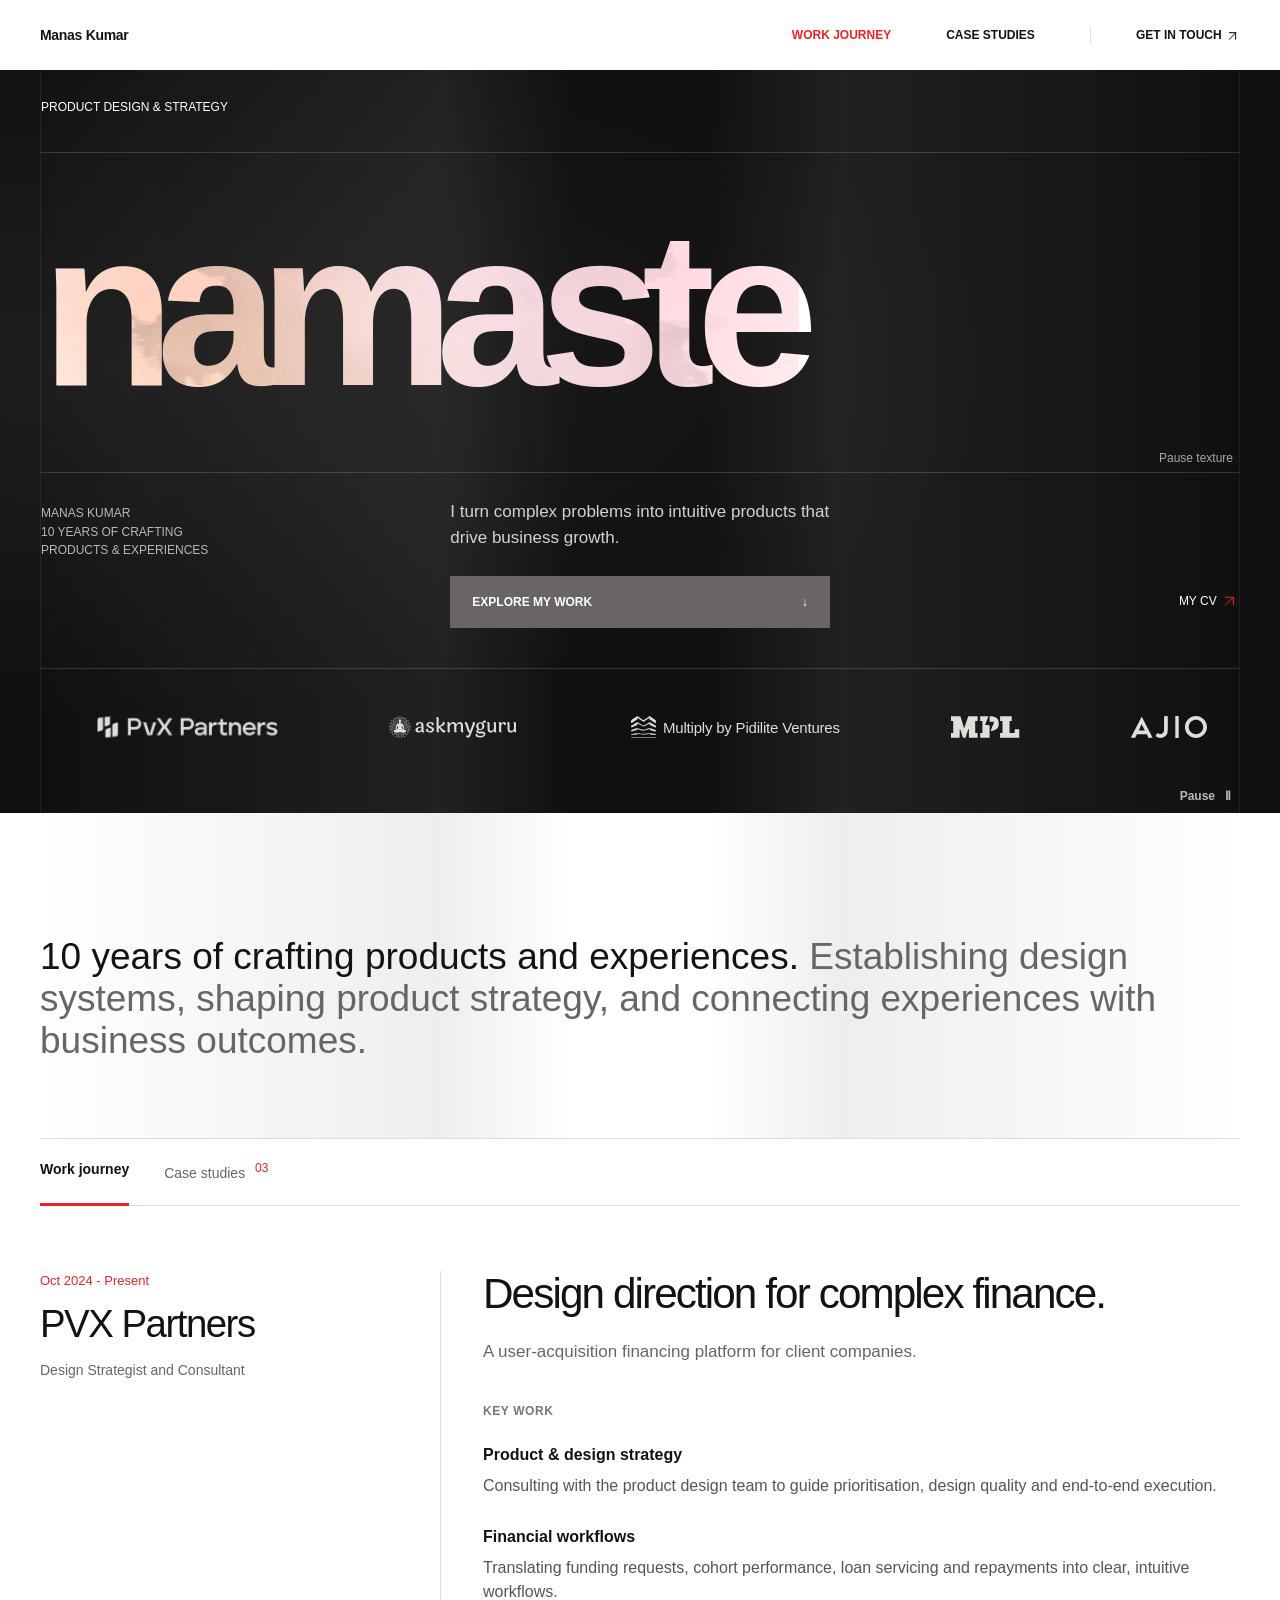
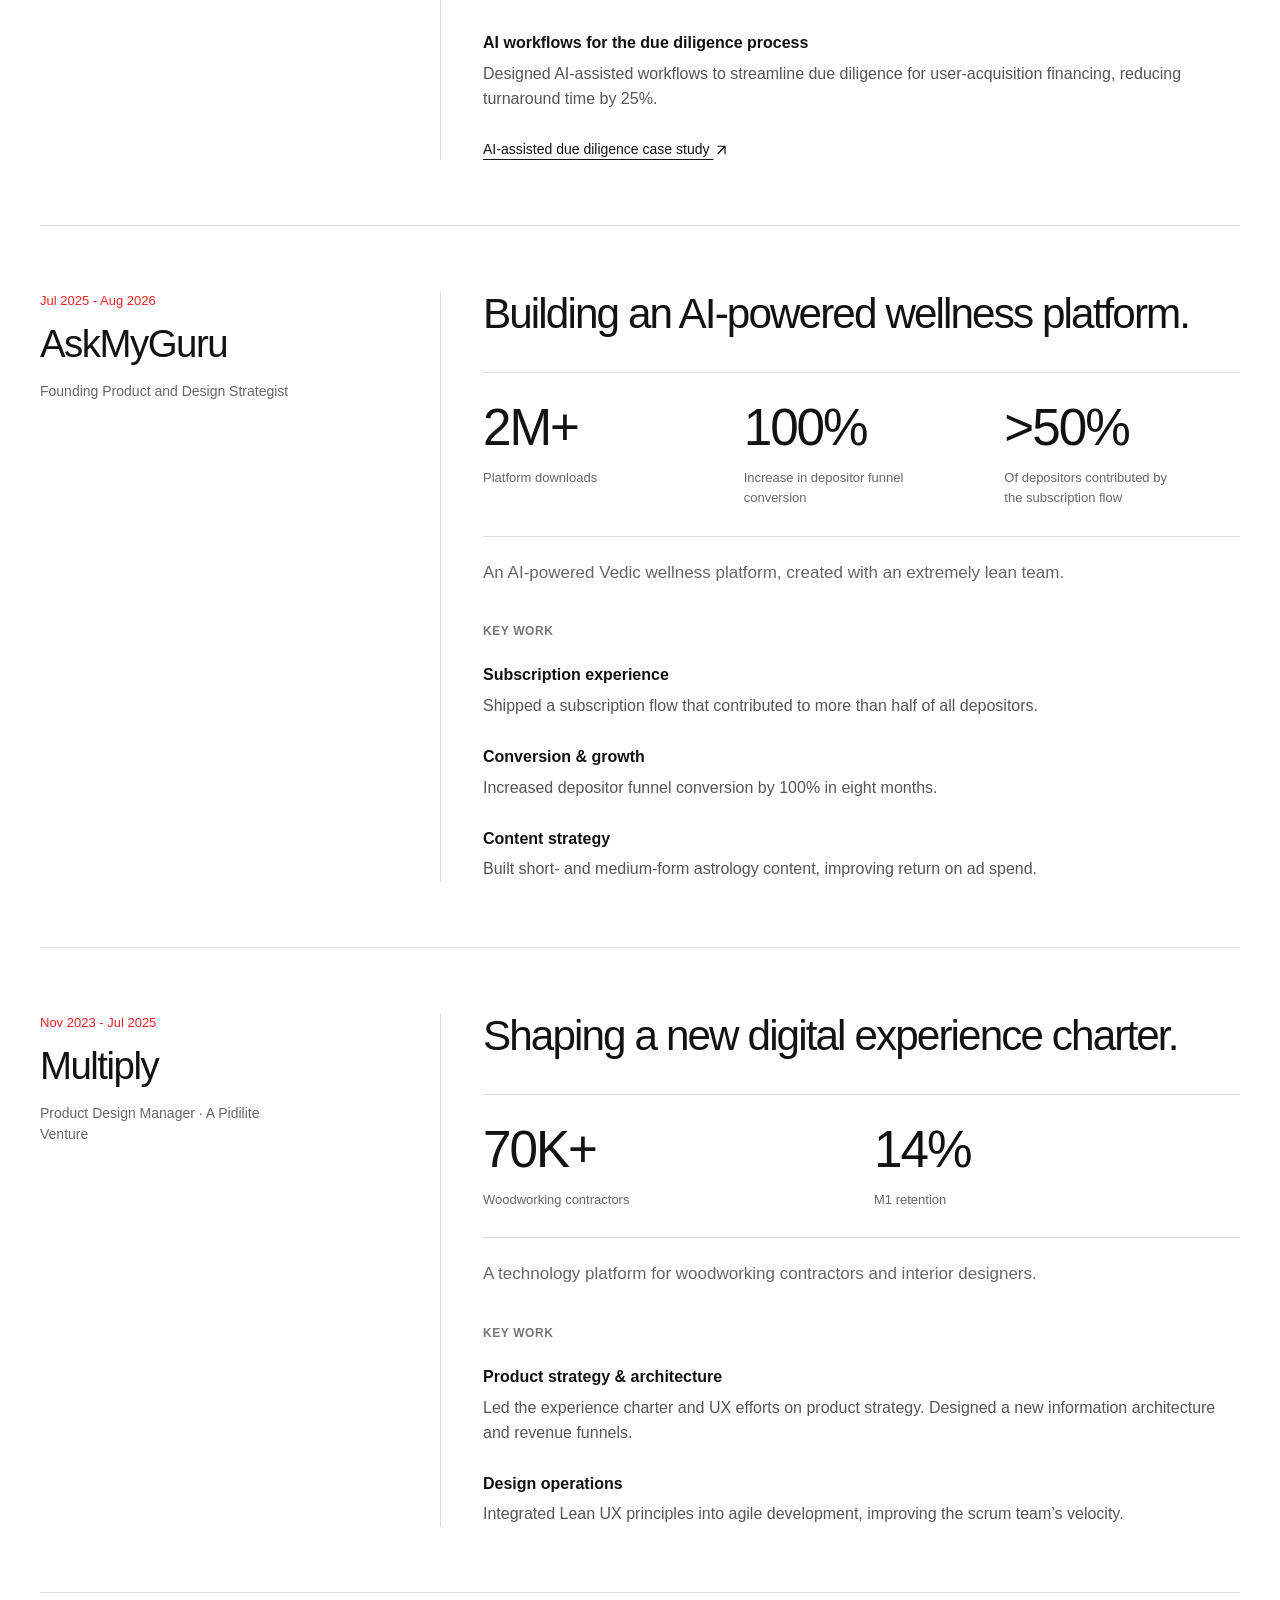
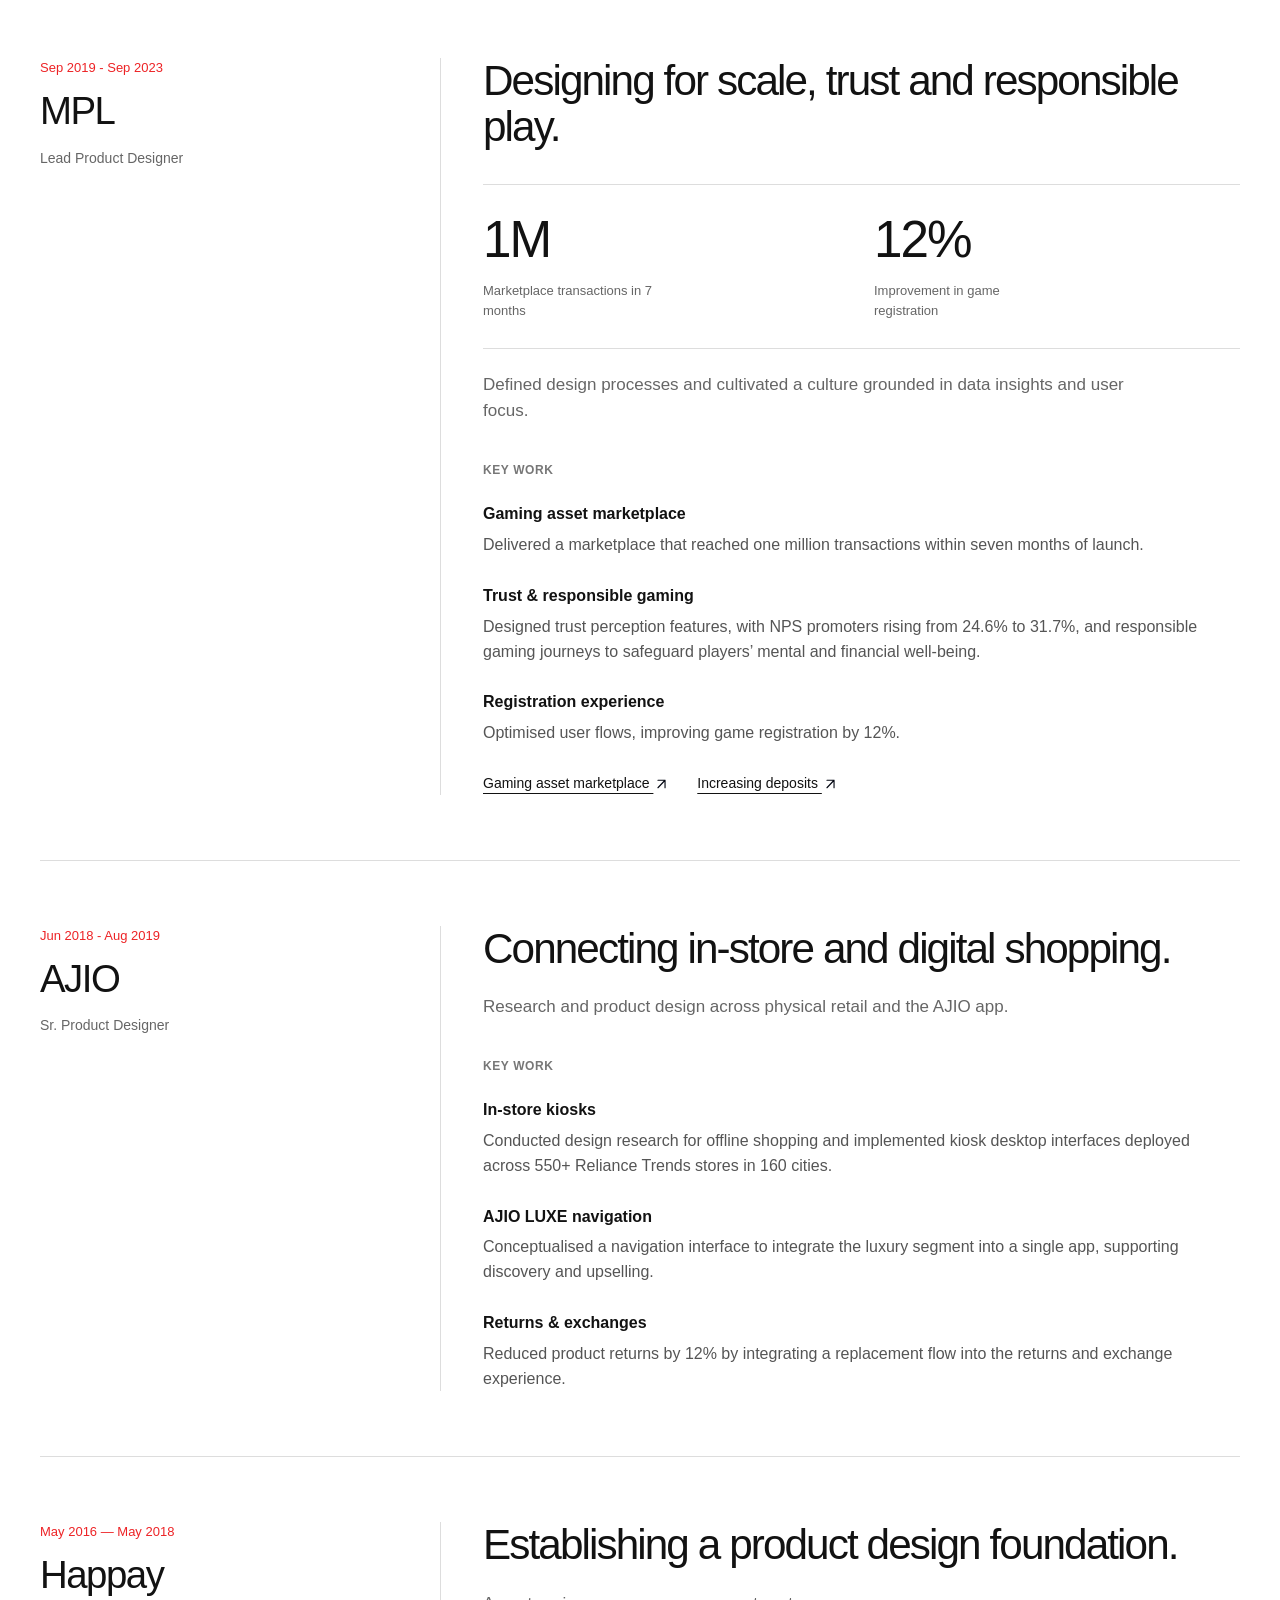
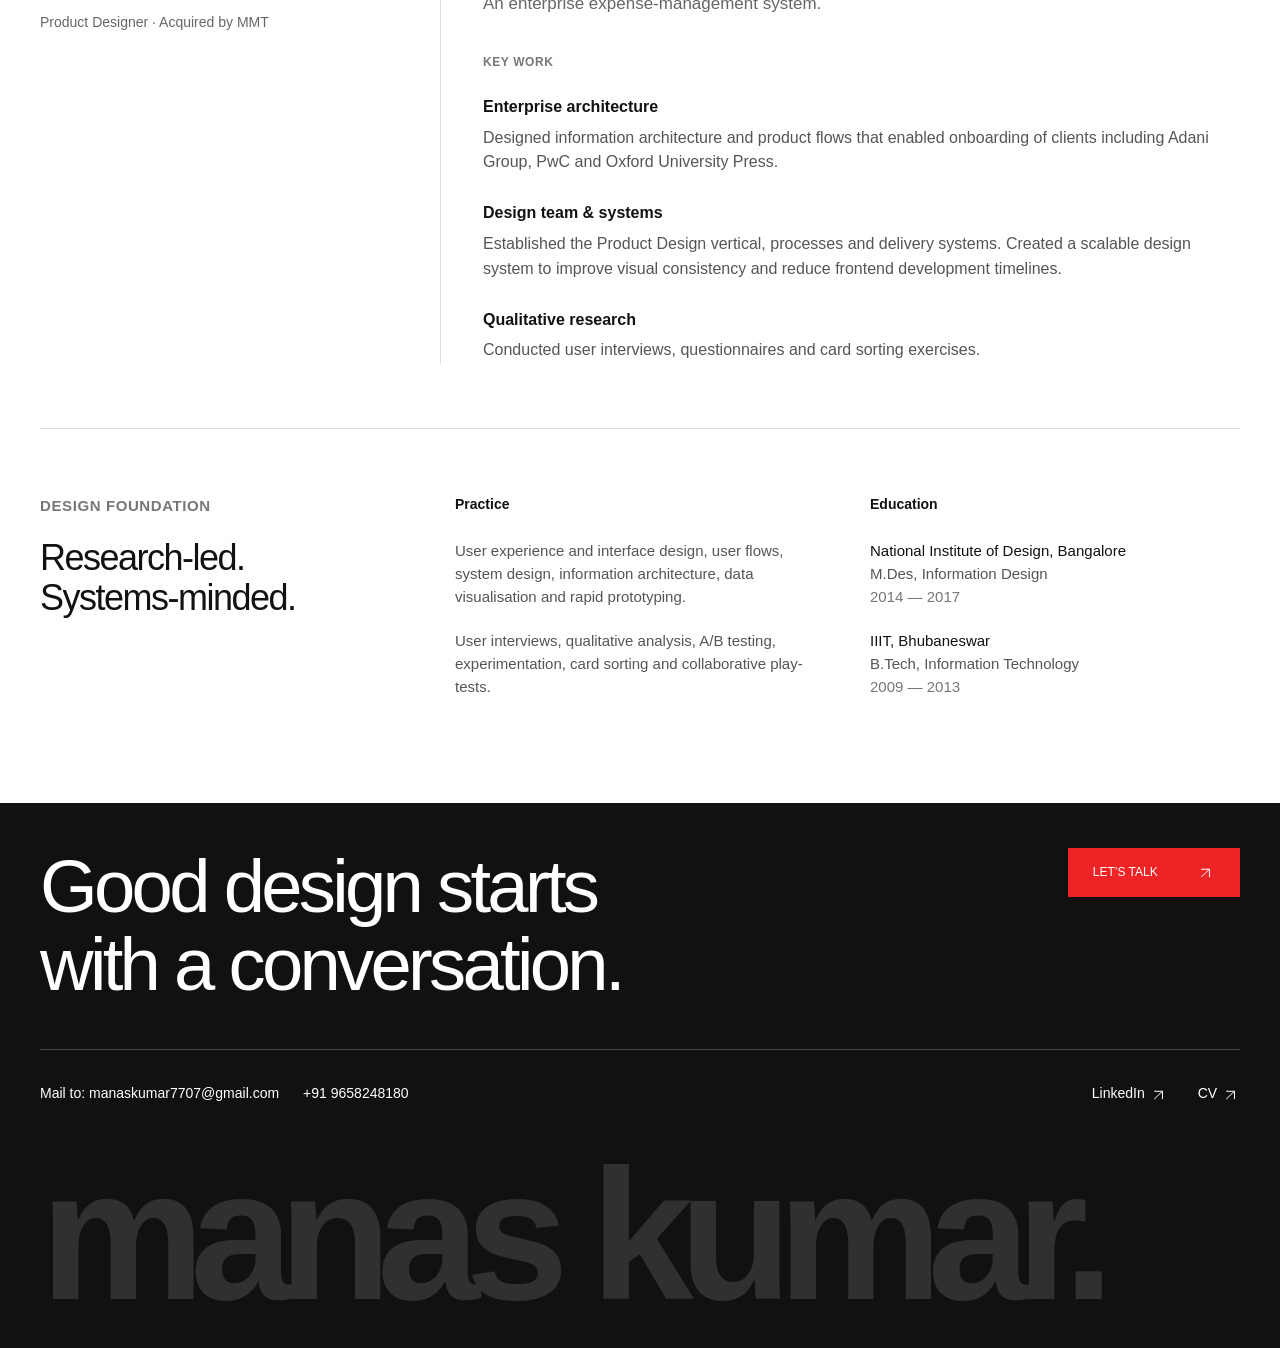
==== index.html @ f0a5d61c "Add approved rotating watercolor inside namaste" ====
<!DOCTYPE html>

<html lang="en"><head>
<meta charset="utf-8"/><meta content="width=device-width, initial-scale=1" name="viewport"/>
<title>Manas Kumar — Product &amp; Design</title>
<meta content="Manas Kumar. Ten years of crafting products and experiences. Selected work in design strategy, product design and leadership at PVX Partners, AskMyGuru, Pidilite and MPL." name="description"/>
<link href="data:image/svg+xml,%3Csvg xmlns='http://www.w3.org/2000/svg' viewBox='0 0 64 64'%3E%3Crect width='64' height='64' rx='12' fill='%23171918'/%3E%3Ctext x='32' y='43' text-anchor='middle' font-family='Arial' font-size='34' fill='%23ed2326'%3Em%3C/text%3E%3C/svg%3E" rel="icon" type="image/svg+xml"/>
<link href="style.css?v=20260928-mobile" rel="stylesheet"/>
<style>.footer-bottom .contact-details{display:flex;flex-wrap:wrap;gap:10px 24px;margin-top:0}.contact-details a{overflow-wrap:anywhere}@media(max-width:600px){.footer-bottom .contact-details{flex-direction:column;gap:10px}}</style><style>.name-stage h1{position:relative;display:inline-block;touch-action:pan-y}
.name-stage h1{--wash-size:clamp(1000px,175vw,1800px);--x:50%;--y:50%}
.wash{position:absolute;inset:0;pointer-events:none;user-select:none;color:transparent;-webkit-text-fill-color:transparent;background-image:url("./watercolor.png");background-repeat:no-repeat;background-clip:text;-webkit-background-clip:text}
.wash-idle{background-size:100% 160%;background-position:center;filter:grayscale(1);mix-blend-mode:multiply;opacity:.22}
.wash-color{background-size:var(--wash-size) auto;background-position:calc(var(--x) - var(--wash-size)/2) calc(var(--y) - var(--wash-size)*.4);opacity:0;mix-blend-mode:multiply;transition:opacity .55s ease;mask-image:radial-gradient(circle calc(var(--wash-size)*.5) at var(--x) var(--y),#000 35%,transparent 100%);-webkit-mask-image:radial-gradient(circle calc(var(--wash-size)*.5) at var(--x) var(--y),#000 35%,transparent 100%)}
.name-stage h1.hovering .wash-color{opacity:.95}
@media(prefers-reduced-motion:reduce){.wash-color{transition:none}}
@media(forced-colors:active){.wash{display:none}}
</style><style>.wash-rotating{background-image:url("./rotating-splash.svg");background-size:100% 160%;background-position:center;mix-blend-mode:multiply;opacity:.45}.rotation-paused .wash-rotating{background-image:url("./rotating-splash-still.svg")}@media(prefers-reduced-motion:reduce){.wash-rotating{background-image:url("./rotating-splash-still.svg")}}
.rotation-toggle{position:absolute;bottom:3px;right:0;border:0;background:transparent;color:#aaa;font:12px/1.5 Arial,sans-serif;padding:2px 6px;cursor:pointer}.rotation-toggle:hover{color:#fff}.rotation-toggle:focus-visible{outline:2px solid var(--accent);outline-offset:2px}@media(prefers-reduced-motion:reduce){.rotation-toggle{display:none}}
</style></head><body><a class="skip" href="#main">Skip to content</a><header class="wrap"><a class="wordmark" href="./index.html">Manas Kumar</a><nav aria-label="Main navigation"><a aria-current="page" href="./index.html#work">Work journey</a><a href="./case-studies.html">Case studies</a><a href="https://in.linkedin.com/in/manas-kumar-b710517a" rel="noopener" target="_blank">Get in touch <img alt="" aria-hidden="true" class="arrow-icon" src="./arrow-dark.svg"/></a></nav></header><main id="main"><section class="hero-stage"><div class="hero-grid wrap"><div class="hero-meta"><span>PRODUCT DESIGN &amp; STRATEGY</span></div><div class="name-stage"><h1>namaste<span aria-hidden="true" class="wash wash-rotating">namaste</span><span aria-hidden="true" class="wash wash-idle">namaste</span><span aria-hidden="true" class="wash wash-color">namaste</span></h1><button aria-label="Pause watercolor rotation" aria-pressed="false" class="rotation-toggle" type="button">Pause texture</button></div><div class="hero-bottom"><span class="hero-caption">MANAS KUMAR<br/>10 YEARS OF CRAFTING<br/>PRODUCTS &amp; EXPERIENCES</span><div class="hero-copy"><p>I turn complex problems into intuitive products that drive business growth.</p><a class="solid-link" href="#work">EXPLORE MY WORK <span aria-hidden="true">↓</span></a></div><a class="hero-cv" href="./Manas-Kumar-CV.pdf" rel="noopener" target="_blank">MY CV <img alt="" aria-hidden="true" class="arrow-icon" src="./arrow-red.svg?v=20260928-mobile"/></a></div><div aria-label="Companies I have worked with" class="company-strip logo-marquee"><div class="logo-window"><div class="logo-track"><div class="logo-group"><div class="brand-logo pvx"><div class="pvx-crop"><img alt="PVX Partners" src="./logo-pvx.svg"/></div></div><div class="brand-logo askmyguru"><img alt="AskMyGuru" src="./logo-askmyguru.svg"/></div><div class="brand-logo multiply"><img alt="Multiply" src="./logo-multiply.svg"/><span>Multiply by Pidilite Ventures</span></div><div class="brand-logo mpl"><img alt="MPL" src="./logo-mpl.svg"/></div><div class="brand-logo ajio"><img alt="AJIO" src="./logo-ajio.svg"/></div><div class="brand-logo happay"><img alt="Happay" src="./logo-happay.svg"/></div></div><div aria-hidden="true" class="logo-group"><div class="brand-logo pvx"><div class="pvx-crop"><img alt="" src="./logo-pvx.svg"/></div></div><div class="brand-logo askmyguru"><img alt="" src="./logo-askmyguru.svg"/></div><div class="brand-logo multiply"><img alt="" src="./logo-multiply.svg"/><span>Multiply by Pidilite Ventures</span></div><div class="brand-logo mpl"><img alt="" src="./logo-mpl.svg"/></div><div class="brand-logo ajio"><img alt="" src="./logo-ajio.svg"/></div><div class="brand-logo happay"><img alt="" src="./logo-happay.svg"/></div></div></div></div><button aria-label="Pause logo animation" aria-pressed="false" class="logo-pause" type="button">Pause <span aria-hidden="true">Ⅱ</span></button></div></div></section><section class="opening wrap"><h2 class="opening-copy"><span>10 years of crafting products and experiences.</span> Establishing design systems, shaping product strategy, and connecting experiences with business outcomes.</h2></section><nav aria-label="Portfolio sections" class="journey-nav wrap"><a aria-current="page" href="#work">Work journey</a><a href="./case-studies.html">Case studies <span>03</span></a></nav><section aria-label="Work journey" class="timeline wrap" id="work"><span id="experience"></span><article class="career-row" id="pvx"><aside class="career-meta"><p class="career-date">Oct 2024 - Present</p><h2>PVX Partners</h2><p class="career-role">Design Strategist and Consultant</p></aside><div class="career-content"><h3>Design direction for complex finance.</h3><p class="career-about">A user-acquisition financing platform for client companies.</p><p class="eyebrow work-label">KEY WORK</p><div class="work-items"><div><h4>Product &amp; design strategy</h4><p>Consulting with the product design team to guide prioritisation, design quality and end-to-end execution.</p></div><div><h4>Financial workflows</h4><p>Translating funding requests, cohort performance, loan servicing and repayments into clear, intuitive workflows.</p></div><div><h4>AI workflows for the due diligence process</h4><p>Designed AI-assisted workflows to streamline due diligence for user-acquisition financing, reducing turnaround time by 25%.</p></div></div><div class="career-links"><a href="https://www.figma.com/deck/tCbVBahCQZDaGWypi3lBlV" rel="noopener" target="_blank">AI-assisted due diligence case study <img alt="" aria-hidden="true" class="arrow-icon" src="./arrow-dark.svg"/></a></div></div></article><article class="career-row" id="askmyguru"><aside class="career-meta"><p class="career-date">Jul 2025 - Aug 2026</p><h2>AskMyGuru</h2><p class="career-role">Founding Product and Design Strategist</p></aside><div class="career-content"><h3>Building an AI-powered wellness platform.</h3><div class="career-metrics"><div><strong>2M+</strong><span>Platform downloads</span></div><div><strong>100%</strong><span>Increase in depositor funnel conversion</span></div><div><strong>&gt;50%</strong><span>Of depositors contributed by the subscription flow</span></div></div><p class="career-about">An AI-powered Vedic wellness platform, created with an extremely lean team.</p><p class="eyebrow work-label">KEY WORK</p><div class="work-items"><div><h4>Subscription experience</h4><p>Shipped a subscription flow that contributed to more than half of all depositors.</p></div><div><h4>Conversion &amp; growth</h4><p>Increased depositor funnel conversion by 100% in eight months.</p></div><div><h4>Content strategy</h4><p>Built short- and medium-form astrology content, improving return on ad spend.</p></div></div></div></article><article class="career-row" id="multiply"><aside class="career-meta"><p class="career-date">Nov 2023 - Jul 2025</p><h2>Multiply</h2><p class="career-role">Product Design Manager · A Pidilite Venture</p></aside><div class="career-content"><h3>Shaping a new digital experience charter.</h3><div class="career-metrics"><div><strong>70K+</strong><span>Woodworking contractors</span></div><div><strong>14%</strong><span>M1 retention</span></div></div><p class="career-about">A technology platform for woodworking contractors and interior designers.</p><p class="eyebrow work-label">KEY WORK</p><div class="work-items"><div><h4>Product strategy &amp; architecture</h4><p>Led the experience charter and UX efforts on product strategy. Designed a new information architecture and revenue funnels.</p></div><div><h4>Design operations</h4><p>Integrated Lean UX principles into agile development, improving the scrum team’s velocity.</p></div></div></div></article><article class="career-row" id="mpl"><aside class="career-meta"><p class="career-date">Sep 2019 - Sep 2023</p><h2>MPL</h2><p class="career-role">Lead Product Designer</p></aside><div class="career-content"><h3>Designing for scale, trust and responsible play.</h3><div class="career-metrics"><div><strong>1M</strong><span>Marketplace transactions in 7 months</span></div><div><strong>12%</strong><span>Improvement in game registration</span></div></div><p class="career-about">Defined design processes and cultivated a culture grounded in data insights and user focus.</p><p class="eyebrow work-label">KEY WORK</p><div class="work-items"><div><h4>Gaming asset marketplace</h4><p>Delivered a marketplace that reached one million transactions within seven months of launch.</p></div><div><h4>Trust &amp; responsible gaming</h4><p>Designed trust perception features, with NPS promoters rising from 24.6% to 31.7%, and responsible gaming journeys to safeguard players’ mental and financial well-being.</p></div><div><h4>Registration experience</h4><p>Optimised user flows, improving game registration by 12%.</p></div></div><div class="career-links"><a href="https://medium.com/@manaskumar/1b709e469501" rel="noopener" target="_blank">Gaming asset marketplace <img alt="" aria-hidden="true" class="arrow-icon" src="./arrow-dark.svg"/></a><a href="https://pitch.com/v/increasing-deposits-in-real-money-gaming-platform-4pfdnw" rel="noopener" target="_blank">Increasing deposits <img alt="" aria-hidden="true" class="arrow-icon" src="./arrow-dark.svg"/></a></div></div></article><article class="career-row" id="ajio"><aside class="career-meta"><p class="career-date">Jun 2018 - Aug 2019</p><h2>AJIO</h2><p class="career-role">Sr. Product Designer</p></aside><div class="career-content"><h3>Connecting in-store and digital shopping.</h3><p class="career-about">Research and product design across physical retail and the AJIO app.</p><p class="eyebrow work-label">KEY WORK</p><div class="work-items"><div><h4>In-store kiosks</h4><p>Conducted design research for offline shopping and implemented kiosk desktop interfaces deployed across 550+ Reliance Trends stores in 160 cities.</p></div><div><h4>AJIO LUXE navigation</h4><p>Conceptualised a navigation interface to integrate the luxury segment into a single app, supporting discovery and upselling.</p></div><div><h4>Returns &amp; exchanges</h4><p>Reduced product returns by 12% by integrating a replacement flow into the returns and exchange experience.</p></div></div></div></article><article class="career-row" id="happay"><aside class="career-meta"><p class="career-date">May 2016 — May 2018</p><h2>Happay</h2><p class="career-role">Product Designer · Acquired by MMT</p></aside><div class="career-content"><h3>Establishing a product design foundation.</h3><p class="career-about">An enterprise expense-management system.</p><p class="eyebrow work-label">KEY WORK</p><div class="work-items"><div><h4>Enterprise architecture</h4><p>Designed information architecture and product flows that enabled onboarding of clients including Adani Group, PwC and Oxford University Press.</p></div><div><h4>Design team &amp; systems</h4><p>Established the Product Design vertical, processes and delivery systems. Created a scalable design system to improve visual consistency and reduce frontend development timelines.</p></div><div><h4>Qualitative research</h4><p>Conducted user interviews, questionnaires and card sorting exercises.</p></div></div></div></article></section><section class="foundations wrap"><div><p class="eyebrow">DESIGN FOUNDATION</p><h2>Research-led.<br/>Systems-minded.</h2></div><div><h3>Practice</h3><p>User experience and interface design, user flows, system design, information architecture, data visualisation and rapid prototyping.</p><p>User interviews, qualitative analysis, A/B testing, experimentation, card sorting and collaborative play-tests.</p></div><div><h3>Education</h3><p><strong>National Institute of Design, Bangalore</strong><br/>M.Des, Information Design<br/><span class="muted">2014 — 2017</span></p><p><strong>IIIT, Bhubaneswar</strong><br/>B.Tech, Information Technology<br/><span class="muted">2009 — 2013</span></p></div></section></main><footer><div class="wrap"><div class="footer-heading"><a class="contact-title" href="https://in.linkedin.com/in/manas-kumar-b710517a" rel="noopener" target="_blank">Good design starts<br/>with a conversation.</a><a class="footer-cta" href="https://in.linkedin.com/in/manas-kumar-b710517a" rel="noopener" target="_blank">LET’S TALK <span aria-hidden="true"><img alt="" aria-hidden="true" class="arrow-icon" src="./arrow-white.svg"/></span></a></div><div class="footer-bottom"><div class="contact-details"><a href="mailto:manaskumar7707@gmail.com">Mail to: manaskumar7707@gmail.com</a><a href="tel:+919658248180">+91 9658248180</a></div><div><a href="https://in.linkedin.com/in/manas-kumar-b710517a" rel="noopener" target="_blank">LinkedIn <img alt="" aria-hidden="true" class="arrow-icon" src="./arrow-white.svg"/></a><a href="./Manas-Kumar-CV.pdf" rel="noopener" target="_blank">CV <img alt="" aria-hidden="true" class="arrow-icon" src="./arrow-white.svg"/></a></div></div><div aria-hidden="true" class="footer-wordmark">manas kumar.</div></div></footer><script defer="" src="./logos.js"></script><script defer="" src="./watercolor.js"></script><script>document.querySelector('.rotation-toggle').addEventListener('click',function(){const paused=document.body.classList.toggle('rotation-paused');this.setAttribute('aria-pressed',String(paused));this.setAttribute('aria-label',paused?'Resume watercolor rotation':'Pause watercolor rotation');this.textContent=paused?'Resume texture':'Pause texture';});</script></body></html>
---- style.css ----
:root{--ink:#121212;--muted:#666;--line:#ddd;--paper:#fff;--accent:#ed2326}*{box-sizing:border-box}html{scroll-behavior:smooth;scroll-padding-top:85px}body{margin:0;background:var(--paper);color:var(--ink);font-family:Arial,Helvetica,sans-serif;line-height:1.55;font-size:16px;-webkit-font-smoothing:antialiased}a{color:inherit;text-decoration:none}a:hover{text-decoration:underline;text-underline-offset:5px}a:focus-visible{outline:2px solid var(--accent);outline-offset:6px}.wrap{width:calc(100% - 80px);max-width:1600px;margin:auto}header{display:flex;align-items:center;justify-content:space-between;min-height:70px;gap:25px}.wordmark{font-size:36px;font-weight:800;letter-spacing:-3px;display:flex;align-items:center;line-height:1}.brand-dot{color:var(--accent)}.brand-name{font-size:14px;font-weight:600;letter-spacing:-.3px;margin-left:18px}header nav{display:flex;gap:55px;font-size:12px;font-weight:600;text-transform:uppercase}header nav a[aria-current]{color:var(--accent)}header nav a:last-child{border-left:1px solid var(--line);padding-left:45px}.hero-stage{background:#101010;color:#fff;position:relative;overflow:hidden}.hero-stage:before{content:'';position:absolute;inset:0;pointer-events:none;background:radial-gradient(ellipse at 7% 40%,#45454570,transparent 55%),repeating-radial-gradient(ellipse at -15% 45%,transparent 0 28px,#ffffff09 29px 30px,transparent 31px 53px);opacity:.6}.hero-grid{position:relative;background:linear-gradient(90deg,transparent calc(33.333% - 1px),#ffffff12 33.333%,transparent calc(33.333% + 1px),transparent calc(66.666% - 1px),#ffffff12 66.666%,transparent calc(66.666% + 1px));border-left:1px solid #ffffff12;border-right:1px solid #ffffff12}.hero-meta{display:flex;justify-content:space-between;font-size:12px;padding-top:28px}.disciplines{display:grid;grid-template-columns:repeat(3,1fr);padding-top:65px;padding-bottom:18px;font-size:12px;border-bottom:1px solid #ffffff25}.name-stage{position:relative;border-bottom:1px solid #ffffff25;padding:0 0 18px}.name-stage h1{font-size:clamp(100px,24.5vw,390px);letter-spacing:-.095em;font-weight:700;line-height:.96;margin:0 0 0 -.035em;white-space:nowrap}.name-dot{color:#fff}.signature{position:absolute;right:3%;bottom:3px;color:var(--accent);font-family:Georgia,'Times New Roman',serif;font-style:italic;font-size:clamp(24px,4.6vw,72px);letter-spacing:-.06em;margin:0;transform:rotate(-5deg);text-shadow:0 1px #101010}.hero-bottom{display:grid;grid-template-columns:1fr 1fr 1fr;gap:30px;padding:26px 0 40px}.hero-caption{font-size:12px;color:#b8b8b8;padding-top:5px}.hero-copy p{font-size:17px;color:#d2d2d2;margin:0 0 24px;max-width:430px}.solid-link{background:var(--accent);padding:17px 22px;display:flex;justify-content:space-between;font-size:12px;font-weight:700;color:#fff}.solid-link:hover{background:#c51d20;text-decoration:none}.hero-cv{align-self:end;justify-self:end;font-size:12px;padding-bottom:18px}.company-strip{display:flex;justify-content:space-between;gap:25px;flex-wrap:wrap;border-top:1px solid #ffffff25;padding:22px 0;color:#aaa;font-size:18px;font-weight:600;letter-spacing:-.6px}.opening{padding:83px 0 76px;background:linear-gradient(90deg,transparent calc(33.333% - 1px),#eee 33.333%,transparent calc(33.333% + 1px),transparent calc(66.666% - 1px),#eee 66.666%,transparent calc(66.666% + 1px))}.section-code,.eyebrow{font-size:12px;font-weight:600;letter-spacing:.6px}.opening .section-code{margin:0 0 40px 33.333%}.section-code:before{content:'▰';color:var(--accent);margin-right:12px}.opening h2{font-size:clamp(35px,5.2vw,77px);font-weight:500;line-height:1.08;letter-spacing:-.055em;margin:0 0 36px}.opening-copy{max-width:460px;margin:0 0 0 33.333%;font-size:17px;color:#555}.journey-nav{display:flex;gap:35px;border-top:1px solid var(--line);border-bottom:1px solid var(--line);position:sticky;top:0;z-index:4;background:#fff;font-size:14px}.journey-nav a{padding:20px 0;color:var(--muted);position:relative}.journey-nav a[aria-current]{color:var(--ink);font-weight:600}.journey-nav a[aria-current]:after{content:'';position:absolute;bottom:-1px;left:0;right:0;height:3px;background:var(--accent)}.journey-nav span{font-size:12px;color:var(--accent);vertical-align:super;margin-left:6px}.career-row{display:grid;grid-template-columns:1fr 2fr;gap:0;padding:65px 0;border-bottom:1px solid var(--line);scroll-margin-top:85px}.career-meta{position:sticky;top:95px;align-self:start;padding-right:38px}.career-number{display:block;font-size:13px;color:var(--accent);margin-bottom:30px}.career-date{font-size:13px;color:var(--muted);margin:0 0 12px}.career-meta h2{font-size:clamp(25px,3vw,45px);line-height:1.1;letter-spacing:-1.5px;font-weight:500;margin:0 0 15px}.career-role{font-size:14px;color:var(--muted);max-width:260px;margin:0}.career-content{border-left:1px solid var(--line);padding-left:42px}.career-content h3{font-size:clamp(28px,3.3vw,49px);line-height:1.08;letter-spacing:-.045em;font-weight:500;max-width:750px;margin:0 0 23px}.career-about{font-size:17px;max-width:650px;color:#666;margin:0 0 36px}.work-label{font-size:12px;color:#777;margin:0 0 23px}.work-items{display:grid;gap:26px;max-width:760px}.work-items h4{font-size:16px;margin:0 0 6px;font-weight:600}.work-items p{font-size:16px;color:#555;margin:0}.career-metrics{display:flex;gap:25px;border-top:1px solid var(--line);border-bottom:1px solid var(--line);padding:27px 0;margin-top:35px}.career-metrics>div{flex:1}.career-metrics strong{display:block;font-size:clamp(32px,4vw,58px);font-weight:500;line-height:1.1;letter-spacing:-2px;margin-bottom:12px}.career-metrics span{display:block;font-size:13px;color:#666;max-width:170px}.career-links{display:flex;flex-wrap:wrap;gap:16px 27px;margin-top:27px}.career-links a{font-size:14px;text-decoration:underline;text-underline-offset:5px}.career-links a:hover{color:var(--accent)}.foundations{display:grid;grid-template-columns:repeat(3,1fr);gap:45px;padding:65px 0 85px}.foundations .eyebrow{margin-top:0;color:#777}.foundations h2{font-size:36px;font-weight:500;line-height:1.12;letter-spacing:-1.5px;margin:20px 0}.foundations h3{font-size:14px;margin:0 0 23px}.foundations p{font-size:15px;color:#555;margin:0 0 20px}.foundations strong{font-weight:500;color:var(--ink)}.muted{color:#777}footer{background:#111;color:#fff;padding:45px 0 0;overflow:hidden}.footer-intro{display:flex;justify-content:space-between;align-items:center;margin-bottom:45px}.footer-intro a{font-size:12px;background:var(--accent);padding:15px 25px}.footer-intro a span{margin-left:35px}.footer-intro .section-code{margin:0}.contact-title{font-size:clamp(35px,5.8vw,85px);letter-spacing:-.05em;line-height:1.05;display:inline-block}.footer-bottom{display:flex;justify-content:space-between;gap:25px;padding:33px 0;margin-top:45px;border-top:1px solid #444;font-size:14px}.footer-bottom>div{display:flex;gap:30px}.footer-wordmark{font-size:clamp(50px,14.5vw,230px);letter-spacing:-.08em;line-height:1.05;white-space:nowrap;font-weight:700;color:#303030;padding-bottom:15px}.case-hero{padding:82px 0 55px}.case-hero .section-code{margin:0 0 40px}.case-hero h1{font-size:clamp(50px,10vw,150px);font-weight:500;letter-spacing:-.07em;line-height:1.03;margin:0 0 30px}.case-hero h1 span{color:var(--accent)}.case-hero>p:last-child{font-size:18px;max-width:500px;color:#666}.case-grid{display:grid;grid-template-columns:1fr 1fr;gap:25px;padding:40px 0 100px}.case-card{display:flex;flex-direction:column;background:#111;color:#fff;padding:35px;min-height:450px;border:1px solid #222;transition:background .2s}.case-card:nth-child(2){background:#ededed;color:#111;border-color:#ddd}.case-card:hover{background:#242424;text-decoration:none}.case-card:nth-child(2):hover{background:#e1e1e1}.case-top{display:flex;justify-content:space-between;gap:20px;font-size:12px}.case-top span:first-child{color:var(--accent)}.case-card h2{font-size:clamp(33px,4.3vw,65px);line-height:1.03;letter-spacing:-.05em;font-weight:500;margin:45px 0 25px}.case-card>p{font-size:16px;margin:0 0 25px}.case-outcome{display:flex;align-items:center;gap:25px;margin-bottom:30px}.case-outcome strong{font-size:45px;font-weight:500;letter-spacing:-2px}.case-outcome span{font-size:14px;max-width:190px}.case-action{display:flex;justify-content:space-between;margin-top:auto;border-top:1px solid #777;padding-top:18px;font-size:14px}.skip{position:absolute;top:-100px;left:20px;background:#fff;z-index:10;padding:12px}.skip:focus{top:10px}@media(max-width:900px){.wrap{width:calc(100% - 48px)}header nav{gap:25px}header nav a:last-child{padding-left:20px}.brand-name{display:none}.disciplines{padding-top:45px}.hero-bottom{grid-template-columns:1fr 2fr;gap:25px}.hero-cv{grid-column:2;justify-self:start;padding:0}.hero-copy p{font-size:16px}.career-content{padding-left:28px}.career-metrics{gap:15px}.career-meta{padding-right:25px}.foundations{gap:25px}.company-strip{font-size:15px}.case-card{padding:27px}}@media(max-width:600px){.wrap{width:calc(100% - 36px)}header{min-height:65px;gap:15px}.wordmark{font-size:30px}header nav{gap:17px;font-size:10px}header nav a:last-child{display:none}.hero-meta{font-size:10px;padding-top:22px;gap:30px}.hero-meta span:last-child{text-align:right}.disciplines{font-size:9px;padding-top:42px;gap:14px;padding-bottom:14px}.name-stage{padding:8px 0 26px}.name-stage h1{font-size:25vw;letter-spacing:-.085em;line-height:1.1}.signature{font-size:29px;bottom:2px;right:3%}.hero-bottom{display:block;padding:25px 0 30px}.hero-caption{display:block;font-size:10px;margin-bottom:22px}.hero-caption br{display:none}.hero-caption{max-width:220px}.hero-copy p{font-size:16px;max-width:350px}.solid-link{padding:16px 18px}.hero-cv{display:inline-block;margin-top:20px;font-size:12px}.company-strip{display:grid;grid-template-columns:repeat(3,1fr);font-size:13px;gap:18px;padding:20px 0}.opening{padding:48px 0 43px}.opening .section-code{margin:0 0 30px;font-size:11px}.opening h2{font-size:39px}.opening-copy{margin:0;font-size:16px;max-width:350px}.journey-nav{gap:30px}.journey-nav a{padding:17px 0}.career-row{display:block;padding:35px 0}.career-meta{position:static;padding:0;margin-bottom:29px}.career-number{margin-bottom:20px}.career-date{font-size:12px}.career-meta h2{font-size:34px}.career-role{max-width:320px;font-size:14px}.career-content{border:0;padding:0}.career-content h3{font-size:29px;max-width:340px}.career-about{font-size:16px;margin-bottom:25px}.career-metrics{flex-wrap:wrap;gap:25px}.career-metrics>div{min-width:100px}.career-metrics strong{font-size:38px}.career-metrics span{font-size:13px}.foundations{grid-template-columns:1fr;padding:40px 0;gap:25px}.foundations h2{font-size:33px}.footer-intro{gap:20px;margin-bottom:30px}.footer-intro .section-code{font-size:10px}.footer-intro a{font-size:10px;padding:12px}.footer-intro a span{margin-left:12px}.contact-title{font-size:39px}.footer-bottom{display:block;font-size:13px;margin-top:30px;padding:25px 0}.footer-bottom>div{margin-top:20px}.footer-wordmark{font-size:14vw;padding:10px 0 20px}.case-hero{padding:50px 0 35px}.case-hero .section-code{font-size:11px;margin-bottom:30px}.case-hero h1{font-size:17vw}.case-hero>p:last-child{font-size:16px}.case-grid{grid-template-columns:1fr;padding:28px 0 55px}.case-card{min-height:410px;padding:27px}.case-card h2{font-size:42px}.case-top{font-size:11px}}@media(prefers-reduced-motion:reduce){html{scroll-behavior:auto}.case-card{transition:none}}
/* Monochrome vector logo marquee */
.company-strip.logo-marquee{display:block;position:relative;padding:0 0 28px;overflow:hidden}.logo-window{overflow:hidden;mask-image:linear-gradient(90deg,transparent,#000 5%,#000 95%,transparent)}.logo-track{display:flex;width:max-content;animation:logo-scroll 32s linear infinite;will-change:transform}.logo-group{display:flex;align-items:center;justify-content:space-around;flex:0 0 auto;width:max(1200px,calc(100vw - 80px));height:116px;gap:30px;padding:0 30px}.logo-item{width:160px;flex:0 0 160px;display:flex;justify-content:center;align-items:center;height:70px}.logo-item img{display:block;object-fit:contain;width:100%;height:54px}.logo-item img[alt="Multiply"],.logo-item:nth-child(3) img{height:54px;width:62px}.logo-item img[alt="Happay"],.logo-item:nth-child(6) img{height:62px;width:100px}.logo-pause{position:absolute;right:0;bottom:5px;display:flex;gap:10px;align-items:center;background:transparent;color:#bbb;border:0;font:inherit;font-size:12px;cursor:pointer;padding:3px 8px;letter-spacing:0}.logo-pause:hover{color:#fff}.logo-pause:focus-visible{outline:2px solid var(--accent);outline-offset:1px}.logo-marquee.paused .logo-track,.logo-marquee:hover .logo-track{animation-play-state:paused}@keyframes logo-scroll{to{transform:translateX(-50%)}}@media(max-width:600px){.logo-group{width:1050px;height:105px;gap:25px;padding:0 25px}.logo-item{width:150px;flex-basis:150px}.logo-item img{height:44px}.logo-item:nth-child(6) img{height:55px}.logo-item:nth-child(3) img{height:48px}}@media(prefers-reduced-motion:reduce){.logo-track{animation:none;width:100%;transform:none;will-change:auto}.logo-group{width:100%;height:auto;min-width:0;padding:25px 0;display:flex;flex-wrap:wrap;gap:25px}.logo-group[aria-hidden="true"]{display:none}.logo-pause{display:none}.company-strip.logo-marquee{padding-bottom:0}.logo-window{mask-image:none}.logo-item{flex:0 1 140px}}
/* Size the artwork by height, preserving each mark's native proportions. */
.logo-group{width:max-content;min-width:calc(100vw - 80px);gap:76px;padding:0 38px;justify-content:space-around}.logo-item{width:auto;min-width:76px;flex:0 0 auto;height:76px}.logo-item img,.logo-item img[alt="Multiply"],.logo-item:nth-child(3) img,.logo-item img[alt="Happay"],.logo-item:nth-child(6) img{height:44px;width:auto;max-width:none;object-fit:contain}@media(max-width:600px){.logo-group{width:max-content;min-width:calc(100vw - 36px);gap:48px;padding:0 24px}.logo-item{width:auto;flex-basis:auto;min-width:60px}.logo-item img,.logo-item:nth-child(3) img,.logo-item:nth-child(6) img{height:36px;width:auto}}@media(prefers-reduced-motion:reduce){.logo-group{width:100%;min-width:0;gap:32px;padding:25px 0;justify-content:center}.logo-item{flex:0 0 auto;max-width:100%}.logo-item img{max-width:100%;object-fit:contain}}
.logo-marquee{--logo-height:44px}.logo-item img,.logo-item img[alt="Multiply"],.logo-item:nth-child(3) img,.logo-item img[alt="Happay"],.logo-item:nth-child(6) img{height:var(--logo-height)}@media(max-width:600px){.logo-marquee{--logo-height:36px}}

/* Simplified greeting and descriptive Multiply lockup. */
.hero-meta{padding-bottom:35px;border-bottom:1px solid #ffffff25}.name-stage{padding:18px 0 25px}.name-stage h1{font-size:clamp(76px,20vw,320px);letter-spacing:-.075em;line-height:1.08;margin:0;white-space:nowrap}.multiply-lockup{gap:14px}.multiply-lockup>span{font-size:18px;font-weight:500;letter-spacing:-.4px;white-space:nowrap;color:#dededb}.multiply-lockup img{flex-shrink:0}@media(max-width:600px){.hero-meta{padding-bottom:25px}.name-stage{padding:20px 0}.name-stage h1{font-size:19.6vw;letter-spacing:-.07em}.multiply-lockup>span{font-size:16px}.multiply-lockup{gap:12px}}

/* Figma home revision: Arial typography, impact-first career sections. */
.wordmark{font-weight:700;align-items:baseline}.brand-name,header nav,.work-items h4,.work-label{font-weight:700}
.hero-stage:before{background:radial-gradient(ellipse at 7% 40%,#45454570,transparent 55%)}
.hero-grid{background:linear-gradient(90deg,#ffffff00 0%,#ffffff12 33.333%,#ffffff00 44.444%,transparent 55.555%,#ffffff12 66.666%,#ffffff00 100%)}
.name-stage h1{font-size:clamp(76px,17.19vw,275px);line-height:1.25673;letter-spacing:-.087273em}
.hero-copy .solid-link{background:#696566}.hero-copy .solid-link:hover{background:#807b7d}
.opening{padding-top:123px;background:linear-gradient(90deg,#eee0 0%,#eee 33.333%,#eee0 44.444%,transparent 55.555%,#eee 66.666%,#eee0 100%)}
.opening .opening-copy{font-size:37px;line-height:normal;letter-spacing:normal;font-weight:400;max-width:1136px;color:#666;margin:0}.opening-copy span{color:#131313}
.career-date{color:var(--accent)}.career-meta h2,.career-content h3,.career-metrics strong,.foundations h2{font-weight:400}
.career-content h3:has(+.career-metrics){margin-bottom:0}.career-metrics{margin-bottom:23px}
.footer-heading{display:flex;justify-content:space-between;gap:40px;align-items:flex-start}.footer-cta{flex-shrink:0;font-size:12px;background:var(--accent);padding:15px 25px}.footer-cta span{margin-left:35px}
.logo-window{mask-image:none}.logo-group{width:1840px;min-width:1840px;gap:0;padding:0 55.8px;justify-content:space-between}.multiply-lockup>span{font-size:21px;line-height:29.9px;font-weight:400}
@media(max-width:900px){.opening{padding-top:75px}.opening .opening-copy{font-size:32px}.footer-heading{gap:25px}}
@media(max-width:600px){.name-stage h1{font-size:19.6vw}.opening{padding-top:48px}.opening .opening-copy{font-size:26px}.footer-heading{flex-direction:column;gap:25px}.footer-cta{font-size:12px}.logo-group{width:1450px;min-width:1450px;padding:0 24px}.multiply-lockup>span{font-size:17px;line-height:24px}.hero-caption br{display:inline}.hero-caption{max-width:none}.hero-meta span:last-child{text-align:left}}
@media(prefers-reduced-motion:reduce){.logo-group{width:100%;min-width:0;gap:32px;padding:25px 0;justify-content:center}}

/* Logos reduced by 60%, with native aspect ratios retained. */
.logo-marquee{--logo-height:17.6px}
@media(max-width:600px){.logo-marquee{--logo-height:14.4px}}

/* September Figma refinements: original logo artwork and explicit arrow assets. */
header .wordmark{font-size:14px;font-weight:700;letter-spacing:-.3px;white-space:nowrap}
.arrow-icon{display:inline-block;width:auto;height:18px;vertical-align:middle;flex-shrink:0}
header nav .arrow-icon{height:16px}
.case-action>.arrow-icon{margin-left:auto}.footer-cta .arrow-icon{margin-left:0}
.logo-group{width:1530px;min-width:1530px;height:116px;gap:111px;padding:20px 56px;justify-content:flex-start}
.brand-logo{display:flex;flex:0 0 auto;align-items:center;justify-content:center;min-width:38px;height:40px}
.brand-logo img{display:block;max-width:none;filter:none}
.pvx-crop{position:relative;width:181px;height:22px;overflow:hidden}
.pvx-crop img{display:block}
.brand-logo.multiply{gap:7px}.brand-logo.multiply span{font-size:15px;font-weight:500;letter-spacing:-.2px;line-height:1;white-space:nowrap;color:#dededb}
.case-hero{padding-top:122px}
@media(max-width:600px){.logo-group{width:1530px;min-width:1530px;padding:20px 56px}.case-hero{padding-top:70px}}
@media(prefers-reduced-motion:reduce){.logo-group{width:100%;min-width:0;height:auto;gap:32px;padding:25px 0;justify-content:center;flex-wrap:wrap}}

/* Mobile composition from Figma 15:1171. */
@media(max-width:600px){
 .hero-caption{display:none}
 .hero-copy{padding-top:22px}
 .hero-stage{padding-bottom:76px}
 .hero-cv{color:rgba(255,255,255,.6)}
 .name-stage h1{letter-spacing:-.087273em}
}
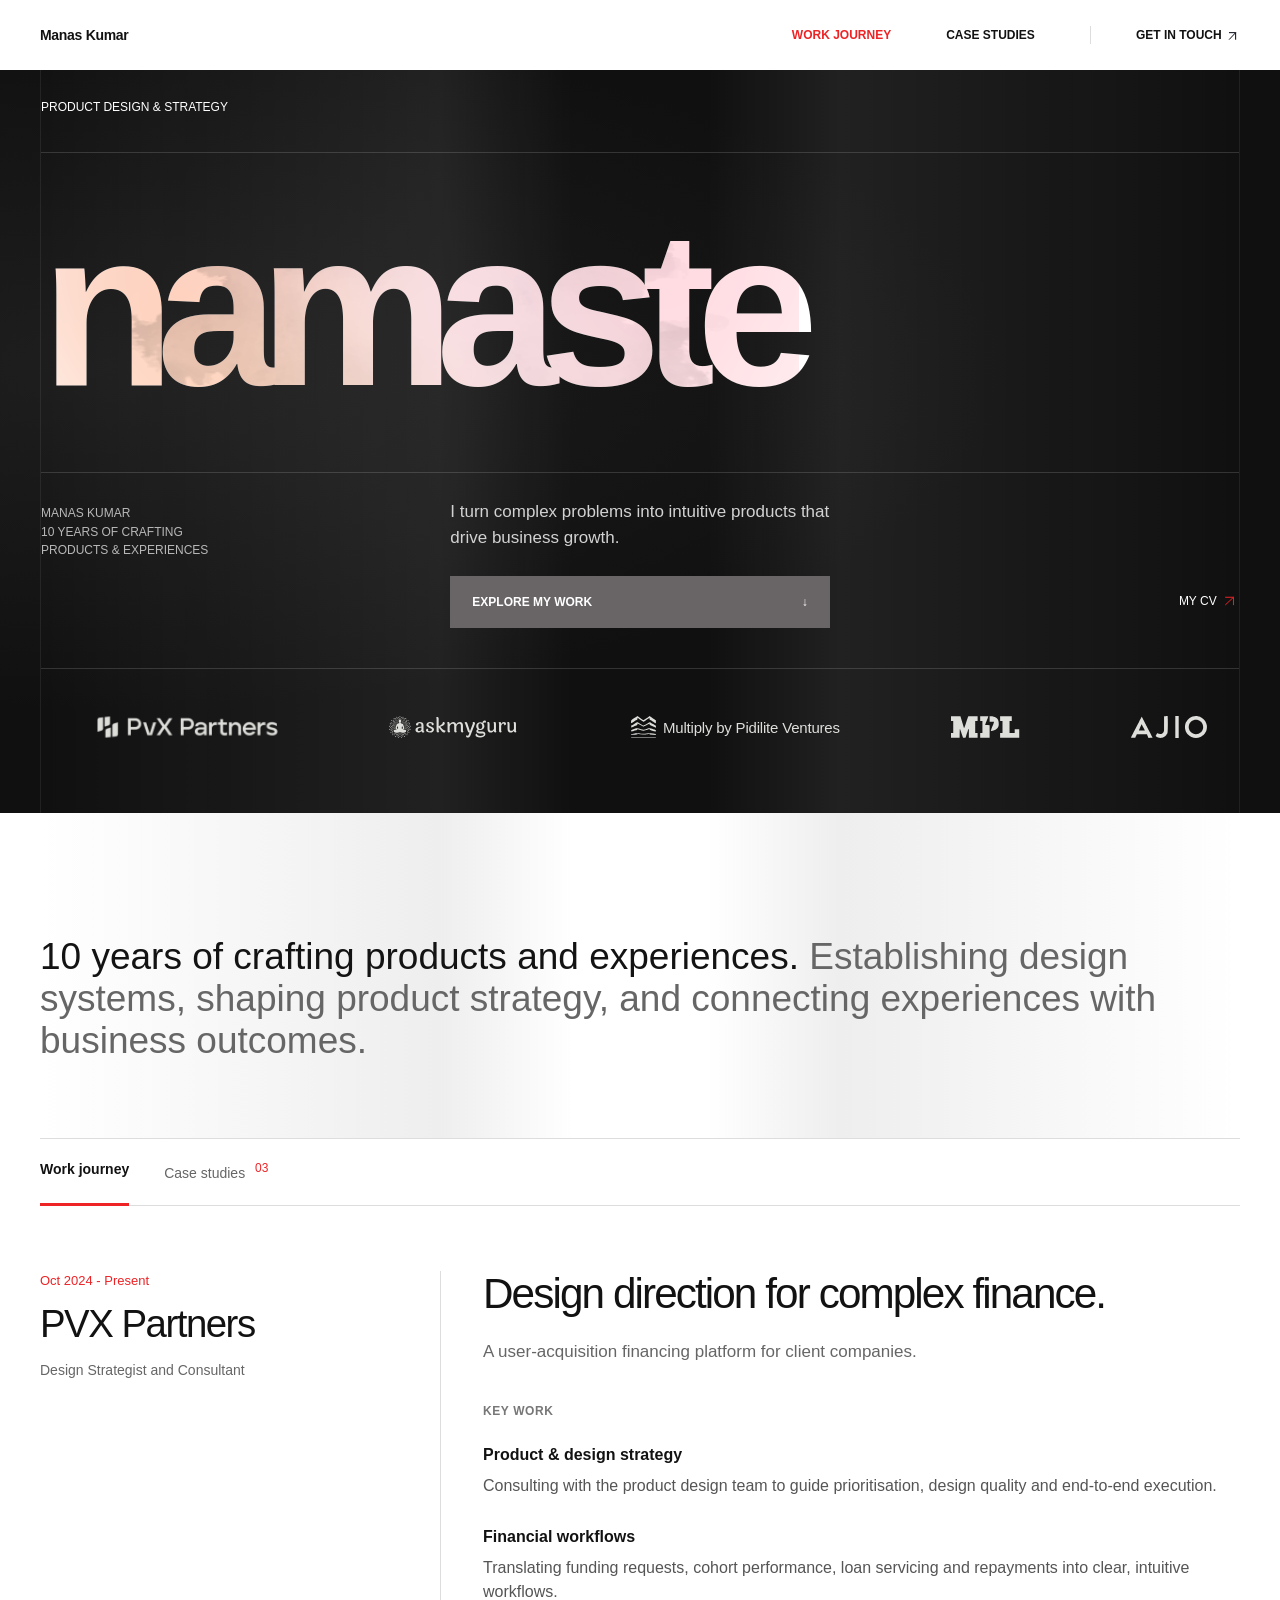
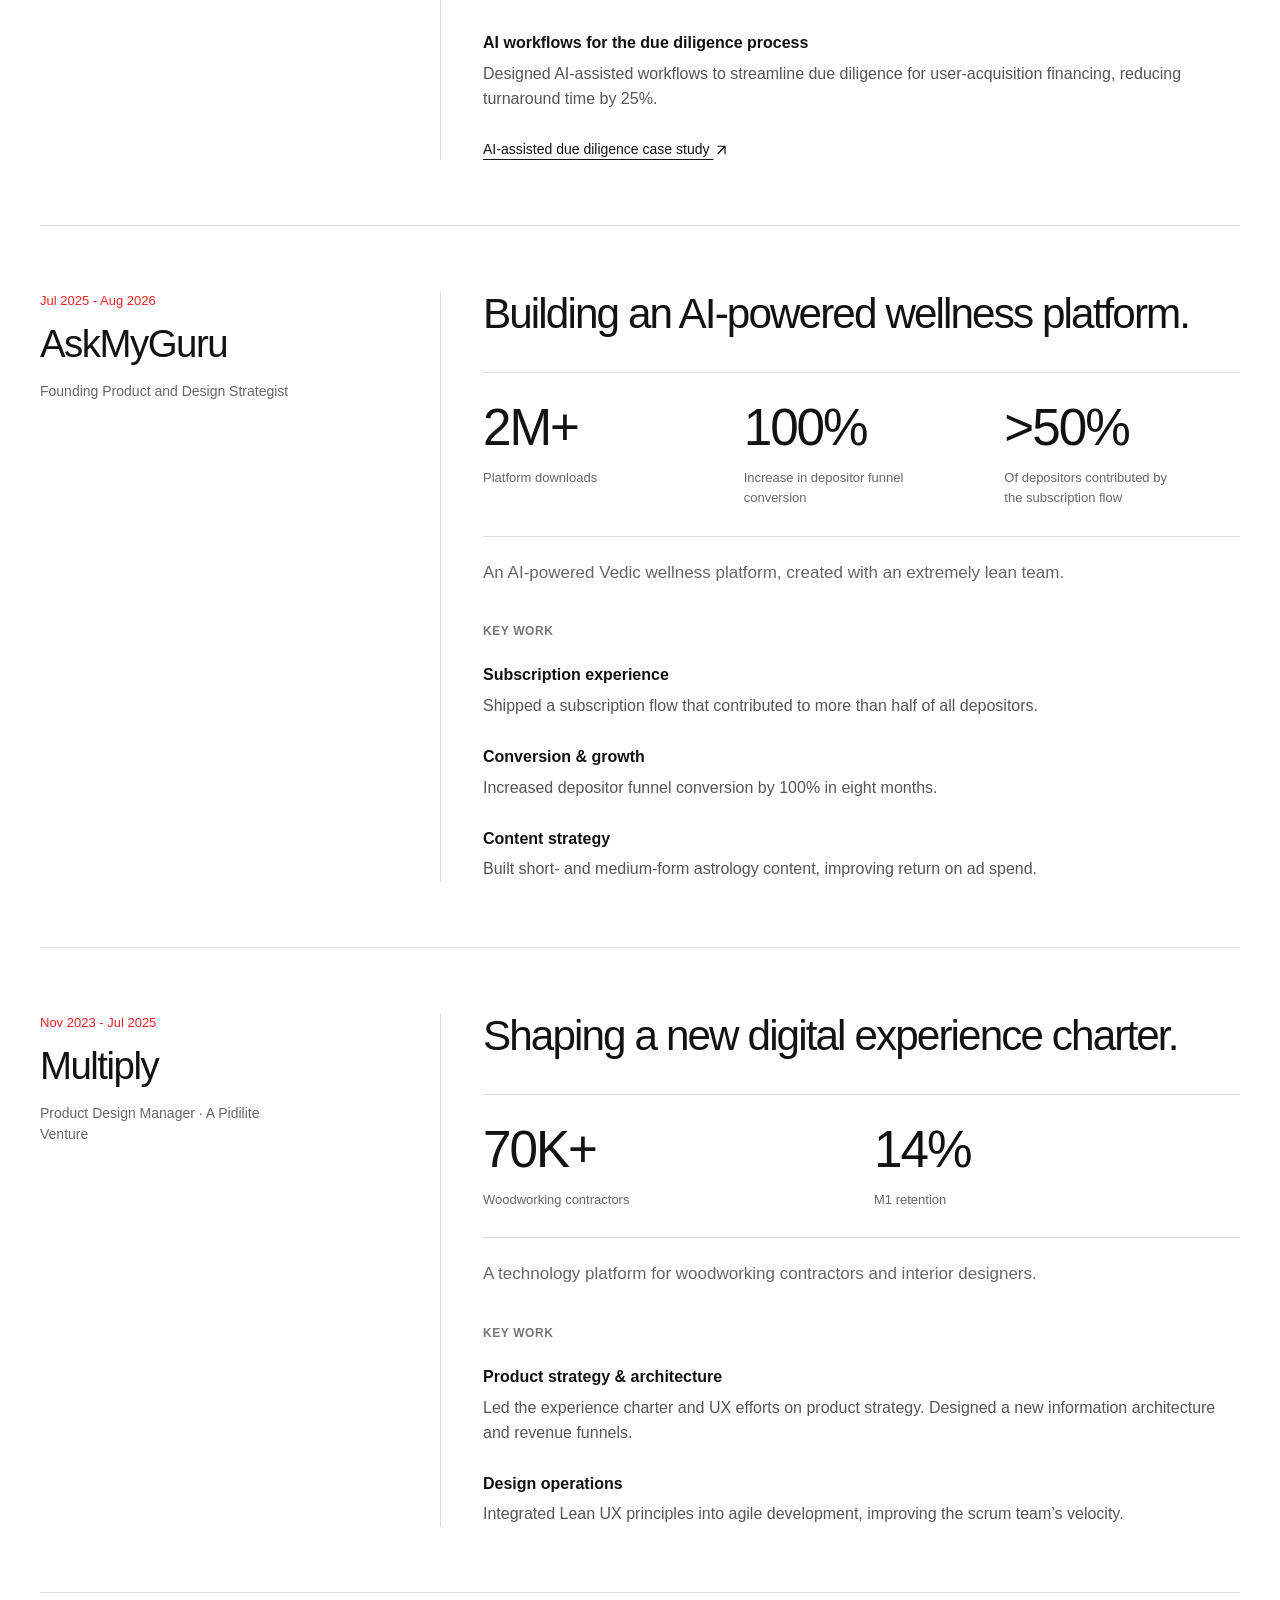
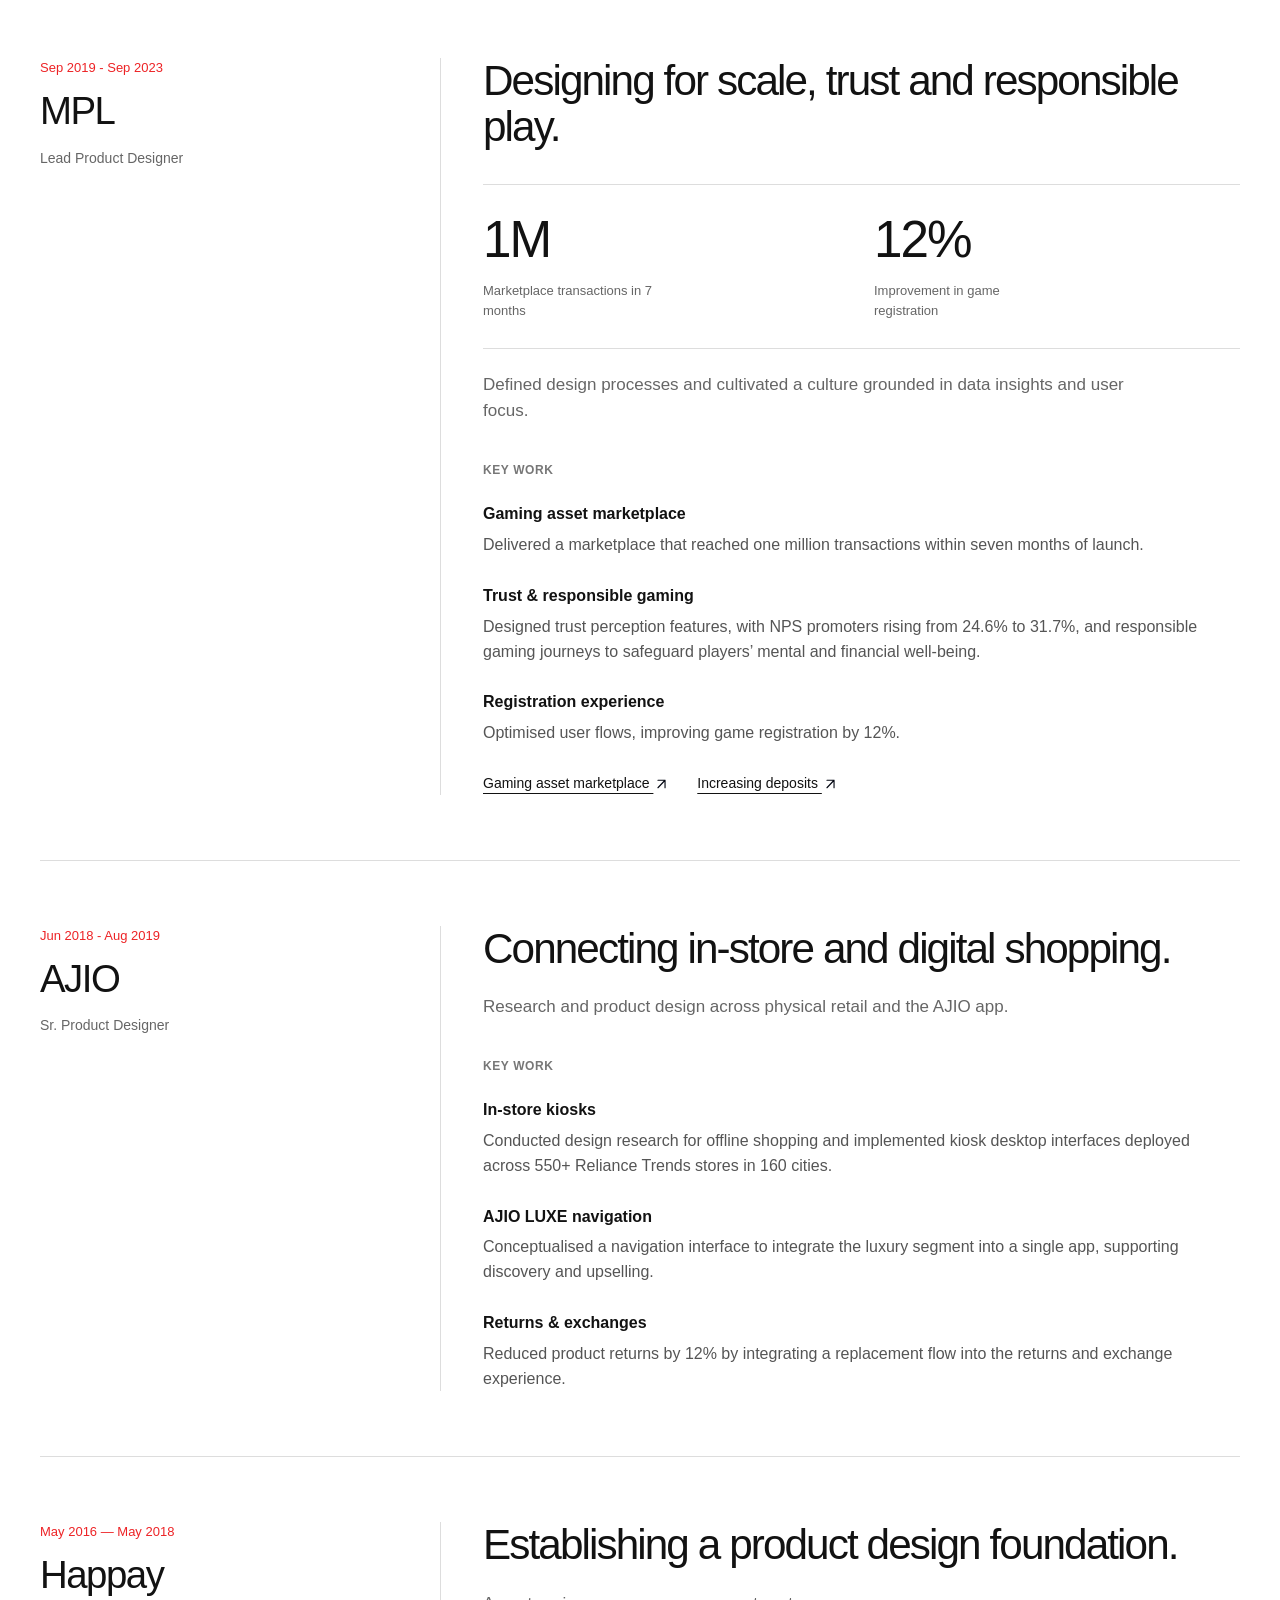
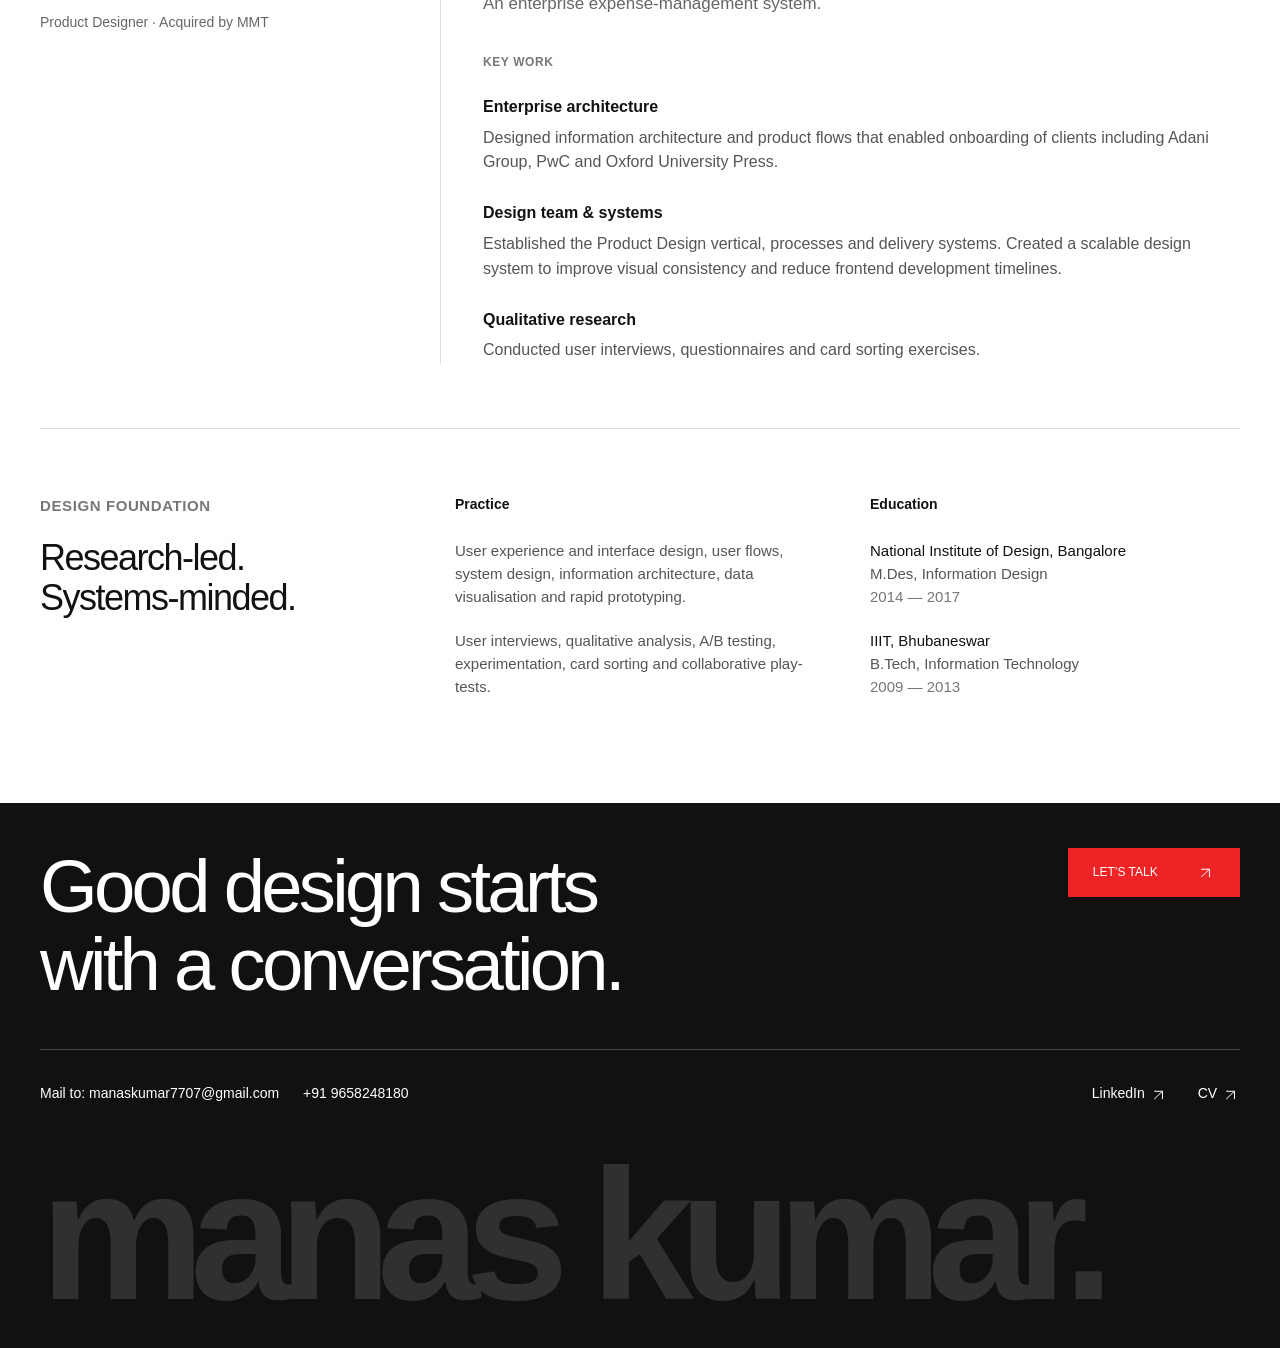
==== commit 07179c0c: "Remove texture and logo pause controls" ====
--- a/index.html
+++ b/index.html
@@ -16,4 +16,4 @@
 @media(forced-colors:active){.wash{display:none}}
 </style><style>.wash-rotating{background-image:url("./rotating-splash.svg");background-size:100% 160%;background-position:center;mix-blend-mode:multiply;opacity:.45}.rotation-paused .wash-rotating{background-image:url("./rotating-splash-still.svg")}@media(prefers-reduced-motion:reduce){.wash-rotating{background-image:url("./rotating-splash-still.svg")}}
 .rotation-toggle{position:absolute;bottom:3px;right:0;border:0;background:transparent;color:#aaa;font:12px/1.5 Arial,sans-serif;padding:2px 6px;cursor:pointer}.rotation-toggle:hover{color:#fff}.rotation-toggle:focus-visible{outline:2px solid var(--accent);outline-offset:2px}@media(prefers-reduced-motion:reduce){.rotation-toggle{display:none}}
-</style></head><body><a class="skip" href="#main">Skip to content</a><header class="wrap"><a class="wordmark" href="./index.html">Manas Kumar</a><nav aria-label="Main navigation"><a aria-current="page" href="./index.html#work">Work journey</a><a href="./case-studies.html">Case studies</a><a href="https://in.linkedin.com/in/manas-kumar-b710517a" rel="noopener" target="_blank">Get in touch <img alt="" aria-hidden="true" class="arrow-icon" src="./arrow-dark.svg"/></a></nav></header><main id="main"><section class="hero-stage"><div class="hero-grid wrap"><div class="hero-meta"><span>PRODUCT DESIGN &amp; STRATEGY</span></div><div class="name-stage"><h1>namaste<span aria-hidden="true" class="wash wash-rotating">namaste</span><span aria-hidden="true" class="wash wash-idle">namaste</span><span aria-hidden="true" class="wash wash-color">namaste</span></h1><button aria-label="Pause watercolor rotation" aria-pressed="false" class="rotation-toggle" type="button">Pause texture</button></div><div class="hero-bottom"><span class="hero-caption">MANAS KUMAR<br/>10 YEARS OF CRAFTING<br/>PRODUCTS &amp; EXPERIENCES</span><div class="hero-copy"><p>I turn complex problems into intuitive products that drive business growth.</p><a class="solid-link" href="#work">EXPLORE MY WORK <span aria-hidden="true">↓</span></a></div><a class="hero-cv" href="./Manas-Kumar-CV.pdf" rel="noopener" target="_blank">MY CV <img alt="" aria-hidden="true" class="arrow-icon" src="./arrow-red.svg?v=20260928-mobile"/></a></div><div aria-label="Companies I have worked with" class="company-strip logo-marquee"><div class="logo-window"><div class="logo-track"><div class="logo-group"><div class="brand-logo pvx"><div class="pvx-crop"><img alt="PVX Partners" src="./logo-pvx.svg"/></div></div><div class="brand-logo askmyguru"><img alt="AskMyGuru" src="./logo-askmyguru.svg"/></div><div class="brand-logo multiply"><img alt="Multiply" src="./logo-multiply.svg"/><span>Multiply by Pidilite Ventures</span></div><div class="brand-logo mpl"><img alt="MPL" src="./logo-mpl.svg"/></div><div class="brand-logo ajio"><img alt="AJIO" src="./logo-ajio.svg"/></div><div class="brand-logo happay"><img alt="Happay" src="./logo-happay.svg"/></div></div><div aria-hidden="true" class="logo-group"><div class="brand-logo pvx"><div class="pvx-crop"><img alt="" src="./logo-pvx.svg"/></div></div><div class="brand-logo askmyguru"><img alt="" src="./logo-askmyguru.svg"/></div><div class="brand-logo multiply"><img alt="" src="./logo-multiply.svg"/><span>Multiply by Pidilite Ventures</span></div><div class="brand-logo mpl"><img alt="" src="./logo-mpl.svg"/></div><div class="brand-logo ajio"><img alt="" src="./logo-ajio.svg"/></div><div class="brand-logo happay"><img alt="" src="./logo-happay.svg"/></div></div></div></div><button aria-label="Pause logo animation" aria-pressed="false" class="logo-pause" type="button">Pause <span aria-hidden="true">Ⅱ</span></button></div></div></section><section class="opening wrap"><h2 class="opening-copy"><span>10 years of crafting products and experiences.</span> Establishing design systems, shaping product strategy, and connecting experiences with business outcomes.</h2></section><nav aria-label="Portfolio sections" class="journey-nav wrap"><a aria-current="page" href="#work">Work journey</a><a href="./case-studies.html">Case studies <span>03</span></a></nav><section aria-label="Work journey" class="timeline wrap" id="work"><span id="experience"></span><article class="career-row" id="pvx"><aside class="career-meta"><p class="career-date">Oct 2024 - Present</p><h2>PVX Partners</h2><p class="career-role">Design Strategist and Consultant</p></aside><div class="career-content"><h3>Design direction for complex finance.</h3><p class="career-about">A user-acquisition financing platform for client companies.</p><p class="eyebrow work-label">KEY WORK</p><div class="work-items"><div><h4>Product &amp; design strategy</h4><p>Consulting with the product design team to guide prioritisation, design quality and end-to-end execution.</p></div><div><h4>Financial workflows</h4><p>Translating funding requests, cohort performance, loan servicing and repayments into clear, intuitive workflows.</p></div><div><h4>AI workflows for the due diligence process</h4><p>Designed AI-assisted workflows to streamline due diligence for user-acquisition financing, reducing turnaround time by 25%.</p></div></div><div class="career-links"><a href="https://www.figma.com/deck/tCbVBahCQZDaGWypi3lBlV" rel="noopener" target="_blank">AI-assisted due diligence case study <img alt="" aria-hidden="true" class="arrow-icon" src="./arrow-dark.svg"/></a></div></div></article><article class="career-row" id="askmyguru"><aside class="career-meta"><p class="career-date">Jul 2025 - Aug 2026</p><h2>AskMyGuru</h2><p class="career-role">Founding Product and Design Strategist</p></aside><div class="career-content"><h3>Building an AI-powered wellness platform.</h3><div class="career-metrics"><div><strong>2M+</strong><span>Platform downloads</span></div><div><strong>100%</strong><span>Increase in depositor funnel conversion</span></div><div><strong>&gt;50%</strong><span>Of depositors contributed by the subscription flow</span></div></div><p class="career-about">An AI-powered Vedic wellness platform, created with an extremely lean team.</p><p class="eyebrow work-label">KEY WORK</p><div class="work-items"><div><h4>Subscription experience</h4><p>Shipped a subscription flow that contributed to more than half of all depositors.</p></div><div><h4>Conversion &amp; growth</h4><p>Increased depositor funnel conversion by 100% in eight months.</p></div><div><h4>Content strategy</h4><p>Built short- and medium-form astrology content, improving return on ad spend.</p></div></div></div></article><article class="career-row" id="multiply"><aside class="career-meta"><p class="career-date">Nov 2023 - Jul 2025</p><h2>Multiply</h2><p class="career-role">Product Design Manager · A Pidilite Venture</p></aside><div class="career-content"><h3>Shaping a new digital experience charter.</h3><div class="career-metrics"><div><strong>70K+</strong><span>Woodworking contractors</span></div><div><strong>14%</strong><span>M1 retention</span></div></div><p class="career-about">A technology platform for woodworking contractors and interior designers.</p><p class="eyebrow work-label">KEY WORK</p><div class="work-items"><div><h4>Product strategy &amp; architecture</h4><p>Led the experience charter and UX efforts on product strategy. Designed a new information architecture and revenue funnels.</p></div><div><h4>Design operations</h4><p>Integrated Lean UX principles into agile development, improving the scrum team’s velocity.</p></div></div></div></article><article class="career-row" id="mpl"><aside class="career-meta"><p class="career-date">Sep 2019 - Sep 2023</p><h2>MPL</h2><p class="career-role">Lead Product Designer</p></aside><div class="career-content"><h3>Designing for scale, trust and responsible play.</h3><div class="career-metrics"><div><strong>1M</strong><span>Marketplace transactions in 7 months</span></div><div><strong>12%</strong><span>Improvement in game registration</span></div></div><p class="career-about">Defined design processes and cultivated a culture grounded in data insights and user focus.</p><p class="eyebrow work-label">KEY WORK</p><div class="work-items"><div><h4>Gaming asset marketplace</h4><p>Delivered a marketplace that reached one million transactions within seven months of launch.</p></div><div><h4>Trust &amp; responsible gaming</h4><p>Designed trust perception features, with NPS promoters rising from 24.6% to 31.7%, and responsible gaming journeys to safeguard players’ mental and financial well-being.</p></div><div><h4>Registration experience</h4><p>Optimised user flows, improving game registration by 12%.</p></div></div><div class="career-links"><a href="https://medium.com/@manaskumar/1b709e469501" rel="noopener" target="_blank">Gaming asset marketplace <img alt="" aria-hidden="true" class="arrow-icon" src="./arrow-dark.svg"/></a><a href="https://pitch.com/v/increasing-deposits-in-real-money-gaming-platform-4pfdnw" rel="noopener" target="_blank">Increasing deposits <img alt="" aria-hidden="true" class="arrow-icon" src="./arrow-dark.svg"/></a></div></div></article><article class="career-row" id="ajio"><aside class="career-meta"><p class="career-date">Jun 2018 - Aug 2019</p><h2>AJIO</h2><p class="career-role">Sr. Product Designer</p></aside><div class="career-content"><h3>Connecting in-store and digital shopping.</h3><p class="career-about">Research and product design across physical retail and the AJIO app.</p><p class="eyebrow work-label">KEY WORK</p><div class="work-items"><div><h4>In-store kiosks</h4><p>Conducted design research for offline shopping and implemented kiosk desktop interfaces deployed across 550+ Reliance Trends stores in 160 cities.</p></div><div><h4>AJIO LUXE navigation</h4><p>Conceptualised a navigation interface to integrate the luxury segment into a single app, supporting discovery and upselling.</p></div><div><h4>Returns &amp; exchanges</h4><p>Reduced product returns by 12% by integrating a replacement flow into the returns and exchange experience.</p></div></div></div></article><article class="career-row" id="happay"><aside class="career-meta"><p class="career-date">May 2016 — May 2018</p><h2>Happay</h2><p class="career-role">Product Designer · Acquired by MMT</p></aside><div class="career-content"><h3>Establishing a product design foundation.</h3><p class="career-about">An enterprise expense-management system.</p><p class="eyebrow work-label">KEY WORK</p><div class="work-items"><div><h4>Enterprise architecture</h4><p>Designed information architecture and product flows that enabled onboarding of clients including Adani Group, PwC and Oxford University Press.</p></div><div><h4>Design team &amp; systems</h4><p>Established the Product Design vertical, processes and delivery systems. Created a scalable design system to improve visual consistency and reduce frontend development timelines.</p></div><div><h4>Qualitative research</h4><p>Conducted user interviews, questionnaires and card sorting exercises.</p></div></div></div></article></section><section class="foundations wrap"><div><p class="eyebrow">DESIGN FOUNDATION</p><h2>Research-led.<br/>Systems-minded.</h2></div><div><h3>Practice</h3><p>User experience and interface design, user flows, system design, information architecture, data visualisation and rapid prototyping.</p><p>User interviews, qualitative analysis, A/B testing, experimentation, card sorting and collaborative play-tests.</p></div><div><h3>Education</h3><p><strong>National Institute of Design, Bangalore</strong><br/>M.Des, Information Design<br/><span class="muted">2014 — 2017</span></p><p><strong>IIIT, Bhubaneswar</strong><br/>B.Tech, Information Technology<br/><span class="muted">2009 — 2013</span></p></div></section></main><footer><div class="wrap"><div class="footer-heading"><a class="contact-title" href="https://in.linkedin.com/in/manas-kumar-b710517a" rel="noopener" target="_blank">Good design starts<br/>with a conversation.</a><a class="footer-cta" href="https://in.linkedin.com/in/manas-kumar-b710517a" rel="noopener" target="_blank">LET’S TALK <span aria-hidden="true"><img alt="" aria-hidden="true" class="arrow-icon" src="./arrow-white.svg"/></span></a></div><div class="footer-bottom"><div class="contact-details"><a href="mailto:manaskumar7707@gmail.com">Mail to: manaskumar7707@gmail.com</a><a href="tel:+919658248180">+91 9658248180</a></div><div><a href="https://in.linkedin.com/in/manas-kumar-b710517a" rel="noopener" target="_blank">LinkedIn <img alt="" aria-hidden="true" class="arrow-icon" src="./arrow-white.svg"/></a><a href="./Manas-Kumar-CV.pdf" rel="noopener" target="_blank">CV <img alt="" aria-hidden="true" class="arrow-icon" src="./arrow-white.svg"/></a></div></div><div aria-hidden="true" class="footer-wordmark">manas kumar.</div></div></footer><script defer="" src="./logos.js"></script><script defer="" src="./watercolor.js"></script><script>document.querySelector('.rotation-toggle').addEventListener('click',function(){const paused=document.body.classList.toggle('rotation-paused');this.setAttribute('aria-pressed',String(paused));this.setAttribute('aria-label',paused?'Resume watercolor rotation':'Pause watercolor rotation');this.textContent=paused?'Resume texture':'Pause texture';});</script></body></html>
+</style></head><body><a class="skip" href="#main">Skip to content</a><header class="wrap"><a class="wordmark" href="./index.html">Manas Kumar</a><nav aria-label="Main navigation"><a aria-current="page" href="./index.html#work">Work journey</a><a href="./case-studies.html">Case studies</a><a href="https://in.linkedin.com/in/manas-kumar-b710517a" rel="noopener" target="_blank">Get in touch <img alt="" aria-hidden="true" class="arrow-icon" src="./arrow-dark.svg"/></a></nav></header><main id="main"><section class="hero-stage"><div class="hero-grid wrap"><div class="hero-meta"><span>PRODUCT DESIGN &amp; STRATEGY</span></div><div class="name-stage"><h1>namaste<span aria-hidden="true" class="wash wash-rotating">namaste</span><span aria-hidden="true" class="wash wash-idle">namaste</span><span aria-hidden="true" class="wash wash-color">namaste</span></h1></div><div class="hero-bottom"><span class="hero-caption">MANAS KUMAR<br/>10 YEARS OF CRAFTING<br/>PRODUCTS &amp; EXPERIENCES</span><div class="hero-copy"><p>I turn complex problems into intuitive products that drive business growth.</p><a class="solid-link" href="#work">EXPLORE MY WORK <span aria-hidden="true">↓</span></a></div><a class="hero-cv" href="./Manas-Kumar-CV.pdf" rel="noopener" target="_blank">MY CV <img alt="" aria-hidden="true" class="arrow-icon" src="./arrow-red.svg?v=20260928-mobile"/></a></div><div aria-label="Companies I have worked with" class="company-strip logo-marquee"><div class="logo-window"><div class="logo-track"><div class="logo-group"><div class="brand-logo pvx"><div class="pvx-crop"><img alt="PVX Partners" src="./logo-pvx.svg"/></div></div><div class="brand-logo askmyguru"><img alt="AskMyGuru" src="./logo-askmyguru.svg"/></div><div class="brand-logo multiply"><img alt="Multiply" src="./logo-multiply.svg"/><span>Multiply by Pidilite Ventures</span></div><div class="brand-logo mpl"><img alt="MPL" src="./logo-mpl.svg"/></div><div class="brand-logo ajio"><img alt="AJIO" src="./logo-ajio.svg"/></div><div class="brand-logo happay"><img alt="Happay" src="./logo-happay.svg"/></div></div><div aria-hidden="true" class="logo-group"><div class="brand-logo pvx"><div class="pvx-crop"><img alt="" src="./logo-pvx.svg"/></div></div><div class="brand-logo askmyguru"><img alt="" src="./logo-askmyguru.svg"/></div><div class="brand-logo multiply"><img alt="" src="./logo-multiply.svg"/><span>Multiply by Pidilite Ventures</span></div><div class="brand-logo mpl"><img alt="" src="./logo-mpl.svg"/></div><div class="brand-logo ajio"><img alt="" src="./logo-ajio.svg"/></div><div class="brand-logo happay"><img alt="" src="./logo-happay.svg"/></div></div></div></div></div></div></section><section class="opening wrap"><h2 class="opening-copy"><span>10 years of crafting products and experiences.</span> Establishing design systems, shaping product strategy, and connecting experiences with business outcomes.</h2></section><nav aria-label="Portfolio sections" class="journey-nav wrap"><a aria-current="page" href="#work">Work journey</a><a href="./case-studies.html">Case studies <span>03</span></a></nav><section aria-label="Work journey" class="timeline wrap" id="work"><span id="experience"></span><article class="career-row" id="pvx"><aside class="career-meta"><p class="career-date">Oct 2024 - Present</p><h2>PVX Partners</h2><p class="career-role">Design Strategist and Consultant</p></aside><div class="career-content"><h3>Design direction for complex finance.</h3><p class="career-about">A user-acquisition financing platform for client companies.</p><p class="eyebrow work-label">KEY WORK</p><div class="work-items"><div><h4>Product &amp; design strategy</h4><p>Consulting with the product design team to guide prioritisation, design quality and end-to-end execution.</p></div><div><h4>Financial workflows</h4><p>Translating funding requests, cohort performance, loan servicing and repayments into clear, intuitive workflows.</p></div><div><h4>AI workflows for the due diligence process</h4><p>Designed AI-assisted workflows to streamline due diligence for user-acquisition financing, reducing turnaround time by 25%.</p></div></div><div class="career-links"><a href="https://www.figma.com/deck/tCbVBahCQZDaGWypi3lBlV" rel="noopener" target="_blank">AI-assisted due diligence case study <img alt="" aria-hidden="true" class="arrow-icon" src="./arrow-dark.svg"/></a></div></div></article><article class="career-row" id="askmyguru"><aside class="career-meta"><p class="career-date">Jul 2025 - Aug 2026</p><h2>AskMyGuru</h2><p class="career-role">Founding Product and Design Strategist</p></aside><div class="career-content"><h3>Building an AI-powered wellness platform.</h3><div class="career-metrics"><div><strong>2M+</strong><span>Platform downloads</span></div><div><strong>100%</strong><span>Increase in depositor funnel conversion</span></div><div><strong>&gt;50%</strong><span>Of depositors contributed by the subscription flow</span></div></div><p class="career-about">An AI-powered Vedic wellness platform, created with an extremely lean team.</p><p class="eyebrow work-label">KEY WORK</p><div class="work-items"><div><h4>Subscription experience</h4><p>Shipped a subscription flow that contributed to more than half of all depositors.</p></div><div><h4>Conversion &amp; growth</h4><p>Increased depositor funnel conversion by 100% in eight months.</p></div><div><h4>Content strategy</h4><p>Built short- and medium-form astrology content, improving return on ad spend.</p></div></div></div></article><article class="career-row" id="multiply"><aside class="career-meta"><p class="career-date">Nov 2023 - Jul 2025</p><h2>Multiply</h2><p class="career-role">Product Design Manager · A Pidilite Venture</p></aside><div class="career-content"><h3>Shaping a new digital experience charter.</h3><div class="career-metrics"><div><strong>70K+</strong><span>Woodworking contractors</span></div><div><strong>14%</strong><span>M1 retention</span></div></div><p class="career-about">A technology platform for woodworking contractors and interior designers.</p><p class="eyebrow work-label">KEY WORK</p><div class="work-items"><div><h4>Product strategy &amp; architecture</h4><p>Led the experience charter and UX efforts on product strategy. Designed a new information architecture and revenue funnels.</p></div><div><h4>Design operations</h4><p>Integrated Lean UX principles into agile development, improving the scrum team’s velocity.</p></div></div></div></article><article class="career-row" id="mpl"><aside class="career-meta"><p class="career-date">Sep 2019 - Sep 2023</p><h2>MPL</h2><p class="career-role">Lead Product Designer</p></aside><div class="career-content"><h3>Designing for scale, trust and responsible play.</h3><div class="career-metrics"><div><strong>1M</strong><span>Marketplace transactions in 7 months</span></div><div><strong>12%</strong><span>Improvement in game registration</span></div></div><p class="career-about">Defined design processes and cultivated a culture grounded in data insights and user focus.</p><p class="eyebrow work-label">KEY WORK</p><div class="work-items"><div><h4>Gaming asset marketplace</h4><p>Delivered a marketplace that reached one million transactions within seven months of launch.</p></div><div><h4>Trust &amp; responsible gaming</h4><p>Designed trust perception features, with NPS promoters rising from 24.6% to 31.7%, and responsible gaming journeys to safeguard players’ mental and financial well-being.</p></div><div><h4>Registration experience</h4><p>Optimised user flows, improving game registration by 12%.</p></div></div><div class="career-links"><a href="https://medium.com/@manaskumar/1b709e469501" rel="noopener" target="_blank">Gaming asset marketplace <img alt="" aria-hidden="true" class="arrow-icon" src="./arrow-dark.svg"/></a><a href="https://pitch.com/v/increasing-deposits-in-real-money-gaming-platform-4pfdnw" rel="noopener" target="_blank">Increasing deposits <img alt="" aria-hidden="true" class="arrow-icon" src="./arrow-dark.svg"/></a></div></div></article><article class="career-row" id="ajio"><aside class="career-meta"><p class="career-date">Jun 2018 - Aug 2019</p><h2>AJIO</h2><p class="career-role">Sr. Product Designer</p></aside><div class="career-content"><h3>Connecting in-store and digital shopping.</h3><p class="career-about">Research and product design across physical retail and the AJIO app.</p><p class="eyebrow work-label">KEY WORK</p><div class="work-items"><div><h4>In-store kiosks</h4><p>Conducted design research for offline shopping and implemented kiosk desktop interfaces deployed across 550+ Reliance Trends stores in 160 cities.</p></div><div><h4>AJIO LUXE navigation</h4><p>Conceptualised a navigation interface to integrate the luxury segment into a single app, supporting discovery and upselling.</p></div><div><h4>Returns &amp; exchanges</h4><p>Reduced product returns by 12% by integrating a replacement flow into the returns and exchange experience.</p></div></div></div></article><article class="career-row" id="happay"><aside class="career-meta"><p class="career-date">May 2016 — May 2018</p><h2>Happay</h2><p class="career-role">Product Designer · Acquired by MMT</p></aside><div class="career-content"><h3>Establishing a product design foundation.</h3><p class="career-about">An enterprise expense-management system.</p><p class="eyebrow work-label">KEY WORK</p><div class="work-items"><div><h4>Enterprise architecture</h4><p>Designed information architecture and product flows that enabled onboarding of clients including Adani Group, PwC and Oxford University Press.</p></div><div><h4>Design team &amp; systems</h4><p>Established the Product Design vertical, processes and delivery systems. Created a scalable design system to improve visual consistency and reduce frontend development timelines.</p></div><div><h4>Qualitative research</h4><p>Conducted user interviews, questionnaires and card sorting exercises.</p></div></div></div></article></section><section class="foundations wrap"><div><p class="eyebrow">DESIGN FOUNDATION</p><h2>Research-led.<br/>Systems-minded.</h2></div><div><h3>Practice</h3><p>User experience and interface design, user flows, system design, information architecture, data visualisation and rapid prototyping.</p><p>User interviews, qualitative analysis, A/B testing, experimentation, card sorting and collaborative play-tests.</p></div><div><h3>Education</h3><p><strong>National Institute of Design, Bangalore</strong><br/>M.Des, Information Design<br/><span class="muted">2014 — 2017</span></p><p><strong>IIIT, Bhubaneswar</strong><br/>B.Tech, Information Technology<br/><span class="muted">2009 — 2013</span></p></div></section></main><footer><div class="wrap"><div class="footer-heading"><a class="contact-title" href="https://in.linkedin.com/in/manas-kumar-b710517a" rel="noopener" target="_blank">Good design starts<br/>with a conversation.</a><a class="footer-cta" href="https://in.linkedin.com/in/manas-kumar-b710517a" rel="noopener" target="_blank">LET’S TALK <span aria-hidden="true"><img alt="" aria-hidden="true" class="arrow-icon" src="./arrow-white.svg"/></span></a></div><div class="footer-bottom"><div class="contact-details"><a href="mailto:manaskumar7707@gmail.com">Mail to: manaskumar7707@gmail.com</a><a href="tel:+919658248180">+91 9658248180</a></div><div><a href="https://in.linkedin.com/in/manas-kumar-b710517a" rel="noopener" target="_blank">LinkedIn <img alt="" aria-hidden="true" class="arrow-icon" src="./arrow-white.svg"/></a><a href="./Manas-Kumar-CV.pdf" rel="noopener" target="_blank">CV <img alt="" aria-hidden="true" class="arrow-icon" src="./arrow-white.svg"/></a></div></div><div aria-hidden="true" class="footer-wordmark">manas kumar.</div></div></footer><script defer="" src="./watercolor.js"></script></body></html>
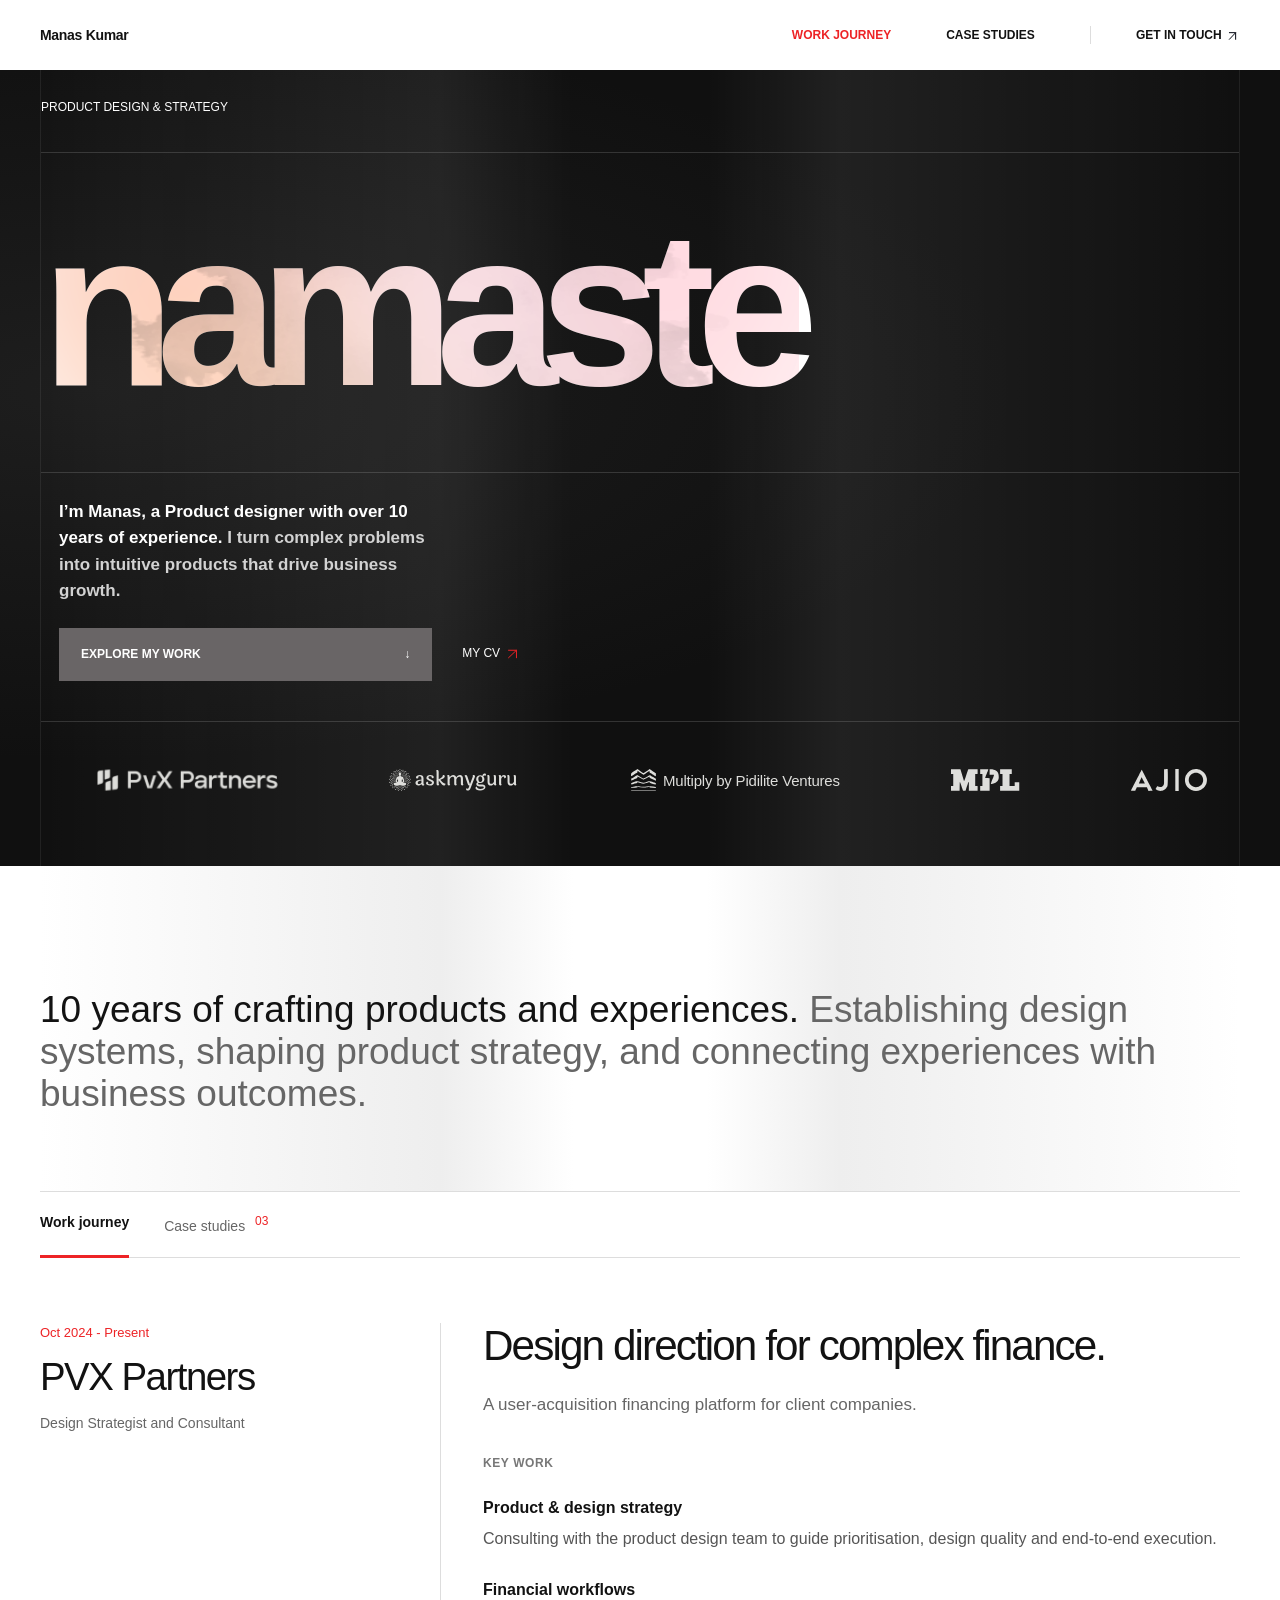
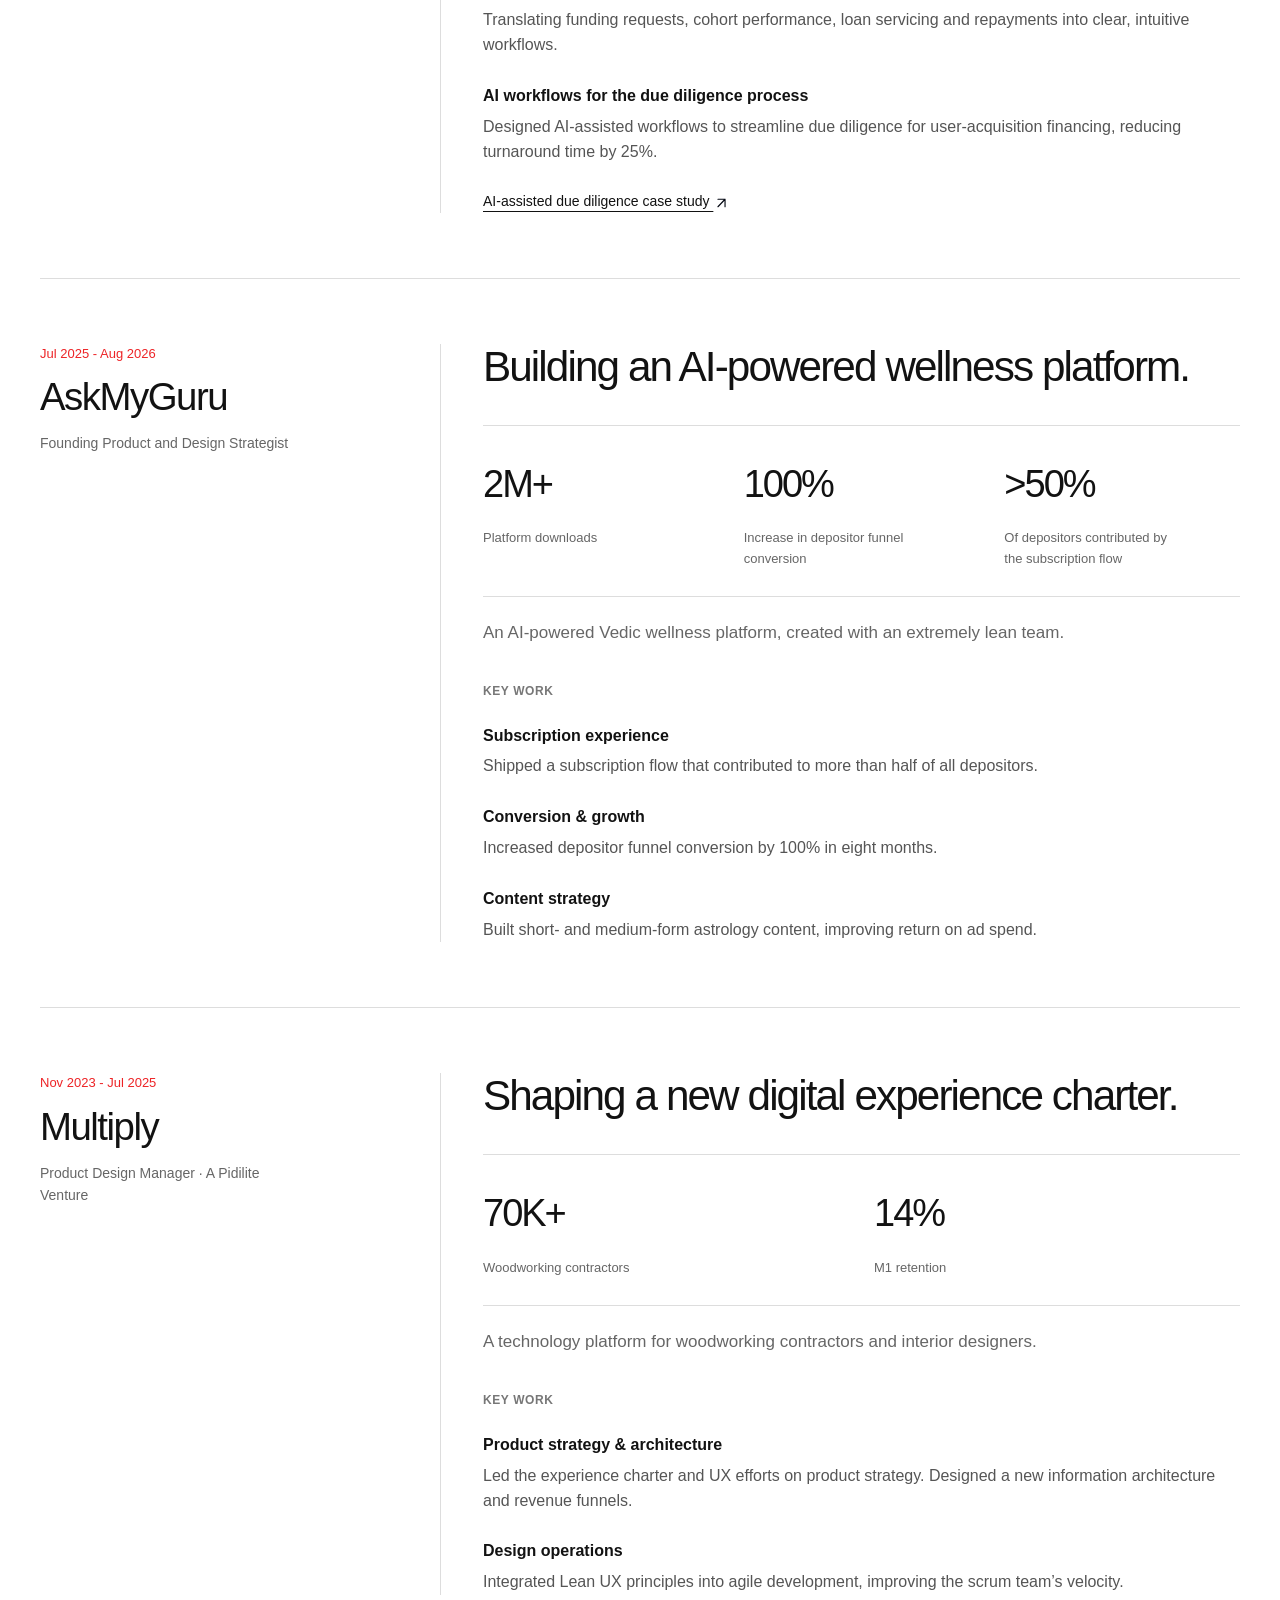
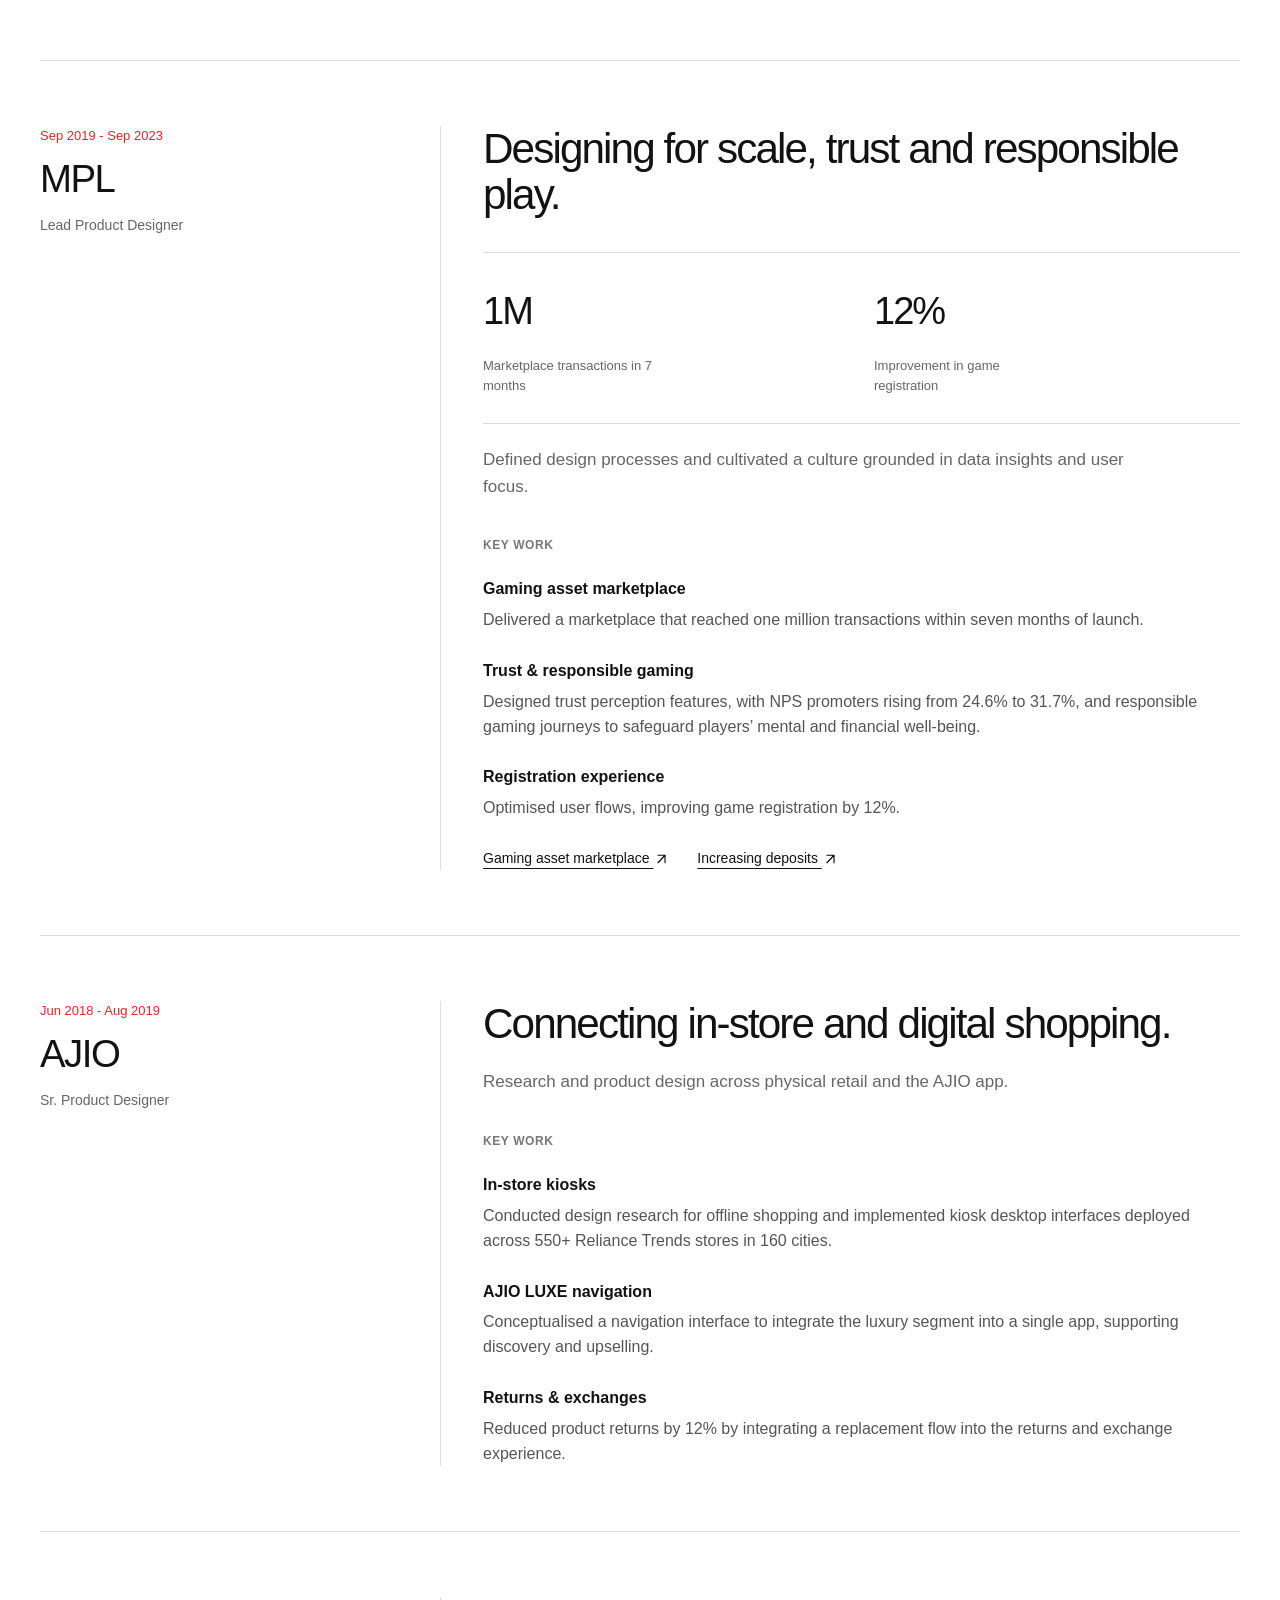
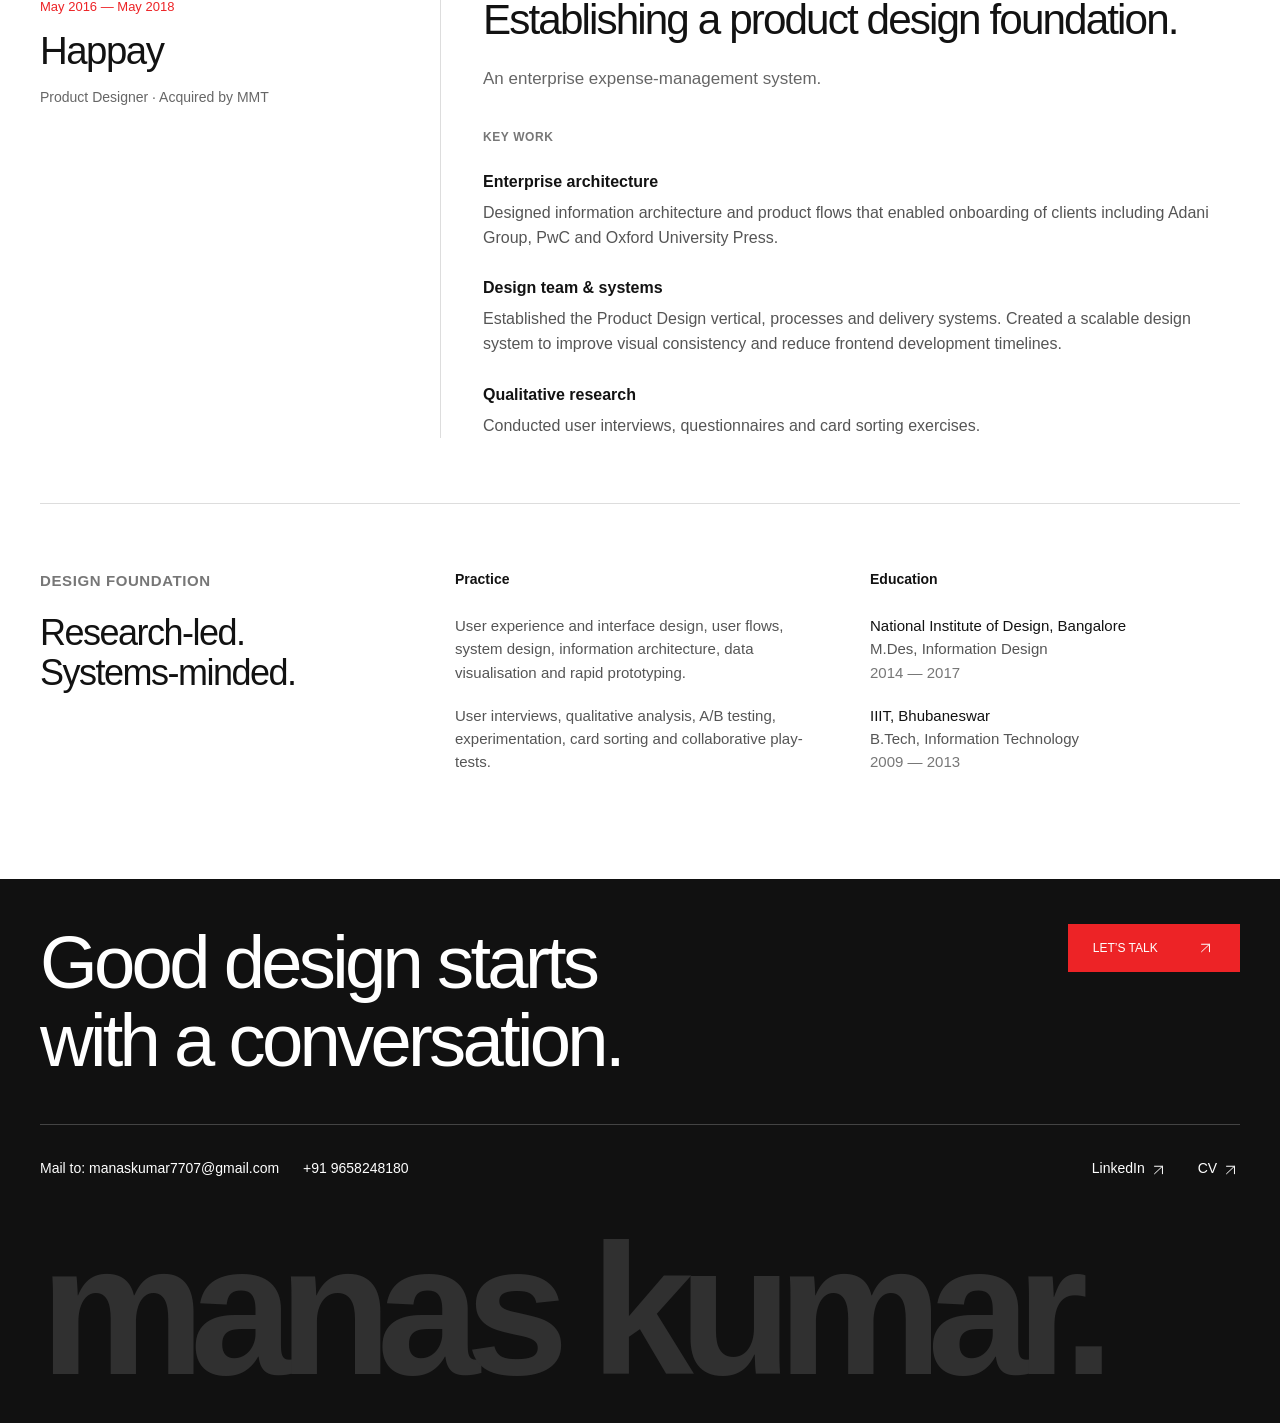
==== commit 0d607aba: "Match revised hero, metrics and case-study design" ====
--- a/index.html
+++ b/index.html
@@ -5,7 +5,7 @@
 <title>Manas Kumar — Product &amp; Design</title>
 <meta content="Manas Kumar. Ten years of crafting products and experiences. Selected work in design strategy, product design and leadership at PVX Partners, AskMyGuru, Pidilite and MPL." name="description"/>
 <link href="data:image/svg+xml,%3Csvg xmlns='http://www.w3.org/2000/svg' viewBox='0 0 64 64'%3E%3Crect width='64' height='64' rx='12' fill='%23171918'/%3E%3Ctext x='32' y='43' text-anchor='middle' font-family='Arial' font-size='34' fill='%23ed2326'%3Em%3C/text%3E%3C/svg%3E" rel="icon" type="image/svg+xml"/>
-<link href="style.css?v=20260928-mobile" rel="stylesheet"/>
+<link href="style.css?v=20260928-layout19" rel="stylesheet"/>
 <style>.footer-bottom .contact-details{display:flex;flex-wrap:wrap;gap:10px 24px;margin-top:0}.contact-details a{overflow-wrap:anywhere}@media(max-width:600px){.footer-bottom .contact-details{flex-direction:column;gap:10px}}</style><style>.name-stage h1{position:relative;display:inline-block;touch-action:pan-y}
 .name-stage h1{--wash-size:clamp(1000px,175vw,1800px);--x:50%;--y:50%}
 .wash{position:absolute;inset:0;pointer-events:none;user-select:none;color:transparent;-webkit-text-fill-color:transparent;background-image:url("./watercolor.png");background-repeat:no-repeat;background-clip:text;-webkit-background-clip:text}
@@ -16,4 +16,4 @@
 @media(forced-colors:active){.wash{display:none}}
 </style><style>.wash-rotating{background-image:url("./rotating-splash.svg");background-size:100% 160%;background-position:center;mix-blend-mode:multiply;opacity:.45}.rotation-paused .wash-rotating{background-image:url("./rotating-splash-still.svg")}@media(prefers-reduced-motion:reduce){.wash-rotating{background-image:url("./rotating-splash-still.svg")}}
 .rotation-toggle{position:absolute;bottom:3px;right:0;border:0;background:transparent;color:#aaa;font:12px/1.5 Arial,sans-serif;padding:2px 6px;cursor:pointer}.rotation-toggle:hover{color:#fff}.rotation-toggle:focus-visible{outline:2px solid var(--accent);outline-offset:2px}@media(prefers-reduced-motion:reduce){.rotation-toggle{display:none}}
-</style></head><body><a class="skip" href="#main">Skip to content</a><header class="wrap"><a class="wordmark" href="./index.html">Manas Kumar</a><nav aria-label="Main navigation"><a aria-current="page" href="./index.html#work">Work journey</a><a href="./case-studies.html">Case studies</a><a href="https://in.linkedin.com/in/manas-kumar-b710517a" rel="noopener" target="_blank">Get in touch <img alt="" aria-hidden="true" class="arrow-icon" src="./arrow-dark.svg"/></a></nav></header><main id="main"><section class="hero-stage"><div class="hero-grid wrap"><div class="hero-meta"><span>PRODUCT DESIGN &amp; STRATEGY</span></div><div class="name-stage"><h1>namaste<span aria-hidden="true" class="wash wash-rotating">namaste</span><span aria-hidden="true" class="wash wash-idle">namaste</span><span aria-hidden="true" class="wash wash-color">namaste</span></h1></div><div class="hero-bottom"><span class="hero-caption">MANAS KUMAR<br/>10 YEARS OF CRAFTING<br/>PRODUCTS &amp; EXPERIENCES</span><div class="hero-copy"><p>I turn complex problems into intuitive products that drive business growth.</p><a class="solid-link" href="#work">EXPLORE MY WORK <span aria-hidden="true">↓</span></a></div><a class="hero-cv" href="./Manas-Kumar-CV.pdf" rel="noopener" target="_blank">MY CV <img alt="" aria-hidden="true" class="arrow-icon" src="./arrow-red.svg?v=20260928-mobile"/></a></div><div aria-label="Companies I have worked with" class="company-strip logo-marquee"><div class="logo-window"><div class="logo-track"><div class="logo-group"><div class="brand-logo pvx"><div class="pvx-crop"><img alt="PVX Partners" src="./logo-pvx.svg"/></div></div><div class="brand-logo askmyguru"><img alt="AskMyGuru" src="./logo-askmyguru.svg"/></div><div class="brand-logo multiply"><img alt="Multiply" src="./logo-multiply.svg"/><span>Multiply by Pidilite Ventures</span></div><div class="brand-logo mpl"><img alt="MPL" src="./logo-mpl.svg"/></div><div class="brand-logo ajio"><img alt="AJIO" src="./logo-ajio.svg"/></div><div class="brand-logo happay"><img alt="Happay" src="./logo-happay.svg"/></div></div><div aria-hidden="true" class="logo-group"><div class="brand-logo pvx"><div class="pvx-crop"><img alt="" src="./logo-pvx.svg"/></div></div><div class="brand-logo askmyguru"><img alt="" src="./logo-askmyguru.svg"/></div><div class="brand-logo multiply"><img alt="" src="./logo-multiply.svg"/><span>Multiply by Pidilite Ventures</span></div><div class="brand-logo mpl"><img alt="" src="./logo-mpl.svg"/></div><div class="brand-logo ajio"><img alt="" src="./logo-ajio.svg"/></div><div class="brand-logo happay"><img alt="" src="./logo-happay.svg"/></div></div></div></div></div></div></section><section class="opening wrap"><h2 class="opening-copy"><span>10 years of crafting products and experiences.</span> Establishing design systems, shaping product strategy, and connecting experiences with business outcomes.</h2></section><nav aria-label="Portfolio sections" class="journey-nav wrap"><a aria-current="page" href="#work">Work journey</a><a href="./case-studies.html">Case studies <span>03</span></a></nav><section aria-label="Work journey" class="timeline wrap" id="work"><span id="experience"></span><article class="career-row" id="pvx"><aside class="career-meta"><p class="career-date">Oct 2024 - Present</p><h2>PVX Partners</h2><p class="career-role">Design Strategist and Consultant</p></aside><div class="career-content"><h3>Design direction for complex finance.</h3><p class="career-about">A user-acquisition financing platform for client companies.</p><p class="eyebrow work-label">KEY WORK</p><div class="work-items"><div><h4>Product &amp; design strategy</h4><p>Consulting with the product design team to guide prioritisation, design quality and end-to-end execution.</p></div><div><h4>Financial workflows</h4><p>Translating funding requests, cohort performance, loan servicing and repayments into clear, intuitive workflows.</p></div><div><h4>AI workflows for the due diligence process</h4><p>Designed AI-assisted workflows to streamline due diligence for user-acquisition financing, reducing turnaround time by 25%.</p></div></div><div class="career-links"><a href="https://www.figma.com/deck/tCbVBahCQZDaGWypi3lBlV" rel="noopener" target="_blank">AI-assisted due diligence case study <img alt="" aria-hidden="true" class="arrow-icon" src="./arrow-dark.svg"/></a></div></div></article><article class="career-row" id="askmyguru"><aside class="career-meta"><p class="career-date">Jul 2025 - Aug 2026</p><h2>AskMyGuru</h2><p class="career-role">Founding Product and Design Strategist</p></aside><div class="career-content"><h3>Building an AI-powered wellness platform.</h3><div class="career-metrics"><div><strong>2M+</strong><span>Platform downloads</span></div><div><strong>100%</strong><span>Increase in depositor funnel conversion</span></div><div><strong>&gt;50%</strong><span>Of depositors contributed by the subscription flow</span></div></div><p class="career-about">An AI-powered Vedic wellness platform, created with an extremely lean team.</p><p class="eyebrow work-label">KEY WORK</p><div class="work-items"><div><h4>Subscription experience</h4><p>Shipped a subscription flow that contributed to more than half of all depositors.</p></div><div><h4>Conversion &amp; growth</h4><p>Increased depositor funnel conversion by 100% in eight months.</p></div><div><h4>Content strategy</h4><p>Built short- and medium-form astrology content, improving return on ad spend.</p></div></div></div></article><article class="career-row" id="multiply"><aside class="career-meta"><p class="career-date">Nov 2023 - Jul 2025</p><h2>Multiply</h2><p class="career-role">Product Design Manager · A Pidilite Venture</p></aside><div class="career-content"><h3>Shaping a new digital experience charter.</h3><div class="career-metrics"><div><strong>70K+</strong><span>Woodworking contractors</span></div><div><strong>14%</strong><span>M1 retention</span></div></div><p class="career-about">A technology platform for woodworking contractors and interior designers.</p><p class="eyebrow work-label">KEY WORK</p><div class="work-items"><div><h4>Product strategy &amp; architecture</h4><p>Led the experience charter and UX efforts on product strategy. Designed a new information architecture and revenue funnels.</p></div><div><h4>Design operations</h4><p>Integrated Lean UX principles into agile development, improving the scrum team’s velocity.</p></div></div></div></article><article class="career-row" id="mpl"><aside class="career-meta"><p class="career-date">Sep 2019 - Sep 2023</p><h2>MPL</h2><p class="career-role">Lead Product Designer</p></aside><div class="career-content"><h3>Designing for scale, trust and responsible play.</h3><div class="career-metrics"><div><strong>1M</strong><span>Marketplace transactions in 7 months</span></div><div><strong>12%</strong><span>Improvement in game registration</span></div></div><p class="career-about">Defined design processes and cultivated a culture grounded in data insights and user focus.</p><p class="eyebrow work-label">KEY WORK</p><div class="work-items"><div><h4>Gaming asset marketplace</h4><p>Delivered a marketplace that reached one million transactions within seven months of launch.</p></div><div><h4>Trust &amp; responsible gaming</h4><p>Designed trust perception features, with NPS promoters rising from 24.6% to 31.7%, and responsible gaming journeys to safeguard players’ mental and financial well-being.</p></div><div><h4>Registration experience</h4><p>Optimised user flows, improving game registration by 12%.</p></div></div><div class="career-links"><a href="https://medium.com/@manaskumar/1b709e469501" rel="noopener" target="_blank">Gaming asset marketplace <img alt="" aria-hidden="true" class="arrow-icon" src="./arrow-dark.svg"/></a><a href="https://pitch.com/v/increasing-deposits-in-real-money-gaming-platform-4pfdnw" rel="noopener" target="_blank">Increasing deposits <img alt="" aria-hidden="true" class="arrow-icon" src="./arrow-dark.svg"/></a></div></div></article><article class="career-row" id="ajio"><aside class="career-meta"><p class="career-date">Jun 2018 - Aug 2019</p><h2>AJIO</h2><p class="career-role">Sr. Product Designer</p></aside><div class="career-content"><h3>Connecting in-store and digital shopping.</h3><p class="career-about">Research and product design across physical retail and the AJIO app.</p><p class="eyebrow work-label">KEY WORK</p><div class="work-items"><div><h4>In-store kiosks</h4><p>Conducted design research for offline shopping and implemented kiosk desktop interfaces deployed across 550+ Reliance Trends stores in 160 cities.</p></div><div><h4>AJIO LUXE navigation</h4><p>Conceptualised a navigation interface to integrate the luxury segment into a single app, supporting discovery and upselling.</p></div><div><h4>Returns &amp; exchanges</h4><p>Reduced product returns by 12% by integrating a replacement flow into the returns and exchange experience.</p></div></div></div></article><article class="career-row" id="happay"><aside class="career-meta"><p class="career-date">May 2016 — May 2018</p><h2>Happay</h2><p class="career-role">Product Designer · Acquired by MMT</p></aside><div class="career-content"><h3>Establishing a product design foundation.</h3><p class="career-about">An enterprise expense-management system.</p><p class="eyebrow work-label">KEY WORK</p><div class="work-items"><div><h4>Enterprise architecture</h4><p>Designed information architecture and product flows that enabled onboarding of clients including Adani Group, PwC and Oxford University Press.</p></div><div><h4>Design team &amp; systems</h4><p>Established the Product Design vertical, processes and delivery systems. Created a scalable design system to improve visual consistency and reduce frontend development timelines.</p></div><div><h4>Qualitative research</h4><p>Conducted user interviews, questionnaires and card sorting exercises.</p></div></div></div></article></section><section class="foundations wrap"><div><p class="eyebrow">DESIGN FOUNDATION</p><h2>Research-led.<br/>Systems-minded.</h2></div><div><h3>Practice</h3><p>User experience and interface design, user flows, system design, information architecture, data visualisation and rapid prototyping.</p><p>User interviews, qualitative analysis, A/B testing, experimentation, card sorting and collaborative play-tests.</p></div><div><h3>Education</h3><p><strong>National Institute of Design, Bangalore</strong><br/>M.Des, Information Design<br/><span class="muted">2014 — 2017</span></p><p><strong>IIIT, Bhubaneswar</strong><br/>B.Tech, Information Technology<br/><span class="muted">2009 — 2013</span></p></div></section></main><footer><div class="wrap"><div class="footer-heading"><a class="contact-title" href="https://in.linkedin.com/in/manas-kumar-b710517a" rel="noopener" target="_blank">Good design starts<br/>with a conversation.</a><a class="footer-cta" href="https://in.linkedin.com/in/manas-kumar-b710517a" rel="noopener" target="_blank">LET’S TALK <span aria-hidden="true"><img alt="" aria-hidden="true" class="arrow-icon" src="./arrow-white.svg"/></span></a></div><div class="footer-bottom"><div class="contact-details"><a href="mailto:manaskumar7707@gmail.com">Mail to: manaskumar7707@gmail.com</a><a href="tel:+919658248180">+91 9658248180</a></div><div><a href="https://in.linkedin.com/in/manas-kumar-b710517a" rel="noopener" target="_blank">LinkedIn <img alt="" aria-hidden="true" class="arrow-icon" src="./arrow-white.svg"/></a><a href="./Manas-Kumar-CV.pdf" rel="noopener" target="_blank">CV <img alt="" aria-hidden="true" class="arrow-icon" src="./arrow-white.svg"/></a></div></div><div aria-hidden="true" class="footer-wordmark">manas kumar.</div></div></footer><script defer="" src="./watercolor.js"></script></body></html>
+</style></head><body><a class="skip" href="#main">Skip to content</a><header class="wrap"><a class="wordmark" href="./index.html">Manas Kumar</a><nav aria-label="Main navigation"><a aria-current="page" href="./index.html#work">Work journey</a><a href="./case-studies.html">Case studies</a><a href="https://in.linkedin.com/in/manas-kumar-b710517a" rel="noopener" target="_blank">Get in touch <img alt="" aria-hidden="true" class="arrow-icon" src="./arrow-dark.svg"/></a></nav></header><main id="main"><section class="hero-stage"><div class="hero-grid wrap"><div class="hero-meta"><span>PRODUCT DESIGN &amp; STRATEGY</span></div><div class="name-stage"><h1>namaste<span aria-hidden="true" class="wash wash-rotating">namaste</span><span aria-hidden="true" class="wash wash-idle">namaste</span><span aria-hidden="true" class="wash wash-color">namaste</span></h1></div><div class="hero-bottom"><div class="hero-copy"><p><span class="hero-introduction">I’m Manas, a Product designer with over 10 years of experience.</span> I turn complex problems into intuitive products that drive business growth.</p><a class="solid-link" href="#work">EXPLORE MY WORK <span aria-hidden="true">↓</span></a></div><a class="hero-cv" href="./Manas-Kumar-CV.pdf" rel="noopener" target="_blank">MY CV <img alt="" aria-hidden="true" class="arrow-icon" src="./arrow-red.svg?v=20260928-mobile"/></a></div><div aria-label="Companies I have worked with" class="company-strip logo-marquee"><div class="logo-window"><div class="logo-track"><div class="logo-group"><div class="brand-logo pvx"><div class="pvx-crop"><img alt="PVX Partners" src="./logo-pvx.svg"/></div></div><div class="brand-logo askmyguru"><img alt="AskMyGuru" src="./logo-askmyguru.svg"/></div><div class="brand-logo multiply"><img alt="Multiply" src="./logo-multiply.svg"/><span>Multiply by Pidilite Ventures</span></div><div class="brand-logo mpl"><img alt="MPL" src="./logo-mpl.svg"/></div><div class="brand-logo ajio"><img alt="AJIO" src="./logo-ajio.svg"/></div><div class="brand-logo happay"><img alt="Happay" src="./logo-happay.svg"/></div></div><div aria-hidden="true" class="logo-group"><div class="brand-logo pvx"><div class="pvx-crop"><img alt="" src="./logo-pvx.svg"/></div></div><div class="brand-logo askmyguru"><img alt="" src="./logo-askmyguru.svg"/></div><div class="brand-logo multiply"><img alt="" src="./logo-multiply.svg"/><span>Multiply by Pidilite Ventures</span></div><div class="brand-logo mpl"><img alt="" src="./logo-mpl.svg"/></div><div class="brand-logo ajio"><img alt="" src="./logo-ajio.svg"/></div><div class="brand-logo happay"><img alt="" src="./logo-happay.svg"/></div></div></div></div></div></div></section><section class="opening wrap"><h2 class="opening-copy"><span>10 years of crafting products and experiences.</span> Establishing design systems, shaping product strategy, and connecting experiences with business outcomes.</h2></section><nav aria-label="Portfolio sections" class="journey-nav wrap"><a aria-current="page" href="#work">Work journey</a><a href="./case-studies.html">Case studies <span>03</span></a></nav><section aria-label="Work journey" class="timeline wrap" id="work"><span id="experience"></span><article class="career-row" id="pvx"><aside class="career-meta"><p class="career-date">Oct 2024 - Present</p><h2>PVX Partners</h2><p class="career-role">Design Strategist and Consultant</p></aside><div class="career-content"><h3>Design direction for complex finance.</h3><p class="career-about">A user-acquisition financing platform for client companies.</p><p class="eyebrow work-label">KEY WORK</p><div class="work-items"><div><h4>Product &amp; design strategy</h4><p>Consulting with the product design team to guide prioritisation, design quality and end-to-end execution.</p></div><div><h4>Financial workflows</h4><p>Translating funding requests, cohort performance, loan servicing and repayments into clear, intuitive workflows.</p></div><div><h4>AI workflows for the due diligence process</h4><p>Designed AI-assisted workflows to streamline due diligence for user-acquisition financing, reducing turnaround time by 25%.</p></div></div><div class="career-links"><a href="https://www.figma.com/deck/tCbVBahCQZDaGWypi3lBlV" rel="noopener" target="_blank">AI-assisted due diligence case study <img alt="" aria-hidden="true" class="arrow-icon" src="./arrow-dark.svg"/></a></div></div></article><article class="career-row" id="askmyguru"><aside class="career-meta"><p class="career-date">Jul 2025 - Aug 2026</p><h2>AskMyGuru</h2><p class="career-role">Founding Product and Design Strategist</p></aside><div class="career-content"><h3>Building an AI-powered wellness platform.</h3><div class="career-metrics"><div><strong>2M+</strong><span>Platform downloads</span></div><div><strong>100%</strong><span>Increase in depositor funnel conversion</span></div><div><strong>&gt;50%</strong><span>Of depositors contributed by the subscription flow</span></div></div><p class="career-about">An AI-powered Vedic wellness platform, created with an extremely lean team.</p><p class="eyebrow work-label">KEY WORK</p><div class="work-items"><div><h4>Subscription experience</h4><p>Shipped a subscription flow that contributed to more than half of all depositors.</p></div><div><h4>Conversion &amp; growth</h4><p>Increased depositor funnel conversion by 100% in eight months.</p></div><div><h4>Content strategy</h4><p>Built short- and medium-form astrology content, improving return on ad spend.</p></div></div></div></article><article class="career-row" id="multiply"><aside class="career-meta"><p class="career-date">Nov 2023 - Jul 2025</p><h2>Multiply</h2><p class="career-role">Product Design Manager · A Pidilite Venture</p></aside><div class="career-content"><h3>Shaping a new digital experience charter.</h3><div class="career-metrics"><div><strong>70K+</strong><span>Woodworking contractors</span></div><div><strong>14%</strong><span>M1 retention</span></div></div><p class="career-about">A technology platform for woodworking contractors and interior designers.</p><p class="eyebrow work-label">KEY WORK</p><div class="work-items"><div><h4>Product strategy &amp; architecture</h4><p>Led the experience charter and UX efforts on product strategy. Designed a new information architecture and revenue funnels.</p></div><div><h4>Design operations</h4><p>Integrated Lean UX principles into agile development, improving the scrum team’s velocity.</p></div></div></div></article><article class="career-row" id="mpl"><aside class="career-meta"><p class="career-date">Sep 2019 - Sep 2023</p><h2>MPL</h2><p class="career-role">Lead Product Designer</p></aside><div class="career-content"><h3>Designing for scale, trust and responsible play.</h3><div class="career-metrics"><div><strong>1M</strong><span>Marketplace transactions in 7 months</span></div><div><strong>12%</strong><span>Improvement in game registration</span></div></div><p class="career-about">Defined design processes and cultivated a culture grounded in data insights and user focus.</p><p class="eyebrow work-label">KEY WORK</p><div class="work-items"><div><h4>Gaming asset marketplace</h4><p>Delivered a marketplace that reached one million transactions within seven months of launch.</p></div><div><h4>Trust &amp; responsible gaming</h4><p>Designed trust perception features, with NPS promoters rising from 24.6% to 31.7%, and responsible gaming journeys to safeguard players’ mental and financial well-being.</p></div><div><h4>Registration experience</h4><p>Optimised user flows, improving game registration by 12%.</p></div></div><div class="career-links"><a href="https://medium.com/@manaskumar/1b709e469501" rel="noopener" target="_blank">Gaming asset marketplace <img alt="" aria-hidden="true" class="arrow-icon" src="./arrow-dark.svg"/></a><a href="https://pitch.com/v/increasing-deposits-in-real-money-gaming-platform-4pfdnw" rel="noopener" target="_blank">Increasing deposits <img alt="" aria-hidden="true" class="arrow-icon" src="./arrow-dark.svg"/></a></div></div></article><article class="career-row" id="ajio"><aside class="career-meta"><p class="career-date">Jun 2018 - Aug 2019</p><h2>AJIO</h2><p class="career-role">Sr. Product Designer</p></aside><div class="career-content"><h3>Connecting in-store and digital shopping.</h3><p class="career-about">Research and product design across physical retail and the AJIO app.</p><p class="eyebrow work-label">KEY WORK</p><div class="work-items"><div><h4>In-store kiosks</h4><p>Conducted design research for offline shopping and implemented kiosk desktop interfaces deployed across 550+ Reliance Trends stores in 160 cities.</p></div><div><h4>AJIO LUXE navigation</h4><p>Conceptualised a navigation interface to integrate the luxury segment into a single app, supporting discovery and upselling.</p></div><div><h4>Returns &amp; exchanges</h4><p>Reduced product returns by 12% by integrating a replacement flow into the returns and exchange experience.</p></div></div></div></article><article class="career-row" id="happay"><aside class="career-meta"><p class="career-date">May 2016 — May 2018</p><h2>Happay</h2><p class="career-role">Product Designer · Acquired by MMT</p></aside><div class="career-content"><h3>Establishing a product design foundation.</h3><p class="career-about">An enterprise expense-management system.</p><p class="eyebrow work-label">KEY WORK</p><div class="work-items"><div><h4>Enterprise architecture</h4><p>Designed information architecture and product flows that enabled onboarding of clients including Adani Group, PwC and Oxford University Press.</p></div><div><h4>Design team &amp; systems</h4><p>Established the Product Design vertical, processes and delivery systems. Created a scalable design system to improve visual consistency and reduce frontend development timelines.</p></div><div><h4>Qualitative research</h4><p>Conducted user interviews, questionnaires and card sorting exercises.</p></div></div></div></article></section><section class="foundations wrap"><div><p class="eyebrow">DESIGN FOUNDATION</p><h2>Research-led.<br/>Systems-minded.</h2></div><div><h3>Practice</h3><p>User experience and interface design, user flows, system design, information architecture, data visualisation and rapid prototyping.</p><p>User interviews, qualitative analysis, A/B testing, experimentation, card sorting and collaborative play-tests.</p></div><div><h3>Education</h3><p><strong>National Institute of Design, Bangalore</strong><br/>M.Des, Information Design<br/><span class="muted">2014 — 2017</span></p><p><strong>IIIT, Bhubaneswar</strong><br/>B.Tech, Information Technology<br/><span class="muted">2009 — 2013</span></p></div></section></main><footer><div class="wrap"><div class="footer-heading"><a class="contact-title" href="https://in.linkedin.com/in/manas-kumar-b710517a" rel="noopener" target="_blank">Good design starts<br/>with a conversation.</a><a class="footer-cta" href="https://in.linkedin.com/in/manas-kumar-b710517a" rel="noopener" target="_blank">LET’S TALK <span aria-hidden="true"><img alt="" aria-hidden="true" class="arrow-icon" src="./arrow-white.svg"/></span></a></div><div class="footer-bottom"><div class="contact-details"><a href="mailto:manaskumar7707@gmail.com">Mail to: manaskumar7707@gmail.com</a><a href="tel:+919658248180">+91 9658248180</a></div><div><a href="https://in.linkedin.com/in/manas-kumar-b710517a" rel="noopener" target="_blank">LinkedIn <img alt="" aria-hidden="true" class="arrow-icon" src="./arrow-white.svg"/></a><a href="./Manas-Kumar-CV.pdf" rel="noopener" target="_blank">CV <img alt="" aria-hidden="true" class="arrow-icon" src="./arrow-white.svg"/></a></div></div><div aria-hidden="true" class="footer-wordmark">manas kumar.</div></div></footer><script defer="" src="./watercolor.js"></script></body></html>
--- a/style.css
+++ b/style.css
@@ -51,3 +51,15 @@
  .hero-cv{color:rgba(255,255,255,.6)}
  .name-stage h1{letter-spacing:-.087273em}
 }
+
+
+/* Figma revision 19: intro layout, metric scale, case-card labels. */
+.hero-bottom{grid-template-columns:minmax(0,calc((100% - 60px)/3)) 1fr;padding-left:18px}
+.hero-copy p{font-weight:700}.hero-introduction{color:#fff}
+.hero-cv{justify-self:start;grid-column:2}
+.career-metrics strong{font-size:38px;line-height:63.8px}
+.case-top span:first-child{color:inherit}
+.case-hero h1{margin-bottom:0}
+@media(max-width:900px) and (min-width:601px){.hero-bottom{grid-template-columns:minmax(0,2fr) 1fr}.hero-cv{grid-column:2}}
+@media(max-width:600px){.hero-bottom{display:block;padding:25px 6px 30px}.hero-copy p{font-weight:400}.hero-cv{padding-bottom:0}.career-metrics strong{line-height:41.8px}}
+@media(max-width:600px){.company-strip.logo-marquee{padding-bottom:0}.hero-stage{padding-bottom:79px}}
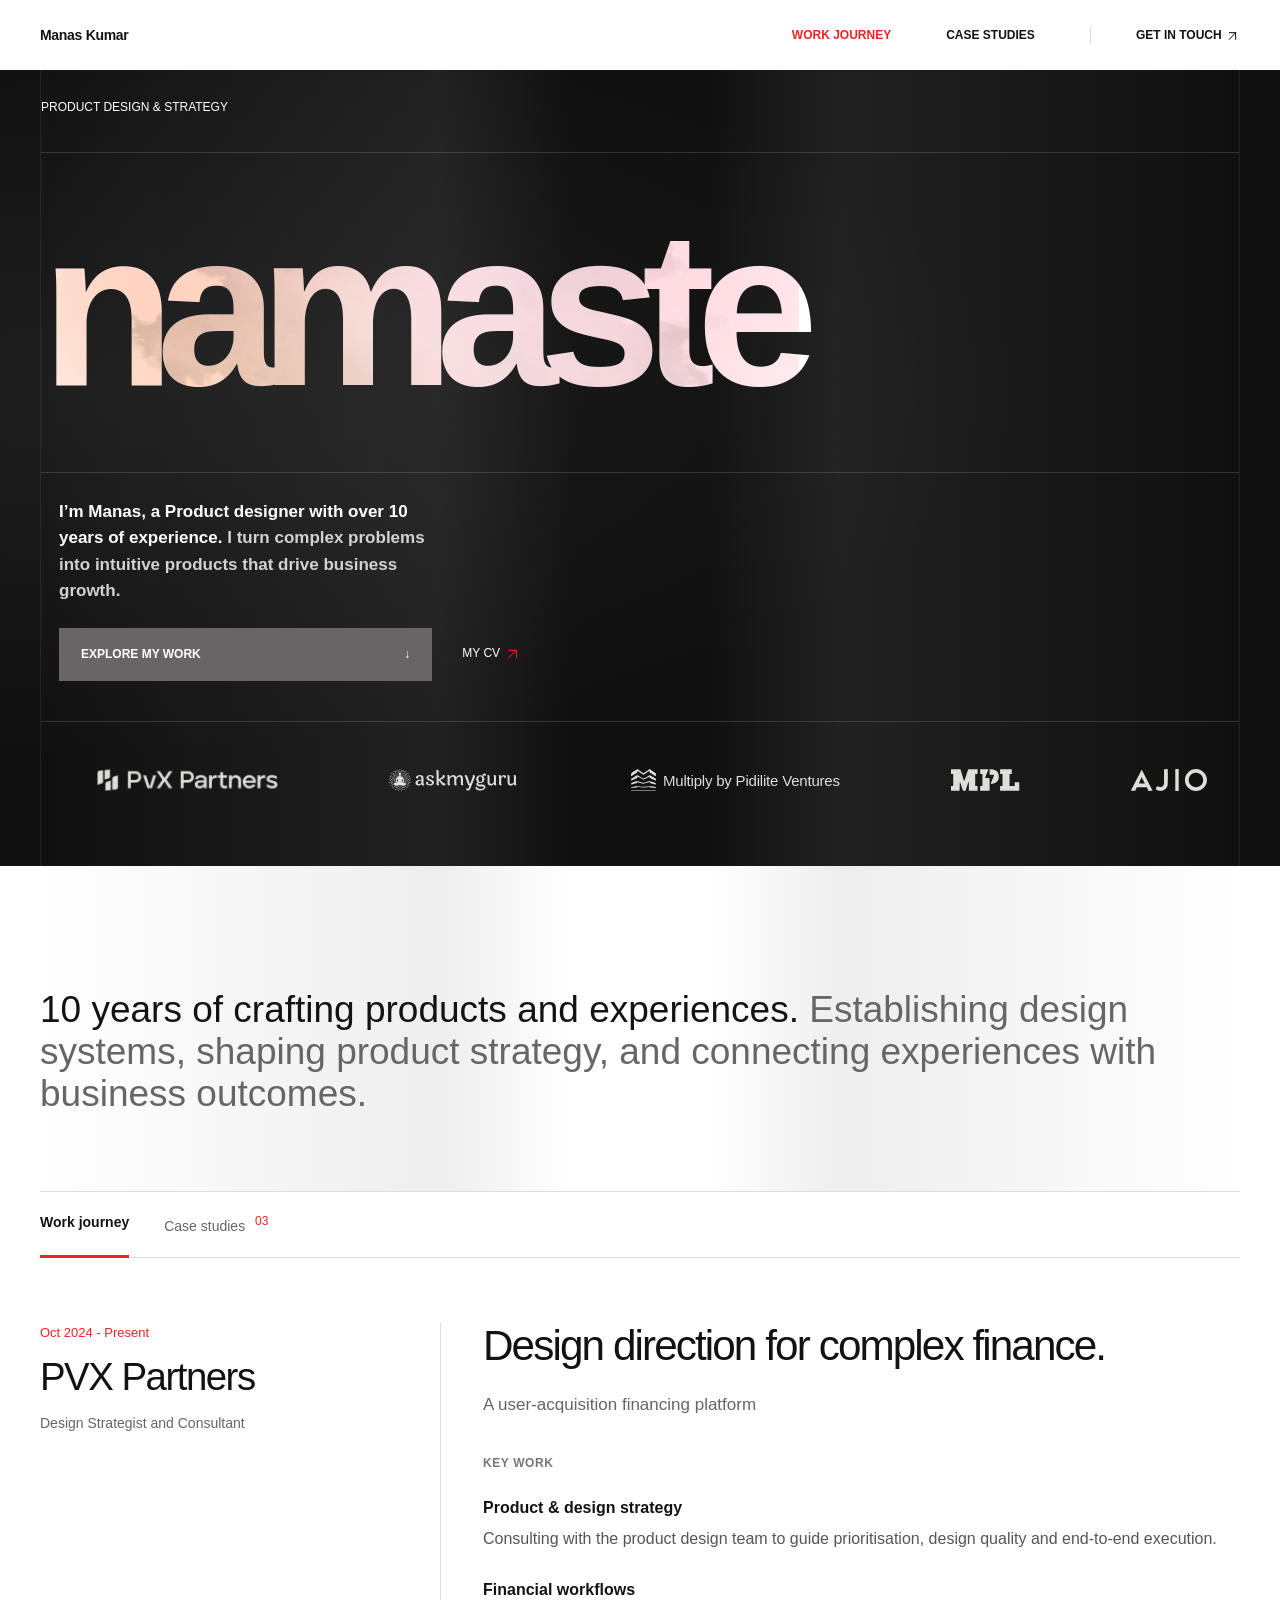
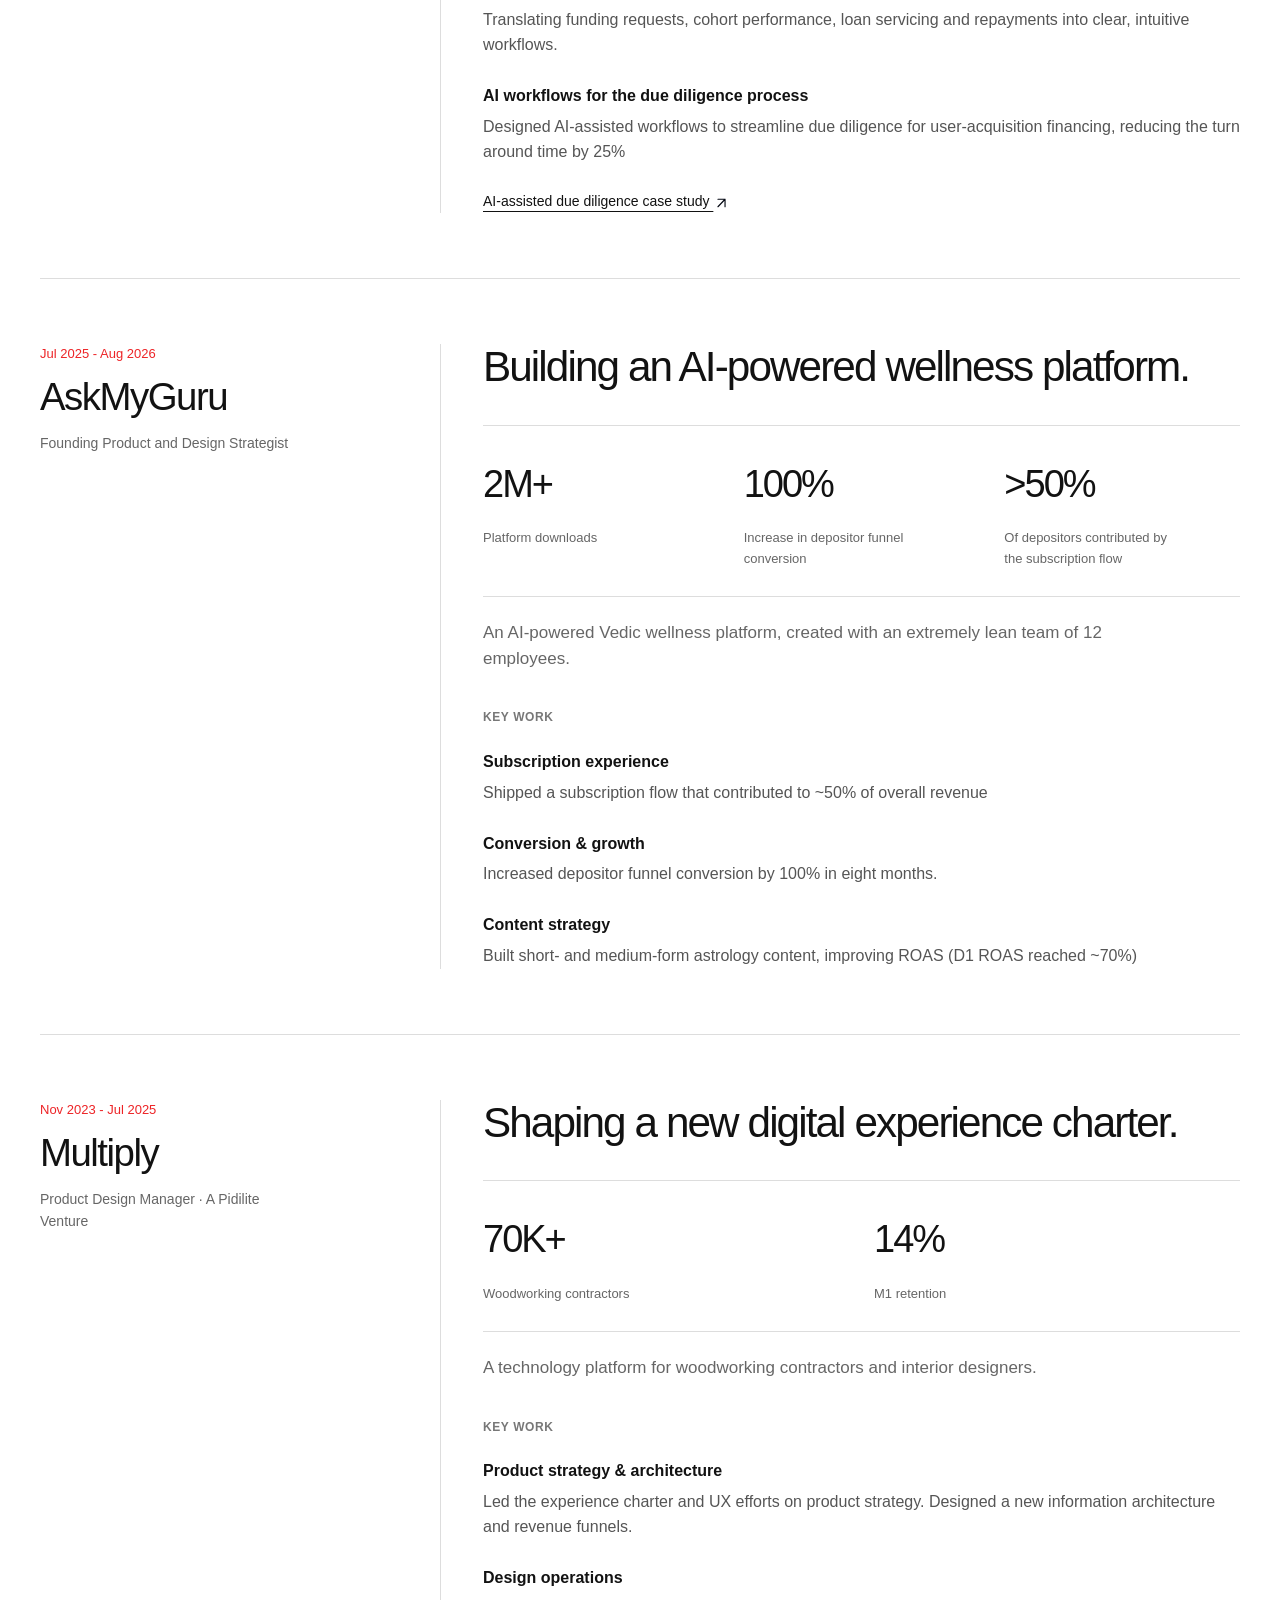
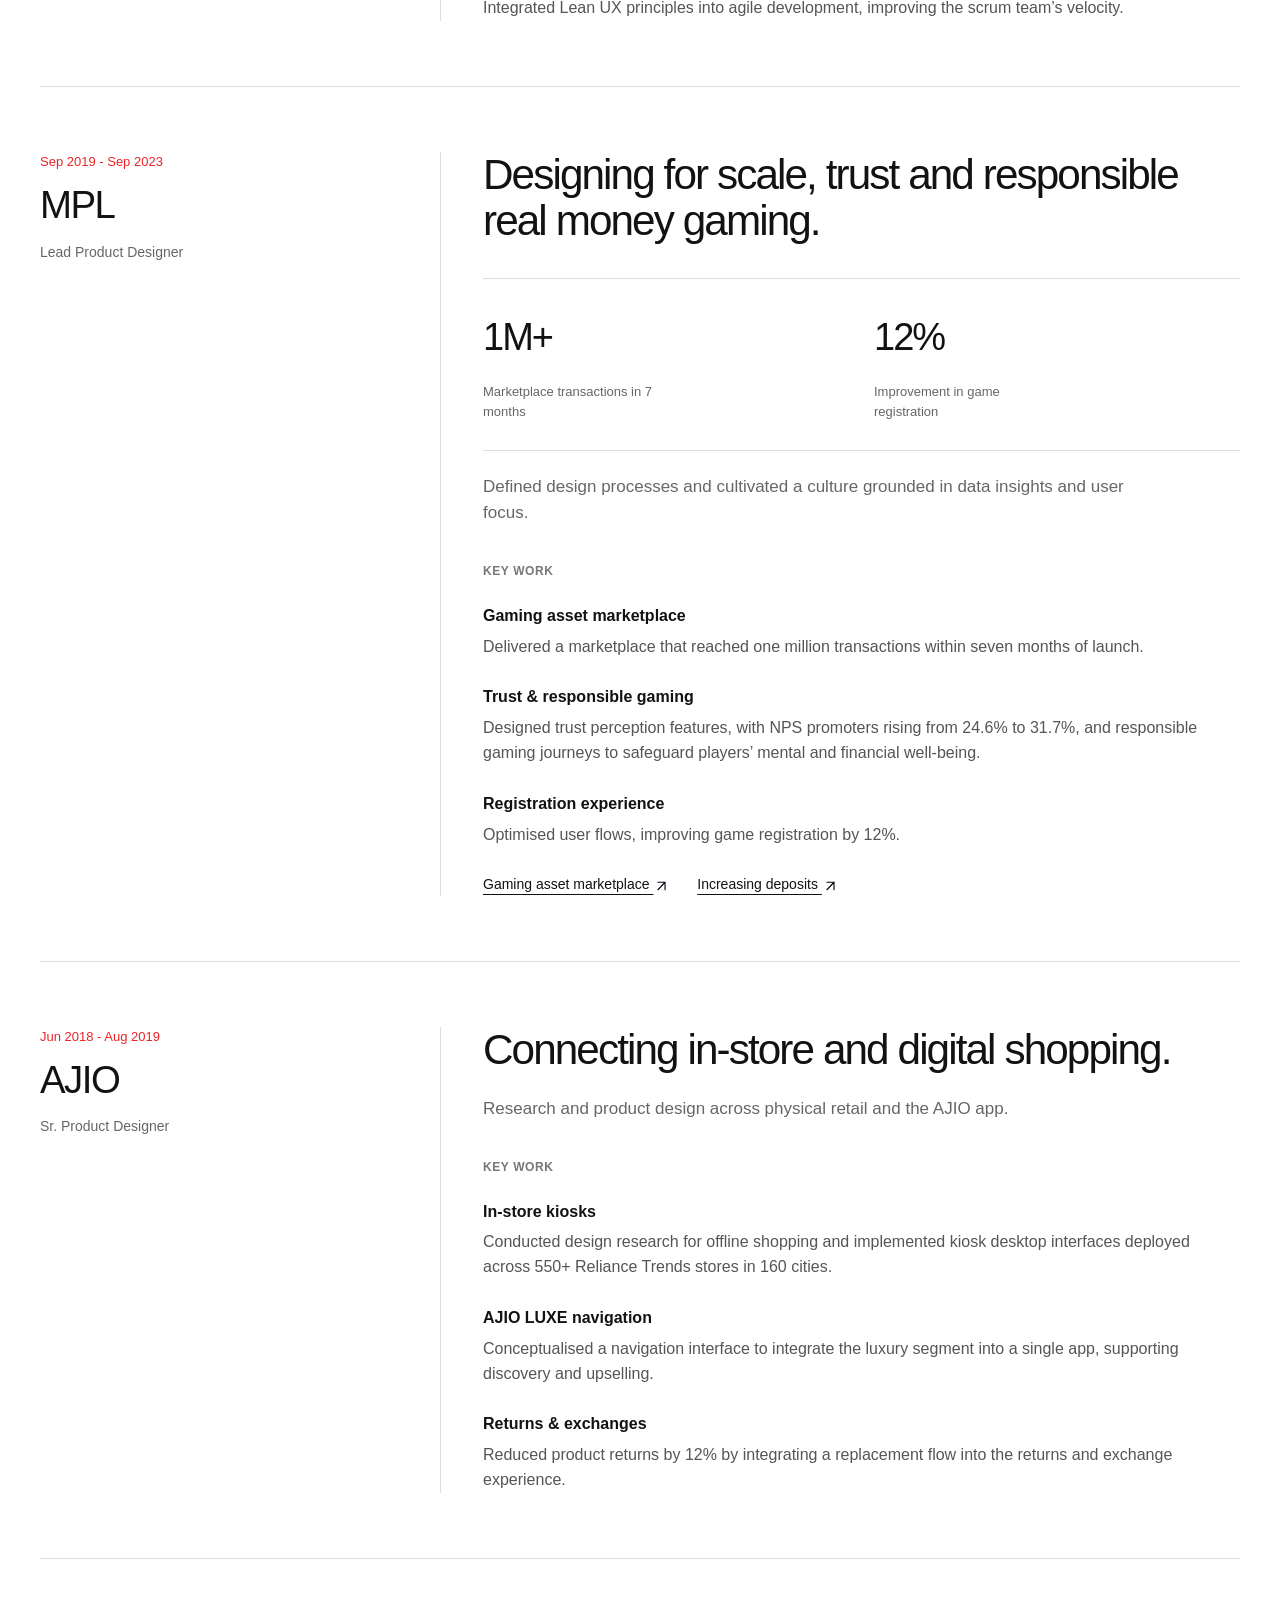
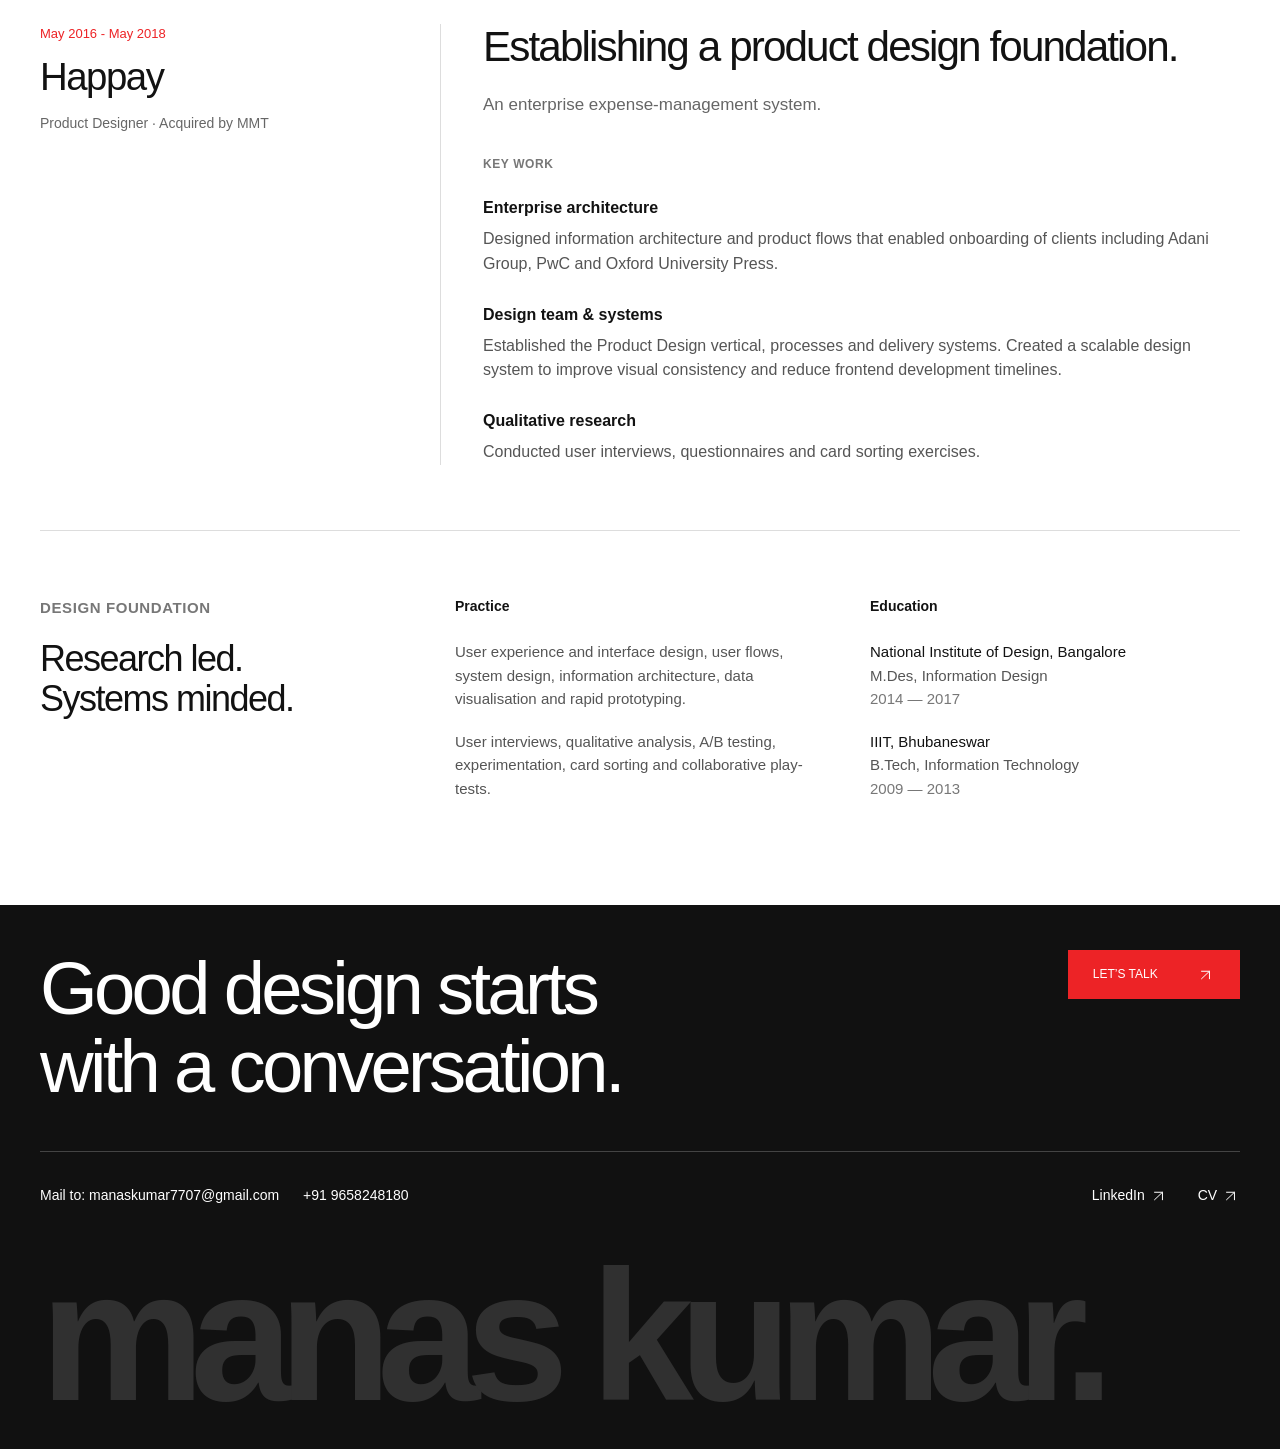
==== commit f3011310: "Update landing-page copy from Figma" ====
--- a/index.html
+++ b/index.html
@@ -16,4 +16,4 @@
 @media(forced-colors:active){.wash{display:none}}
 </style><style>.wash-rotating{background-image:url("./rotating-splash.svg");background-size:100% 160%;background-position:center;mix-blend-mode:multiply;opacity:.45}.rotation-paused .wash-rotating{background-image:url("./rotating-splash-still.svg")}@media(prefers-reduced-motion:reduce){.wash-rotating{background-image:url("./rotating-splash-still.svg")}}
 .rotation-toggle{position:absolute;bottom:3px;right:0;border:0;background:transparent;color:#aaa;font:12px/1.5 Arial,sans-serif;padding:2px 6px;cursor:pointer}.rotation-toggle:hover{color:#fff}.rotation-toggle:focus-visible{outline:2px solid var(--accent);outline-offset:2px}@media(prefers-reduced-motion:reduce){.rotation-toggle{display:none}}
-</style></head><body><a class="skip" href="#main">Skip to content</a><header class="wrap"><a class="wordmark" href="./index.html">Manas Kumar</a><nav aria-label="Main navigation"><a aria-current="page" href="./index.html#work">Work journey</a><a href="./case-studies.html">Case studies</a><a href="https://in.linkedin.com/in/manas-kumar-b710517a" rel="noopener" target="_blank">Get in touch <img alt="" aria-hidden="true" class="arrow-icon" src="./arrow-dark.svg"/></a></nav></header><main id="main"><section class="hero-stage"><div class="hero-grid wrap"><div class="hero-meta"><span>PRODUCT DESIGN &amp; STRATEGY</span></div><div class="name-stage"><h1>namaste<span aria-hidden="true" class="wash wash-rotating">namaste</span><span aria-hidden="true" class="wash wash-idle">namaste</span><span aria-hidden="true" class="wash wash-color">namaste</span></h1></div><div class="hero-bottom"><div class="hero-copy"><p><span class="hero-introduction">I’m Manas, a Product designer with over 10 years of experience.</span> I turn complex problems into intuitive products that drive business growth.</p><a class="solid-link" href="#work">EXPLORE MY WORK <span aria-hidden="true">↓</span></a></div><a class="hero-cv" href="./Manas-Kumar-CV.pdf" rel="noopener" target="_blank">MY CV <img alt="" aria-hidden="true" class="arrow-icon" src="./arrow-red.svg?v=20260928-mobile"/></a></div><div aria-label="Companies I have worked with" class="company-strip logo-marquee"><div class="logo-window"><div class="logo-track"><div class="logo-group"><div class="brand-logo pvx"><div class="pvx-crop"><img alt="PVX Partners" src="./logo-pvx.svg"/></div></div><div class="brand-logo askmyguru"><img alt="AskMyGuru" src="./logo-askmyguru.svg"/></div><div class="brand-logo multiply"><img alt="Multiply" src="./logo-multiply.svg"/><span>Multiply by Pidilite Ventures</span></div><div class="brand-logo mpl"><img alt="MPL" src="./logo-mpl.svg"/></div><div class="brand-logo ajio"><img alt="AJIO" src="./logo-ajio.svg"/></div><div class="brand-logo happay"><img alt="Happay" src="./logo-happay.svg"/></div></div><div aria-hidden="true" class="logo-group"><div class="brand-logo pvx"><div class="pvx-crop"><img alt="" src="./logo-pvx.svg"/></div></div><div class="brand-logo askmyguru"><img alt="" src="./logo-askmyguru.svg"/></div><div class="brand-logo multiply"><img alt="" src="./logo-multiply.svg"/><span>Multiply by Pidilite Ventures</span></div><div class="brand-logo mpl"><img alt="" src="./logo-mpl.svg"/></div><div class="brand-logo ajio"><img alt="" src="./logo-ajio.svg"/></div><div class="brand-logo happay"><img alt="" src="./logo-happay.svg"/></div></div></div></div></div></div></section><section class="opening wrap"><h2 class="opening-copy"><span>10 years of crafting products and experiences.</span> Establishing design systems, shaping product strategy, and connecting experiences with business outcomes.</h2></section><nav aria-label="Portfolio sections" class="journey-nav wrap"><a aria-current="page" href="#work">Work journey</a><a href="./case-studies.html">Case studies <span>03</span></a></nav><section aria-label="Work journey" class="timeline wrap" id="work"><span id="experience"></span><article class="career-row" id="pvx"><aside class="career-meta"><p class="career-date">Oct 2024 - Present</p><h2>PVX Partners</h2><p class="career-role">Design Strategist and Consultant</p></aside><div class="career-content"><h3>Design direction for complex finance.</h3><p class="career-about">A user-acquisition financing platform for client companies.</p><p class="eyebrow work-label">KEY WORK</p><div class="work-items"><div><h4>Product &amp; design strategy</h4><p>Consulting with the product design team to guide prioritisation, design quality and end-to-end execution.</p></div><div><h4>Financial workflows</h4><p>Translating funding requests, cohort performance, loan servicing and repayments into clear, intuitive workflows.</p></div><div><h4>AI workflows for the due diligence process</h4><p>Designed AI-assisted workflows to streamline due diligence for user-acquisition financing, reducing turnaround time by 25%.</p></div></div><div class="career-links"><a href="https://www.figma.com/deck/tCbVBahCQZDaGWypi3lBlV" rel="noopener" target="_blank">AI-assisted due diligence case study <img alt="" aria-hidden="true" class="arrow-icon" src="./arrow-dark.svg"/></a></div></div></article><article class="career-row" id="askmyguru"><aside class="career-meta"><p class="career-date">Jul 2025 - Aug 2026</p><h2>AskMyGuru</h2><p class="career-role">Founding Product and Design Strategist</p></aside><div class="career-content"><h3>Building an AI-powered wellness platform.</h3><div class="career-metrics"><div><strong>2M+</strong><span>Platform downloads</span></div><div><strong>100%</strong><span>Increase in depositor funnel conversion</span></div><div><strong>&gt;50%</strong><span>Of depositors contributed by the subscription flow</span></div></div><p class="career-about">An AI-powered Vedic wellness platform, created with an extremely lean team.</p><p class="eyebrow work-label">KEY WORK</p><div class="work-items"><div><h4>Subscription experience</h4><p>Shipped a subscription flow that contributed to more than half of all depositors.</p></div><div><h4>Conversion &amp; growth</h4><p>Increased depositor funnel conversion by 100% in eight months.</p></div><div><h4>Content strategy</h4><p>Built short- and medium-form astrology content, improving return on ad spend.</p></div></div></div></article><article class="career-row" id="multiply"><aside class="career-meta"><p class="career-date">Nov 2023 - Jul 2025</p><h2>Multiply</h2><p class="career-role">Product Design Manager · A Pidilite Venture</p></aside><div class="career-content"><h3>Shaping a new digital experience charter.</h3><div class="career-metrics"><div><strong>70K+</strong><span>Woodworking contractors</span></div><div><strong>14%</strong><span>M1 retention</span></div></div><p class="career-about">A technology platform for woodworking contractors and interior designers.</p><p class="eyebrow work-label">KEY WORK</p><div class="work-items"><div><h4>Product strategy &amp; architecture</h4><p>Led the experience charter and UX efforts on product strategy. Designed a new information architecture and revenue funnels.</p></div><div><h4>Design operations</h4><p>Integrated Lean UX principles into agile development, improving the scrum team’s velocity.</p></div></div></div></article><article class="career-row" id="mpl"><aside class="career-meta"><p class="career-date">Sep 2019 - Sep 2023</p><h2>MPL</h2><p class="career-role">Lead Product Designer</p></aside><div class="career-content"><h3>Designing for scale, trust and responsible play.</h3><div class="career-metrics"><div><strong>1M</strong><span>Marketplace transactions in 7 months</span></div><div><strong>12%</strong><span>Improvement in game registration</span></div></div><p class="career-about">Defined design processes and cultivated a culture grounded in data insights and user focus.</p><p class="eyebrow work-label">KEY WORK</p><div class="work-items"><div><h4>Gaming asset marketplace</h4><p>Delivered a marketplace that reached one million transactions within seven months of launch.</p></div><div><h4>Trust &amp; responsible gaming</h4><p>Designed trust perception features, with NPS promoters rising from 24.6% to 31.7%, and responsible gaming journeys to safeguard players’ mental and financial well-being.</p></div><div><h4>Registration experience</h4><p>Optimised user flows, improving game registration by 12%.</p></div></div><div class="career-links"><a href="https://medium.com/@manaskumar/1b709e469501" rel="noopener" target="_blank">Gaming asset marketplace <img alt="" aria-hidden="true" class="arrow-icon" src="./arrow-dark.svg"/></a><a href="https://pitch.com/v/increasing-deposits-in-real-money-gaming-platform-4pfdnw" rel="noopener" target="_blank">Increasing deposits <img alt="" aria-hidden="true" class="arrow-icon" src="./arrow-dark.svg"/></a></div></div></article><article class="career-row" id="ajio"><aside class="career-meta"><p class="career-date">Jun 2018 - Aug 2019</p><h2>AJIO</h2><p class="career-role">Sr. Product Designer</p></aside><div class="career-content"><h3>Connecting in-store and digital shopping.</h3><p class="career-about">Research and product design across physical retail and the AJIO app.</p><p class="eyebrow work-label">KEY WORK</p><div class="work-items"><div><h4>In-store kiosks</h4><p>Conducted design research for offline shopping and implemented kiosk desktop interfaces deployed across 550+ Reliance Trends stores in 160 cities.</p></div><div><h4>AJIO LUXE navigation</h4><p>Conceptualised a navigation interface to integrate the luxury segment into a single app, supporting discovery and upselling.</p></div><div><h4>Returns &amp; exchanges</h4><p>Reduced product returns by 12% by integrating a replacement flow into the returns and exchange experience.</p></div></div></div></article><article class="career-row" id="happay"><aside class="career-meta"><p class="career-date">May 2016 — May 2018</p><h2>Happay</h2><p class="career-role">Product Designer · Acquired by MMT</p></aside><div class="career-content"><h3>Establishing a product design foundation.</h3><p class="career-about">An enterprise expense-management system.</p><p class="eyebrow work-label">KEY WORK</p><div class="work-items"><div><h4>Enterprise architecture</h4><p>Designed information architecture and product flows that enabled onboarding of clients including Adani Group, PwC and Oxford University Press.</p></div><div><h4>Design team &amp; systems</h4><p>Established the Product Design vertical, processes and delivery systems. Created a scalable design system to improve visual consistency and reduce frontend development timelines.</p></div><div><h4>Qualitative research</h4><p>Conducted user interviews, questionnaires and card sorting exercises.</p></div></div></div></article></section><section class="foundations wrap"><div><p class="eyebrow">DESIGN FOUNDATION</p><h2>Research-led.<br/>Systems-minded.</h2></div><div><h3>Practice</h3><p>User experience and interface design, user flows, system design, information architecture, data visualisation and rapid prototyping.</p><p>User interviews, qualitative analysis, A/B testing, experimentation, card sorting and collaborative play-tests.</p></div><div><h3>Education</h3><p><strong>National Institute of Design, Bangalore</strong><br/>M.Des, Information Design<br/><span class="muted">2014 — 2017</span></p><p><strong>IIIT, Bhubaneswar</strong><br/>B.Tech, Information Technology<br/><span class="muted">2009 — 2013</span></p></div></section></main><footer><div class="wrap"><div class="footer-heading"><a class="contact-title" href="https://in.linkedin.com/in/manas-kumar-b710517a" rel="noopener" target="_blank">Good design starts<br/>with a conversation.</a><a class="footer-cta" href="https://in.linkedin.com/in/manas-kumar-b710517a" rel="noopener" target="_blank">LET’S TALK <span aria-hidden="true"><img alt="" aria-hidden="true" class="arrow-icon" src="./arrow-white.svg"/></span></a></div><div class="footer-bottom"><div class="contact-details"><a href="mailto:manaskumar7707@gmail.com">Mail to: manaskumar7707@gmail.com</a><a href="tel:+919658248180">+91 9658248180</a></div><div><a href="https://in.linkedin.com/in/manas-kumar-b710517a" rel="noopener" target="_blank">LinkedIn <img alt="" aria-hidden="true" class="arrow-icon" src="./arrow-white.svg"/></a><a href="./Manas-Kumar-CV.pdf" rel="noopener" target="_blank">CV <img alt="" aria-hidden="true" class="arrow-icon" src="./arrow-white.svg"/></a></div></div><div aria-hidden="true" class="footer-wordmark">manas kumar.</div></div></footer><script defer="" src="./watercolor.js"></script></body></html>
+</style></head><body><a class="skip" href="#main">Skip to content</a><header class="wrap"><a class="wordmark" href="./index.html">Manas Kumar</a><nav aria-label="Main navigation"><a aria-current="page" href="./index.html#work">Work journey</a><a href="./case-studies.html">Case studies</a><a href="https://in.linkedin.com/in/manas-kumar-b710517a" rel="noopener" target="_blank">Get in touch <img alt="" aria-hidden="true" class="arrow-icon" src="./arrow-dark.svg"/></a></nav></header><main id="main"><section class="hero-stage"><div class="hero-grid wrap"><div class="hero-meta"><span>PRODUCT DESIGN &amp; STRATEGY</span></div><div class="name-stage"><h1>namaste<span aria-hidden="true" class="wash wash-rotating">namaste</span><span aria-hidden="true" class="wash wash-idle">namaste</span><span aria-hidden="true" class="wash wash-color">namaste</span></h1></div><div class="hero-bottom"><div class="hero-copy"><p><span class="hero-introduction">I’m Manas, a Product designer with over 10 years of experience.</span> I turn complex problems into intuitive products that drive business growth.</p><a class="solid-link" href="#work">EXPLORE MY WORK <span aria-hidden="true">↓</span></a></div><a class="hero-cv" href="./Manas-Kumar-CV.pdf" rel="noopener" target="_blank">MY CV <img alt="" aria-hidden="true" class="arrow-icon" src="./arrow-red.svg?v=20260928-mobile"/></a></div><div aria-label="Companies I have worked with" class="company-strip logo-marquee"><div class="logo-window"><div class="logo-track"><div class="logo-group"><div class="brand-logo pvx"><div class="pvx-crop"><img alt="PVX Partners" src="./logo-pvx.svg"/></div></div><div class="brand-logo askmyguru"><img alt="AskMyGuru" src="./logo-askmyguru.svg"/></div><div class="brand-logo multiply"><img alt="Multiply" src="./logo-multiply.svg"/><span>Multiply by Pidilite Ventures</span></div><div class="brand-logo mpl"><img alt="MPL" src="./logo-mpl.svg"/></div><div class="brand-logo ajio"><img alt="AJIO" src="./logo-ajio.svg"/></div><div class="brand-logo happay"><img alt="Happay" src="./logo-happay.svg"/></div></div><div aria-hidden="true" class="logo-group"><div class="brand-logo pvx"><div class="pvx-crop"><img alt="" src="./logo-pvx.svg"/></div></div><div class="brand-logo askmyguru"><img alt="" src="./logo-askmyguru.svg"/></div><div class="brand-logo multiply"><img alt="" src="./logo-multiply.svg"/><span>Multiply by Pidilite Ventures</span></div><div class="brand-logo mpl"><img alt="" src="./logo-mpl.svg"/></div><div class="brand-logo ajio"><img alt="" src="./logo-ajio.svg"/></div><div class="brand-logo happay"><img alt="" src="./logo-happay.svg"/></div></div></div></div></div></div></section><section class="opening wrap"><h2 class="opening-copy"><span>10 years of crafting products and experiences.</span> Establishing design systems, shaping product strategy, and connecting experiences with business outcomes.</h2></section><nav aria-label="Portfolio sections" class="journey-nav wrap"><a aria-current="page" href="#work">Work journey</a><a href="./case-studies.html">Case studies <span>03</span></a></nav><section aria-label="Work journey" class="timeline wrap" id="work"><span id="experience"></span><article class="career-row" id="pvx"><aside class="career-meta"><p class="career-date">Oct 2024 - Present</p><h2>PVX Partners</h2><p class="career-role">Design Strategist and Consultant</p></aside><div class="career-content"><h3>Design direction for complex finance.</h3><p class="career-about">A user-acquisition financing platform</p><p class="eyebrow work-label">KEY WORK</p><div class="work-items"><div><h4>Product &amp; design strategy</h4><p>Consulting with the product design team to guide prioritisation, design quality and end-to-end execution.</p></div><div><h4>Financial workflows</h4><p>Translating funding requests, cohort performance, loan servicing and repayments into clear, intuitive workflows.</p></div><div><h4>AI workflows for the due diligence process</h4><p>Designed AI-assisted workflows to streamline due diligence for user-acquisition financing, reducing the turn around time by 25%</p></div></div><div class="career-links"><a href="https://www.figma.com/deck/tCbVBahCQZDaGWypi3lBlV" rel="noopener" target="_blank">AI-assisted due diligence case study <img alt="" aria-hidden="true" class="arrow-icon" src="./arrow-dark.svg"/></a></div></div></article><article class="career-row" id="askmyguru"><aside class="career-meta"><p class="career-date">Jul 2025 - Aug 2026</p><h2>AskMyGuru</h2><p class="career-role">Founding Product and Design Strategist</p></aside><div class="career-content"><h3>Building an AI-powered wellness platform.</h3><div class="career-metrics"><div><strong>2M+</strong><span>Platform downloads</span></div><div><strong>100%</strong><span>Increase in depositor funnel conversion</span></div><div><strong>&gt;50%</strong><span>Of depositors contributed by the subscription flow</span></div></div><p class="career-about">An AI-powered Vedic wellness platform, created with an extremely lean team of 12 employees.</p><p class="eyebrow work-label">KEY WORK</p><div class="work-items"><div><h4>Subscription experience</h4><p>Shipped a subscription flow that contributed to ~50% of overall revenue</p></div><div><h4>Conversion &amp; growth</h4><p>Increased depositor funnel conversion by 100% in eight months.</p></div><div><h4>Content strategy</h4><p>Built short- and medium-form astrology content, improving ROAS (D1 ROAS reached ~70%)</p></div></div></div></article><article class="career-row" id="multiply"><aside class="career-meta"><p class="career-date">Nov 2023 - Jul 2025</p><h2>Multiply</h2><p class="career-role">Product Design Manager · A Pidilite Venture</p></aside><div class="career-content"><h3>Shaping a new digital experience charter.</h3><div class="career-metrics"><div><strong>70K+</strong><span>Woodworking contractors</span></div><div><strong>14%</strong><span>M1 retention</span></div></div><p class="career-about">A technology platform for woodworking contractors and interior designers.</p><p class="eyebrow work-label">KEY WORK</p><div class="work-items"><div><h4>Product strategy &amp; architecture</h4><p>Led the experience charter and UX efforts on product strategy. Designed a new information architecture and revenue funnels.</p></div><div><h4>Design operations</h4><p>Integrated Lean UX principles into agile development, improving the scrum team’s velocity.</p></div></div></div></article><article class="career-row" id="mpl"><aside class="career-meta"><p class="career-date">Sep 2019 - Sep 2023</p><h2>MPL</h2><p class="career-role">Lead Product Designer</p></aside><div class="career-content"><h3>Designing for scale, trust and responsible real money gaming.</h3><div class="career-metrics"><div><strong>1M+</strong><span>Marketplace transactions in 7 months</span></div><div><strong>12%</strong><span>Improvement in game registration</span></div></div><p class="career-about">Defined design processes and cultivated a culture grounded in data insights and user focus.</p><p class="eyebrow work-label">KEY WORK</p><div class="work-items"><div><h4>Gaming asset marketplace</h4><p>Delivered a marketplace that reached one million transactions within seven months of launch.</p></div><div><h4>Trust &amp; responsible gaming</h4><p>Designed trust perception features, with NPS promoters rising from 24.6% to 31.7%, and responsible gaming journeys to safeguard players’ mental and financial well-being.</p></div><div><h4>Registration experience</h4><p>Optimised user flows, improving game registration by 12%.</p></div></div><div class="career-links"><a href="https://medium.com/@manaskumar/1b709e469501" rel="noopener" target="_blank">Gaming asset marketplace <img alt="" aria-hidden="true" class="arrow-icon" src="./arrow-dark.svg"/></a><a href="https://pitch.com/v/increasing-deposits-in-real-money-gaming-platform-4pfdnw" rel="noopener" target="_blank">Increasing deposits <img alt="" aria-hidden="true" class="arrow-icon" src="./arrow-dark.svg"/></a></div></div></article><article class="career-row" id="ajio"><aside class="career-meta"><p class="career-date">Jun 2018 - Aug 2019</p><h2>AJIO</h2><p class="career-role">Sr. Product Designer</p></aside><div class="career-content"><h3>Connecting in-store and digital shopping.</h3><p class="career-about">Research and product design across physical retail and the AJIO app.</p><p class="eyebrow work-label">KEY WORK</p><div class="work-items"><div><h4>In-store kiosks</h4><p>Conducted design research for offline shopping and implemented kiosk desktop interfaces deployed across 550+ Reliance Trends stores in 160 cities.</p></div><div><h4>AJIO LUXE navigation</h4><p>Conceptualised a navigation interface to integrate the luxury segment into a single app, supporting discovery and upselling.</p></div><div><h4>Returns &amp; exchanges</h4><p>Reduced product returns by 12% by integrating a replacement flow into the returns and exchange experience.</p></div></div></div></article><article class="career-row" id="happay"><aside class="career-meta"><p class="career-date">May 2016 - May 2018</p><h2>Happay</h2><p class="career-role">Product Designer · Acquired by MMT</p></aside><div class="career-content"><h3>Establishing a product design foundation.</h3><p class="career-about">An enterprise expense-management system.</p><p class="eyebrow work-label">KEY WORK</p><div class="work-items"><div><h4>Enterprise architecture</h4><p>Designed information architecture and product flows that enabled onboarding of clients including Adani Group, PwC and Oxford University Press.</p></div><div><h4>Design team &amp; systems</h4><p>Established the Product Design vertical, processes and delivery systems. Created a scalable design system to improve visual consistency and reduce frontend development timelines.</p></div><div><h4>Qualitative research</h4><p>Conducted user interviews, questionnaires and card sorting exercises.</p></div></div></div></article></section><section class="foundations wrap"><div><p class="eyebrow">DESIGN FOUNDATION</p><h2>Research led.<br/>Systems minded.</h2></div><div><h3>Practice</h3><p>User experience and interface design, user flows, system design, information architecture, data visualisation and rapid prototyping.</p><p>User interviews, qualitative analysis, A/B testing, experimentation, card sorting and collaborative play-tests.</p></div><div><h3>Education</h3><p><strong>National Institute of Design, Bangalore</strong><br/>M.Des, Information Design<br/><span class="muted">2014 — 2017</span></p><p><strong>IIIT, Bhubaneswar</strong><br/>B.Tech, Information Technology<br/><span class="muted">2009 — 2013</span></p></div></section></main><footer><div class="wrap"><div class="footer-heading"><a class="contact-title" href="https://in.linkedin.com/in/manas-kumar-b710517a" rel="noopener" target="_blank">Good design starts<br/>with a conversation.</a><a class="footer-cta" href="https://in.linkedin.com/in/manas-kumar-b710517a" rel="noopener" target="_blank">LET’S TALK <span aria-hidden="true"><img alt="" aria-hidden="true" class="arrow-icon" src="./arrow-white.svg"/></span></a></div><div class="footer-bottom"><div class="contact-details"><a href="mailto:manaskumar7707@gmail.com">Mail to: manaskumar7707@gmail.com</a><a href="tel:+919658248180">+91 9658248180</a></div><div><a href="https://in.linkedin.com/in/manas-kumar-b710517a" rel="noopener" target="_blank">LinkedIn <img alt="" aria-hidden="true" class="arrow-icon" src="./arrow-white.svg"/></a><a href="./Manas-Kumar-CV.pdf" rel="noopener" target="_blank">CV <img alt="" aria-hidden="true" class="arrow-icon" src="./arrow-white.svg"/></a></div></div><div aria-hidden="true" class="footer-wordmark">manas kumar.</div></div></footer><script defer="" src="./watercolor.js"></script></body></html>
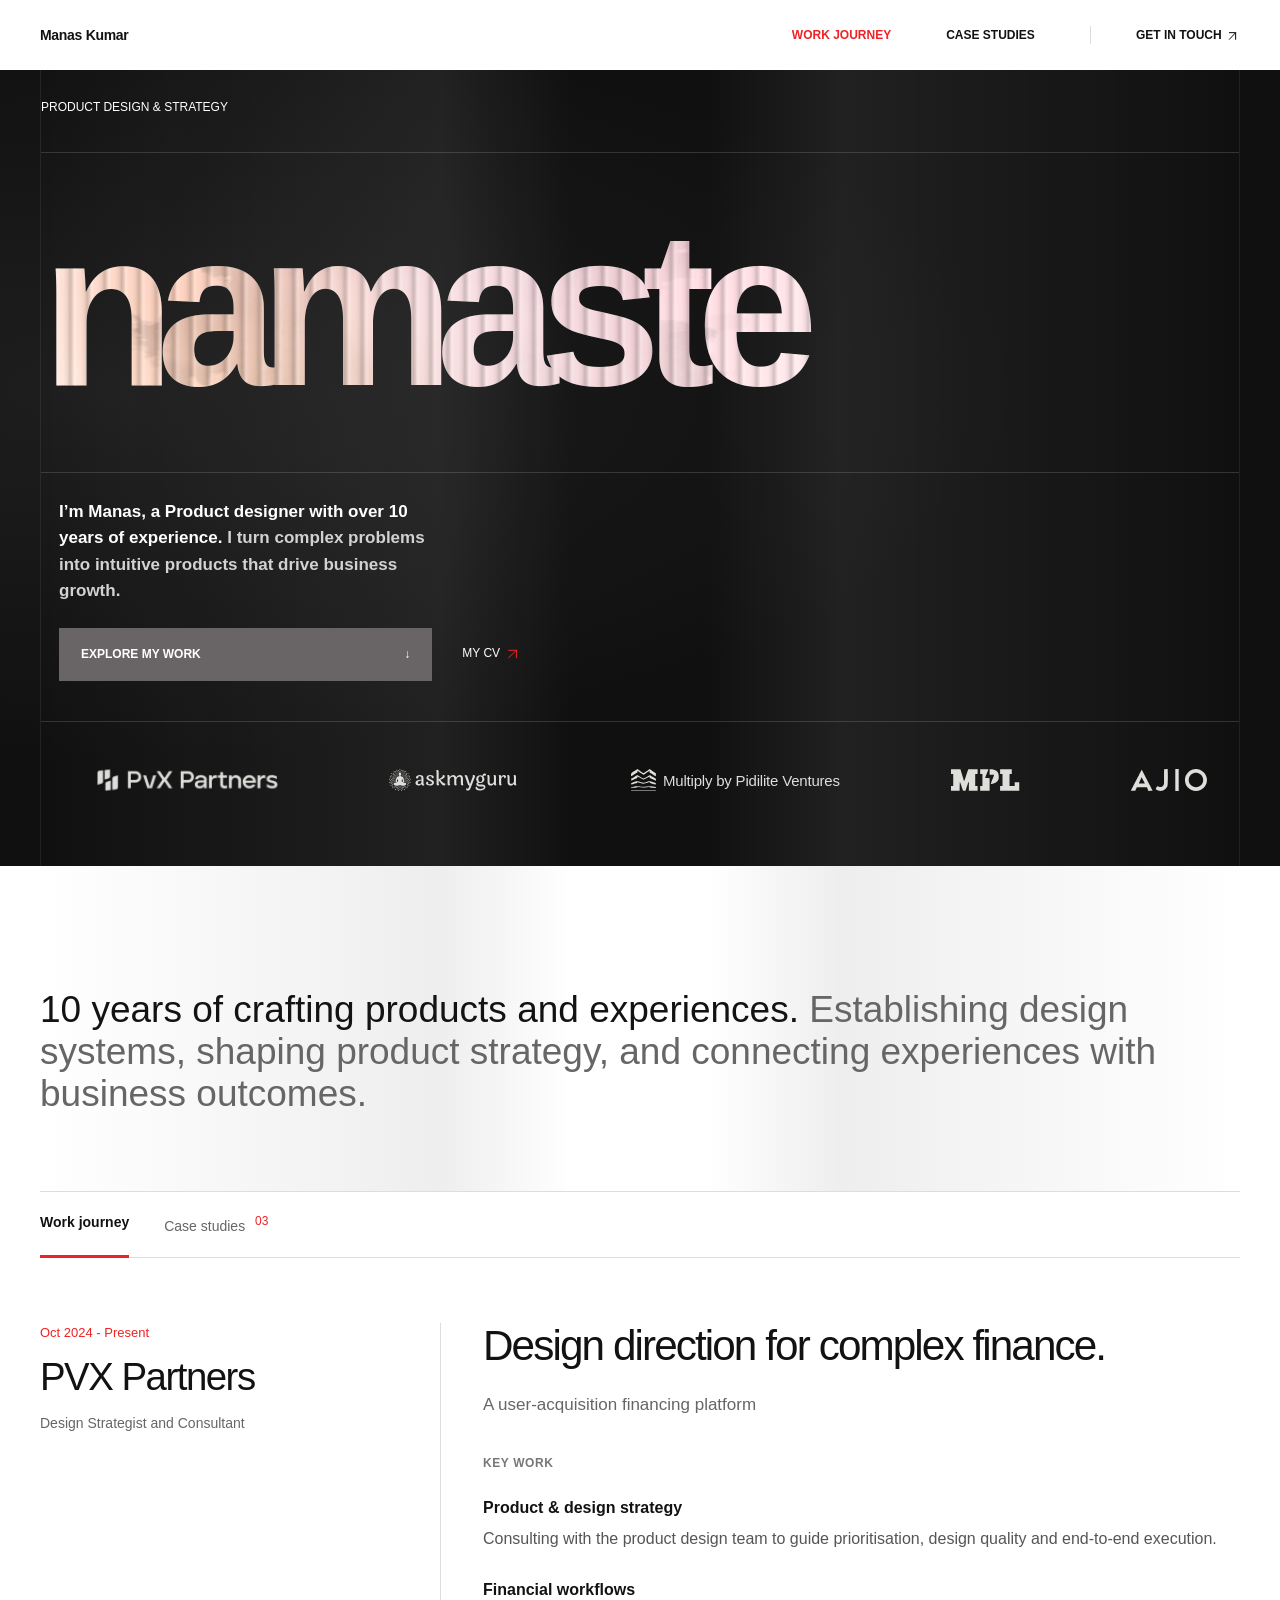
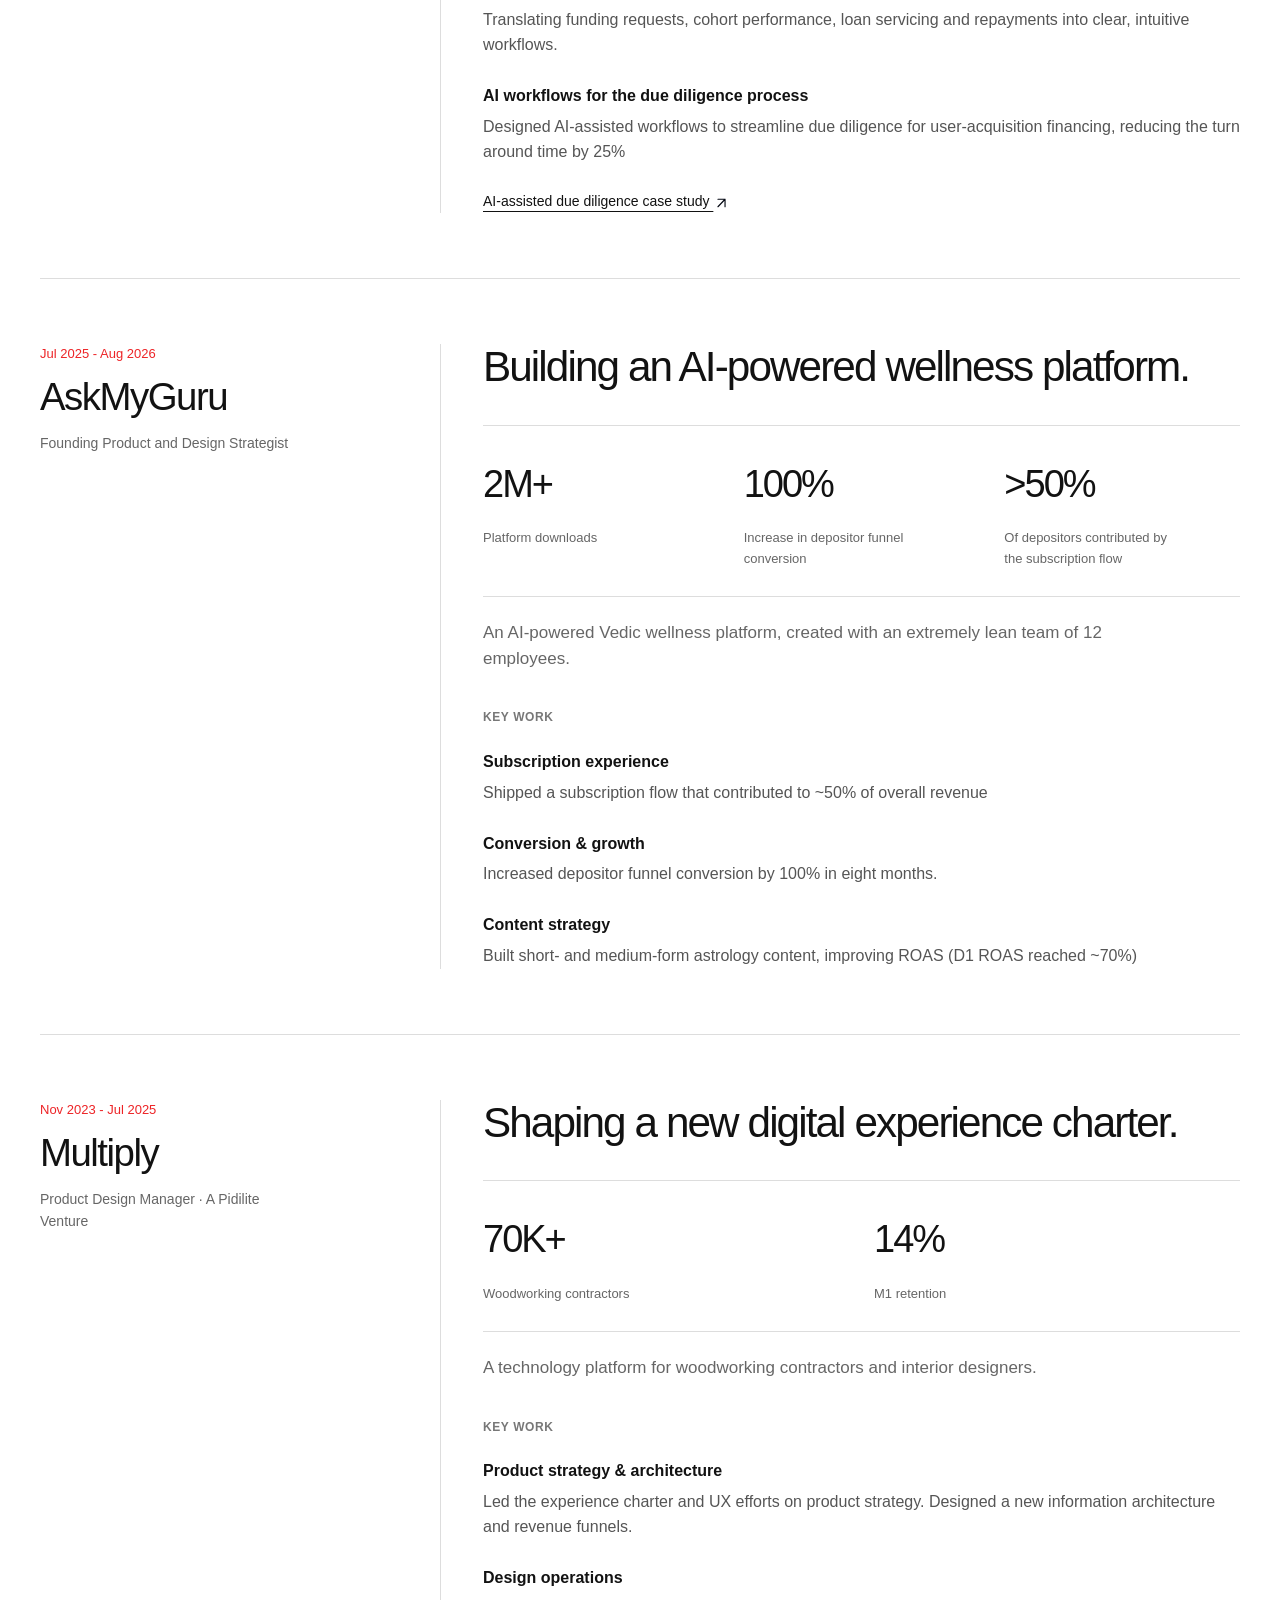
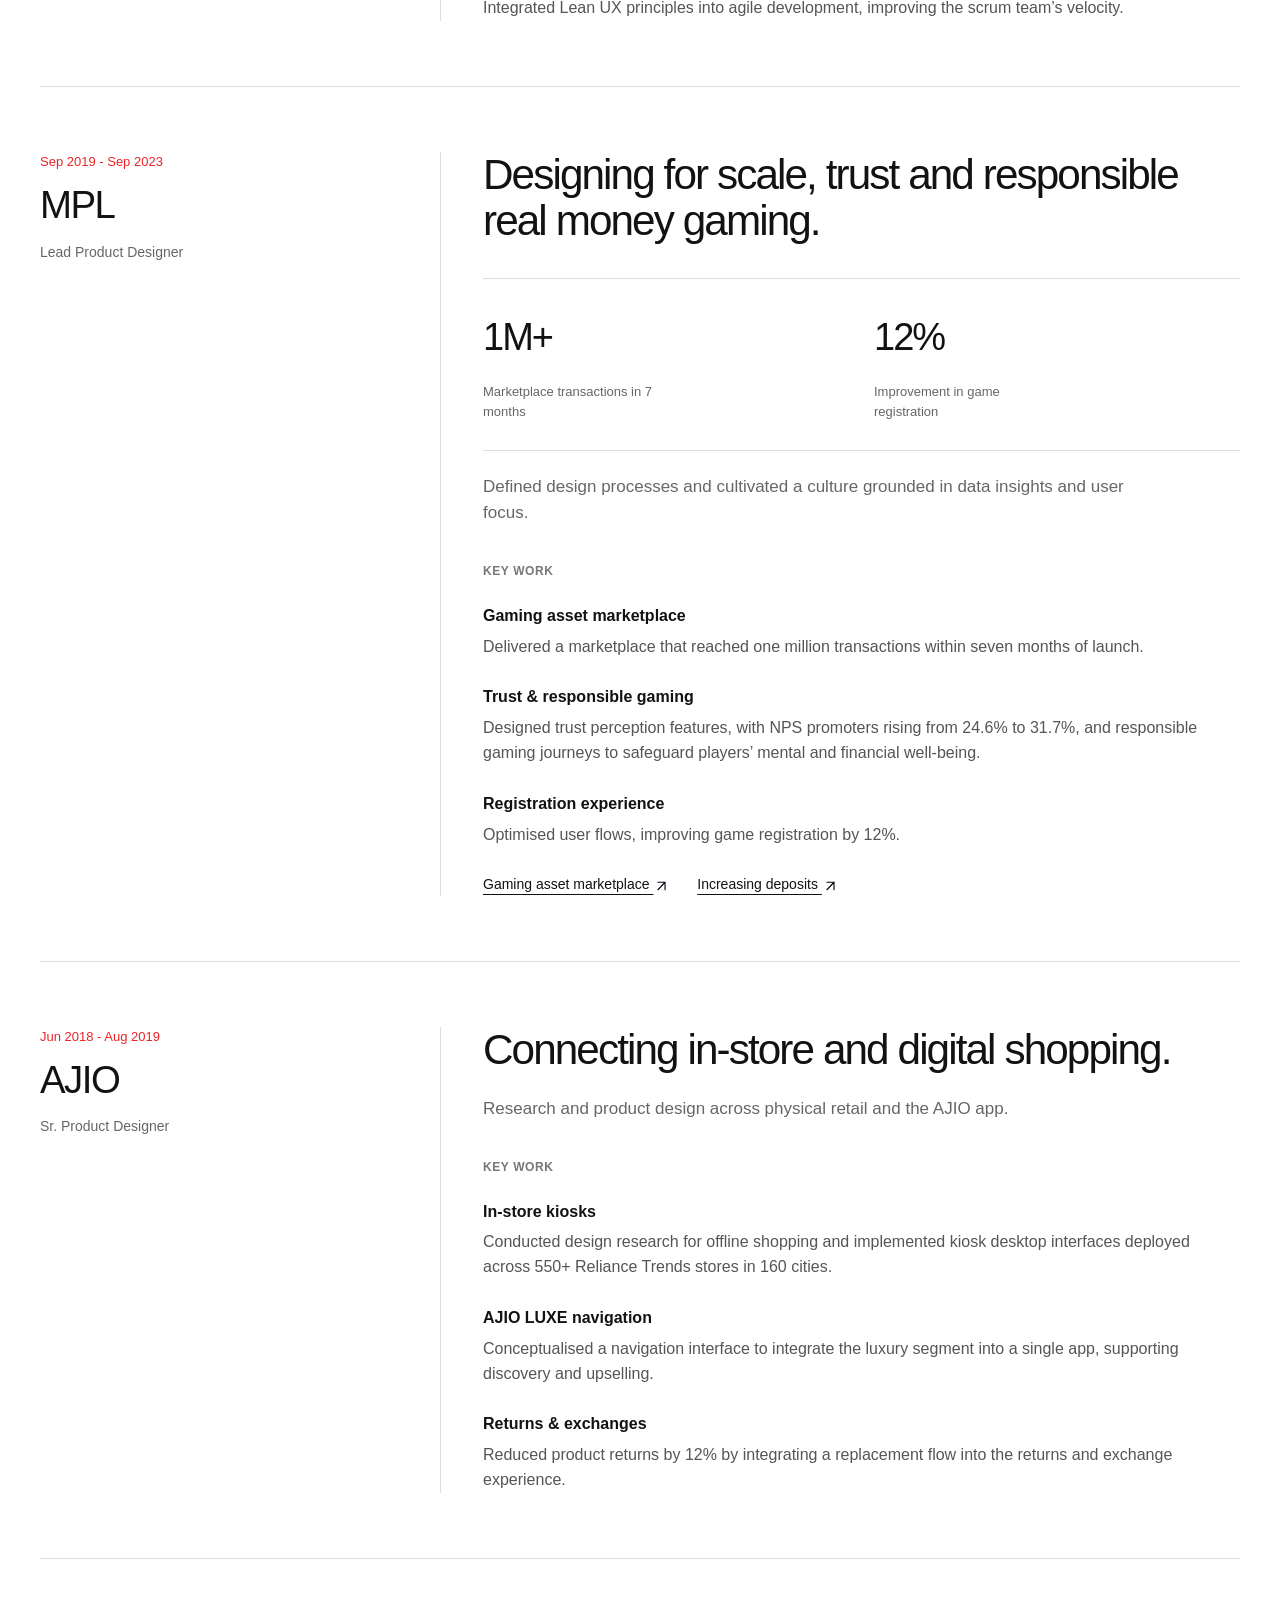
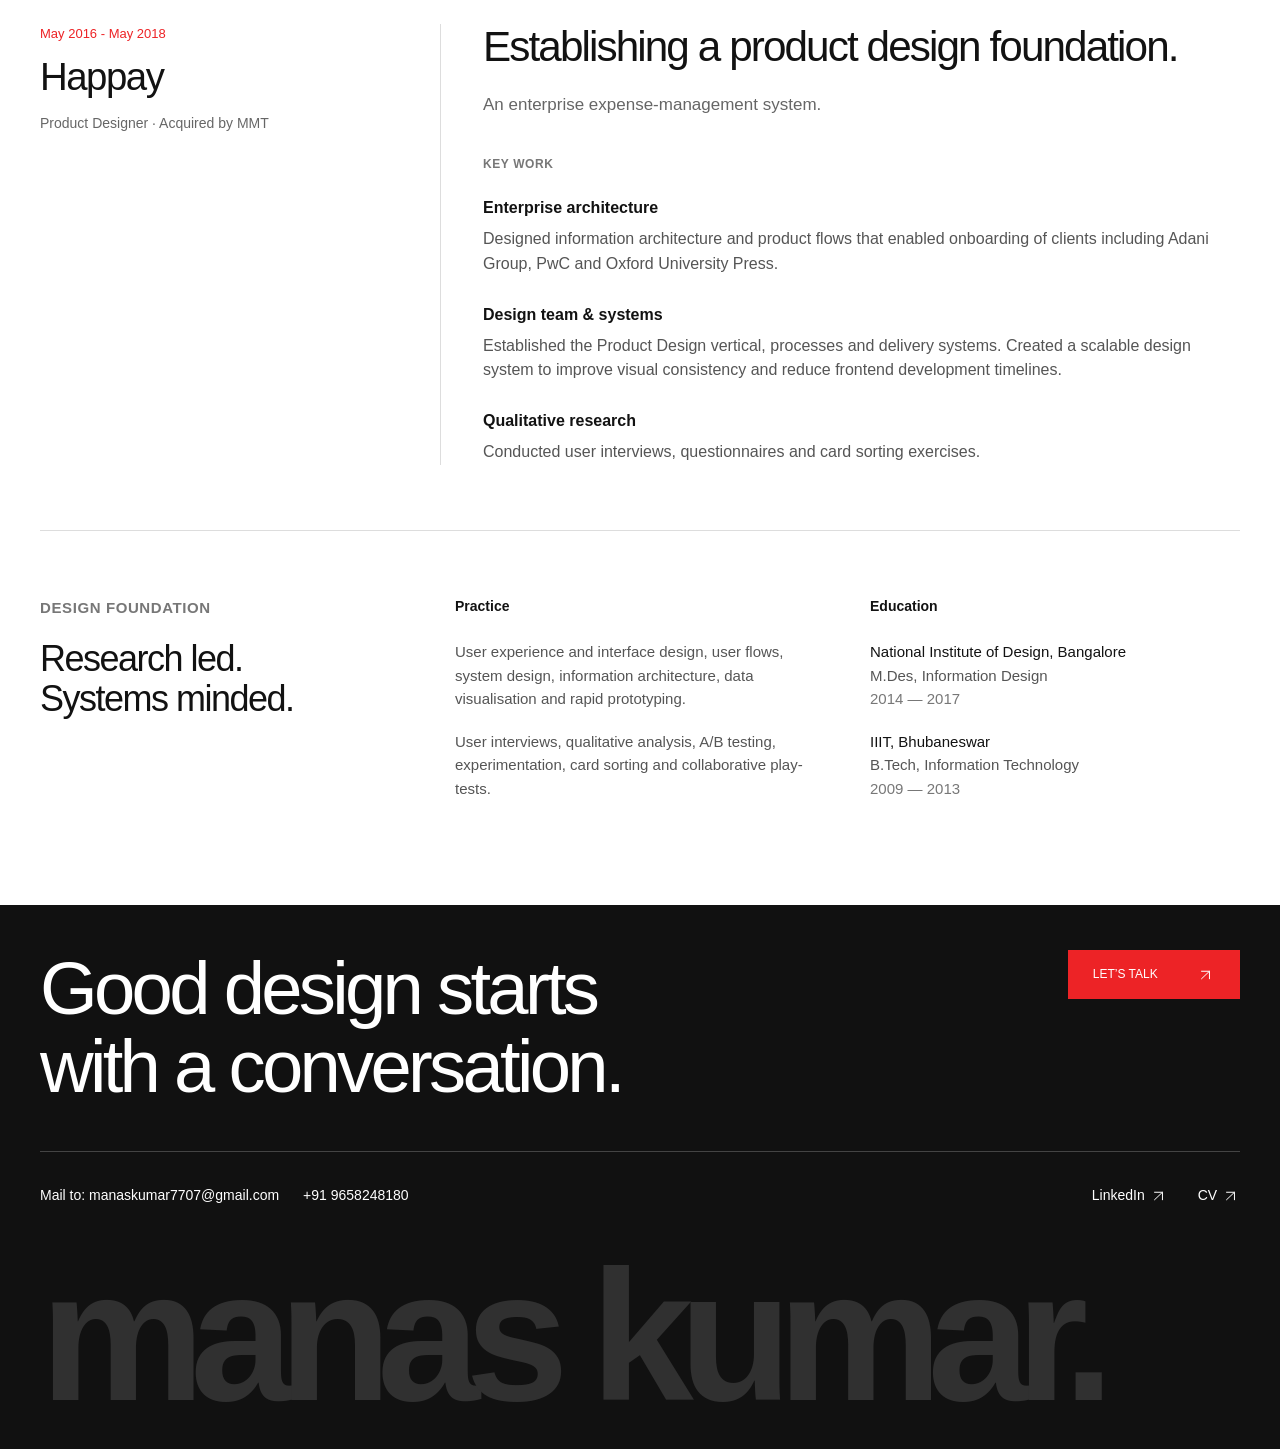
==== commit 192090d4: "Fix namaste splash clipping and add fluted glass texture" ====
--- a/index.html
+++ b/index.html
@@ -16,4 +16,10 @@
 @media(forced-colors:active){.wash{display:none}}
 </style><style>.wash-rotating{background-image:url("./rotating-splash.svg");background-size:100% 160%;background-position:center;mix-blend-mode:multiply;opacity:.45}.rotation-paused .wash-rotating{background-image:url("./rotating-splash-still.svg")}@media(prefers-reduced-motion:reduce){.wash-rotating{background-image:url("./rotating-splash-still.svg")}}
 .rotation-toggle{position:absolute;bottom:3px;right:0;border:0;background:transparent;color:#aaa;font:12px/1.5 Arial,sans-serif;padding:2px 6px;cursor:pointer}.rotation-toggle:hover{color:#fff}.rotation-toggle:focus-visible{outline:2px solid var(--accent);outline-offset:2px}@media(prefers-reduced-motion:reduce){.rotation-toggle{display:none}}
-</style></head><body><a class="skip" href="#main">Skip to content</a><header class="wrap"><a class="wordmark" href="./index.html">Manas Kumar</a><nav aria-label="Main navigation"><a aria-current="page" href="./index.html#work">Work journey</a><a href="./case-studies.html">Case studies</a><a href="https://in.linkedin.com/in/manas-kumar-b710517a" rel="noopener" target="_blank">Get in touch <img alt="" aria-hidden="true" class="arrow-icon" src="./arrow-dark.svg"/></a></nav></header><main id="main"><section class="hero-stage"><div class="hero-grid wrap"><div class="hero-meta"><span>PRODUCT DESIGN &amp; STRATEGY</span></div><div class="name-stage"><h1>namaste<span aria-hidden="true" class="wash wash-rotating">namaste</span><span aria-hidden="true" class="wash wash-idle">namaste</span><span aria-hidden="true" class="wash wash-color">namaste</span></h1></div><div class="hero-bottom"><div class="hero-copy"><p><span class="hero-introduction">I’m Manas, a Product designer with over 10 years of experience.</span> I turn complex problems into intuitive products that drive business growth.</p><a class="solid-link" href="#work">EXPLORE MY WORK <span aria-hidden="true">↓</span></a></div><a class="hero-cv" href="./Manas-Kumar-CV.pdf" rel="noopener" target="_blank">MY CV <img alt="" aria-hidden="true" class="arrow-icon" src="./arrow-red.svg?v=20260928-mobile"/></a></div><div aria-label="Companies I have worked with" class="company-strip logo-marquee"><div class="logo-window"><div class="logo-track"><div class="logo-group"><div class="brand-logo pvx"><div class="pvx-crop"><img alt="PVX Partners" src="./logo-pvx.svg"/></div></div><div class="brand-logo askmyguru"><img alt="AskMyGuru" src="./logo-askmyguru.svg"/></div><div class="brand-logo multiply"><img alt="Multiply" src="./logo-multiply.svg"/><span>Multiply by Pidilite Ventures</span></div><div class="brand-logo mpl"><img alt="MPL" src="./logo-mpl.svg"/></div><div class="brand-logo ajio"><img alt="AJIO" src="./logo-ajio.svg"/></div><div class="brand-logo happay"><img alt="Happay" src="./logo-happay.svg"/></div></div><div aria-hidden="true" class="logo-group"><div class="brand-logo pvx"><div class="pvx-crop"><img alt="" src="./logo-pvx.svg"/></div></div><div class="brand-logo askmyguru"><img alt="" src="./logo-askmyguru.svg"/></div><div class="brand-logo multiply"><img alt="" src="./logo-multiply.svg"/><span>Multiply by Pidilite Ventures</span></div><div class="brand-logo mpl"><img alt="" src="./logo-mpl.svg"/></div><div class="brand-logo ajio"><img alt="" src="./logo-ajio.svg"/></div><div class="brand-logo happay"><img alt="" src="./logo-happay.svg"/></div></div></div></div></div></div></section><section class="opening wrap"><h2 class="opening-copy"><span>10 years of crafting products and experiences.</span> Establishing design systems, shaping product strategy, and connecting experiences with business outcomes.</h2></section><nav aria-label="Portfolio sections" class="journey-nav wrap"><a aria-current="page" href="#work">Work journey</a><a href="./case-studies.html">Case studies <span>03</span></a></nav><section aria-label="Work journey" class="timeline wrap" id="work"><span id="experience"></span><article class="career-row" id="pvx"><aside class="career-meta"><p class="career-date">Oct 2024 - Present</p><h2>PVX Partners</h2><p class="career-role">Design Strategist and Consultant</p></aside><div class="career-content"><h3>Design direction for complex finance.</h3><p class="career-about">A user-acquisition financing platform</p><p class="eyebrow work-label">KEY WORK</p><div class="work-items"><div><h4>Product &amp; design strategy</h4><p>Consulting with the product design team to guide prioritisation, design quality and end-to-end execution.</p></div><div><h4>Financial workflows</h4><p>Translating funding requests, cohort performance, loan servicing and repayments into clear, intuitive workflows.</p></div><div><h4>AI workflows for the due diligence process</h4><p>Designed AI-assisted workflows to streamline due diligence for user-acquisition financing, reducing the turn around time by 25%</p></div></div><div class="career-links"><a href="https://www.figma.com/deck/tCbVBahCQZDaGWypi3lBlV" rel="noopener" target="_blank">AI-assisted due diligence case study <img alt="" aria-hidden="true" class="arrow-icon" src="./arrow-dark.svg"/></a></div></div></article><article class="career-row" id="askmyguru"><aside class="career-meta"><p class="career-date">Jul 2025 - Aug 2026</p><h2>AskMyGuru</h2><p class="career-role">Founding Product and Design Strategist</p></aside><div class="career-content"><h3>Building an AI-powered wellness platform.</h3><div class="career-metrics"><div><strong>2M+</strong><span>Platform downloads</span></div><div><strong>100%</strong><span>Increase in depositor funnel conversion</span></div><div><strong>&gt;50%</strong><span>Of depositors contributed by the subscription flow</span></div></div><p class="career-about">An AI-powered Vedic wellness platform, created with an extremely lean team of 12 employees.</p><p class="eyebrow work-label">KEY WORK</p><div class="work-items"><div><h4>Subscription experience</h4><p>Shipped a subscription flow that contributed to ~50% of overall revenue</p></div><div><h4>Conversion &amp; growth</h4><p>Increased depositor funnel conversion by 100% in eight months.</p></div><div><h4>Content strategy</h4><p>Built short- and medium-form astrology content, improving ROAS (D1 ROAS reached ~70%)</p></div></div></div></article><article class="career-row" id="multiply"><aside class="career-meta"><p class="career-date">Nov 2023 - Jul 2025</p><h2>Multiply</h2><p class="career-role">Product Design Manager · A Pidilite Venture</p></aside><div class="career-content"><h3>Shaping a new digital experience charter.</h3><div class="career-metrics"><div><strong>70K+</strong><span>Woodworking contractors</span></div><div><strong>14%</strong><span>M1 retention</span></div></div><p class="career-about">A technology platform for woodworking contractors and interior designers.</p><p class="eyebrow work-label">KEY WORK</p><div class="work-items"><div><h4>Product strategy &amp; architecture</h4><p>Led the experience charter and UX efforts on product strategy. Designed a new information architecture and revenue funnels.</p></div><div><h4>Design operations</h4><p>Integrated Lean UX principles into agile development, improving the scrum team’s velocity.</p></div></div></div></article><article class="career-row" id="mpl"><aside class="career-meta"><p class="career-date">Sep 2019 - Sep 2023</p><h2>MPL</h2><p class="career-role">Lead Product Designer</p></aside><div class="career-content"><h3>Designing for scale, trust and responsible real money gaming.</h3><div class="career-metrics"><div><strong>1M+</strong><span>Marketplace transactions in 7 months</span></div><div><strong>12%</strong><span>Improvement in game registration</span></div></div><p class="career-about">Defined design processes and cultivated a culture grounded in data insights and user focus.</p><p class="eyebrow work-label">KEY WORK</p><div class="work-items"><div><h4>Gaming asset marketplace</h4><p>Delivered a marketplace that reached one million transactions within seven months of launch.</p></div><div><h4>Trust &amp; responsible gaming</h4><p>Designed trust perception features, with NPS promoters rising from 24.6% to 31.7%, and responsible gaming journeys to safeguard players’ mental and financial well-being.</p></div><div><h4>Registration experience</h4><p>Optimised user flows, improving game registration by 12%.</p></div></div><div class="career-links"><a href="https://medium.com/@manaskumar/1b709e469501" rel="noopener" target="_blank">Gaming asset marketplace <img alt="" aria-hidden="true" class="arrow-icon" src="./arrow-dark.svg"/></a><a href="https://pitch.com/v/increasing-deposits-in-real-money-gaming-platform-4pfdnw" rel="noopener" target="_blank">Increasing deposits <img alt="" aria-hidden="true" class="arrow-icon" src="./arrow-dark.svg"/></a></div></div></article><article class="career-row" id="ajio"><aside class="career-meta"><p class="career-date">Jun 2018 - Aug 2019</p><h2>AJIO</h2><p class="career-role">Sr. Product Designer</p></aside><div class="career-content"><h3>Connecting in-store and digital shopping.</h3><p class="career-about">Research and product design across physical retail and the AJIO app.</p><p class="eyebrow work-label">KEY WORK</p><div class="work-items"><div><h4>In-store kiosks</h4><p>Conducted design research for offline shopping and implemented kiosk desktop interfaces deployed across 550+ Reliance Trends stores in 160 cities.</p></div><div><h4>AJIO LUXE navigation</h4><p>Conceptualised a navigation interface to integrate the luxury segment into a single app, supporting discovery and upselling.</p></div><div><h4>Returns &amp; exchanges</h4><p>Reduced product returns by 12% by integrating a replacement flow into the returns and exchange experience.</p></div></div></div></article><article class="career-row" id="happay"><aside class="career-meta"><p class="career-date">May 2016 - May 2018</p><h2>Happay</h2><p class="career-role">Product Designer · Acquired by MMT</p></aside><div class="career-content"><h3>Establishing a product design foundation.</h3><p class="career-about">An enterprise expense-management system.</p><p class="eyebrow work-label">KEY WORK</p><div class="work-items"><div><h4>Enterprise architecture</h4><p>Designed information architecture and product flows that enabled onboarding of clients including Adani Group, PwC and Oxford University Press.</p></div><div><h4>Design team &amp; systems</h4><p>Established the Product Design vertical, processes and delivery systems. Created a scalable design system to improve visual consistency and reduce frontend development timelines.</p></div><div><h4>Qualitative research</h4><p>Conducted user interviews, questionnaires and card sorting exercises.</p></div></div></div></article></section><section class="foundations wrap"><div><p class="eyebrow">DESIGN FOUNDATION</p><h2>Research led.<br/>Systems minded.</h2></div><div><h3>Practice</h3><p>User experience and interface design, user flows, system design, information architecture, data visualisation and rapid prototyping.</p><p>User interviews, qualitative analysis, A/B testing, experimentation, card sorting and collaborative play-tests.</p></div><div><h3>Education</h3><p><strong>National Institute of Design, Bangalore</strong><br/>M.Des, Information Design<br/><span class="muted">2014 — 2017</span></p><p><strong>IIIT, Bhubaneswar</strong><br/>B.Tech, Information Technology<br/><span class="muted">2009 — 2013</span></p></div></section></main><footer><div class="wrap"><div class="footer-heading"><a class="contact-title" href="https://in.linkedin.com/in/manas-kumar-b710517a" rel="noopener" target="_blank">Good design starts<br/>with a conversation.</a><a class="footer-cta" href="https://in.linkedin.com/in/manas-kumar-b710517a" rel="noopener" target="_blank">LET’S TALK <span aria-hidden="true"><img alt="" aria-hidden="true" class="arrow-icon" src="./arrow-white.svg"/></span></a></div><div class="footer-bottom"><div class="contact-details"><a href="mailto:manaskumar7707@gmail.com">Mail to: manaskumar7707@gmail.com</a><a href="tel:+919658248180">+91 9658248180</a></div><div><a href="https://in.linkedin.com/in/manas-kumar-b710517a" rel="noopener" target="_blank">LinkedIn <img alt="" aria-hidden="true" class="arrow-icon" src="./arrow-white.svg"/></a><a href="./Manas-Kumar-CV.pdf" rel="noopener" target="_blank">CV <img alt="" aria-hidden="true" class="arrow-icon" src="./arrow-white.svg"/></a></div></div><div aria-hidden="true" class="footer-wordmark">manas kumar.</div></div></footer><script defer="" src="./watercolor.js"></script></body></html>
+</style><style>
+/* Negative tracking leaves the final glyph outside the advance width.
+   Restore that space so every text-clipped layer covers the complete e. */
+.name-stage h1{padding-right:.1em}
+/* Vertical highlights and soft troughs give the splash a fluted glass finish. */
+.wash-glass{background-image:repeating-linear-gradient(90deg,rgba(255,255,255,.32) 0,rgba(255,255,255,.12) .008em,rgba(255,255,255,0) .024em,rgba(20,20,20,.06) .039em,rgba(20,20,20,.23) .055em,rgba(20,20,20,.10) .065em,rgba(255,255,255,.26) .072em,rgba(255,255,255,.32) .078em);background-size:auto;background-position:left top;opacity:.8;mix-blend-mode:normal}
+</style></head><body><a class="skip" href="#main">Skip to content</a><header class="wrap"><a class="wordmark" href="./index.html">Manas Kumar</a><nav aria-label="Main navigation"><a aria-current="page" href="./index.html#work">Work journey</a><a href="./case-studies.html">Case studies</a><a href="https://in.linkedin.com/in/manas-kumar-b710517a" rel="noopener" target="_blank">Get in touch <img alt="" aria-hidden="true" class="arrow-icon" src="./arrow-dark.svg"/></a></nav></header><main id="main"><section class="hero-stage"><div class="hero-grid wrap"><div class="hero-meta"><span>PRODUCT DESIGN &amp; STRATEGY</span></div><div class="name-stage"><h1>namaste<span aria-hidden="true" class="wash wash-rotating">namaste</span><span aria-hidden="true" class="wash wash-idle">namaste</span><span aria-hidden="true" class="wash wash-color">namaste</span><span aria-hidden="true" class="wash wash-glass">namaste</span></h1></div><div class="hero-bottom"><div class="hero-copy"><p><span class="hero-introduction">I’m Manas, a Product designer with over 10 years of experience.</span> I turn complex problems into intuitive products that drive business growth.</p><a class="solid-link" href="#work">EXPLORE MY WORK <span aria-hidden="true">↓</span></a></div><a class="hero-cv" href="./Manas-Kumar-CV.pdf" rel="noopener" target="_blank">MY CV <img alt="" aria-hidden="true" class="arrow-icon" src="./arrow-red.svg?v=20260928-mobile"/></a></div><div aria-label="Companies I have worked with" class="company-strip logo-marquee"><div class="logo-window"><div class="logo-track"><div class="logo-group"><div class="brand-logo pvx"><div class="pvx-crop"><img alt="PVX Partners" src="./logo-pvx.svg"/></div></div><div class="brand-logo askmyguru"><img alt="AskMyGuru" src="./logo-askmyguru.svg"/></div><div class="brand-logo multiply"><img alt="Multiply" src="./logo-multiply.svg"/><span>Multiply by Pidilite Ventures</span></div><div class="brand-logo mpl"><img alt="MPL" src="./logo-mpl.svg"/></div><div class="brand-logo ajio"><img alt="AJIO" src="./logo-ajio.svg"/></div><div class="brand-logo happay"><img alt="Happay" src="./logo-happay.svg"/></div></div><div aria-hidden="true" class="logo-group"><div class="brand-logo pvx"><div class="pvx-crop"><img alt="" src="./logo-pvx.svg"/></div></div><div class="brand-logo askmyguru"><img alt="" src="./logo-askmyguru.svg"/></div><div class="brand-logo multiply"><img alt="" src="./logo-multiply.svg"/><span>Multiply by Pidilite Ventures</span></div><div class="brand-logo mpl"><img alt="" src="./logo-mpl.svg"/></div><div class="brand-logo ajio"><img alt="" src="./logo-ajio.svg"/></div><div class="brand-logo happay"><img alt="" src="./logo-happay.svg"/></div></div></div></div></div></div></section><section class="opening wrap"><h2 class="opening-copy"><span>10 years of crafting products and experiences.</span> Establishing design systems, shaping product strategy, and connecting experiences with business outcomes.</h2></section><nav aria-label="Portfolio sections" class="journey-nav wrap"><a aria-current="page" href="#work">Work journey</a><a href="./case-studies.html">Case studies <span>03</span></a></nav><section aria-label="Work journey" class="timeline wrap" id="work"><span id="experience"></span><article class="career-row" id="pvx"><aside class="career-meta"><p class="career-date">Oct 2024 - Present</p><h2>PVX Partners</h2><p class="career-role">Design Strategist and Consultant</p></aside><div class="career-content"><h3>Design direction for complex finance.</h3><p class="career-about">A user-acquisition financing platform</p><p class="eyebrow work-label">KEY WORK</p><div class="work-items"><div><h4>Product &amp; design strategy</h4><p>Consulting with the product design team to guide prioritisation, design quality and end-to-end execution.</p></div><div><h4>Financial workflows</h4><p>Translating funding requests, cohort performance, loan servicing and repayments into clear, intuitive workflows.</p></div><div><h4>AI workflows for the due diligence process</h4><p>Designed AI-assisted workflows to streamline due diligence for user-acquisition financing, reducing the turn around time by 25%</p></div></div><div class="career-links"><a href="https://www.figma.com/deck/tCbVBahCQZDaGWypi3lBlV" rel="noopener" target="_blank">AI-assisted due diligence case study <img alt="" aria-hidden="true" class="arrow-icon" src="./arrow-dark.svg"/></a></div></div></article><article class="career-row" id="askmyguru"><aside class="career-meta"><p class="career-date">Jul 2025 - Aug 2026</p><h2>AskMyGuru</h2><p class="career-role">Founding Product and Design Strategist</p></aside><div class="career-content"><h3>Building an AI-powered wellness platform.</h3><div class="career-metrics"><div><strong>2M+</strong><span>Platform downloads</span></div><div><strong>100%</strong><span>Increase in depositor funnel conversion</span></div><div><strong>&gt;50%</strong><span>Of depositors contributed by the subscription flow</span></div></div><p class="career-about">An AI-powered Vedic wellness platform, created with an extremely lean team of 12 employees.</p><p class="eyebrow work-label">KEY WORK</p><div class="work-items"><div><h4>Subscription experience</h4><p>Shipped a subscription flow that contributed to ~50% of overall revenue</p></div><div><h4>Conversion &amp; growth</h4><p>Increased depositor funnel conversion by 100% in eight months.</p></div><div><h4>Content strategy</h4><p>Built short- and medium-form astrology content, improving ROAS (D1 ROAS reached ~70%)</p></div></div></div></article><article class="career-row" id="multiply"><aside class="career-meta"><p class="career-date">Nov 2023 - Jul 2025</p><h2>Multiply</h2><p class="career-role">Product Design Manager · A Pidilite Venture</p></aside><div class="career-content"><h3>Shaping a new digital experience charter.</h3><div class="career-metrics"><div><strong>70K+</strong><span>Woodworking contractors</span></div><div><strong>14%</strong><span>M1 retention</span></div></div><p class="career-about">A technology platform for woodworking contractors and interior designers.</p><p class="eyebrow work-label">KEY WORK</p><div class="work-items"><div><h4>Product strategy &amp; architecture</h4><p>Led the experience charter and UX efforts on product strategy. Designed a new information architecture and revenue funnels.</p></div><div><h4>Design operations</h4><p>Integrated Lean UX principles into agile development, improving the scrum team’s velocity.</p></div></div></div></article><article class="career-row" id="mpl"><aside class="career-meta"><p class="career-date">Sep 2019 - Sep 2023</p><h2>MPL</h2><p class="career-role">Lead Product Designer</p></aside><div class="career-content"><h3>Designing for scale, trust and responsible real money gaming.</h3><div class="career-metrics"><div><strong>1M+</strong><span>Marketplace transactions in 7 months</span></div><div><strong>12%</strong><span>Improvement in game registration</span></div></div><p class="career-about">Defined design processes and cultivated a culture grounded in data insights and user focus.</p><p class="eyebrow work-label">KEY WORK</p><div class="work-items"><div><h4>Gaming asset marketplace</h4><p>Delivered a marketplace that reached one million transactions within seven months of launch.</p></div><div><h4>Trust &amp; responsible gaming</h4><p>Designed trust perception features, with NPS promoters rising from 24.6% to 31.7%, and responsible gaming journeys to safeguard players’ mental and financial well-being.</p></div><div><h4>Registration experience</h4><p>Optimised user flows, improving game registration by 12%.</p></div></div><div class="career-links"><a href="https://medium.com/@manaskumar/1b709e469501" rel="noopener" target="_blank">Gaming asset marketplace <img alt="" aria-hidden="true" class="arrow-icon" src="./arrow-dark.svg"/></a><a href="https://pitch.com/v/increasing-deposits-in-real-money-gaming-platform-4pfdnw" rel="noopener" target="_blank">Increasing deposits <img alt="" aria-hidden="true" class="arrow-icon" src="./arrow-dark.svg"/></a></div></div></article><article class="career-row" id="ajio"><aside class="career-meta"><p class="career-date">Jun 2018 - Aug 2019</p><h2>AJIO</h2><p class="career-role">Sr. Product Designer</p></aside><div class="career-content"><h3>Connecting in-store and digital shopping.</h3><p class="career-about">Research and product design across physical retail and the AJIO app.</p><p class="eyebrow work-label">KEY WORK</p><div class="work-items"><div><h4>In-store kiosks</h4><p>Conducted design research for offline shopping and implemented kiosk desktop interfaces deployed across 550+ Reliance Trends stores in 160 cities.</p></div><div><h4>AJIO LUXE navigation</h4><p>Conceptualised a navigation interface to integrate the luxury segment into a single app, supporting discovery and upselling.</p></div><div><h4>Returns &amp; exchanges</h4><p>Reduced product returns by 12% by integrating a replacement flow into the returns and exchange experience.</p></div></div></div></article><article class="career-row" id="happay"><aside class="career-meta"><p class="career-date">May 2016 - May 2018</p><h2>Happay</h2><p class="career-role">Product Designer · Acquired by MMT</p></aside><div class="career-content"><h3>Establishing a product design foundation.</h3><p class="career-about">An enterprise expense-management system.</p><p class="eyebrow work-label">KEY WORK</p><div class="work-items"><div><h4>Enterprise architecture</h4><p>Designed information architecture and product flows that enabled onboarding of clients including Adani Group, PwC and Oxford University Press.</p></div><div><h4>Design team &amp; systems</h4><p>Established the Product Design vertical, processes and delivery systems. Created a scalable design system to improve visual consistency and reduce frontend development timelines.</p></div><div><h4>Qualitative research</h4><p>Conducted user interviews, questionnaires and card sorting exercises.</p></div></div></div></article></section><section class="foundations wrap"><div><p class="eyebrow">DESIGN FOUNDATION</p><h2>Research led.<br/>Systems minded.</h2></div><div><h3>Practice</h3><p>User experience and interface design, user flows, system design, information architecture, data visualisation and rapid prototyping.</p><p>User interviews, qualitative analysis, A/B testing, experimentation, card sorting and collaborative play-tests.</p></div><div><h3>Education</h3><p><strong>National Institute of Design, Bangalore</strong><br/>M.Des, Information Design<br/><span class="muted">2014 — 2017</span></p><p><strong>IIIT, Bhubaneswar</strong><br/>B.Tech, Information Technology<br/><span class="muted">2009 — 2013</span></p></div></section></main><footer><div class="wrap"><div class="footer-heading"><a class="contact-title" href="https://in.linkedin.com/in/manas-kumar-b710517a" rel="noopener" target="_blank">Good design starts<br/>with a conversation.</a><a class="footer-cta" href="https://in.linkedin.com/in/manas-kumar-b710517a" rel="noopener" target="_blank">LET’S TALK <span aria-hidden="true"><img alt="" aria-hidden="true" class="arrow-icon" src="./arrow-white.svg"/></span></a></div><div class="footer-bottom"><div class="contact-details"><a href="mailto:manaskumar7707@gmail.com">Mail to: manaskumar7707@gmail.com</a><a href="tel:+919658248180">+91 9658248180</a></div><div><a href="https://in.linkedin.com/in/manas-kumar-b710517a" rel="noopener" target="_blank">LinkedIn <img alt="" aria-hidden="true" class="arrow-icon" src="./arrow-white.svg"/></a><a href="./Manas-Kumar-CV.pdf" rel="noopener" target="_blank">CV <img alt="" aria-hidden="true" class="arrow-icon" src="./arrow-white.svg"/></a></div></div><div aria-hidden="true" class="footer-wordmark">manas kumar.</div></div></footer><script defer="" src="./watercolor.js"></script></body></html>
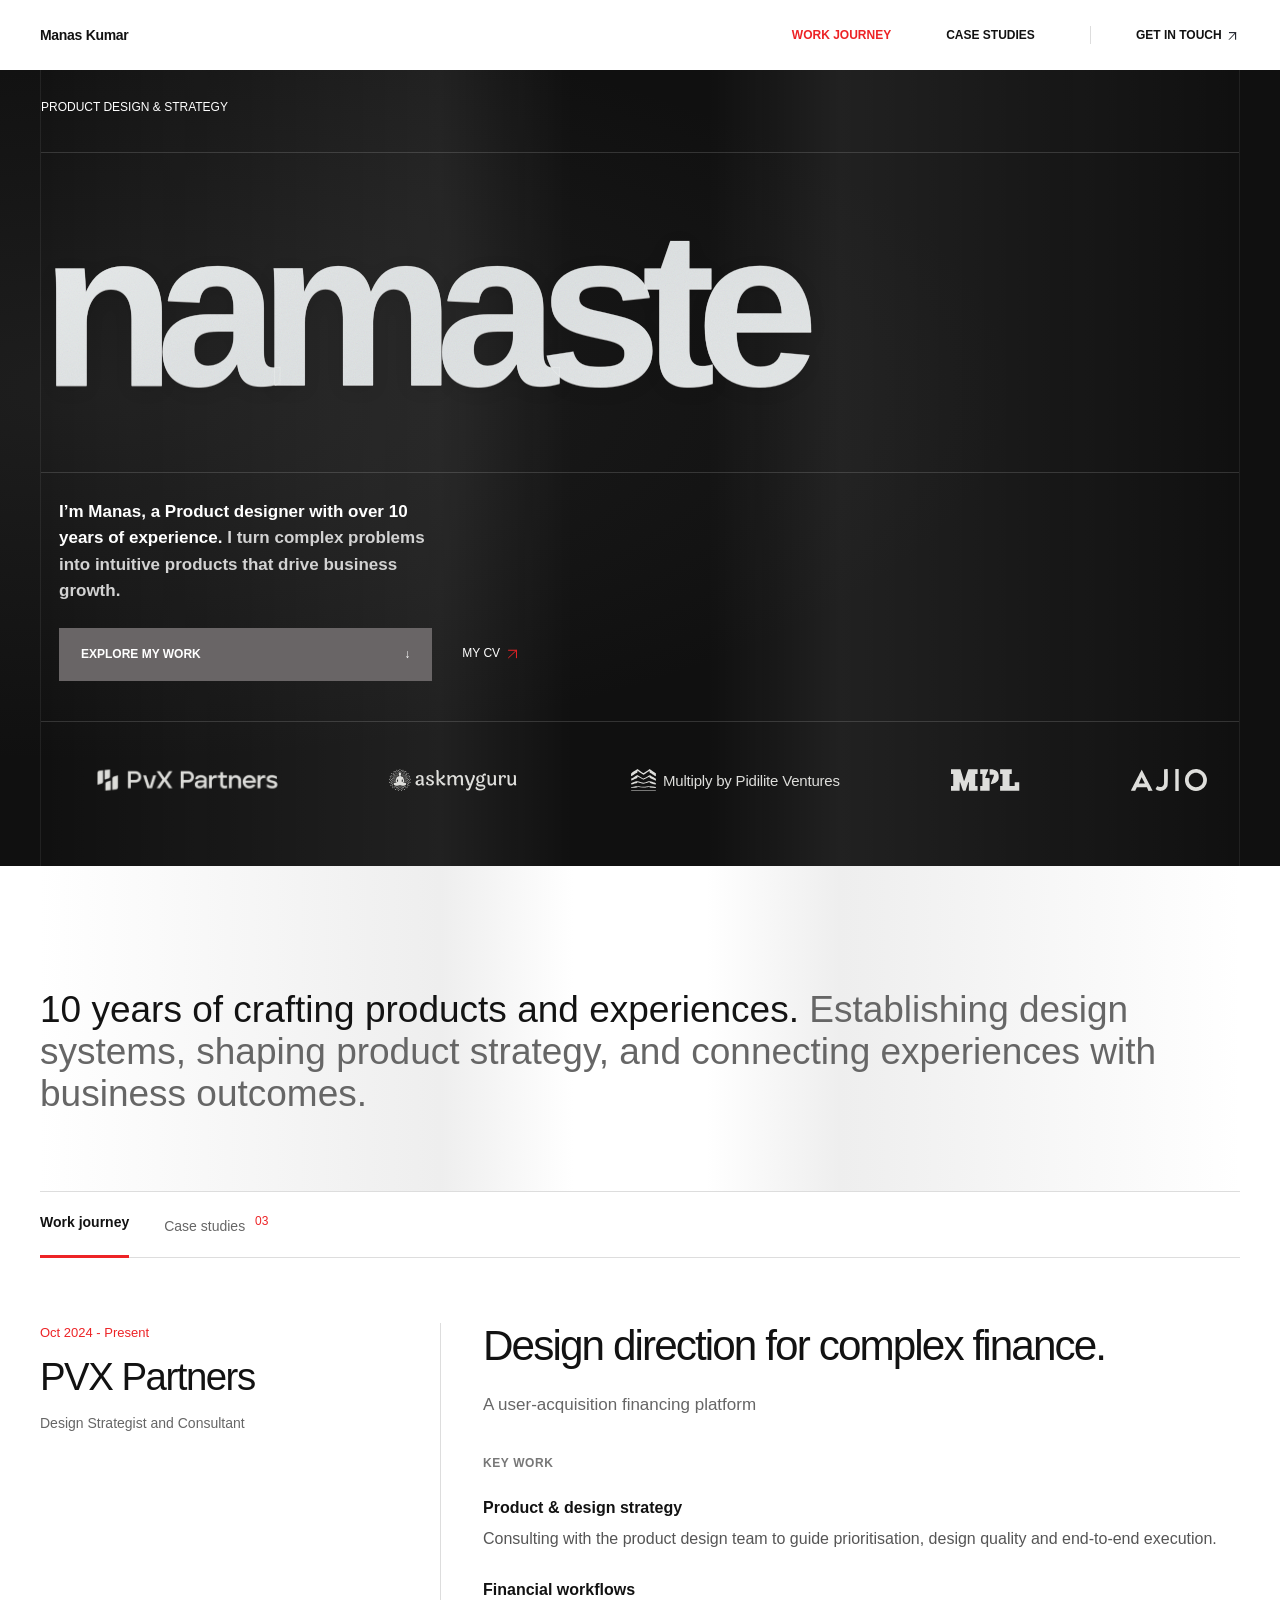
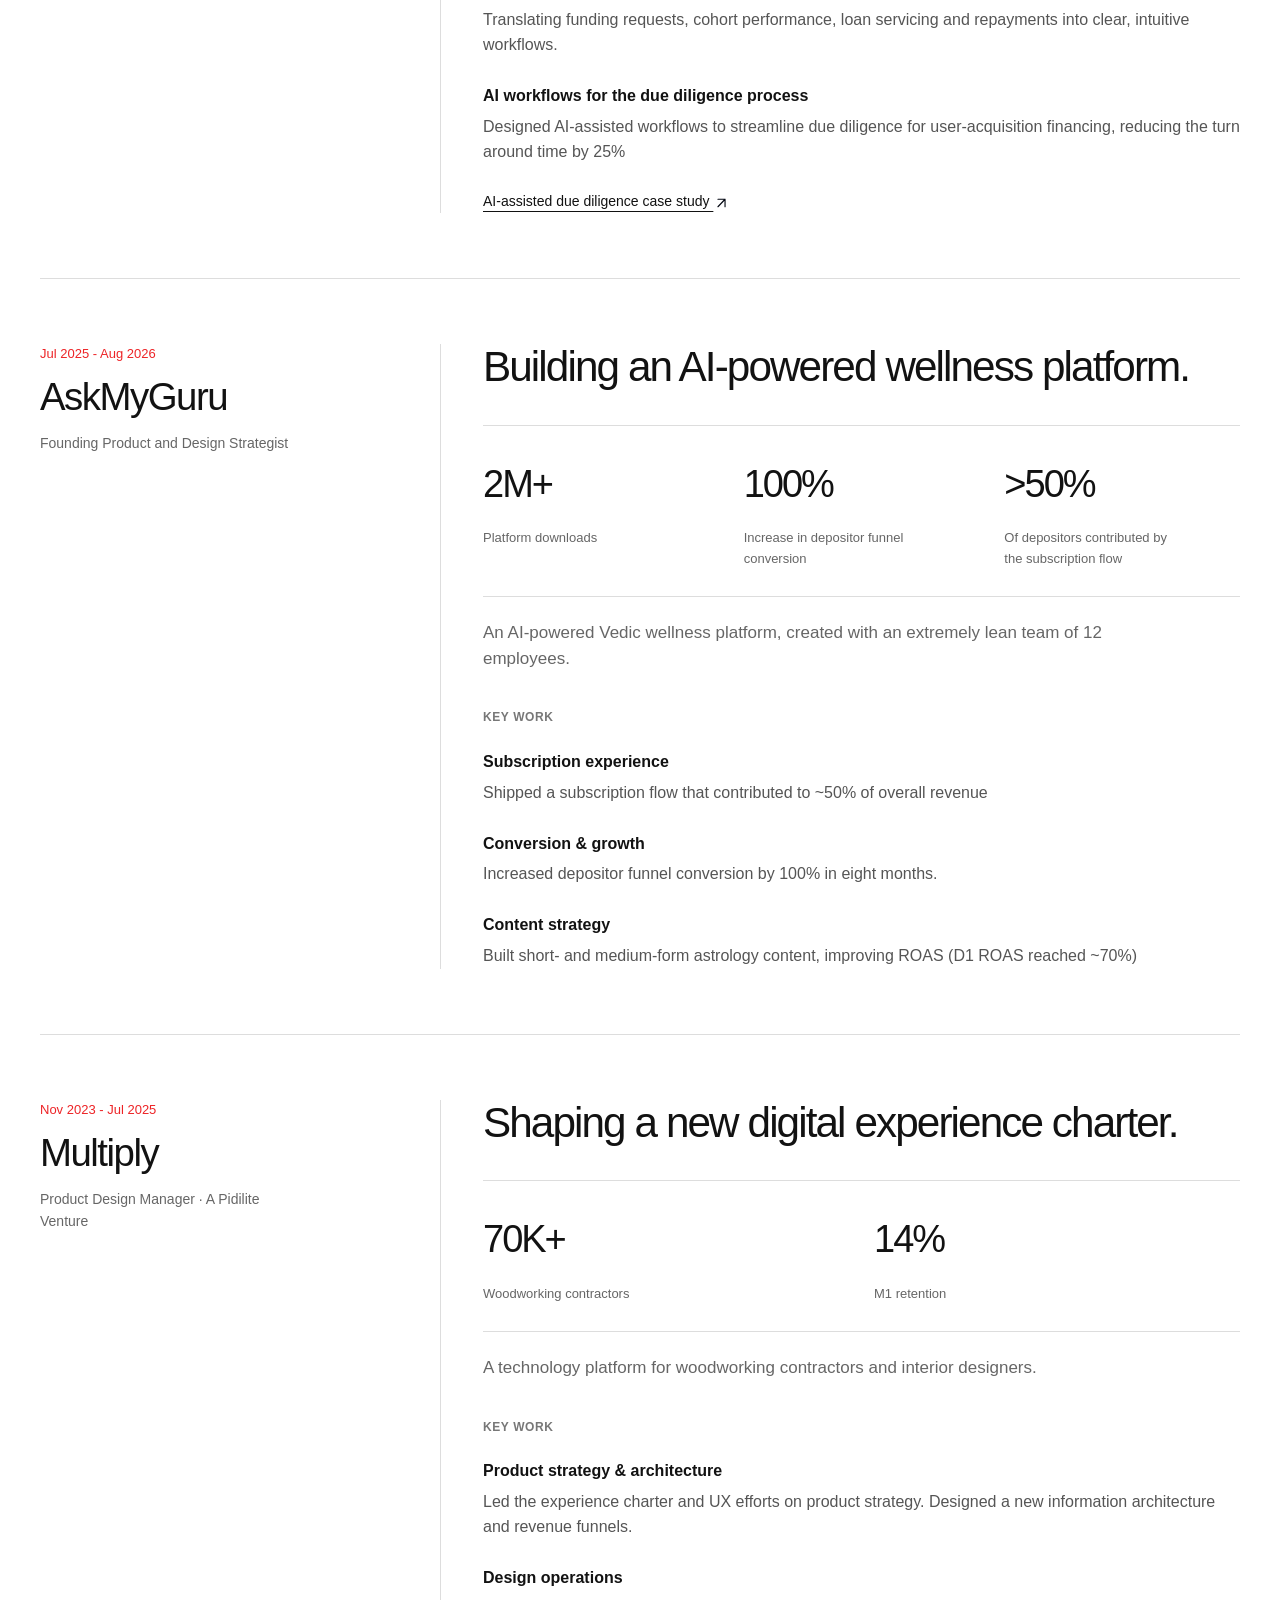
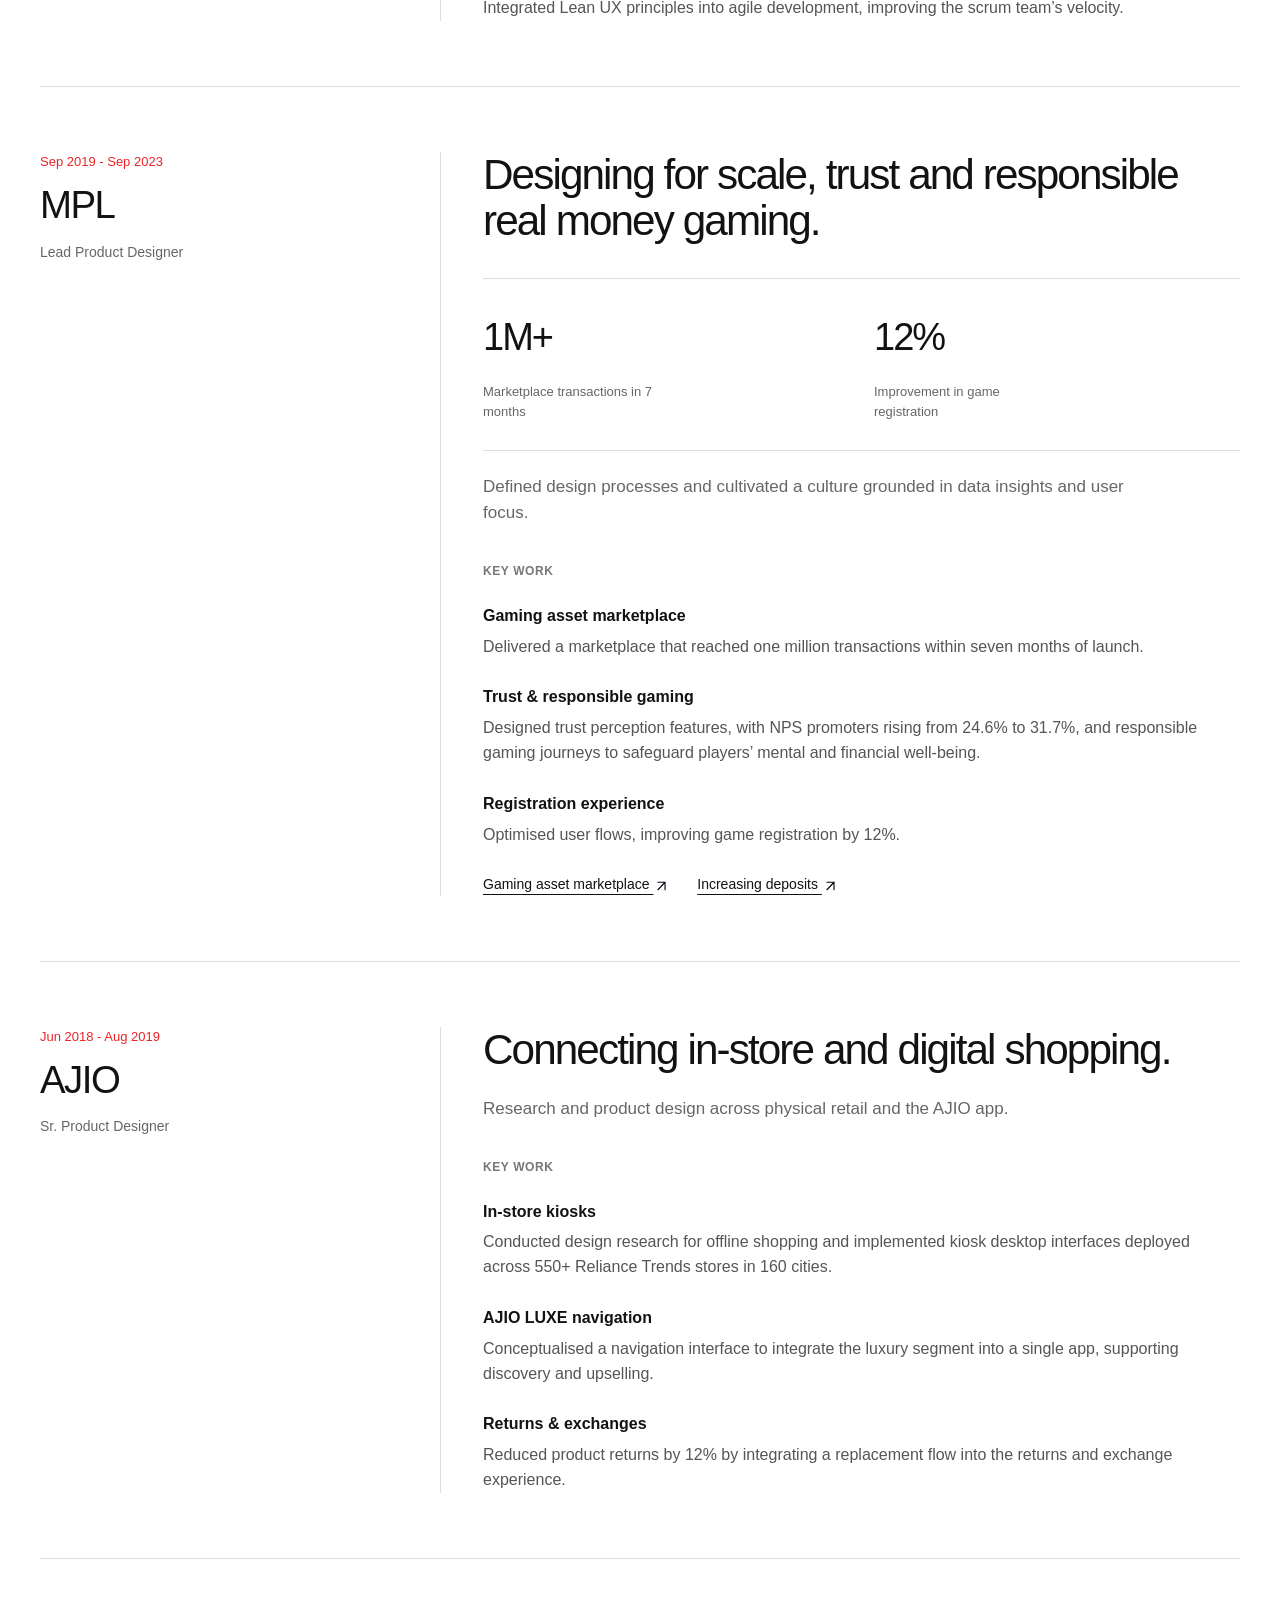
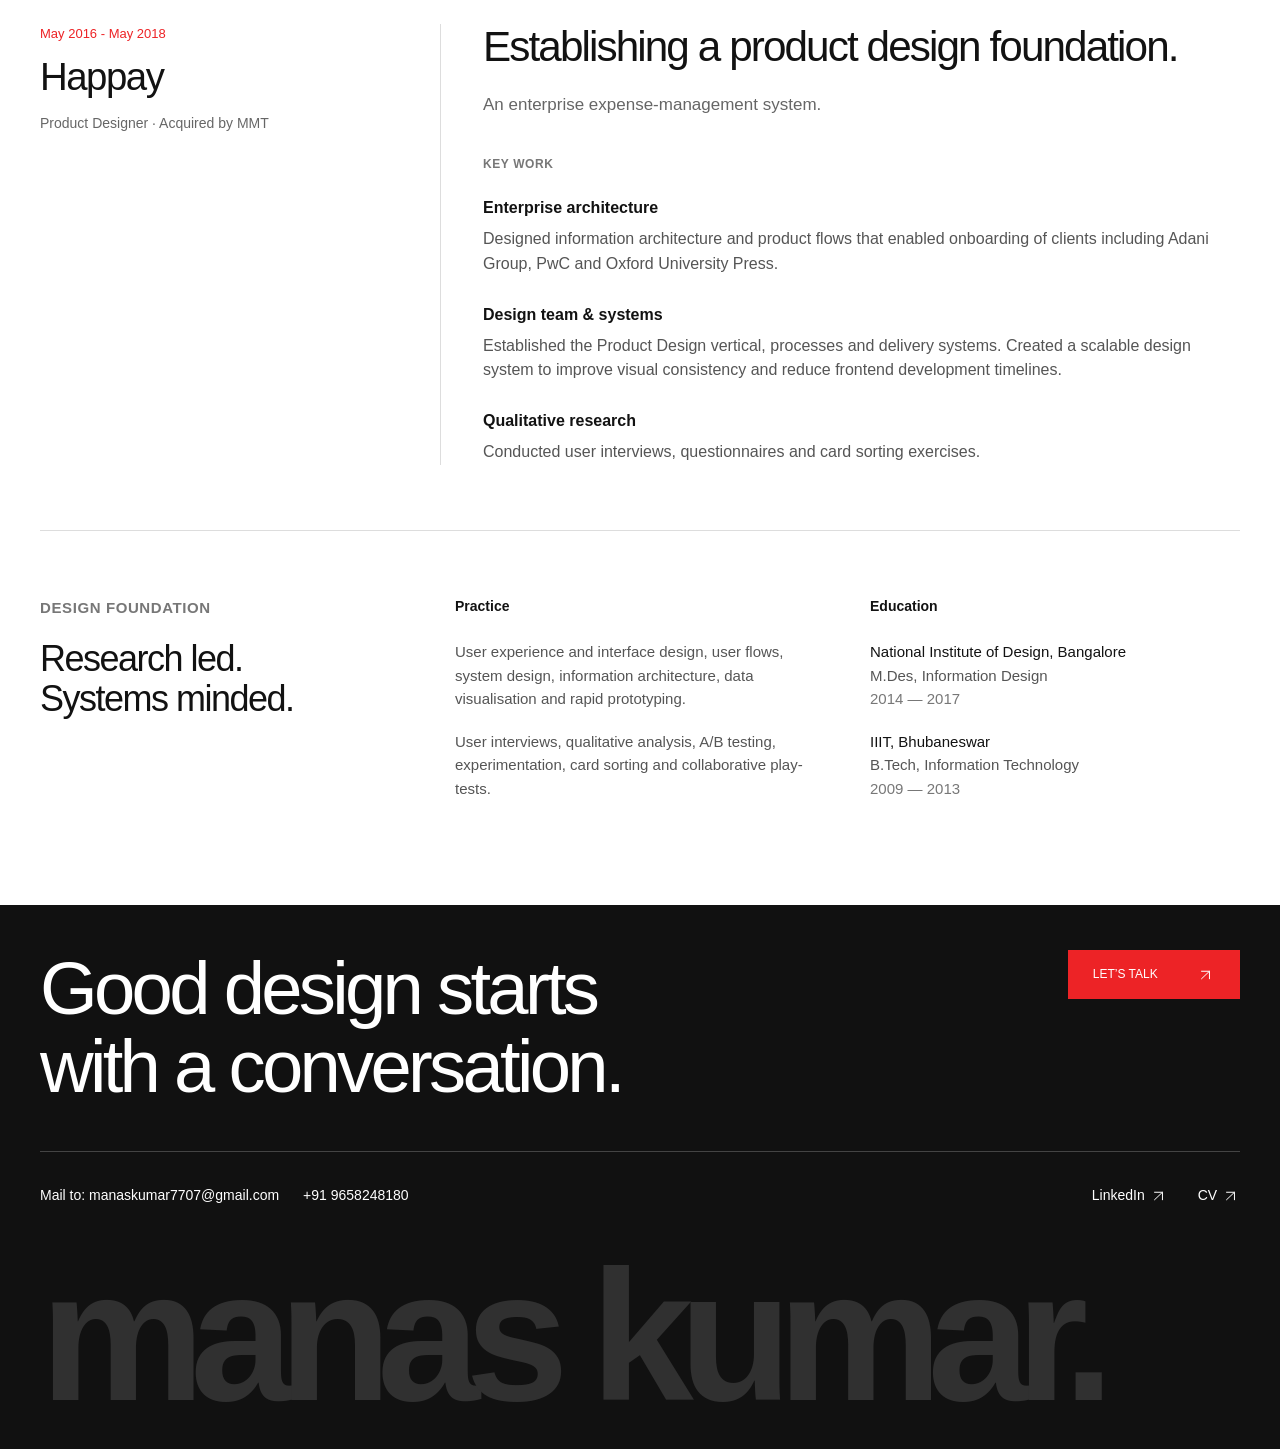
==== commit 4ea3bc21: "Publish approved frosted-glass namaste motion" ====
--- a/index.html
+++ b/index.html
@@ -22,4 +22,12 @@
 .name-stage h1{padding-right:.1em}
 /* Vertical highlights and soft troughs give the splash a fluted glass finish. */
 .wash-glass{background-image:repeating-linear-gradient(90deg,rgba(255,255,255,.32) 0,rgba(255,255,255,.12) .008em,rgba(255,255,255,0) .024em,rgba(20,20,20,.06) .039em,rgba(20,20,20,.23) .055em,rgba(20,20,20,.10) .065em,rgba(255,255,255,.26) .072em,rgba(255,255,255,.32) .078em);background-size:auto;background-position:left top;opacity:.8;mix-blend-mode:normal}
-</style></head><body><a class="skip" href="#main">Skip to content</a><header class="wrap"><a class="wordmark" href="./index.html">Manas Kumar</a><nav aria-label="Main navigation"><a aria-current="page" href="./index.html#work">Work journey</a><a href="./case-studies.html">Case studies</a><a href="https://in.linkedin.com/in/manas-kumar-b710517a" rel="noopener" target="_blank">Get in touch <img alt="" aria-hidden="true" class="arrow-icon" src="./arrow-dark.svg"/></a></nav></header><main id="main"><section class="hero-stage"><div class="hero-grid wrap"><div class="hero-meta"><span>PRODUCT DESIGN &amp; STRATEGY</span></div><div class="name-stage"><h1>namaste<span aria-hidden="true" class="wash wash-rotating">namaste</span><span aria-hidden="true" class="wash wash-idle">namaste</span><span aria-hidden="true" class="wash wash-color">namaste</span><span aria-hidden="true" class="wash wash-glass">namaste</span></h1></div><div class="hero-bottom"><div class="hero-copy"><p><span class="hero-introduction">I’m Manas, a Product designer with over 10 years of experience.</span> I turn complex problems into intuitive products that drive business growth.</p><a class="solid-link" href="#work">EXPLORE MY WORK <span aria-hidden="true">↓</span></a></div><a class="hero-cv" href="./Manas-Kumar-CV.pdf" rel="noopener" target="_blank">MY CV <img alt="" aria-hidden="true" class="arrow-icon" src="./arrow-red.svg?v=20260928-mobile"/></a></div><div aria-label="Companies I have worked with" class="company-strip logo-marquee"><div class="logo-window"><div class="logo-track"><div class="logo-group"><div class="brand-logo pvx"><div class="pvx-crop"><img alt="PVX Partners" src="./logo-pvx.svg"/></div></div><div class="brand-logo askmyguru"><img alt="AskMyGuru" src="./logo-askmyguru.svg"/></div><div class="brand-logo multiply"><img alt="Multiply" src="./logo-multiply.svg"/><span>Multiply by Pidilite Ventures</span></div><div class="brand-logo mpl"><img alt="MPL" src="./logo-mpl.svg"/></div><div class="brand-logo ajio"><img alt="AJIO" src="./logo-ajio.svg"/></div><div class="brand-logo happay"><img alt="Happay" src="./logo-happay.svg"/></div></div><div aria-hidden="true" class="logo-group"><div class="brand-logo pvx"><div class="pvx-crop"><img alt="" src="./logo-pvx.svg"/></div></div><div class="brand-logo askmyguru"><img alt="" src="./logo-askmyguru.svg"/></div><div class="brand-logo multiply"><img alt="" src="./logo-multiply.svg"/><span>Multiply by Pidilite Ventures</span></div><div class="brand-logo mpl"><img alt="" src="./logo-mpl.svg"/></div><div class="brand-logo ajio"><img alt="" src="./logo-ajio.svg"/></div><div class="brand-logo happay"><img alt="" src="./logo-happay.svg"/></div></div></div></div></div></div></section><section class="opening wrap"><h2 class="opening-copy"><span>10 years of crafting products and experiences.</span> Establishing design systems, shaping product strategy, and connecting experiences with business outcomes.</h2></section><nav aria-label="Portfolio sections" class="journey-nav wrap"><a aria-current="page" href="#work">Work journey</a><a href="./case-studies.html">Case studies <span>03</span></a></nav><section aria-label="Work journey" class="timeline wrap" id="work"><span id="experience"></span><article class="career-row" id="pvx"><aside class="career-meta"><p class="career-date">Oct 2024 - Present</p><h2>PVX Partners</h2><p class="career-role">Design Strategist and Consultant</p></aside><div class="career-content"><h3>Design direction for complex finance.</h3><p class="career-about">A user-acquisition financing platform</p><p class="eyebrow work-label">KEY WORK</p><div class="work-items"><div><h4>Product &amp; design strategy</h4><p>Consulting with the product design team to guide prioritisation, design quality and end-to-end execution.</p></div><div><h4>Financial workflows</h4><p>Translating funding requests, cohort performance, loan servicing and repayments into clear, intuitive workflows.</p></div><div><h4>AI workflows for the due diligence process</h4><p>Designed AI-assisted workflows to streamline due diligence for user-acquisition financing, reducing the turn around time by 25%</p></div></div><div class="career-links"><a href="https://www.figma.com/deck/tCbVBahCQZDaGWypi3lBlV" rel="noopener" target="_blank">AI-assisted due diligence case study <img alt="" aria-hidden="true" class="arrow-icon" src="./arrow-dark.svg"/></a></div></div></article><article class="career-row" id="askmyguru"><aside class="career-meta"><p class="career-date">Jul 2025 - Aug 2026</p><h2>AskMyGuru</h2><p class="career-role">Founding Product and Design Strategist</p></aside><div class="career-content"><h3>Building an AI-powered wellness platform.</h3><div class="career-metrics"><div><strong>2M+</strong><span>Platform downloads</span></div><div><strong>100%</strong><span>Increase in depositor funnel conversion</span></div><div><strong>&gt;50%</strong><span>Of depositors contributed by the subscription flow</span></div></div><p class="career-about">An AI-powered Vedic wellness platform, created with an extremely lean team of 12 employees.</p><p class="eyebrow work-label">KEY WORK</p><div class="work-items"><div><h4>Subscription experience</h4><p>Shipped a subscription flow that contributed to ~50% of overall revenue</p></div><div><h4>Conversion &amp; growth</h4><p>Increased depositor funnel conversion by 100% in eight months.</p></div><div><h4>Content strategy</h4><p>Built short- and medium-form astrology content, improving ROAS (D1 ROAS reached ~70%)</p></div></div></div></article><article class="career-row" id="multiply"><aside class="career-meta"><p class="career-date">Nov 2023 - Jul 2025</p><h2>Multiply</h2><p class="career-role">Product Design Manager · A Pidilite Venture</p></aside><div class="career-content"><h3>Shaping a new digital experience charter.</h3><div class="career-metrics"><div><strong>70K+</strong><span>Woodworking contractors</span></div><div><strong>14%</strong><span>M1 retention</span></div></div><p class="career-about">A technology platform for woodworking contractors and interior designers.</p><p class="eyebrow work-label">KEY WORK</p><div class="work-items"><div><h4>Product strategy &amp; architecture</h4><p>Led the experience charter and UX efforts on product strategy. Designed a new information architecture and revenue funnels.</p></div><div><h4>Design operations</h4><p>Integrated Lean UX principles into agile development, improving the scrum team’s velocity.</p></div></div></div></article><article class="career-row" id="mpl"><aside class="career-meta"><p class="career-date">Sep 2019 - Sep 2023</p><h2>MPL</h2><p class="career-role">Lead Product Designer</p></aside><div class="career-content"><h3>Designing for scale, trust and responsible real money gaming.</h3><div class="career-metrics"><div><strong>1M+</strong><span>Marketplace transactions in 7 months</span></div><div><strong>12%</strong><span>Improvement in game registration</span></div></div><p class="career-about">Defined design processes and cultivated a culture grounded in data insights and user focus.</p><p class="eyebrow work-label">KEY WORK</p><div class="work-items"><div><h4>Gaming asset marketplace</h4><p>Delivered a marketplace that reached one million transactions within seven months of launch.</p></div><div><h4>Trust &amp; responsible gaming</h4><p>Designed trust perception features, with NPS promoters rising from 24.6% to 31.7%, and responsible gaming journeys to safeguard players’ mental and financial well-being.</p></div><div><h4>Registration experience</h4><p>Optimised user flows, improving game registration by 12%.</p></div></div><div class="career-links"><a href="https://medium.com/@manaskumar/1b709e469501" rel="noopener" target="_blank">Gaming asset marketplace <img alt="" aria-hidden="true" class="arrow-icon" src="./arrow-dark.svg"/></a><a href="https://pitch.com/v/increasing-deposits-in-real-money-gaming-platform-4pfdnw" rel="noopener" target="_blank">Increasing deposits <img alt="" aria-hidden="true" class="arrow-icon" src="./arrow-dark.svg"/></a></div></div></article><article class="career-row" id="ajio"><aside class="career-meta"><p class="career-date">Jun 2018 - Aug 2019</p><h2>AJIO</h2><p class="career-role">Sr. Product Designer</p></aside><div class="career-content"><h3>Connecting in-store and digital shopping.</h3><p class="career-about">Research and product design across physical retail and the AJIO app.</p><p class="eyebrow work-label">KEY WORK</p><div class="work-items"><div><h4>In-store kiosks</h4><p>Conducted design research for offline shopping and implemented kiosk desktop interfaces deployed across 550+ Reliance Trends stores in 160 cities.</p></div><div><h4>AJIO LUXE navigation</h4><p>Conceptualised a navigation interface to integrate the luxury segment into a single app, supporting discovery and upselling.</p></div><div><h4>Returns &amp; exchanges</h4><p>Reduced product returns by 12% by integrating a replacement flow into the returns and exchange experience.</p></div></div></div></article><article class="career-row" id="happay"><aside class="career-meta"><p class="career-date">May 2016 - May 2018</p><h2>Happay</h2><p class="career-role">Product Designer · Acquired by MMT</p></aside><div class="career-content"><h3>Establishing a product design foundation.</h3><p class="career-about">An enterprise expense-management system.</p><p class="eyebrow work-label">KEY WORK</p><div class="work-items"><div><h4>Enterprise architecture</h4><p>Designed information architecture and product flows that enabled onboarding of clients including Adani Group, PwC and Oxford University Press.</p></div><div><h4>Design team &amp; systems</h4><p>Established the Product Design vertical, processes and delivery systems. Created a scalable design system to improve visual consistency and reduce frontend development timelines.</p></div><div><h4>Qualitative research</h4><p>Conducted user interviews, questionnaires and card sorting exercises.</p></div></div></div></article></section><section class="foundations wrap"><div><p class="eyebrow">DESIGN FOUNDATION</p><h2>Research led.<br/>Systems minded.</h2></div><div><h3>Practice</h3><p>User experience and interface design, user flows, system design, information architecture, data visualisation and rapid prototyping.</p><p>User interviews, qualitative analysis, A/B testing, experimentation, card sorting and collaborative play-tests.</p></div><div><h3>Education</h3><p><strong>National Institute of Design, Bangalore</strong><br/>M.Des, Information Design<br/><span class="muted">2014 — 2017</span></p><p><strong>IIIT, Bhubaneswar</strong><br/>B.Tech, Information Technology<br/><span class="muted">2009 — 2013</span></p></div></section></main><footer><div class="wrap"><div class="footer-heading"><a class="contact-title" href="https://in.linkedin.com/in/manas-kumar-b710517a" rel="noopener" target="_blank">Good design starts<br/>with a conversation.</a><a class="footer-cta" href="https://in.linkedin.com/in/manas-kumar-b710517a" rel="noopener" target="_blank">LET’S TALK <span aria-hidden="true"><img alt="" aria-hidden="true" class="arrow-icon" src="./arrow-white.svg"/></span></a></div><div class="footer-bottom"><div class="contact-details"><a href="mailto:manaskumar7707@gmail.com">Mail to: manaskumar7707@gmail.com</a><a href="tel:+919658248180">+91 9658248180</a></div><div><a href="https://in.linkedin.com/in/manas-kumar-b710517a" rel="noopener" target="_blank">LinkedIn <img alt="" aria-hidden="true" class="arrow-icon" src="./arrow-white.svg"/></a><a href="./Manas-Kumar-CV.pdf" rel="noopener" target="_blank">CV <img alt="" aria-hidden="true" class="arrow-icon" src="./arrow-white.svg"/></a></div></div><div aria-hidden="true" class="footer-wordmark">manas kumar.</div></div></footer><script defer="" src="./watercolor.js"></script></body></html>
+</style><style>#namaste-frosted-preview canvas{position:absolute;inset:0;width:100%;height:100%;pointer-events:none;mix-blend-mode:multiply}
+#namaste-frosted-preview .nf-cursor,#namaste-frosted-preview .nf-frost{position:absolute;inset:0;pointer-events:none;user-select:none;color:transparent;-webkit-text-fill-color:transparent;background-clip:text;-webkit-background-clip:text;text-shadow:none}
+#namaste-frosted-preview .nf-cursor{background-image:url('./watercolor.png');background-repeat:no-repeat;background-size:var(--wash-size) auto;background-position:calc(var(--x) - var(--wash-size)/2) calc(var(--y) - var(--wash-size)*.4);opacity:0;mix-blend-mode:multiply;transition:opacity .55s ease;mask-image:radial-gradient(circle calc(var(--wash-size)*.5) at var(--x) var(--y),#000 35%,transparent 100%);-webkit-mask-image:radial-gradient(circle calc(var(--wash-size)*.5) at var(--x) var(--y),#000 35%,transparent 100%)}
+#namaste-frosted-preview h1.hovering .nf-cursor{opacity:.95}
+#namaste-frosted-preview .nf-frost{background-image:linear-gradient(155deg,#ffffff66 0%,#ffffff12 38%,#ffffff04 56%,#ffffff38 100%),url("[data-uri]");-webkit-text-stroke:.6px #ffffff60;opacity:.9}
+@media(prefers-reduced-motion:reduce){#namaste-frosted-preview .nf-cursor{transition:none}}
+@media(forced-colors:active){#namaste-frosted-preview canvas,#namaste-frosted-preview .nf-cursor,#namaste-frosted-preview .nf-frost{display:none}#namaste-frosted-preview h1{color:CanvasText}}
+#namaste-frosted-preview h1{padding-right:.11em;color:#dce0e1;text-shadow:0 1px 0 #ffffff88,0 4px 18px #00000016}
+</style></head><body><a class="skip" href="#main">Skip to content</a><header class="wrap"><a class="wordmark" href="./index.html">Manas Kumar</a><nav aria-label="Main navigation"><a aria-current="page" href="./index.html#work">Work journey</a><a href="./case-studies.html">Case studies</a><a href="https://in.linkedin.com/in/manas-kumar-b710517a" rel="noopener" target="_blank">Get in touch <img alt="" aria-hidden="true" class="arrow-icon" src="./arrow-dark.svg"/></a></nav></header><main id="main"><section class="hero-stage" id="namaste-frosted-preview"><div class="hero-grid wrap"><div class="hero-meta"><span>PRODUCT DESIGN &amp; STRATEGY</span></div><div class="name-stage"><h1 aria-label="namaste">namaste<canvas aria-hidden="true"></canvas><span class="nf-cursor" aria-hidden="true">namaste</span><span class="nf-frost" aria-hidden="true">namaste</span></h1></div><div class="hero-bottom"><div class="hero-copy"><p><span class="hero-introduction">I’m Manas, a Product designer with over 10 years of experience.</span> I turn complex problems into intuitive products that drive business growth.</p><a class="solid-link" href="#work">EXPLORE MY WORK <span aria-hidden="true">↓</span></a></div><a class="hero-cv" href="./Manas-Kumar-CV.pdf" rel="noopener" target="_blank">MY CV <img alt="" aria-hidden="true" class="arrow-icon" src="./arrow-red.svg?v=20260928-mobile"/></a></div><div aria-label="Companies I have worked with" class="company-strip logo-marquee"><div class="logo-window"><div class="logo-track"><div class="logo-group"><div class="brand-logo pvx"><div class="pvx-crop"><img alt="PVX Partners" src="./logo-pvx.svg"/></div></div><div class="brand-logo askmyguru"><img alt="AskMyGuru" src="./logo-askmyguru.svg"/></div><div class="brand-logo multiply"><img alt="Multiply" src="./logo-multiply.svg"/><span>Multiply by Pidilite Ventures</span></div><div class="brand-logo mpl"><img alt="MPL" src="./logo-mpl.svg"/></div><div class="brand-logo ajio"><img alt="AJIO" src="./logo-ajio.svg"/></div><div class="brand-logo happay"><img alt="Happay" src="./logo-happay.svg"/></div></div><div aria-hidden="true" class="logo-group"><div class="brand-logo pvx"><div class="pvx-crop"><img alt="" src="./logo-pvx.svg"/></div></div><div class="brand-logo askmyguru"><img alt="" src="./logo-askmyguru.svg"/></div><div class="brand-logo multiply"><img alt="" src="./logo-multiply.svg"/><span>Multiply by Pidilite Ventures</span></div><div class="brand-logo mpl"><img alt="" src="./logo-mpl.svg"/></div><div class="brand-logo ajio"><img alt="" src="./logo-ajio.svg"/></div><div class="brand-logo happay"><img alt="" src="./logo-happay.svg"/></div></div></div></div></div></div></section><section class="opening wrap"><h2 class="opening-copy"><span>10 years of crafting products and experiences.</span> Establishing design systems, shaping product strategy, and connecting experiences with business outcomes.</h2></section><nav aria-label="Portfolio sections" class="journey-nav wrap"><a aria-current="page" href="#work">Work journey</a><a href="./case-studies.html">Case studies <span>03</span></a></nav><section aria-label="Work journey" class="timeline wrap" id="work"><span id="experience"></span><article class="career-row" id="pvx"><aside class="career-meta"><p class="career-date">Oct 2024 - Present</p><h2>PVX Partners</h2><p class="career-role">Design Strategist and Consultant</p></aside><div class="career-content"><h3>Design direction for complex finance.</h3><p class="career-about">A user-acquisition financing platform</p><p class="eyebrow work-label">KEY WORK</p><div class="work-items"><div><h4>Product &amp; design strategy</h4><p>Consulting with the product design team to guide prioritisation, design quality and end-to-end execution.</p></div><div><h4>Financial workflows</h4><p>Translating funding requests, cohort performance, loan servicing and repayments into clear, intuitive workflows.</p></div><div><h4>AI workflows for the due diligence process</h4><p>Designed AI-assisted workflows to streamline due diligence for user-acquisition financing, reducing the turn around time by 25%</p></div></div><div class="career-links"><a href="https://www.figma.com/deck/tCbVBahCQZDaGWypi3lBlV" rel="noopener" target="_blank">AI-assisted due diligence case study <img alt="" aria-hidden="true" class="arrow-icon" src="./arrow-dark.svg"/></a></div></div></article><article class="career-row" id="askmyguru"><aside class="career-meta"><p class="career-date">Jul 2025 - Aug 2026</p><h2>AskMyGuru</h2><p class="career-role">Founding Product and Design Strategist</p></aside><div class="career-content"><h3>Building an AI-powered wellness platform.</h3><div class="career-metrics"><div><strong>2M+</strong><span>Platform downloads</span></div><div><strong>100%</strong><span>Increase in depositor funnel conversion</span></div><div><strong>&gt;50%</strong><span>Of depositors contributed by the subscription flow</span></div></div><p class="career-about">An AI-powered Vedic wellness platform, created with an extremely lean team of 12 employees.</p><p class="eyebrow work-label">KEY WORK</p><div class="work-items"><div><h4>Subscription experience</h4><p>Shipped a subscription flow that contributed to ~50% of overall revenue</p></div><div><h4>Conversion &amp; growth</h4><p>Increased depositor funnel conversion by 100% in eight months.</p></div><div><h4>Content strategy</h4><p>Built short- and medium-form astrology content, improving ROAS (D1 ROAS reached ~70%)</p></div></div></div></article><article class="career-row" id="multiply"><aside class="career-meta"><p class="career-date">Nov 2023 - Jul 2025</p><h2>Multiply</h2><p class="career-role">Product Design Manager · A Pidilite Venture</p></aside><div class="career-content"><h3>Shaping a new digital experience charter.</h3><div class="career-metrics"><div><strong>70K+</strong><span>Woodworking contractors</span></div><div><strong>14%</strong><span>M1 retention</span></div></div><p class="career-about">A technology platform for woodworking contractors and interior designers.</p><p class="eyebrow work-label">KEY WORK</p><div class="work-items"><div><h4>Product strategy &amp; architecture</h4><p>Led the experience charter and UX efforts on product strategy. Designed a new information architecture and revenue funnels.</p></div><div><h4>Design operations</h4><p>Integrated Lean UX principles into agile development, improving the scrum team’s velocity.</p></div></div></div></article><article class="career-row" id="mpl"><aside class="career-meta"><p class="career-date">Sep 2019 - Sep 2023</p><h2>MPL</h2><p class="career-role">Lead Product Designer</p></aside><div class="career-content"><h3>Designing for scale, trust and responsible real money gaming.</h3><div class="career-metrics"><div><strong>1M+</strong><span>Marketplace transactions in 7 months</span></div><div><strong>12%</strong><span>Improvement in game registration</span></div></div><p class="career-about">Defined design processes and cultivated a culture grounded in data insights and user focus.</p><p class="eyebrow work-label">KEY WORK</p><div class="work-items"><div><h4>Gaming asset marketplace</h4><p>Delivered a marketplace that reached one million transactions within seven months of launch.</p></div><div><h4>Trust &amp; responsible gaming</h4><p>Designed trust perception features, with NPS promoters rising from 24.6% to 31.7%, and responsible gaming journeys to safeguard players’ mental and financial well-being.</p></div><div><h4>Registration experience</h4><p>Optimised user flows, improving game registration by 12%.</p></div></div><div class="career-links"><a href="https://medium.com/@manaskumar/1b709e469501" rel="noopener" target="_blank">Gaming asset marketplace <img alt="" aria-hidden="true" class="arrow-icon" src="./arrow-dark.svg"/></a><a href="https://pitch.com/v/increasing-deposits-in-real-money-gaming-platform-4pfdnw" rel="noopener" target="_blank">Increasing deposits <img alt="" aria-hidden="true" class="arrow-icon" src="./arrow-dark.svg"/></a></div></div></article><article class="career-row" id="ajio"><aside class="career-meta"><p class="career-date">Jun 2018 - Aug 2019</p><h2>AJIO</h2><p class="career-role">Sr. Product Designer</p></aside><div class="career-content"><h3>Connecting in-store and digital shopping.</h3><p class="career-about">Research and product design across physical retail and the AJIO app.</p><p class="eyebrow work-label">KEY WORK</p><div class="work-items"><div><h4>In-store kiosks</h4><p>Conducted design research for offline shopping and implemented kiosk desktop interfaces deployed across 550+ Reliance Trends stores in 160 cities.</p></div><div><h4>AJIO LUXE navigation</h4><p>Conceptualised a navigation interface to integrate the luxury segment into a single app, supporting discovery and upselling.</p></div><div><h4>Returns &amp; exchanges</h4><p>Reduced product returns by 12% by integrating a replacement flow into the returns and exchange experience.</p></div></div></div></article><article class="career-row" id="happay"><aside class="career-meta"><p class="career-date">May 2016 - May 2018</p><h2>Happay</h2><p class="career-role">Product Designer · Acquired by MMT</p></aside><div class="career-content"><h3>Establishing a product design foundation.</h3><p class="career-about">An enterprise expense-management system.</p><p class="eyebrow work-label">KEY WORK</p><div class="work-items"><div><h4>Enterprise architecture</h4><p>Designed information architecture and product flows that enabled onboarding of clients including Adani Group, PwC and Oxford University Press.</p></div><div><h4>Design team &amp; systems</h4><p>Established the Product Design vertical, processes and delivery systems. Created a scalable design system to improve visual consistency and reduce frontend development timelines.</p></div><div><h4>Qualitative research</h4><p>Conducted user interviews, questionnaires and card sorting exercises.</p></div></div></div></article></section><section class="foundations wrap"><div><p class="eyebrow">DESIGN FOUNDATION</p><h2>Research led.<br/>Systems minded.</h2></div><div><h3>Practice</h3><p>User experience and interface design, user flows, system design, information architecture, data visualisation and rapid prototyping.</p><p>User interviews, qualitative analysis, A/B testing, experimentation, card sorting and collaborative play-tests.</p></div><div><h3>Education</h3><p><strong>National Institute of Design, Bangalore</strong><br/>M.Des, Information Design<br/><span class="muted">2014 — 2017</span></p><p><strong>IIIT, Bhubaneswar</strong><br/>B.Tech, Information Technology<br/><span class="muted">2009 — 2013</span></p></div></section></main><footer><div class="wrap"><div class="footer-heading"><a class="contact-title" href="https://in.linkedin.com/in/manas-kumar-b710517a" rel="noopener" target="_blank">Good design starts<br/>with a conversation.</a><a class="footer-cta" href="https://in.linkedin.com/in/manas-kumar-b710517a" rel="noopener" target="_blank">LET’S TALK <span aria-hidden="true"><img alt="" aria-hidden="true" class="arrow-icon" src="./arrow-white.svg"/></span></a></div><div class="footer-bottom"><div class="contact-details"><a href="mailto:manaskumar7707@gmail.com">Mail to: manaskumar7707@gmail.com</a><a href="tel:+919658248180">+91 9658248180</a></div><div><a href="https://in.linkedin.com/in/manas-kumar-b710517a" rel="noopener" target="_blank">LinkedIn <img alt="" aria-hidden="true" class="arrow-icon" src="./arrow-white.svg"/></a><a href="./Manas-Kumar-CV.pdf" rel="noopener" target="_blank">CV <img alt="" aria-hidden="true" class="arrow-icon" src="./arrow-white.svg"/></a></div></div><div aria-hidden="true" class="footer-wordmark">manas kumar.</div></div></footer><script defer="" src="./namaste-frosted.js?v=20260930"></script></body></html>
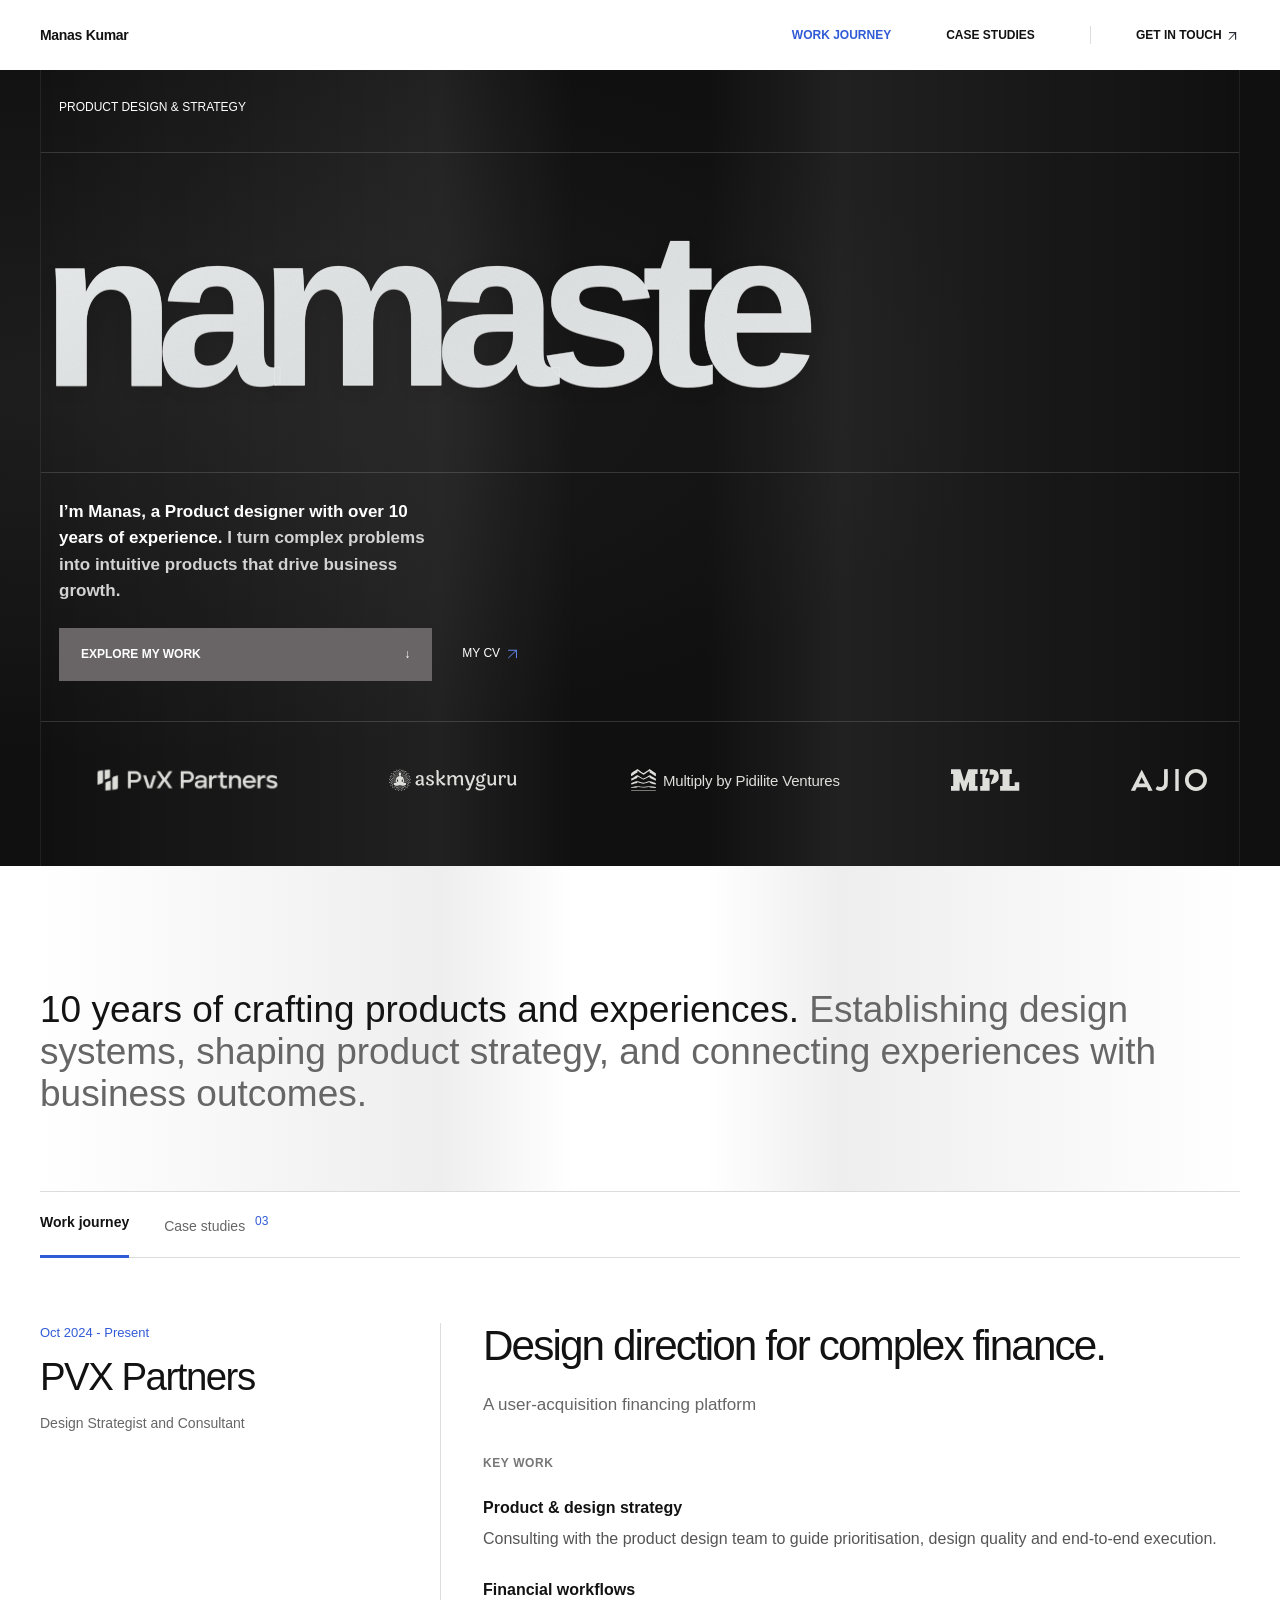
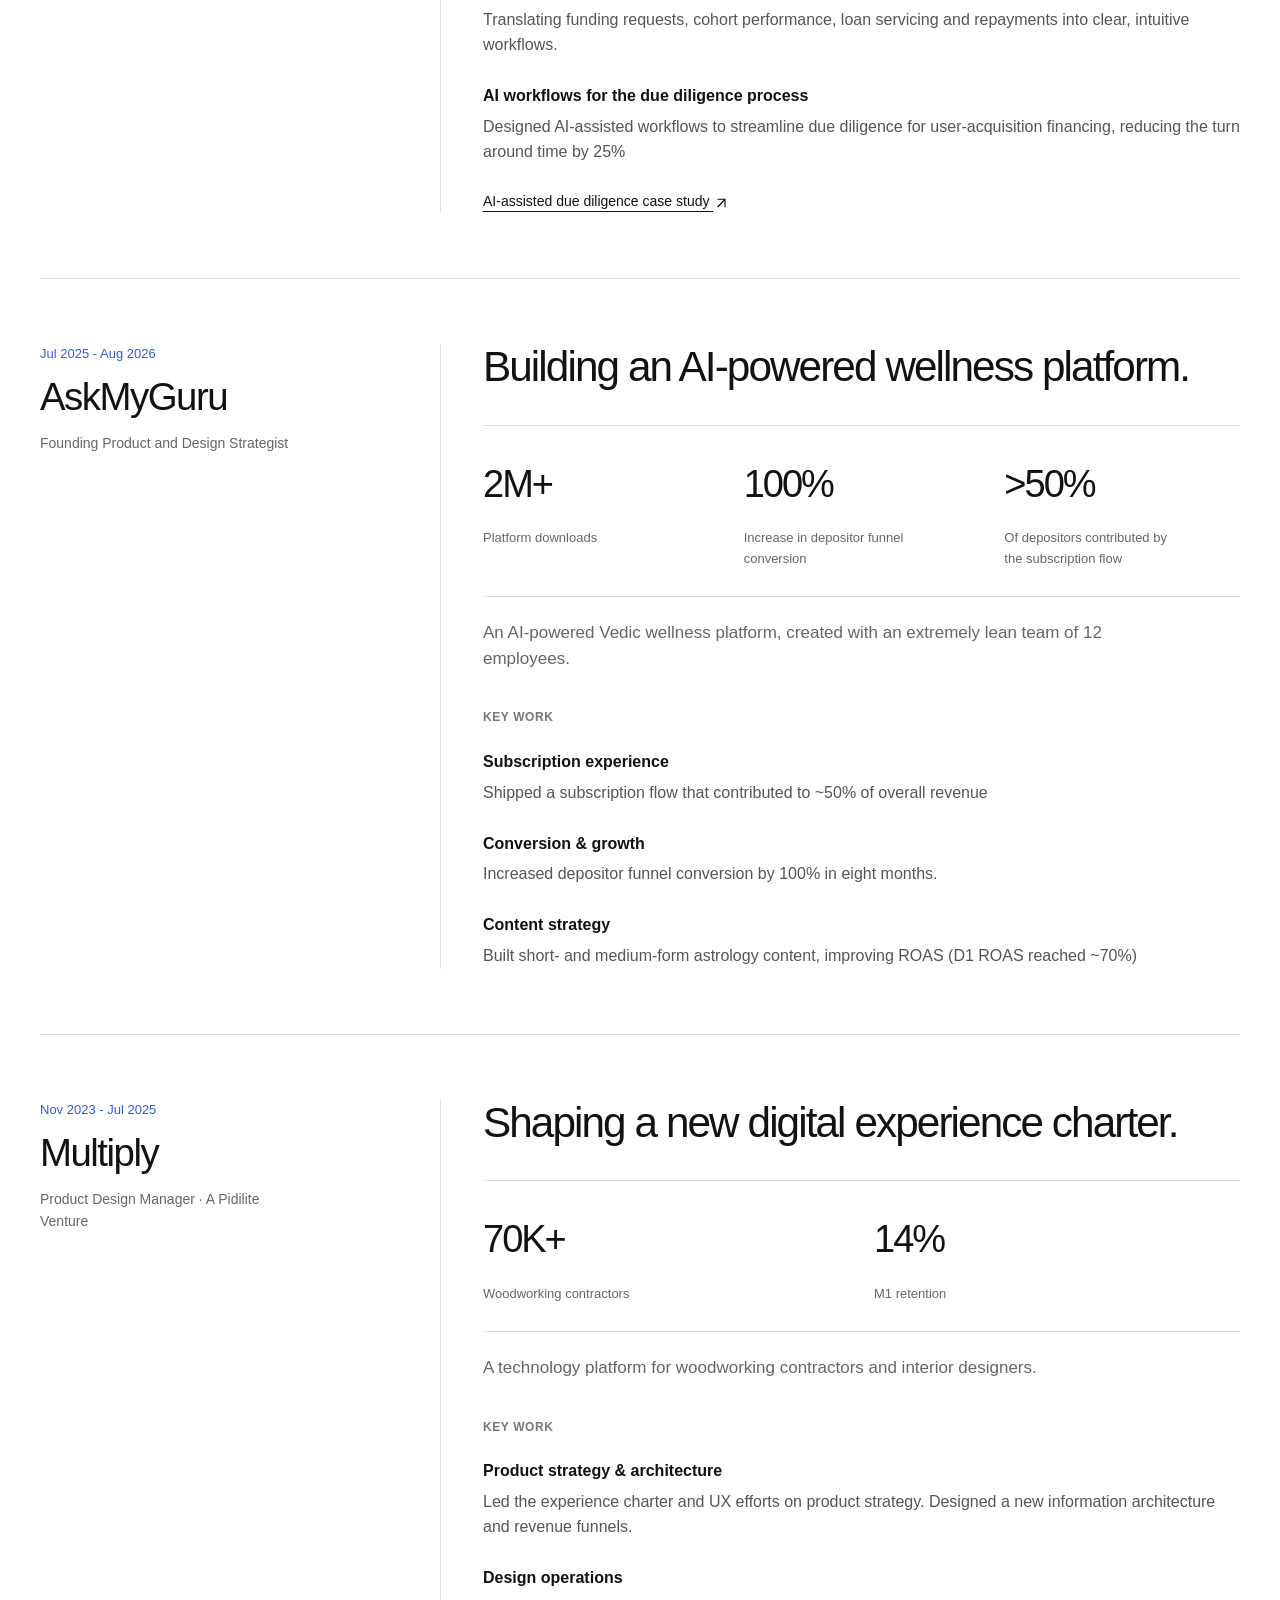
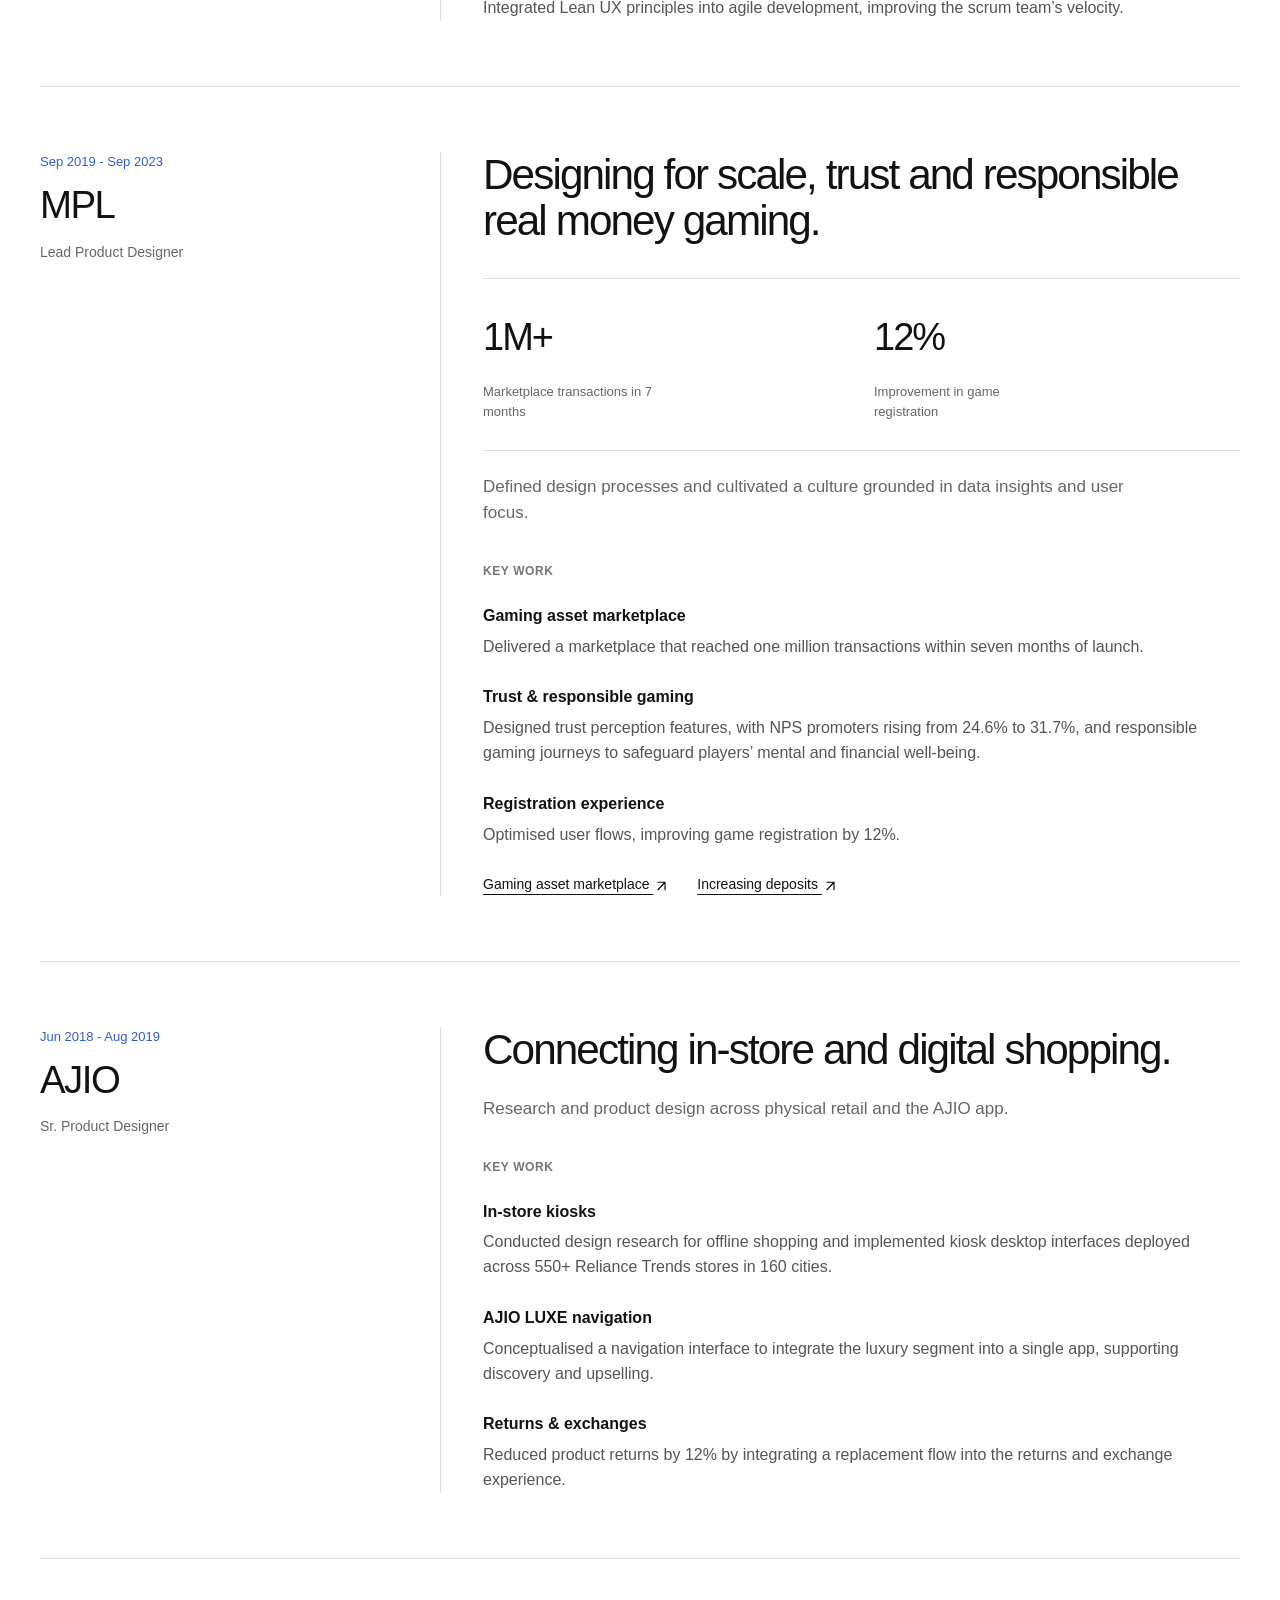
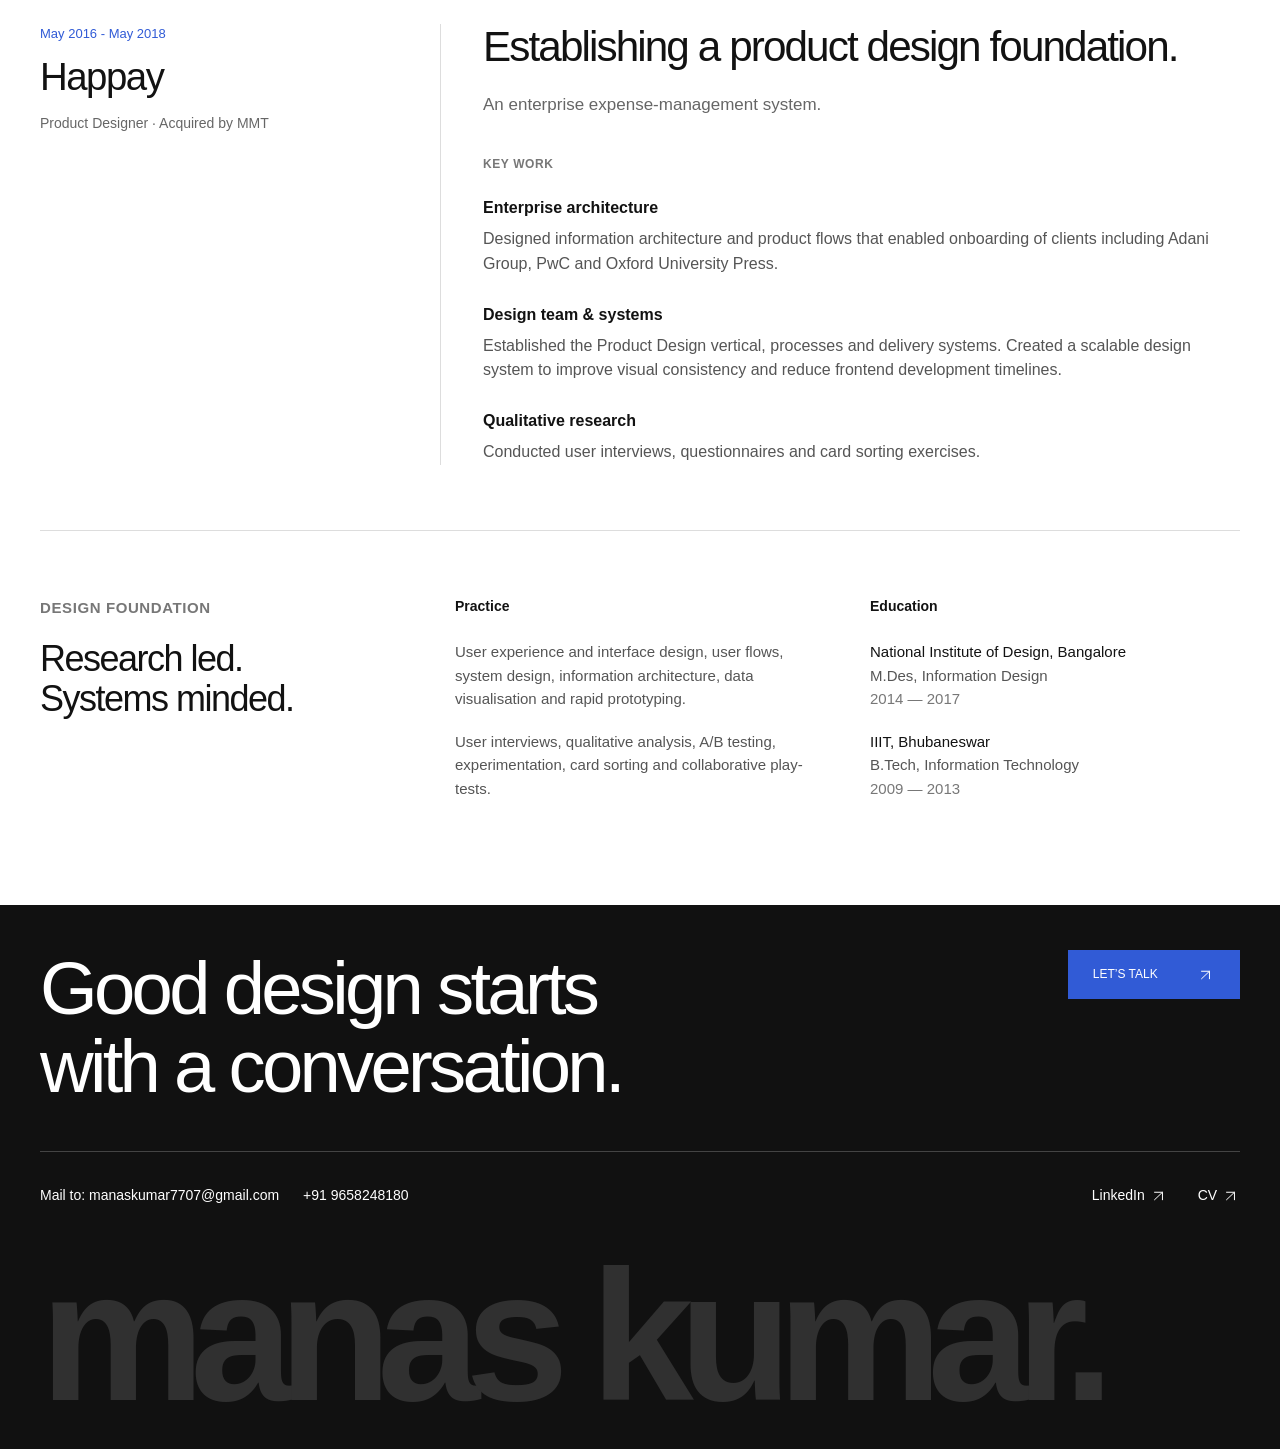
==== commit c3b971b7: "Add mk favicon and cobalt palette; align hero label" ====
--- a/index.html
+++ b/index.html
@@ -4,8 +4,8 @@
 <meta charset="utf-8"/><meta content="width=device-width, initial-scale=1" name="viewport"/>
 <title>Manas Kumar — Product &amp; Design</title>
 <meta content="Manas Kumar. Ten years of crafting products and experiences. Selected work in design strategy, product design and leadership at PVX Partners, AskMyGuru, Pidilite and MPL." name="description"/>
-<link href="data:image/svg+xml,%3Csvg xmlns='http://www.w3.org/2000/svg' viewBox='0 0 64 64'%3E%3Crect width='64' height='64' rx='12' fill='%23171918'/%3E%3Ctext x='32' y='43' text-anchor='middle' font-family='Arial' font-size='34' fill='%23ed2326'%3Em%3C/text%3E%3C/svg%3E" rel="icon" type="image/svg+xml"/>
-<link href="style.css?v=20260928-layout19" rel="stylesheet"/>
+<link href="./favicon.svg?v=20260930-mk" rel="icon" type="image/svg+xml"/>
+<link href="style.css?v=20260930-cobalt" rel="stylesheet"/>
 <style>.footer-bottom .contact-details{display:flex;flex-wrap:wrap;gap:10px 24px;margin-top:0}.contact-details a{overflow-wrap:anywhere}@media(max-width:600px){.footer-bottom .contact-details{flex-direction:column;gap:10px}}</style><style>.name-stage h1{position:relative;display:inline-block;touch-action:pan-y}
 .name-stage h1{--wash-size:clamp(1000px,175vw,1800px);--x:50%;--y:50%}
 .wash{position:absolute;inset:0;pointer-events:none;user-select:none;color:transparent;-webkit-text-fill-color:transparent;background-image:url("./watercolor.png");background-repeat:no-repeat;background-clip:text;-webkit-background-clip:text}
@@ -30,4 +30,4 @@
 @media(prefers-reduced-motion:reduce){#namaste-frosted-preview .nf-cursor{transition:none}}
 @media(forced-colors:active){#namaste-frosted-preview canvas,#namaste-frosted-preview .nf-cursor,#namaste-frosted-preview .nf-frost{display:none}#namaste-frosted-preview h1{color:CanvasText}}
 #namaste-frosted-preview h1{padding-right:.11em;color:#dce0e1;text-shadow:0 1px 0 #ffffff88,0 4px 18px #00000016}
-</style></head><body><a class="skip" href="#main">Skip to content</a><header class="wrap"><a class="wordmark" href="./index.html">Manas Kumar</a><nav aria-label="Main navigation"><a aria-current="page" href="./index.html#work">Work journey</a><a href="./case-studies.html">Case studies</a><a href="https://in.linkedin.com/in/manas-kumar-b710517a" rel="noopener" target="_blank">Get in touch <img alt="" aria-hidden="true" class="arrow-icon" src="./arrow-dark.svg"/></a></nav></header><main id="main"><section class="hero-stage" id="namaste-frosted-preview"><div class="hero-grid wrap"><div class="hero-meta"><span>PRODUCT DESIGN &amp; STRATEGY</span></div><div class="name-stage"><h1 aria-label="namaste">namaste<canvas aria-hidden="true"></canvas><span class="nf-cursor" aria-hidden="true">namaste</span><span class="nf-frost" aria-hidden="true">namaste</span></h1></div><div class="hero-bottom"><div class="hero-copy"><p><span class="hero-introduction">I’m Manas, a Product designer with over 10 years of experience.</span> I turn complex problems into intuitive products that drive business growth.</p><a class="solid-link" href="#work">EXPLORE MY WORK <span aria-hidden="true">↓</span></a></div><a class="hero-cv" href="./Manas-Kumar-CV.pdf" rel="noopener" target="_blank">MY CV <img alt="" aria-hidden="true" class="arrow-icon" src="./arrow-red.svg?v=20260928-mobile"/></a></div><div aria-label="Companies I have worked with" class="company-strip logo-marquee"><div class="logo-window"><div class="logo-track"><div class="logo-group"><div class="brand-logo pvx"><div class="pvx-crop"><img alt="PVX Partners" src="./logo-pvx.svg"/></div></div><div class="brand-logo askmyguru"><img alt="AskMyGuru" src="./logo-askmyguru.svg"/></div><div class="brand-logo multiply"><img alt="Multiply" src="./logo-multiply.svg"/><span>Multiply by Pidilite Ventures</span></div><div class="brand-logo mpl"><img alt="MPL" src="./logo-mpl.svg"/></div><div class="brand-logo ajio"><img alt="AJIO" src="./logo-ajio.svg"/></div><div class="brand-logo happay"><img alt="Happay" src="./logo-happay.svg"/></div></div><div aria-hidden="true" class="logo-group"><div class="brand-logo pvx"><div class="pvx-crop"><img alt="" src="./logo-pvx.svg"/></div></div><div class="brand-logo askmyguru"><img alt="" src="./logo-askmyguru.svg"/></div><div class="brand-logo multiply"><img alt="" src="./logo-multiply.svg"/><span>Multiply by Pidilite Ventures</span></div><div class="brand-logo mpl"><img alt="" src="./logo-mpl.svg"/></div><div class="brand-logo ajio"><img alt="" src="./logo-ajio.svg"/></div><div class="brand-logo happay"><img alt="" src="./logo-happay.svg"/></div></div></div></div></div></div></section><section class="opening wrap"><h2 class="opening-copy"><span>10 years of crafting products and experiences.</span> Establishing design systems, shaping product strategy, and connecting experiences with business outcomes.</h2></section><nav aria-label="Portfolio sections" class="journey-nav wrap"><a aria-current="page" href="#work">Work journey</a><a href="./case-studies.html">Case studies <span>03</span></a></nav><section aria-label="Work journey" class="timeline wrap" id="work"><span id="experience"></span><article class="career-row" id="pvx"><aside class="career-meta"><p class="career-date">Oct 2024 - Present</p><h2>PVX Partners</h2><p class="career-role">Design Strategist and Consultant</p></aside><div class="career-content"><h3>Design direction for complex finance.</h3><p class="career-about">A user-acquisition financing platform</p><p class="eyebrow work-label">KEY WORK</p><div class="work-items"><div><h4>Product &amp; design strategy</h4><p>Consulting with the product design team to guide prioritisation, design quality and end-to-end execution.</p></div><div><h4>Financial workflows</h4><p>Translating funding requests, cohort performance, loan servicing and repayments into clear, intuitive workflows.</p></div><div><h4>AI workflows for the due diligence process</h4><p>Designed AI-assisted workflows to streamline due diligence for user-acquisition financing, reducing the turn around time by 25%</p></div></div><div class="career-links"><a href="https://www.figma.com/deck/tCbVBahCQZDaGWypi3lBlV" rel="noopener" target="_blank">AI-assisted due diligence case study <img alt="" aria-hidden="true" class="arrow-icon" src="./arrow-dark.svg"/></a></div></div></article><article class="career-row" id="askmyguru"><aside class="career-meta"><p class="career-date">Jul 2025 - Aug 2026</p><h2>AskMyGuru</h2><p class="career-role">Founding Product and Design Strategist</p></aside><div class="career-content"><h3>Building an AI-powered wellness platform.</h3><div class="career-metrics"><div><strong>2M+</strong><span>Platform downloads</span></div><div><strong>100%</strong><span>Increase in depositor funnel conversion</span></div><div><strong>&gt;50%</strong><span>Of depositors contributed by the subscription flow</span></div></div><p class="career-about">An AI-powered Vedic wellness platform, created with an extremely lean team of 12 employees.</p><p class="eyebrow work-label">KEY WORK</p><div class="work-items"><div><h4>Subscription experience</h4><p>Shipped a subscription flow that contributed to ~50% of overall revenue</p></div><div><h4>Conversion &amp; growth</h4><p>Increased depositor funnel conversion by 100% in eight months.</p></div><div><h4>Content strategy</h4><p>Built short- and medium-form astrology content, improving ROAS (D1 ROAS reached ~70%)</p></div></div></div></article><article class="career-row" id="multiply"><aside class="career-meta"><p class="career-date">Nov 2023 - Jul 2025</p><h2>Multiply</h2><p class="career-role">Product Design Manager · A Pidilite Venture</p></aside><div class="career-content"><h3>Shaping a new digital experience charter.</h3><div class="career-metrics"><div><strong>70K+</strong><span>Woodworking contractors</span></div><div><strong>14%</strong><span>M1 retention</span></div></div><p class="career-about">A technology platform for woodworking contractors and interior designers.</p><p class="eyebrow work-label">KEY WORK</p><div class="work-items"><div><h4>Product strategy &amp; architecture</h4><p>Led the experience charter and UX efforts on product strategy. Designed a new information architecture and revenue funnels.</p></div><div><h4>Design operations</h4><p>Integrated Lean UX principles into agile development, improving the scrum team’s velocity.</p></div></div></div></article><article class="career-row" id="mpl"><aside class="career-meta"><p class="career-date">Sep 2019 - Sep 2023</p><h2>MPL</h2><p class="career-role">Lead Product Designer</p></aside><div class="career-content"><h3>Designing for scale, trust and responsible real money gaming.</h3><div class="career-metrics"><div><strong>1M+</strong><span>Marketplace transactions in 7 months</span></div><div><strong>12%</strong><span>Improvement in game registration</span></div></div><p class="career-about">Defined design processes and cultivated a culture grounded in data insights and user focus.</p><p class="eyebrow work-label">KEY WORK</p><div class="work-items"><div><h4>Gaming asset marketplace</h4><p>Delivered a marketplace that reached one million transactions within seven months of launch.</p></div><div><h4>Trust &amp; responsible gaming</h4><p>Designed trust perception features, with NPS promoters rising from 24.6% to 31.7%, and responsible gaming journeys to safeguard players’ mental and financial well-being.</p></div><div><h4>Registration experience</h4><p>Optimised user flows, improving game registration by 12%.</p></div></div><div class="career-links"><a href="https://medium.com/@manaskumar/1b709e469501" rel="noopener" target="_blank">Gaming asset marketplace <img alt="" aria-hidden="true" class="arrow-icon" src="./arrow-dark.svg"/></a><a href="https://pitch.com/v/increasing-deposits-in-real-money-gaming-platform-4pfdnw" rel="noopener" target="_blank">Increasing deposits <img alt="" aria-hidden="true" class="arrow-icon" src="./arrow-dark.svg"/></a></div></div></article><article class="career-row" id="ajio"><aside class="career-meta"><p class="career-date">Jun 2018 - Aug 2019</p><h2>AJIO</h2><p class="career-role">Sr. Product Designer</p></aside><div class="career-content"><h3>Connecting in-store and digital shopping.</h3><p class="career-about">Research and product design across physical retail and the AJIO app.</p><p class="eyebrow work-label">KEY WORK</p><div class="work-items"><div><h4>In-store kiosks</h4><p>Conducted design research for offline shopping and implemented kiosk desktop interfaces deployed across 550+ Reliance Trends stores in 160 cities.</p></div><div><h4>AJIO LUXE navigation</h4><p>Conceptualised a navigation interface to integrate the luxury segment into a single app, supporting discovery and upselling.</p></div><div><h4>Returns &amp; exchanges</h4><p>Reduced product returns by 12% by integrating a replacement flow into the returns and exchange experience.</p></div></div></div></article><article class="career-row" id="happay"><aside class="career-meta"><p class="career-date">May 2016 - May 2018</p><h2>Happay</h2><p class="career-role">Product Designer · Acquired by MMT</p></aside><div class="career-content"><h3>Establishing a product design foundation.</h3><p class="career-about">An enterprise expense-management system.</p><p class="eyebrow work-label">KEY WORK</p><div class="work-items"><div><h4>Enterprise architecture</h4><p>Designed information architecture and product flows that enabled onboarding of clients including Adani Group, PwC and Oxford University Press.</p></div><div><h4>Design team &amp; systems</h4><p>Established the Product Design vertical, processes and delivery systems. Created a scalable design system to improve visual consistency and reduce frontend development timelines.</p></div><div><h4>Qualitative research</h4><p>Conducted user interviews, questionnaires and card sorting exercises.</p></div></div></div></article></section><section class="foundations wrap"><div><p class="eyebrow">DESIGN FOUNDATION</p><h2>Research led.<br/>Systems minded.</h2></div><div><h3>Practice</h3><p>User experience and interface design, user flows, system design, information architecture, data visualisation and rapid prototyping.</p><p>User interviews, qualitative analysis, A/B testing, experimentation, card sorting and collaborative play-tests.</p></div><div><h3>Education</h3><p><strong>National Institute of Design, Bangalore</strong><br/>M.Des, Information Design<br/><span class="muted">2014 — 2017</span></p><p><strong>IIIT, Bhubaneswar</strong><br/>B.Tech, Information Technology<br/><span class="muted">2009 — 2013</span></p></div></section></main><footer><div class="wrap"><div class="footer-heading"><a class="contact-title" href="https://in.linkedin.com/in/manas-kumar-b710517a" rel="noopener" target="_blank">Good design starts<br/>with a conversation.</a><a class="footer-cta" href="https://in.linkedin.com/in/manas-kumar-b710517a" rel="noopener" target="_blank">LET’S TALK <span aria-hidden="true"><img alt="" aria-hidden="true" class="arrow-icon" src="./arrow-white.svg"/></span></a></div><div class="footer-bottom"><div class="contact-details"><a href="mailto:manaskumar7707@gmail.com">Mail to: manaskumar7707@gmail.com</a><a href="tel:+919658248180">+91 9658248180</a></div><div><a href="https://in.linkedin.com/in/manas-kumar-b710517a" rel="noopener" target="_blank">LinkedIn <img alt="" aria-hidden="true" class="arrow-icon" src="./arrow-white.svg"/></a><a href="./Manas-Kumar-CV.pdf" rel="noopener" target="_blank">CV <img alt="" aria-hidden="true" class="arrow-icon" src="./arrow-white.svg"/></a></div></div><div aria-hidden="true" class="footer-wordmark">manas kumar.</div></div></footer><script defer="" src="./namaste-frosted.js?v=20260930"></script></body></html>
+</style></head><body><a class="skip" href="#main">Skip to content</a><header class="wrap"><a class="wordmark" href="./index.html">Manas Kumar</a><nav aria-label="Main navigation"><a aria-current="page" href="./index.html#work">Work journey</a><a href="./case-studies.html">Case studies</a><a href="https://in.linkedin.com/in/manas-kumar-b710517a" rel="noopener" target="_blank">Get in touch <img alt="" aria-hidden="true" class="arrow-icon" src="./arrow-dark.svg"/></a></nav></header><main id="main"><section class="hero-stage" id="namaste-frosted-preview"><div class="hero-grid wrap"><div class="hero-meta"><span>PRODUCT DESIGN &amp; STRATEGY</span></div><div class="name-stage"><h1 aria-label="namaste">namaste<canvas aria-hidden="true"></canvas><span class="nf-cursor" aria-hidden="true">namaste</span><span class="nf-frost" aria-hidden="true">namaste</span></h1></div><div class="hero-bottom"><div class="hero-copy"><p><span class="hero-introduction">I’m Manas, a Product designer with over 10 years of experience.</span> I turn complex problems into intuitive products that drive business growth.</p><a class="solid-link" href="#work">EXPLORE MY WORK <span aria-hidden="true">↓</span></a></div><a class="hero-cv" href="./Manas-Kumar-CV.pdf" rel="noopener" target="_blank">MY CV <img alt="" aria-hidden="true" class="arrow-icon" src="./arrow-blue.svg?v=20260930"/></a></div><div aria-label="Companies I have worked with" class="company-strip logo-marquee"><div class="logo-window"><div class="logo-track"><div class="logo-group"><div class="brand-logo pvx"><div class="pvx-crop"><img alt="PVX Partners" src="./logo-pvx.svg"/></div></div><div class="brand-logo askmyguru"><img alt="AskMyGuru" src="./logo-askmyguru.svg"/></div><div class="brand-logo multiply"><img alt="Multiply" src="./logo-multiply.svg"/><span>Multiply by Pidilite Ventures</span></div><div class="brand-logo mpl"><img alt="MPL" src="./logo-mpl.svg"/></div><div class="brand-logo ajio"><img alt="AJIO" src="./logo-ajio.svg"/></div><div class="brand-logo happay"><img alt="Happay" src="./logo-happay.svg"/></div></div><div aria-hidden="true" class="logo-group"><div class="brand-logo pvx"><div class="pvx-crop"><img alt="" src="./logo-pvx.svg"/></div></div><div class="brand-logo askmyguru"><img alt="" src="./logo-askmyguru.svg"/></div><div class="brand-logo multiply"><img alt="" src="./logo-multiply.svg"/><span>Multiply by Pidilite Ventures</span></div><div class="brand-logo mpl"><img alt="" src="./logo-mpl.svg"/></div><div class="brand-logo ajio"><img alt="" src="./logo-ajio.svg"/></div><div class="brand-logo happay"><img alt="" src="./logo-happay.svg"/></div></div></div></div></div></div></section><section class="opening wrap"><h2 class="opening-copy"><span>10 years of crafting products and experiences.</span> Establishing design systems, shaping product strategy, and connecting experiences with business outcomes.</h2></section><nav aria-label="Portfolio sections" class="journey-nav wrap"><a aria-current="page" href="#work">Work journey</a><a href="./case-studies.html">Case studies <span>03</span></a></nav><section aria-label="Work journey" class="timeline wrap" id="work"><span id="experience"></span><article class="career-row" id="pvx"><aside class="career-meta"><p class="career-date">Oct 2024 - Present</p><h2>PVX Partners</h2><p class="career-role">Design Strategist and Consultant</p></aside><div class="career-content"><h3>Design direction for complex finance.</h3><p class="career-about">A user-acquisition financing platform</p><p class="eyebrow work-label">KEY WORK</p><div class="work-items"><div><h4>Product &amp; design strategy</h4><p>Consulting with the product design team to guide prioritisation, design quality and end-to-end execution.</p></div><div><h4>Financial workflows</h4><p>Translating funding requests, cohort performance, loan servicing and repayments into clear, intuitive workflows.</p></div><div><h4>AI workflows for the due diligence process</h4><p>Designed AI-assisted workflows to streamline due diligence for user-acquisition financing, reducing the turn around time by 25%</p></div></div><div class="career-links"><a href="https://www.figma.com/deck/tCbVBahCQZDaGWypi3lBlV" rel="noopener" target="_blank">AI-assisted due diligence case study <img alt="" aria-hidden="true" class="arrow-icon" src="./arrow-dark.svg"/></a></div></div></article><article class="career-row" id="askmyguru"><aside class="career-meta"><p class="career-date">Jul 2025 - Aug 2026</p><h2>AskMyGuru</h2><p class="career-role">Founding Product and Design Strategist</p></aside><div class="career-content"><h3>Building an AI-powered wellness platform.</h3><div class="career-metrics"><div><strong>2M+</strong><span>Platform downloads</span></div><div><strong>100%</strong><span>Increase in depositor funnel conversion</span></div><div><strong>&gt;50%</strong><span>Of depositors contributed by the subscription flow</span></div></div><p class="career-about">An AI-powered Vedic wellness platform, created with an extremely lean team of 12 employees.</p><p class="eyebrow work-label">KEY WORK</p><div class="work-items"><div><h4>Subscription experience</h4><p>Shipped a subscription flow that contributed to ~50% of overall revenue</p></div><div><h4>Conversion &amp; growth</h4><p>Increased depositor funnel conversion by 100% in eight months.</p></div><div><h4>Content strategy</h4><p>Built short- and medium-form astrology content, improving ROAS (D1 ROAS reached ~70%)</p></div></div></div></article><article class="career-row" id="multiply"><aside class="career-meta"><p class="career-date">Nov 2023 - Jul 2025</p><h2>Multiply</h2><p class="career-role">Product Design Manager · A Pidilite Venture</p></aside><div class="career-content"><h3>Shaping a new digital experience charter.</h3><div class="career-metrics"><div><strong>70K+</strong><span>Woodworking contractors</span></div><div><strong>14%</strong><span>M1 retention</span></div></div><p class="career-about">A technology platform for woodworking contractors and interior designers.</p><p class="eyebrow work-label">KEY WORK</p><div class="work-items"><div><h4>Product strategy &amp; architecture</h4><p>Led the experience charter and UX efforts on product strategy. Designed a new information architecture and revenue funnels.</p></div><div><h4>Design operations</h4><p>Integrated Lean UX principles into agile development, improving the scrum team’s velocity.</p></div></div></div></article><article class="career-row" id="mpl"><aside class="career-meta"><p class="career-date">Sep 2019 - Sep 2023</p><h2>MPL</h2><p class="career-role">Lead Product Designer</p></aside><div class="career-content"><h3>Designing for scale, trust and responsible real money gaming.</h3><div class="career-metrics"><div><strong>1M+</strong><span>Marketplace transactions in 7 months</span></div><div><strong>12%</strong><span>Improvement in game registration</span></div></div><p class="career-about">Defined design processes and cultivated a culture grounded in data insights and user focus.</p><p class="eyebrow work-label">KEY WORK</p><div class="work-items"><div><h4>Gaming asset marketplace</h4><p>Delivered a marketplace that reached one million transactions within seven months of launch.</p></div><div><h4>Trust &amp; responsible gaming</h4><p>Designed trust perception features, with NPS promoters rising from 24.6% to 31.7%, and responsible gaming journeys to safeguard players’ mental and financial well-being.</p></div><div><h4>Registration experience</h4><p>Optimised user flows, improving game registration by 12%.</p></div></div><div class="career-links"><a href="https://medium.com/@manaskumar/1b709e469501" rel="noopener" target="_blank">Gaming asset marketplace <img alt="" aria-hidden="true" class="arrow-icon" src="./arrow-dark.svg"/></a><a href="https://pitch.com/v/increasing-deposits-in-real-money-gaming-platform-4pfdnw" rel="noopener" target="_blank">Increasing deposits <img alt="" aria-hidden="true" class="arrow-icon" src="./arrow-dark.svg"/></a></div></div></article><article class="career-row" id="ajio"><aside class="career-meta"><p class="career-date">Jun 2018 - Aug 2019</p><h2>AJIO</h2><p class="career-role">Sr. Product Designer</p></aside><div class="career-content"><h3>Connecting in-store and digital shopping.</h3><p class="career-about">Research and product design across physical retail and the AJIO app.</p><p class="eyebrow work-label">KEY WORK</p><div class="work-items"><div><h4>In-store kiosks</h4><p>Conducted design research for offline shopping and implemented kiosk desktop interfaces deployed across 550+ Reliance Trends stores in 160 cities.</p></div><div><h4>AJIO LUXE navigation</h4><p>Conceptualised a navigation interface to integrate the luxury segment into a single app, supporting discovery and upselling.</p></div><div><h4>Returns &amp; exchanges</h4><p>Reduced product returns by 12% by integrating a replacement flow into the returns and exchange experience.</p></div></div></div></article><article class="career-row" id="happay"><aside class="career-meta"><p class="career-date">May 2016 - May 2018</p><h2>Happay</h2><p class="career-role">Product Designer · Acquired by MMT</p></aside><div class="career-content"><h3>Establishing a product design foundation.</h3><p class="career-about">An enterprise expense-management system.</p><p class="eyebrow work-label">KEY WORK</p><div class="work-items"><div><h4>Enterprise architecture</h4><p>Designed information architecture and product flows that enabled onboarding of clients including Adani Group, PwC and Oxford University Press.</p></div><div><h4>Design team &amp; systems</h4><p>Established the Product Design vertical, processes and delivery systems. Created a scalable design system to improve visual consistency and reduce frontend development timelines.</p></div><div><h4>Qualitative research</h4><p>Conducted user interviews, questionnaires and card sorting exercises.</p></div></div></div></article></section><section class="foundations wrap"><div><p class="eyebrow">DESIGN FOUNDATION</p><h2>Research led.<br/>Systems minded.</h2></div><div><h3>Practice</h3><p>User experience and interface design, user flows, system design, information architecture, data visualisation and rapid prototyping.</p><p>User interviews, qualitative analysis, A/B testing, experimentation, card sorting and collaborative play-tests.</p></div><div><h3>Education</h3><p><strong>National Institute of Design, Bangalore</strong><br/>M.Des, Information Design<br/><span class="muted">2014 — 2017</span></p><p><strong>IIIT, Bhubaneswar</strong><br/>B.Tech, Information Technology<br/><span class="muted">2009 — 2013</span></p></div></section></main><footer><div class="wrap"><div class="footer-heading"><a class="contact-title" href="https://in.linkedin.com/in/manas-kumar-b710517a" rel="noopener" target="_blank">Good design starts<br/>with a conversation.</a><a class="footer-cta" href="https://in.linkedin.com/in/manas-kumar-b710517a" rel="noopener" target="_blank">LET’S TALK <span aria-hidden="true"><img alt="" aria-hidden="true" class="arrow-icon" src="./arrow-white.svg"/></span></a></div><div class="footer-bottom"><div class="contact-details"><a href="mailto:manaskumar7707@gmail.com">Mail to: manaskumar7707@gmail.com</a><a href="tel:+919658248180">+91 9658248180</a></div><div><a href="https://in.linkedin.com/in/manas-kumar-b710517a" rel="noopener" target="_blank">LinkedIn <img alt="" aria-hidden="true" class="arrow-icon" src="./arrow-white.svg"/></a><a href="./Manas-Kumar-CV.pdf" rel="noopener" target="_blank">CV <img alt="" aria-hidden="true" class="arrow-icon" src="./arrow-white.svg"/></a></div></div><div aria-hidden="true" class="footer-wordmark">manas kumar.</div></div></footer><script defer="" src="./namaste-frosted.js?v=20260930"></script></body></html>
--- a/style.css
+++ b/style.css
@@ -1,4 +1,4 @@
-:root{--ink:#121212;--muted:#666;--line:#ddd;--paper:#fff;--accent:#ed2326}*{box-sizing:border-box}html{scroll-behavior:smooth;scroll-padding-top:85px}body{margin:0;background:var(--paper);color:var(--ink);font-family:Arial,Helvetica,sans-serif;line-height:1.55;font-size:16px;-webkit-font-smoothing:antialiased}a{color:inherit;text-decoration:none}a:hover{text-decoration:underline;text-underline-offset:5px}a:focus-visible{outline:2px solid var(--accent);outline-offset:6px}.wrap{width:calc(100% - 80px);max-width:1600px;margin:auto}header{display:flex;align-items:center;justify-content:space-between;min-height:70px;gap:25px}.wordmark{font-size:36px;font-weight:800;letter-spacing:-3px;display:flex;align-items:center;line-height:1}.brand-dot{color:var(--accent)}.brand-name{font-size:14px;font-weight:600;letter-spacing:-.3px;margin-left:18px}header nav{display:flex;gap:55px;font-size:12px;font-weight:600;text-transform:uppercase}header nav a[aria-current]{color:var(--accent)}header nav a:last-child{border-left:1px solid var(--line);padding-left:45px}.hero-stage{background:#101010;color:#fff;position:relative;overflow:hidden}.hero-stage:before{content:'';position:absolute;inset:0;pointer-events:none;background:radial-gradient(ellipse at 7% 40%,#45454570,transparent 55%),repeating-radial-gradient(ellipse at -15% 45%,transparent 0 28px,#ffffff09 29px 30px,transparent 31px 53px);opacity:.6}.hero-grid{position:relative;background:linear-gradient(90deg,transparent calc(33.333% - 1px),#ffffff12 33.333%,transparent calc(33.333% + 1px),transparent calc(66.666% - 1px),#ffffff12 66.666%,transparent calc(66.666% + 1px));border-left:1px solid #ffffff12;border-right:1px solid #ffffff12}.hero-meta{display:flex;justify-content:space-between;font-size:12px;padding-top:28px}.disciplines{display:grid;grid-template-columns:repeat(3,1fr);padding-top:65px;padding-bottom:18px;font-size:12px;border-bottom:1px solid #ffffff25}.name-stage{position:relative;border-bottom:1px solid #ffffff25;padding:0 0 18px}.name-stage h1{font-size:clamp(100px,24.5vw,390px);letter-spacing:-.095em;font-weight:700;line-height:.96;margin:0 0 0 -.035em;white-space:nowrap}.name-dot{color:#fff}.signature{position:absolute;right:3%;bottom:3px;color:var(--accent);font-family:Georgia,'Times New Roman',serif;font-style:italic;font-size:clamp(24px,4.6vw,72px);letter-spacing:-.06em;margin:0;transform:rotate(-5deg);text-shadow:0 1px #101010}.hero-bottom{display:grid;grid-template-columns:1fr 1fr 1fr;gap:30px;padding:26px 0 40px}.hero-caption{font-size:12px;color:#b8b8b8;padding-top:5px}.hero-copy p{font-size:17px;color:#d2d2d2;margin:0 0 24px;max-width:430px}.solid-link{background:var(--accent);padding:17px 22px;display:flex;justify-content:space-between;font-size:12px;font-weight:700;color:#fff}.solid-link:hover{background:#c51d20;text-decoration:none}.hero-cv{align-self:end;justify-self:end;font-size:12px;padding-bottom:18px}.company-strip{display:flex;justify-content:space-between;gap:25px;flex-wrap:wrap;border-top:1px solid #ffffff25;padding:22px 0;color:#aaa;font-size:18px;font-weight:600;letter-spacing:-.6px}.opening{padding:83px 0 76px;background:linear-gradient(90deg,transparent calc(33.333% - 1px),#eee 33.333%,transparent calc(33.333% + 1px),transparent calc(66.666% - 1px),#eee 66.666%,transparent calc(66.666% + 1px))}.section-code,.eyebrow{font-size:12px;font-weight:600;letter-spacing:.6px}.opening .section-code{margin:0 0 40px 33.333%}.section-code:before{content:'▰';color:var(--accent);margin-right:12px}.opening h2{font-size:clamp(35px,5.2vw,77px);font-weight:500;line-height:1.08;letter-spacing:-.055em;margin:0 0 36px}.opening-copy{max-width:460px;margin:0 0 0 33.333%;font-size:17px;color:#555}.journey-nav{display:flex;gap:35px;border-top:1px solid var(--line);border-bottom:1px solid var(--line);position:sticky;top:0;z-index:4;background:#fff;font-size:14px}.journey-nav a{padding:20px 0;color:var(--muted);position:relative}.journey-nav a[aria-current]{color:var(--ink);font-weight:600}.journey-nav a[aria-current]:after{content:'';position:absolute;bottom:-1px;left:0;right:0;height:3px;background:var(--accent)}.journey-nav span{font-size:12px;color:var(--accent);vertical-align:super;margin-left:6px}.career-row{display:grid;grid-template-columns:1fr 2fr;gap:0;padding:65px 0;border-bottom:1px solid var(--line);scroll-margin-top:85px}.career-meta{position:sticky;top:95px;align-self:start;padding-right:38px}.career-number{display:block;font-size:13px;color:var(--accent);margin-bottom:30px}.career-date{font-size:13px;color:var(--muted);margin:0 0 12px}.career-meta h2{font-size:clamp(25px,3vw,45px);line-height:1.1;letter-spacing:-1.5px;font-weight:500;margin:0 0 15px}.career-role{font-size:14px;color:var(--muted);max-width:260px;margin:0}.career-content{border-left:1px solid var(--line);padding-left:42px}.career-content h3{font-size:clamp(28px,3.3vw,49px);line-height:1.08;letter-spacing:-.045em;font-weight:500;max-width:750px;margin:0 0 23px}.career-about{font-size:17px;max-width:650px;color:#666;margin:0 0 36px}.work-label{font-size:12px;color:#777;margin:0 0 23px}.work-items{display:grid;gap:26px;max-width:760px}.work-items h4{font-size:16px;margin:0 0 6px;font-weight:600}.work-items p{font-size:16px;color:#555;margin:0}.career-metrics{display:flex;gap:25px;border-top:1px solid var(--line);border-bottom:1px solid var(--line);padding:27px 0;margin-top:35px}.career-metrics>div{flex:1}.career-metrics strong{display:block;font-size:clamp(32px,4vw,58px);font-weight:500;line-height:1.1;letter-spacing:-2px;margin-bottom:12px}.career-metrics span{display:block;font-size:13px;color:#666;max-width:170px}.career-links{display:flex;flex-wrap:wrap;gap:16px 27px;margin-top:27px}.career-links a{font-size:14px;text-decoration:underline;text-underline-offset:5px}.career-links a:hover{color:var(--accent)}.foundations{display:grid;grid-template-columns:repeat(3,1fr);gap:45px;padding:65px 0 85px}.foundations .eyebrow{margin-top:0;color:#777}.foundations h2{font-size:36px;font-weight:500;line-height:1.12;letter-spacing:-1.5px;margin:20px 0}.foundations h3{font-size:14px;margin:0 0 23px}.foundations p{font-size:15px;color:#555;margin:0 0 20px}.foundations strong{font-weight:500;color:var(--ink)}.muted{color:#777}footer{background:#111;color:#fff;padding:45px 0 0;overflow:hidden}.footer-intro{display:flex;justify-content:space-between;align-items:center;margin-bottom:45px}.footer-intro a{font-size:12px;background:var(--accent);padding:15px 25px}.footer-intro a span{margin-left:35px}.footer-intro .section-code{margin:0}.contact-title{font-size:clamp(35px,5.8vw,85px);letter-spacing:-.05em;line-height:1.05;display:inline-block}.footer-bottom{display:flex;justify-content:space-between;gap:25px;padding:33px 0;margin-top:45px;border-top:1px solid #444;font-size:14px}.footer-bottom>div{display:flex;gap:30px}.footer-wordmark{font-size:clamp(50px,14.5vw,230px);letter-spacing:-.08em;line-height:1.05;white-space:nowrap;font-weight:700;color:#303030;padding-bottom:15px}.case-hero{padding:82px 0 55px}.case-hero .section-code{margin:0 0 40px}.case-hero h1{font-size:clamp(50px,10vw,150px);font-weight:500;letter-spacing:-.07em;line-height:1.03;margin:0 0 30px}.case-hero h1 span{color:var(--accent)}.case-hero>p:last-child{font-size:18px;max-width:500px;color:#666}.case-grid{display:grid;grid-template-columns:1fr 1fr;gap:25px;padding:40px 0 100px}.case-card{display:flex;flex-direction:column;background:#111;color:#fff;padding:35px;min-height:450px;border:1px solid #222;transition:background .2s}.case-card:nth-child(2){background:#ededed;color:#111;border-color:#ddd}.case-card:hover{background:#242424;text-decoration:none}.case-card:nth-child(2):hover{background:#e1e1e1}.case-top{display:flex;justify-content:space-between;gap:20px;font-size:12px}.case-top span:first-child{color:var(--accent)}.case-card h2{font-size:clamp(33px,4.3vw,65px);line-height:1.03;letter-spacing:-.05em;font-weight:500;margin:45px 0 25px}.case-card>p{font-size:16px;margin:0 0 25px}.case-outcome{display:flex;align-items:center;gap:25px;margin-bottom:30px}.case-outcome strong{font-size:45px;font-weight:500;letter-spacing:-2px}.case-outcome span{font-size:14px;max-width:190px}.case-action{display:flex;justify-content:space-between;margin-top:auto;border-top:1px solid #777;padding-top:18px;font-size:14px}.skip{position:absolute;top:-100px;left:20px;background:#fff;z-index:10;padding:12px}.skip:focus{top:10px}@media(max-width:900px){.wrap{width:calc(100% - 48px)}header nav{gap:25px}header nav a:last-child{padding-left:20px}.brand-name{display:none}.disciplines{padding-top:45px}.hero-bottom{grid-template-columns:1fr 2fr;gap:25px}.hero-cv{grid-column:2;justify-self:start;padding:0}.hero-copy p{font-size:16px}.career-content{padding-left:28px}.career-metrics{gap:15px}.career-meta{padding-right:25px}.foundations{gap:25px}.company-strip{font-size:15px}.case-card{padding:27px}}@media(max-width:600px){.wrap{width:calc(100% - 36px)}header{min-height:65px;gap:15px}.wordmark{font-size:30px}header nav{gap:17px;font-size:10px}header nav a:last-child{display:none}.hero-meta{font-size:10px;padding-top:22px;gap:30px}.hero-meta span:last-child{text-align:right}.disciplines{font-size:9px;padding-top:42px;gap:14px;padding-bottom:14px}.name-stage{padding:8px 0 26px}.name-stage h1{font-size:25vw;letter-spacing:-.085em;line-height:1.1}.signature{font-size:29px;bottom:2px;right:3%}.hero-bottom{display:block;padding:25px 0 30px}.hero-caption{display:block;font-size:10px;margin-bottom:22px}.hero-caption br{display:none}.hero-caption{max-width:220px}.hero-copy p{font-size:16px;max-width:350px}.solid-link{padding:16px 18px}.hero-cv{display:inline-block;margin-top:20px;font-size:12px}.company-strip{display:grid;grid-template-columns:repeat(3,1fr);font-size:13px;gap:18px;padding:20px 0}.opening{padding:48px 0 43px}.opening .section-code{margin:0 0 30px;font-size:11px}.opening h2{font-size:39px}.opening-copy{margin:0;font-size:16px;max-width:350px}.journey-nav{gap:30px}.journey-nav a{padding:17px 0}.career-row{display:block;padding:35px 0}.career-meta{position:static;padding:0;margin-bottom:29px}.career-number{margin-bottom:20px}.career-date{font-size:12px}.career-meta h2{font-size:34px}.career-role{max-width:320px;font-size:14px}.career-content{border:0;padding:0}.career-content h3{font-size:29px;max-width:340px}.career-about{font-size:16px;margin-bottom:25px}.career-metrics{flex-wrap:wrap;gap:25px}.career-metrics>div{min-width:100px}.career-metrics strong{font-size:38px}.career-metrics span{font-size:13px}.foundations{grid-template-columns:1fr;padding:40px 0;gap:25px}.foundations h2{font-size:33px}.footer-intro{gap:20px;margin-bottom:30px}.footer-intro .section-code{font-size:10px}.footer-intro a{font-size:10px;padding:12px}.footer-intro a span{margin-left:12px}.contact-title{font-size:39px}.footer-bottom{display:block;font-size:13px;margin-top:30px;padding:25px 0}.footer-bottom>div{margin-top:20px}.footer-wordmark{font-size:14vw;padding:10px 0 20px}.case-hero{padding:50px 0 35px}.case-hero .section-code{font-size:11px;margin-bottom:30px}.case-hero h1{font-size:17vw}.case-hero>p:last-child{font-size:16px}.case-grid{grid-template-columns:1fr;padding:28px 0 55px}.case-card{min-height:410px;padding:27px}.case-card h2{font-size:42px}.case-top{font-size:11px}}@media(prefers-reduced-motion:reduce){html{scroll-behavior:auto}.case-card{transition:none}}
+:root{--ink:#121212;--muted:#666;--line:#ddd;--paper:#fff;--accent:#315bd6}*{box-sizing:border-box}html{scroll-behavior:smooth;scroll-padding-top:85px}body{margin:0;background:var(--paper);color:var(--ink);font-family:Arial,Helvetica,sans-serif;line-height:1.55;font-size:16px;-webkit-font-smoothing:antialiased}a{color:inherit;text-decoration:none}a:hover{text-decoration:underline;text-underline-offset:5px}a:focus-visible{outline:2px solid var(--accent);outline-offset:6px}.wrap{width:calc(100% - 80px);max-width:1600px;margin:auto}header{display:flex;align-items:center;justify-content:space-between;min-height:70px;gap:25px}.wordmark{font-size:36px;font-weight:800;letter-spacing:-3px;display:flex;align-items:center;line-height:1}.brand-dot{color:var(--accent)}.brand-name{font-size:14px;font-weight:600;letter-spacing:-.3px;margin-left:18px}header nav{display:flex;gap:55px;font-size:12px;font-weight:600;text-transform:uppercase}header nav a[aria-current]{color:var(--accent)}header nav a:last-child{border-left:1px solid var(--line);padding-left:45px}.hero-stage{background:#101010;color:#fff;position:relative;overflow:hidden}.hero-stage:before{content:'';position:absolute;inset:0;pointer-events:none;background:radial-gradient(ellipse at 7% 40%,#45454570,transparent 55%),repeating-radial-gradient(ellipse at -15% 45%,transparent 0 28px,#ffffff09 29px 30px,transparent 31px 53px);opacity:.6}.hero-grid{position:relative;background:linear-gradient(90deg,transparent calc(33.333% - 1px),#ffffff12 33.333%,transparent calc(33.333% + 1px),transparent calc(66.666% - 1px),#ffffff12 66.666%,transparent calc(66.666% + 1px));border-left:1px solid #ffffff12;border-right:1px solid #ffffff12}.hero-meta{display:flex;justify-content:space-between;font-size:12px;padding-top:28px}.disciplines{display:grid;grid-template-columns:repeat(3,1fr);padding-top:65px;padding-bottom:18px;font-size:12px;border-bottom:1px solid #ffffff25}.name-stage{position:relative;border-bottom:1px solid #ffffff25;padding:0 0 18px}.name-stage h1{font-size:clamp(100px,24.5vw,390px);letter-spacing:-.095em;font-weight:700;line-height:.96;margin:0 0 0 -.035em;white-space:nowrap}.name-dot{color:#fff}.signature{position:absolute;right:3%;bottom:3px;color:var(--accent);font-family:Georgia,'Times New Roman',serif;font-style:italic;font-size:clamp(24px,4.6vw,72px);letter-spacing:-.06em;margin:0;transform:rotate(-5deg);text-shadow:0 1px #101010}.hero-bottom{display:grid;grid-template-columns:1fr 1fr 1fr;gap:30px;padding:26px 0 40px}.hero-caption{font-size:12px;color:#b8b8b8;padding-top:5px}.hero-copy p{font-size:17px;color:#d2d2d2;margin:0 0 24px;max-width:430px}.solid-link{background:var(--accent);padding:17px 22px;display:flex;justify-content:space-between;font-size:12px;font-weight:700;color:#fff}.solid-link:hover{background:#2345ad;text-decoration:none}.hero-cv{align-self:end;justify-self:end;font-size:12px;padding-bottom:18px}.company-strip{display:flex;justify-content:space-between;gap:25px;flex-wrap:wrap;border-top:1px solid #ffffff25;padding:22px 0;color:#aaa;font-size:18px;font-weight:600;letter-spacing:-.6px}.opening{padding:83px 0 76px;background:linear-gradient(90deg,transparent calc(33.333% - 1px),#eee 33.333%,transparent calc(33.333% + 1px),transparent calc(66.666% - 1px),#eee 66.666%,transparent calc(66.666% + 1px))}.section-code,.eyebrow{font-size:12px;font-weight:600;letter-spacing:.6px}.opening .section-code{margin:0 0 40px 33.333%}.section-code:before{content:'▰';color:var(--accent);margin-right:12px}.opening h2{font-size:clamp(35px,5.2vw,77px);font-weight:500;line-height:1.08;letter-spacing:-.055em;margin:0 0 36px}.opening-copy{max-width:460px;margin:0 0 0 33.333%;font-size:17px;color:#555}.journey-nav{display:flex;gap:35px;border-top:1px solid var(--line);border-bottom:1px solid var(--line);position:sticky;top:0;z-index:4;background:#fff;font-size:14px}.journey-nav a{padding:20px 0;color:var(--muted);position:relative}.journey-nav a[aria-current]{color:var(--ink);font-weight:600}.journey-nav a[aria-current]:after{content:'';position:absolute;bottom:-1px;left:0;right:0;height:3px;background:var(--accent)}.journey-nav span{font-size:12px;color:var(--accent);vertical-align:super;margin-left:6px}.career-row{display:grid;grid-template-columns:1fr 2fr;gap:0;padding:65px 0;border-bottom:1px solid var(--line);scroll-margin-top:85px}.career-meta{position:sticky;top:95px;align-self:start;padding-right:38px}.career-number{display:block;font-size:13px;color:var(--accent);margin-bottom:30px}.career-date{font-size:13px;color:var(--muted);margin:0 0 12px}.career-meta h2{font-size:clamp(25px,3vw,45px);line-height:1.1;letter-spacing:-1.5px;font-weight:500;margin:0 0 15px}.career-role{font-size:14px;color:var(--muted);max-width:260px;margin:0}.career-content{border-left:1px solid var(--line);padding-left:42px}.career-content h3{font-size:clamp(28px,3.3vw,49px);line-height:1.08;letter-spacing:-.045em;font-weight:500;max-width:750px;margin:0 0 23px}.career-about{font-size:17px;max-width:650px;color:#666;margin:0 0 36px}.work-label{font-size:12px;color:#777;margin:0 0 23px}.work-items{display:grid;gap:26px;max-width:760px}.work-items h4{font-size:16px;margin:0 0 6px;font-weight:600}.work-items p{font-size:16px;color:#555;margin:0}.career-metrics{display:flex;gap:25px;border-top:1px solid var(--line);border-bottom:1px solid var(--line);padding:27px 0;margin-top:35px}.career-metrics>div{flex:1}.career-metrics strong{display:block;font-size:clamp(32px,4vw,58px);font-weight:500;line-height:1.1;letter-spacing:-2px;margin-bottom:12px}.career-metrics span{display:block;font-size:13px;color:#666;max-width:170px}.career-links{display:flex;flex-wrap:wrap;gap:16px 27px;margin-top:27px}.career-links a{font-size:14px;text-decoration:underline;text-underline-offset:5px}.career-links a:hover{color:var(--accent)}.foundations{display:grid;grid-template-columns:repeat(3,1fr);gap:45px;padding:65px 0 85px}.foundations .eyebrow{margin-top:0;color:#777}.foundations h2{font-size:36px;font-weight:500;line-height:1.12;letter-spacing:-1.5px;margin:20px 0}.foundations h3{font-size:14px;margin:0 0 23px}.foundations p{font-size:15px;color:#555;margin:0 0 20px}.foundations strong{font-weight:500;color:var(--ink)}.muted{color:#777}footer{background:#111;color:#fff;padding:45px 0 0;overflow:hidden}.footer-intro{display:flex;justify-content:space-between;align-items:center;margin-bottom:45px}.footer-intro a{font-size:12px;background:var(--accent);padding:15px 25px}.footer-intro a span{margin-left:35px}.footer-intro .section-code{margin:0}.contact-title{font-size:clamp(35px,5.8vw,85px);letter-spacing:-.05em;line-height:1.05;display:inline-block}.footer-bottom{display:flex;justify-content:space-between;gap:25px;padding:33px 0;margin-top:45px;border-top:1px solid #444;font-size:14px}.footer-bottom>div{display:flex;gap:30px}.footer-wordmark{font-size:clamp(50px,14.5vw,230px);letter-spacing:-.08em;line-height:1.05;white-space:nowrap;font-weight:700;color:#303030;padding-bottom:15px}.case-hero{padding:82px 0 55px}.case-hero .section-code{margin:0 0 40px}.case-hero h1{font-size:clamp(50px,10vw,150px);font-weight:500;letter-spacing:-.07em;line-height:1.03;margin:0 0 30px}.case-hero h1 span{color:var(--accent)}.case-hero>p:last-child{font-size:18px;max-width:500px;color:#666}.case-grid{display:grid;grid-template-columns:1fr 1fr;gap:25px;padding:40px 0 100px}.case-card{display:flex;flex-direction:column;background:#111;color:#fff;padding:35px;min-height:450px;border:1px solid #222;transition:background .2s}.case-card:nth-child(2){background:#ededed;color:#111;border-color:#ddd}.case-card:hover{background:#242424;text-decoration:none}.case-card:nth-child(2):hover{background:#e1e1e1}.case-top{display:flex;justify-content:space-between;gap:20px;font-size:12px}.case-top span:first-child{color:var(--accent)}.case-card h2{font-size:clamp(33px,4.3vw,65px);line-height:1.03;letter-spacing:-.05em;font-weight:500;margin:45px 0 25px}.case-card>p{font-size:16px;margin:0 0 25px}.case-outcome{display:flex;align-items:center;gap:25px;margin-bottom:30px}.case-outcome strong{font-size:45px;font-weight:500;letter-spacing:-2px}.case-outcome span{font-size:14px;max-width:190px}.case-action{display:flex;justify-content:space-between;margin-top:auto;border-top:1px solid #777;padding-top:18px;font-size:14px}.skip{position:absolute;top:-100px;left:20px;background:#fff;z-index:10;padding:12px}.skip:focus{top:10px}@media(max-width:900px){.wrap{width:calc(100% - 48px)}header nav{gap:25px}header nav a:last-child{padding-left:20px}.brand-name{display:none}.disciplines{padding-top:45px}.hero-bottom{grid-template-columns:1fr 2fr;gap:25px}.hero-cv{grid-column:2;justify-self:start;padding:0}.hero-copy p{font-size:16px}.career-content{padding-left:28px}.career-metrics{gap:15px}.career-meta{padding-right:25px}.foundations{gap:25px}.company-strip{font-size:15px}.case-card{padding:27px}}@media(max-width:600px){.wrap{width:calc(100% - 36px)}header{min-height:65px;gap:15px}.wordmark{font-size:30px}header nav{gap:17px;font-size:10px}header nav a:last-child{display:none}.hero-meta{font-size:10px;padding-top:22px;gap:30px}.hero-meta span:last-child{text-align:right}.disciplines{font-size:9px;padding-top:42px;gap:14px;padding-bottom:14px}.name-stage{padding:8px 0 26px}.name-stage h1{font-size:25vw;letter-spacing:-.085em;line-height:1.1}.signature{font-size:29px;bottom:2px;right:3%}.hero-bottom{display:block;padding:25px 0 30px}.hero-caption{display:block;font-size:10px;margin-bottom:22px}.hero-caption br{display:none}.hero-caption{max-width:220px}.hero-copy p{font-size:16px;max-width:350px}.solid-link{padding:16px 18px}.hero-cv{display:inline-block;margin-top:20px;font-size:12px}.company-strip{display:grid;grid-template-columns:repeat(3,1fr);font-size:13px;gap:18px;padding:20px 0}.opening{padding:48px 0 43px}.opening .section-code{margin:0 0 30px;font-size:11px}.opening h2{font-size:39px}.opening-copy{margin:0;font-size:16px;max-width:350px}.journey-nav{gap:30px}.journey-nav a{padding:17px 0}.career-row{display:block;padding:35px 0}.career-meta{position:static;padding:0;margin-bottom:29px}.career-number{margin-bottom:20px}.career-date{font-size:12px}.career-meta h2{font-size:34px}.career-role{max-width:320px;font-size:14px}.career-content{border:0;padding:0}.career-content h3{font-size:29px;max-width:340px}.career-about{font-size:16px;margin-bottom:25px}.career-metrics{flex-wrap:wrap;gap:25px}.career-metrics>div{min-width:100px}.career-metrics strong{font-size:38px}.career-metrics span{font-size:13px}.foundations{grid-template-columns:1fr;padding:40px 0;gap:25px}.foundations h2{font-size:33px}.footer-intro{gap:20px;margin-bottom:30px}.footer-intro .section-code{font-size:10px}.footer-intro a{font-size:10px;padding:12px}.footer-intro a span{margin-left:12px}.contact-title{font-size:39px}.footer-bottom{display:block;font-size:13px;margin-top:30px;padding:25px 0}.footer-bottom>div{margin-top:20px}.footer-wordmark{font-size:14vw;padding:10px 0 20px}.case-hero{padding:50px 0 35px}.case-hero .section-code{font-size:11px;margin-bottom:30px}.case-hero h1{font-size:17vw}.case-hero>p:last-child{font-size:16px}.case-grid{grid-template-columns:1fr;padding:28px 0 55px}.case-card{min-height:410px;padding:27px}.case-card h2{font-size:42px}.case-top{font-size:11px}}@media(prefers-reduced-motion:reduce){html{scroll-behavior:auto}.case-card{transition:none}}
 /* Monochrome vector logo marquee */
 .company-strip.logo-marquee{display:block;position:relative;padding:0 0 28px;overflow:hidden}.logo-window{overflow:hidden;mask-image:linear-gradient(90deg,transparent,#000 5%,#000 95%,transparent)}.logo-track{display:flex;width:max-content;animation:logo-scroll 32s linear infinite;will-change:transform}.logo-group{display:flex;align-items:center;justify-content:space-around;flex:0 0 auto;width:max(1200px,calc(100vw - 80px));height:116px;gap:30px;padding:0 30px}.logo-item{width:160px;flex:0 0 160px;display:flex;justify-content:center;align-items:center;height:70px}.logo-item img{display:block;object-fit:contain;width:100%;height:54px}.logo-item img[alt="Multiply"],.logo-item:nth-child(3) img{height:54px;width:62px}.logo-item img[alt="Happay"],.logo-item:nth-child(6) img{height:62px;width:100px}.logo-pause{position:absolute;right:0;bottom:5px;display:flex;gap:10px;align-items:center;background:transparent;color:#bbb;border:0;font:inherit;font-size:12px;cursor:pointer;padding:3px 8px;letter-spacing:0}.logo-pause:hover{color:#fff}.logo-pause:focus-visible{outline:2px solid var(--accent);outline-offset:1px}.logo-marquee.paused .logo-track,.logo-marquee:hover .logo-track{animation-play-state:paused}@keyframes logo-scroll{to{transform:translateX(-50%)}}@media(max-width:600px){.logo-group{width:1050px;height:105px;gap:25px;padding:0 25px}.logo-item{width:150px;flex-basis:150px}.logo-item img{height:44px}.logo-item:nth-child(6) img{height:55px}.logo-item:nth-child(3) img{height:48px}}@media(prefers-reduced-motion:reduce){.logo-track{animation:none;width:100%;transform:none;will-change:auto}.logo-group{width:100%;height:auto;min-width:0;padding:25px 0;display:flex;flex-wrap:wrap;gap:25px}.logo-group[aria-hidden="true"]{display:none}.logo-pause{display:none}.company-strip.logo-marquee{padding-bottom:0}.logo-window{mask-image:none}.logo-item{flex:0 1 140px}}
 /* Size the artwork by height, preserving each mark's native proportions. */
@@ -63,3 +63,14 @@
 @media(max-width:900px) and (min-width:601px){.hero-bottom{grid-template-columns:minmax(0,2fr) 1fr}.hero-cv{grid-column:2}}
 @media(max-width:600px){.hero-bottom{display:block;padding:25px 6px 30px}.hero-copy p{font-weight:400}.hero-cv{padding-bottom:0}.career-metrics strong{line-height:41.8px}}
 @media(max-width:600px){.company-strip.logo-marquee{padding-bottom:0}.hero-stage{padding-bottom:79px}}
+
+/* Cobalt palette and shared hero text alignment. */
+:root{--accent:#315bd6;--accent-on-dark:#8ba5ff;--accent-button:#315bd6}
+.hero-stage,footer,.case-card{--accent:var(--accent-on-dark)}
+.case-card:nth-child(2){--accent:#315bd6}
+.footer-cta,.footer-intro a{background:var(--accent-button);color:#fff}
+.footer-cta:hover,.footer-intro a:hover{background:#2345ad}
+.hero-meta{padding-left:18px}
+@media(max-width:600px){.hero-meta{padding-left:6px}}
+/* Recolor both existing splash layers without changing their motion. */
+#namaste-frosted-preview canvas,#namaste-frosted-preview .nf-cursor{filter:hue-rotate(205deg) saturate(1.3)}
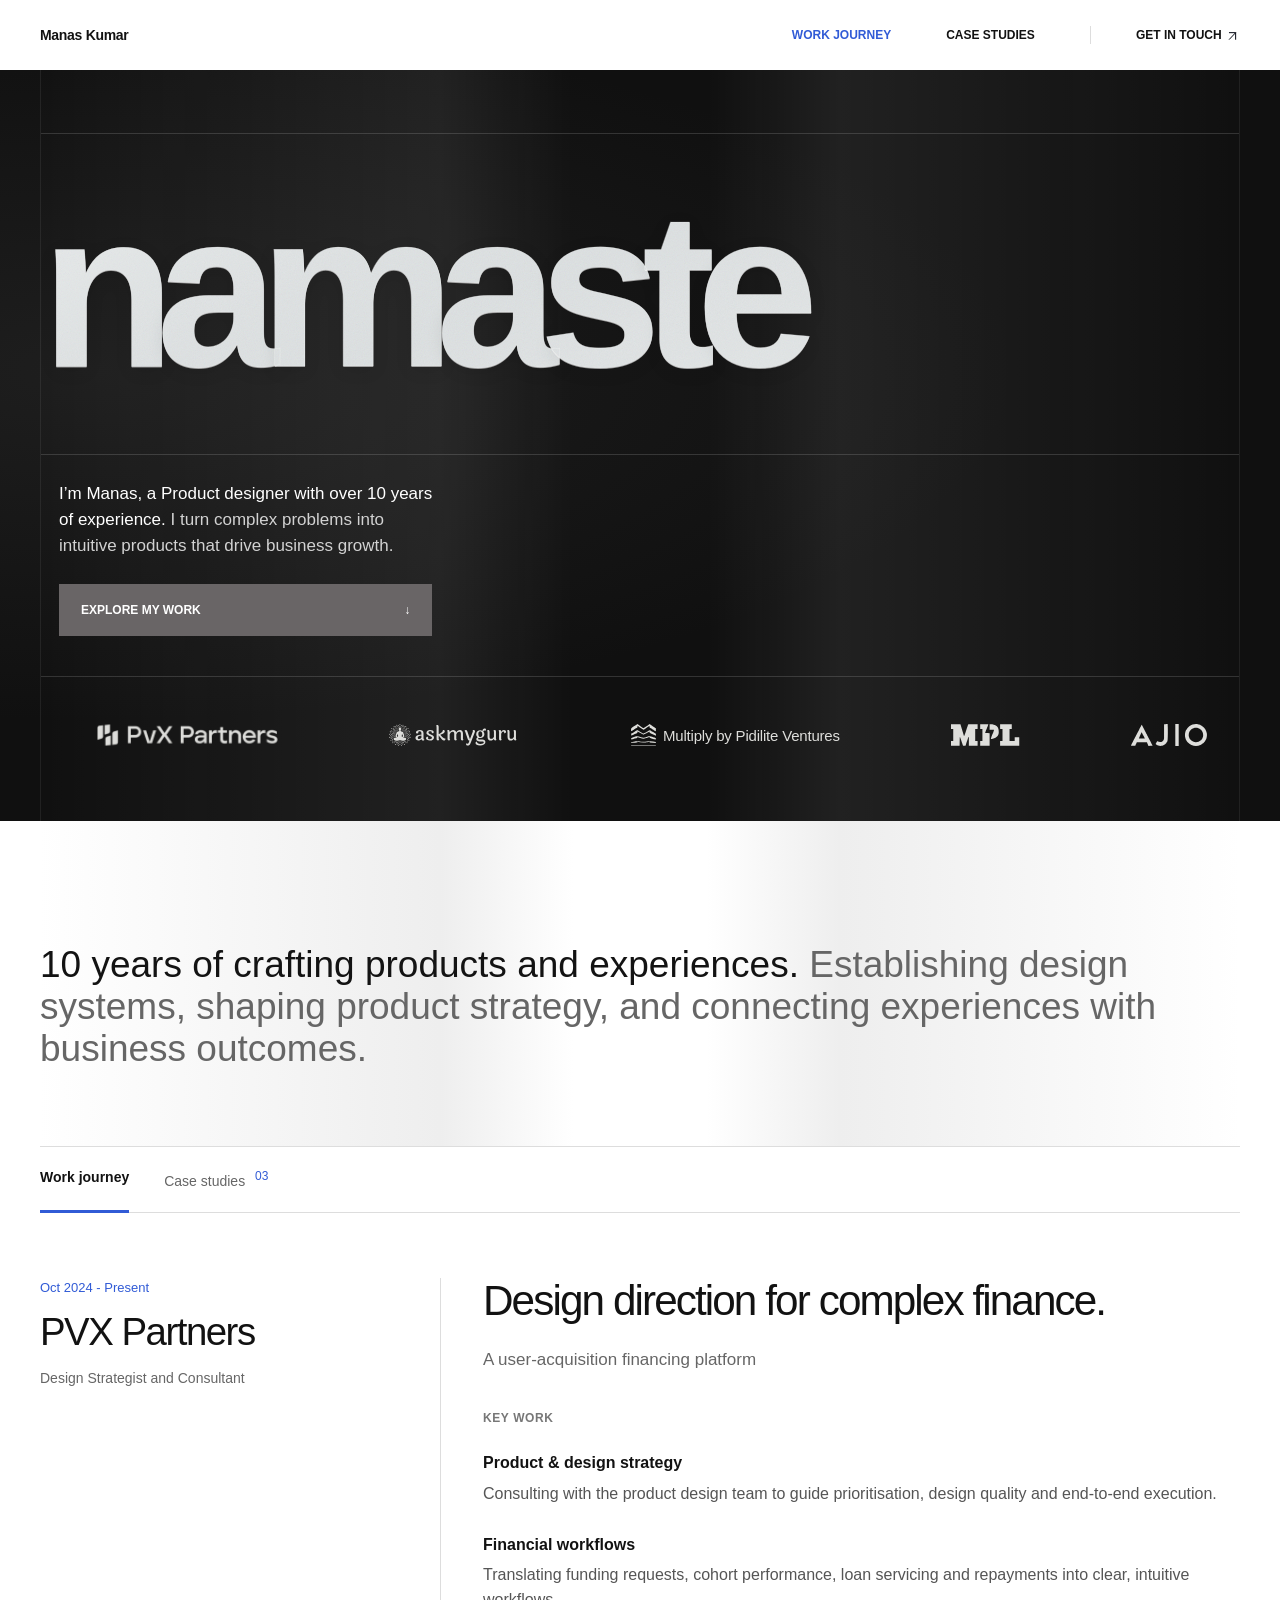
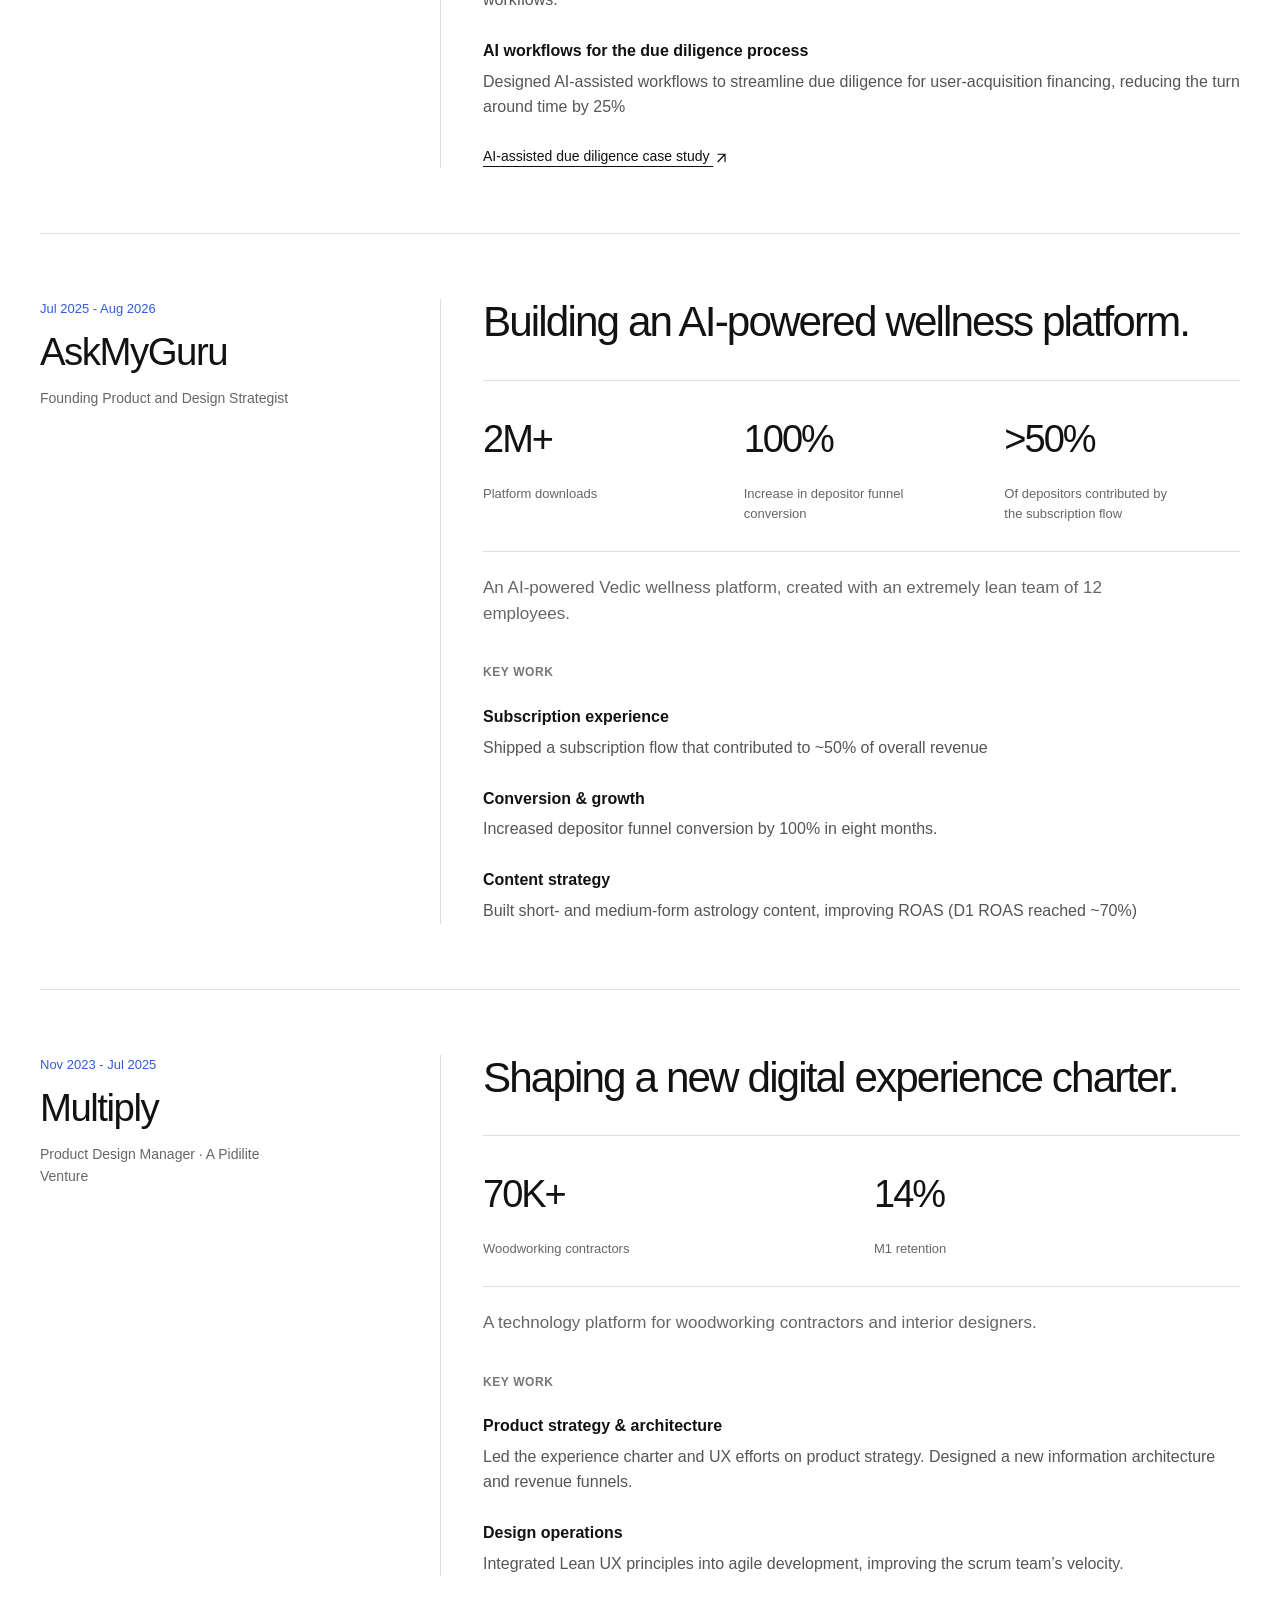
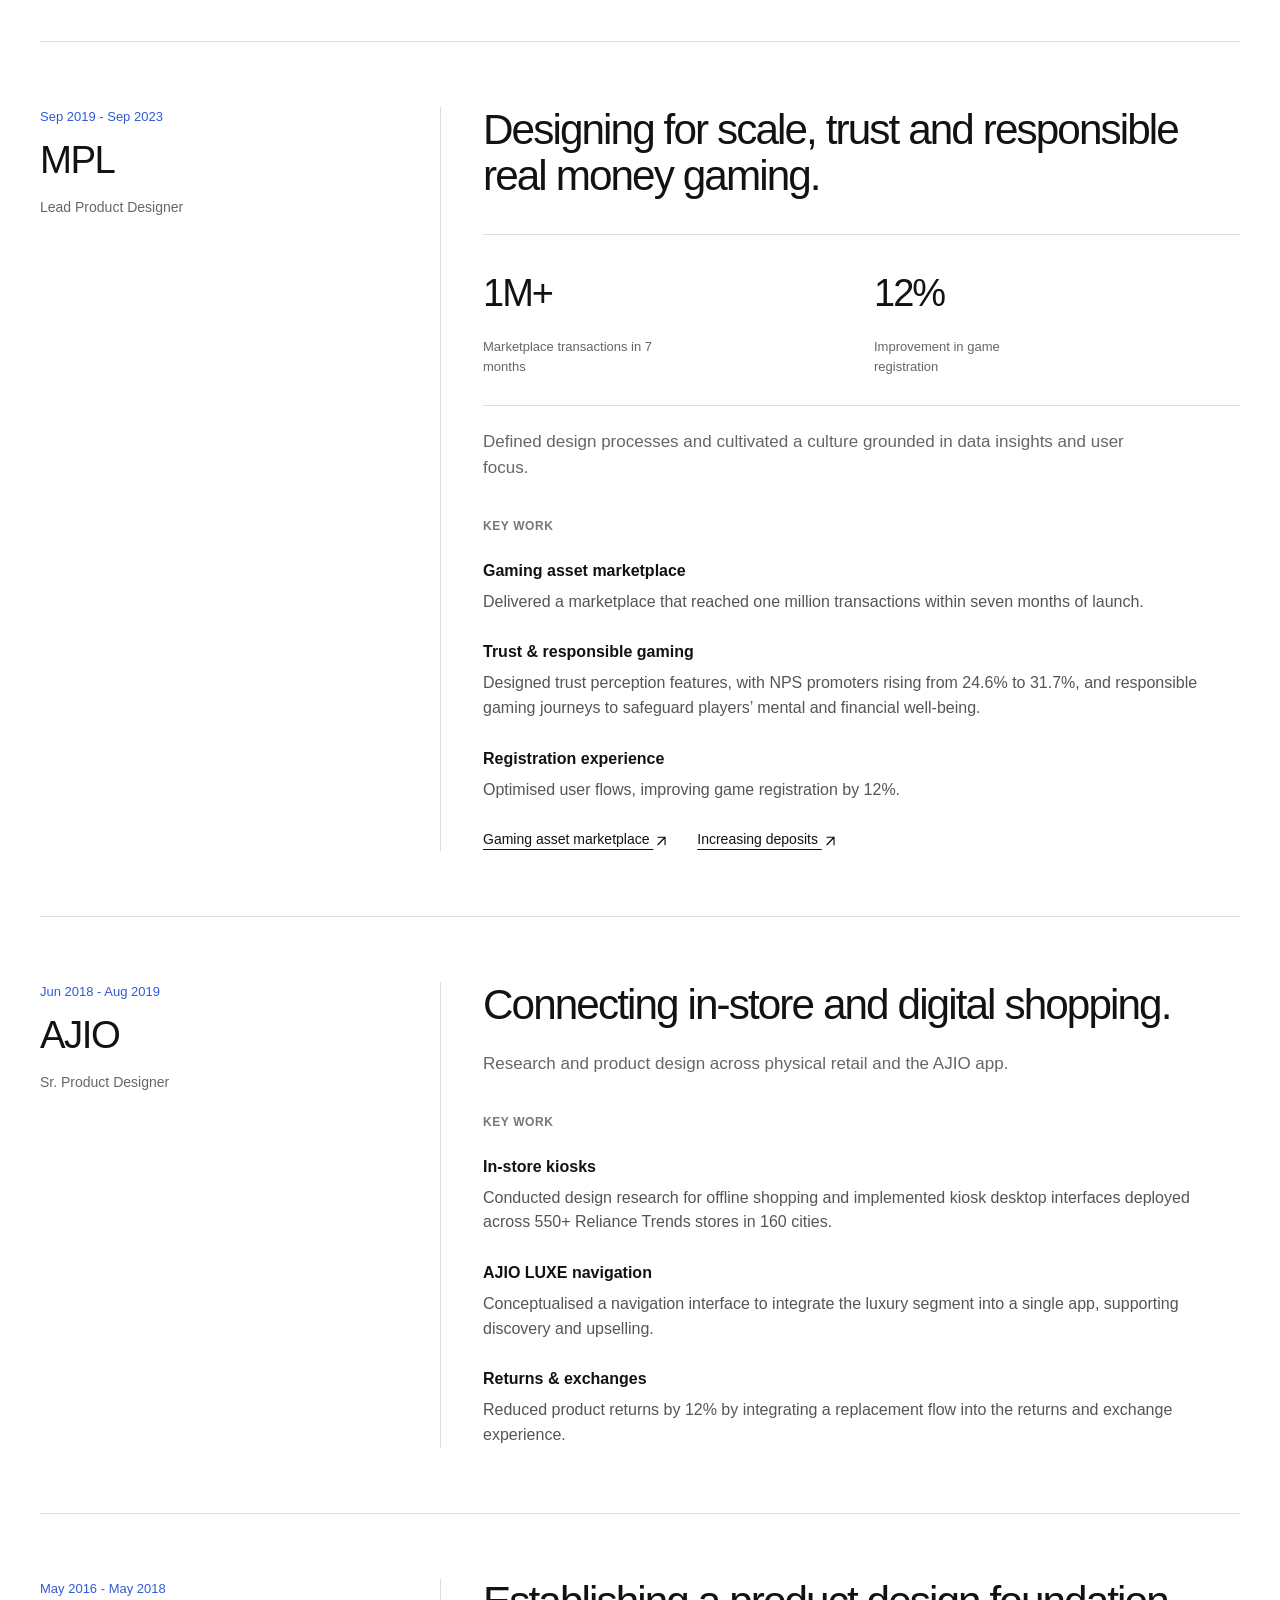
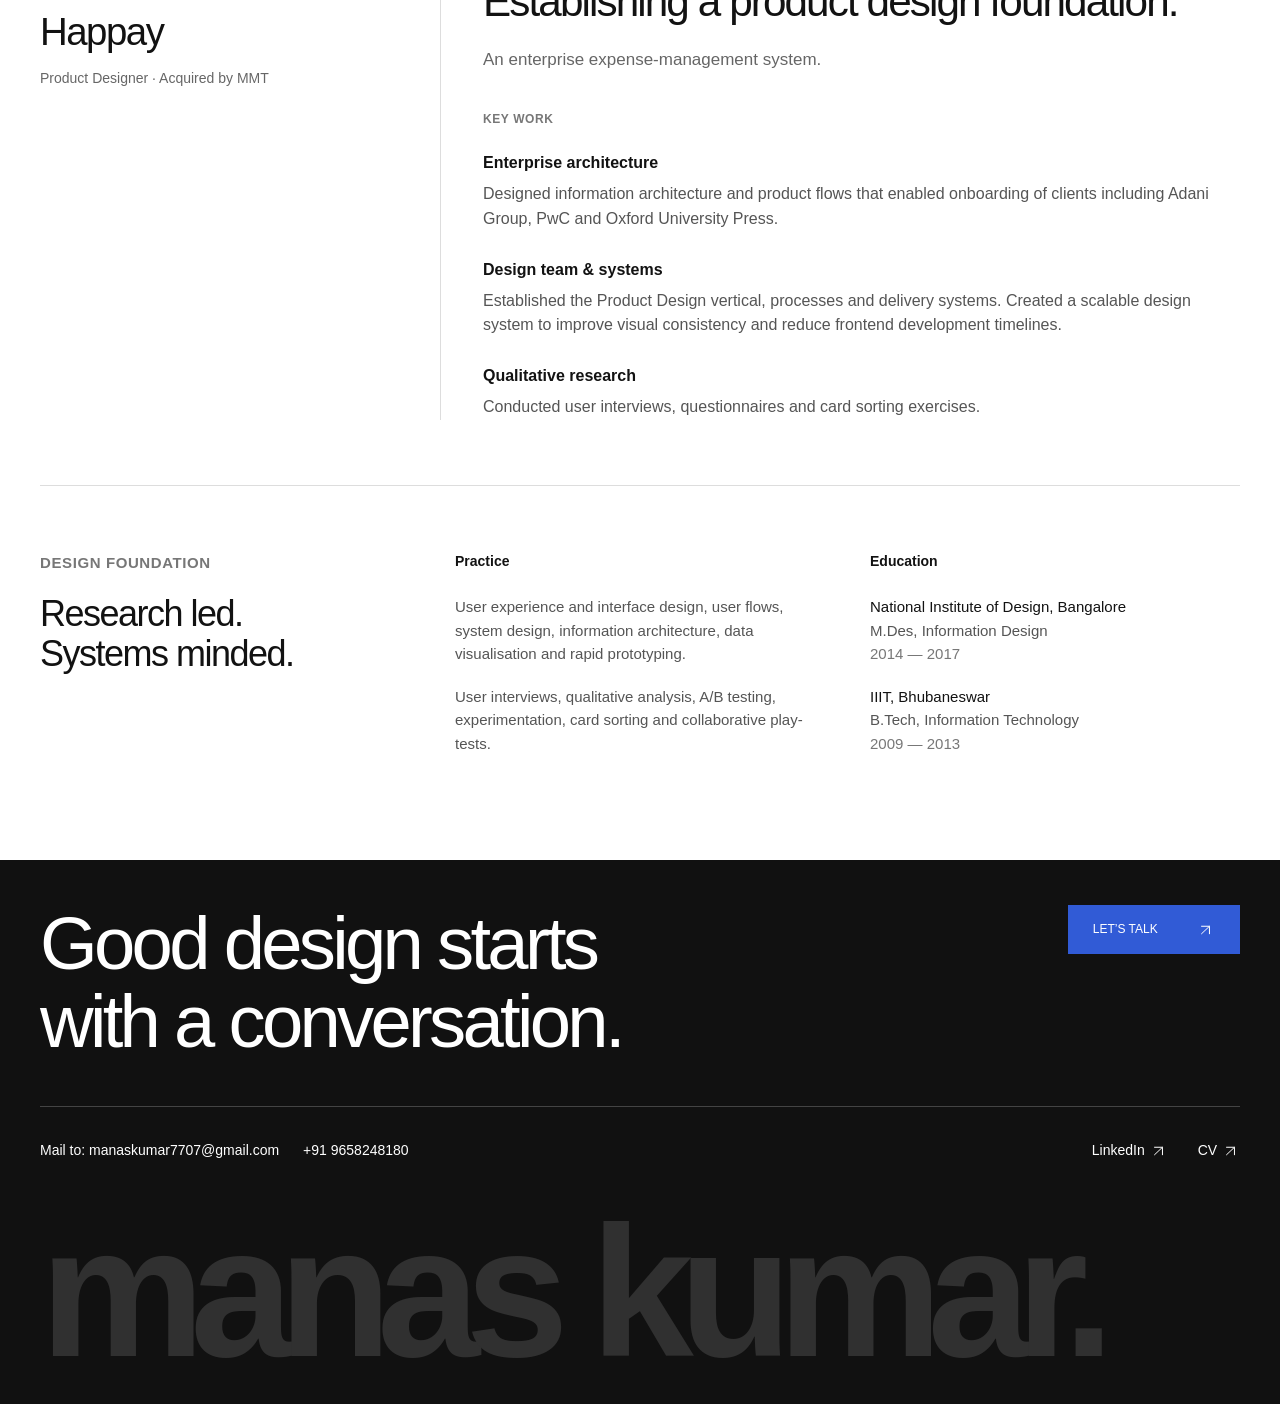
==== commit 8e79177a: "Publish letter hover and lighter intro; retain grid" ====
--- a/index.html
+++ b/index.html
@@ -30,4 +30,12 @@
 @media(prefers-reduced-motion:reduce){#namaste-frosted-preview .nf-cursor{transition:none}}
 @media(forced-colors:active){#namaste-frosted-preview canvas,#namaste-frosted-preview .nf-cursor,#namaste-frosted-preview .nf-frost{display:none}#namaste-frosted-preview h1{color:CanvasText}}
 #namaste-frosted-preview h1{padding-right:.11em;color:#dce0e1;text-shadow:0 1px 0 #ffffff88,0 4px 18px #00000016}
-</style></head><body><a class="skip" href="#main">Skip to content</a><header class="wrap"><a class="wordmark" href="./index.html">Manas Kumar</a><nav aria-label="Main navigation"><a aria-current="page" href="./index.html#work">Work journey</a><a href="./case-studies.html">Case studies</a><a href="https://in.linkedin.com/in/manas-kumar-b710517a" rel="noopener" target="_blank">Get in touch <img alt="" aria-hidden="true" class="arrow-icon" src="./arrow-dark.svg"/></a></nav></header><main id="main"><section class="hero-stage" id="namaste-frosted-preview"><div class="hero-grid wrap"><div class="hero-meta"><span>PRODUCT DESIGN &amp; STRATEGY</span></div><div class="name-stage"><h1 aria-label="namaste">namaste<canvas aria-hidden="true"></canvas><span class="nf-cursor" aria-hidden="true">namaste</span><span class="nf-frost" aria-hidden="true">namaste</span></h1></div><div class="hero-bottom"><div class="hero-copy"><p><span class="hero-introduction">I’m Manas, a Product designer with over 10 years of experience.</span> I turn complex problems into intuitive products that drive business growth.</p><a class="solid-link" href="#work">EXPLORE MY WORK <span aria-hidden="true">↓</span></a></div><a class="hero-cv" href="./Manas-Kumar-CV.pdf" rel="noopener" target="_blank">MY CV <img alt="" aria-hidden="true" class="arrow-icon" src="./arrow-blue.svg?v=20260930"/></a></div><div aria-label="Companies I have worked with" class="company-strip logo-marquee"><div class="logo-window"><div class="logo-track"><div class="logo-group"><div class="brand-logo pvx"><div class="pvx-crop"><img alt="PVX Partners" src="./logo-pvx.svg"/></div></div><div class="brand-logo askmyguru"><img alt="AskMyGuru" src="./logo-askmyguru.svg"/></div><div class="brand-logo multiply"><img alt="Multiply" src="./logo-multiply.svg"/><span>Multiply by Pidilite Ventures</span></div><div class="brand-logo mpl"><img alt="MPL" src="./logo-mpl.svg"/></div><div class="brand-logo ajio"><img alt="AJIO" src="./logo-ajio.svg"/></div><div class="brand-logo happay"><img alt="Happay" src="./logo-happay.svg"/></div></div><div aria-hidden="true" class="logo-group"><div class="brand-logo pvx"><div class="pvx-crop"><img alt="" src="./logo-pvx.svg"/></div></div><div class="brand-logo askmyguru"><img alt="" src="./logo-askmyguru.svg"/></div><div class="brand-logo multiply"><img alt="" src="./logo-multiply.svg"/><span>Multiply by Pidilite Ventures</span></div><div class="brand-logo mpl"><img alt="" src="./logo-mpl.svg"/></div><div class="brand-logo ajio"><img alt="" src="./logo-ajio.svg"/></div><div class="brand-logo happay"><img alt="" src="./logo-happay.svg"/></div></div></div></div></div></div></section><section class="opening wrap"><h2 class="opening-copy"><span>10 years of crafting products and experiences.</span> Establishing design systems, shaping product strategy, and connecting experiences with business outcomes.</h2></section><nav aria-label="Portfolio sections" class="journey-nav wrap"><a aria-current="page" href="#work">Work journey</a><a href="./case-studies.html">Case studies <span>03</span></a></nav><section aria-label="Work journey" class="timeline wrap" id="work"><span id="experience"></span><article class="career-row" id="pvx"><aside class="career-meta"><p class="career-date">Oct 2024 - Present</p><h2>PVX Partners</h2><p class="career-role">Design Strategist and Consultant</p></aside><div class="career-content"><h3>Design direction for complex finance.</h3><p class="career-about">A user-acquisition financing platform</p><p class="eyebrow work-label">KEY WORK</p><div class="work-items"><div><h4>Product &amp; design strategy</h4><p>Consulting with the product design team to guide prioritisation, design quality and end-to-end execution.</p></div><div><h4>Financial workflows</h4><p>Translating funding requests, cohort performance, loan servicing and repayments into clear, intuitive workflows.</p></div><div><h4>AI workflows for the due diligence process</h4><p>Designed AI-assisted workflows to streamline due diligence for user-acquisition financing, reducing the turn around time by 25%</p></div></div><div class="career-links"><a href="https://www.figma.com/deck/tCbVBahCQZDaGWypi3lBlV" rel="noopener" target="_blank">AI-assisted due diligence case study <img alt="" aria-hidden="true" class="arrow-icon" src="./arrow-dark.svg"/></a></div></div></article><article class="career-row" id="askmyguru"><aside class="career-meta"><p class="career-date">Jul 2025 - Aug 2026</p><h2>AskMyGuru</h2><p class="career-role">Founding Product and Design Strategist</p></aside><div class="career-content"><h3>Building an AI-powered wellness platform.</h3><div class="career-metrics"><div><strong>2M+</strong><span>Platform downloads</span></div><div><strong>100%</strong><span>Increase in depositor funnel conversion</span></div><div><strong>&gt;50%</strong><span>Of depositors contributed by the subscription flow</span></div></div><p class="career-about">An AI-powered Vedic wellness platform, created with an extremely lean team of 12 employees.</p><p class="eyebrow work-label">KEY WORK</p><div class="work-items"><div><h4>Subscription experience</h4><p>Shipped a subscription flow that contributed to ~50% of overall revenue</p></div><div><h4>Conversion &amp; growth</h4><p>Increased depositor funnel conversion by 100% in eight months.</p></div><div><h4>Content strategy</h4><p>Built short- and medium-form astrology content, improving ROAS (D1 ROAS reached ~70%)</p></div></div></div></article><article class="career-row" id="multiply"><aside class="career-meta"><p class="career-date">Nov 2023 - Jul 2025</p><h2>Multiply</h2><p class="career-role">Product Design Manager · A Pidilite Venture</p></aside><div class="career-content"><h3>Shaping a new digital experience charter.</h3><div class="career-metrics"><div><strong>70K+</strong><span>Woodworking contractors</span></div><div><strong>14%</strong><span>M1 retention</span></div></div><p class="career-about">A technology platform for woodworking contractors and interior designers.</p><p class="eyebrow work-label">KEY WORK</p><div class="work-items"><div><h4>Product strategy &amp; architecture</h4><p>Led the experience charter and UX efforts on product strategy. Designed a new information architecture and revenue funnels.</p></div><div><h4>Design operations</h4><p>Integrated Lean UX principles into agile development, improving the scrum team’s velocity.</p></div></div></div></article><article class="career-row" id="mpl"><aside class="career-meta"><p class="career-date">Sep 2019 - Sep 2023</p><h2>MPL</h2><p class="career-role">Lead Product Designer</p></aside><div class="career-content"><h3>Designing for scale, trust and responsible real money gaming.</h3><div class="career-metrics"><div><strong>1M+</strong><span>Marketplace transactions in 7 months</span></div><div><strong>12%</strong><span>Improvement in game registration</span></div></div><p class="career-about">Defined design processes and cultivated a culture grounded in data insights and user focus.</p><p class="eyebrow work-label">KEY WORK</p><div class="work-items"><div><h4>Gaming asset marketplace</h4><p>Delivered a marketplace that reached one million transactions within seven months of launch.</p></div><div><h4>Trust &amp; responsible gaming</h4><p>Designed trust perception features, with NPS promoters rising from 24.6% to 31.7%, and responsible gaming journeys to safeguard players’ mental and financial well-being.</p></div><div><h4>Registration experience</h4><p>Optimised user flows, improving game registration by 12%.</p></div></div><div class="career-links"><a href="https://medium.com/@manaskumar/1b709e469501" rel="noopener" target="_blank">Gaming asset marketplace <img alt="" aria-hidden="true" class="arrow-icon" src="./arrow-dark.svg"/></a><a href="https://pitch.com/v/increasing-deposits-in-real-money-gaming-platform-4pfdnw" rel="noopener" target="_blank">Increasing deposits <img alt="" aria-hidden="true" class="arrow-icon" src="./arrow-dark.svg"/></a></div></div></article><article class="career-row" id="ajio"><aside class="career-meta"><p class="career-date">Jun 2018 - Aug 2019</p><h2>AJIO</h2><p class="career-role">Sr. Product Designer</p></aside><div class="career-content"><h3>Connecting in-store and digital shopping.</h3><p class="career-about">Research and product design across physical retail and the AJIO app.</p><p class="eyebrow work-label">KEY WORK</p><div class="work-items"><div><h4>In-store kiosks</h4><p>Conducted design research for offline shopping and implemented kiosk desktop interfaces deployed across 550+ Reliance Trends stores in 160 cities.</p></div><div><h4>AJIO LUXE navigation</h4><p>Conceptualised a navigation interface to integrate the luxury segment into a single app, supporting discovery and upselling.</p></div><div><h4>Returns &amp; exchanges</h4><p>Reduced product returns by 12% by integrating a replacement flow into the returns and exchange experience.</p></div></div></div></article><article class="career-row" id="happay"><aside class="career-meta"><p class="career-date">May 2016 - May 2018</p><h2>Happay</h2><p class="career-role">Product Designer · Acquired by MMT</p></aside><div class="career-content"><h3>Establishing a product design foundation.</h3><p class="career-about">An enterprise expense-management system.</p><p class="eyebrow work-label">KEY WORK</p><div class="work-items"><div><h4>Enterprise architecture</h4><p>Designed information architecture and product flows that enabled onboarding of clients including Adani Group, PwC and Oxford University Press.</p></div><div><h4>Design team &amp; systems</h4><p>Established the Product Design vertical, processes and delivery systems. Created a scalable design system to improve visual consistency and reduce frontend development timelines.</p></div><div><h4>Qualitative research</h4><p>Conducted user interviews, questionnaires and card sorting exercises.</p></div></div></div></article></section><section class="foundations wrap"><div><p class="eyebrow">DESIGN FOUNDATION</p><h2>Research led.<br/>Systems minded.</h2></div><div><h3>Practice</h3><p>User experience and interface design, user flows, system design, information architecture, data visualisation and rapid prototyping.</p><p>User interviews, qualitative analysis, A/B testing, experimentation, card sorting and collaborative play-tests.</p></div><div><h3>Education</h3><p><strong>National Institute of Design, Bangalore</strong><br/>M.Des, Information Design<br/><span class="muted">2014 — 2017</span></p><p><strong>IIIT, Bhubaneswar</strong><br/>B.Tech, Information Technology<br/><span class="muted">2009 — 2013</span></p></div></section></main><footer><div class="wrap"><div class="footer-heading"><a class="contact-title" href="https://in.linkedin.com/in/manas-kumar-b710517a" rel="noopener" target="_blank">Good design starts<br/>with a conversation.</a><a class="footer-cta" href="https://in.linkedin.com/in/manas-kumar-b710517a" rel="noopener" target="_blank">LET’S TALK <span aria-hidden="true"><img alt="" aria-hidden="true" class="arrow-icon" src="./arrow-white.svg"/></span></a></div><div class="footer-bottom"><div class="contact-details"><a href="mailto:manaskumar7707@gmail.com">Mail to: manaskumar7707@gmail.com</a><a href="tel:+919658248180">+91 9658248180</a></div><div><a href="https://in.linkedin.com/in/manas-kumar-b710517a" rel="noopener" target="_blank">LinkedIn <img alt="" aria-hidden="true" class="arrow-icon" src="./arrow-white.svg"/></a><a href="./Manas-Kumar-CV.pdf" rel="noopener" target="_blank">CV <img alt="" aria-hidden="true" class="arrow-icon" src="./arrow-white.svg"/></a></div></div><div aria-hidden="true" class="footer-wordmark">manas kumar.</div></div></footer><script defer="" src="./namaste-frosted.js?v=20260930"></script></body></html>
+</style><style>
+.hero-copy p{font-weight:400}
+.hero-copy .solid-link{transition:background-color .45s ease}
+.hero-copy .solid-link:hover,.hero-copy .solid-link:focus-visible{background:#315bd6}
+#namaste-frosted-preview .nf-letter{position:relative;display:inline-block;vertical-align:top;cursor:default}
+#namaste-frosted-preview .nf-letter::after{content:attr(data-letter);position:absolute;left:0;top:0;z-index:3;padding-right:.12em;color:#88a7ff;-webkit-text-fill-color:transparent;background-image:linear-gradient(145deg,#dbe7ff 0%,#7397ff 35%,#3e67e4 72%,#adc4ff 100%);background-clip:text;-webkit-background-clip:text;opacity:0;text-shadow:none;pointer-events:none;transition:opacity .8s cubic-bezier(.22,.61,.36,1)}
+#namaste-frosted-preview .nf-letter:hover::after{opacity:1}
+@media(prefers-reduced-motion:reduce){#namaste-frosted-preview .nf-letter::after,.hero-copy .solid-link{transition:none}}
+</style></head><body><a class="skip" href="#main">Skip to content</a><header class="wrap"><a class="wordmark" href="./index.html">Manas Kumar</a><nav aria-label="Main navigation"><a aria-current="page" href="./index.html#work">Work journey</a><a href="./case-studies.html">Case studies</a><a href="https://in.linkedin.com/in/manas-kumar-b710517a" rel="noopener" target="_blank">Get in touch <img alt="" aria-hidden="true" class="arrow-icon" src="./arrow-dark.svg"/></a></nav></header><main id="main"><section class="hero-stage" id="namaste-frosted-preview"><div class="hero-grid wrap"><div class="hero-meta" aria-hidden="true"></div><div class="name-stage"><h1 aria-label="namaste"><span class="nf-letter" aria-hidden="true" data-letter="n">n</span><span class="nf-letter" aria-hidden="true" data-letter="a">a</span><span class="nf-letter" aria-hidden="true" data-letter="m">m</span><span class="nf-letter" aria-hidden="true" data-letter="a">a</span><span class="nf-letter" aria-hidden="true" data-letter="s">s</span><span class="nf-letter" aria-hidden="true" data-letter="t">t</span><span class="nf-letter" aria-hidden="true" data-letter="e">e</span><canvas aria-hidden="true"></canvas><span class="nf-frost" aria-hidden="true">namaste</span></h1></div><div class="hero-bottom"><div class="hero-copy"><p><span class="hero-introduction">I’m Manas, a Product designer with over 10 years of experience.</span> I turn complex problems into intuitive products that drive business growth.</p><a class="solid-link" href="#work">EXPLORE MY WORK <span aria-hidden="true">↓</span></a></div></div><div aria-label="Companies I have worked with" class="company-strip logo-marquee"><div class="logo-window"><div class="logo-track"><div class="logo-group"><div class="brand-logo pvx"><div class="pvx-crop"><img alt="PVX Partners" src="./logo-pvx.svg"/></div></div><div class="brand-logo askmyguru"><img alt="AskMyGuru" src="./logo-askmyguru.svg"/></div><div class="brand-logo multiply"><img alt="Multiply" src="./logo-multiply.svg"/><span>Multiply by Pidilite Ventures</span></div><div class="brand-logo mpl"><img alt="MPL" src="./logo-mpl.svg"/></div><div class="brand-logo ajio"><img alt="AJIO" src="./logo-ajio.svg"/></div><div class="brand-logo happay"><img alt="Happay" src="./logo-happay.svg"/></div></div><div aria-hidden="true" class="logo-group"><div class="brand-logo pvx"><div class="pvx-crop"><img alt="" src="./logo-pvx.svg"/></div></div><div class="brand-logo askmyguru"><img alt="" src="./logo-askmyguru.svg"/></div><div class="brand-logo multiply"><img alt="" src="./logo-multiply.svg"/><span>Multiply by Pidilite Ventures</span></div><div class="brand-logo mpl"><img alt="" src="./logo-mpl.svg"/></div><div class="brand-logo ajio"><img alt="" src="./logo-ajio.svg"/></div><div class="brand-logo happay"><img alt="" src="./logo-happay.svg"/></div></div></div></div></div></div></section><section class="opening wrap"><h2 class="opening-copy"><span>10 years of crafting products and experiences.</span> Establishing design systems, shaping product strategy, and connecting experiences with business outcomes.</h2></section><nav aria-label="Portfolio sections" class="journey-nav wrap"><a aria-current="page" href="#work">Work journey</a><a href="./case-studies.html">Case studies <span>03</span></a></nav><section aria-label="Work journey" class="timeline wrap" id="work"><span id="experience"></span><article class="career-row" id="pvx"><aside class="career-meta"><p class="career-date">Oct 2024 - Present</p><h2>PVX Partners</h2><p class="career-role">Design Strategist and Consultant</p></aside><div class="career-content"><h3>Design direction for complex finance.</h3><p class="career-about">A user-acquisition financing platform</p><p class="eyebrow work-label">KEY WORK</p><div class="work-items"><div><h4>Product &amp; design strategy</h4><p>Consulting with the product design team to guide prioritisation, design quality and end-to-end execution.</p></div><div><h4>Financial workflows</h4><p>Translating funding requests, cohort performance, loan servicing and repayments into clear, intuitive workflows.</p></div><div><h4>AI workflows for the due diligence process</h4><p>Designed AI-assisted workflows to streamline due diligence for user-acquisition financing, reducing the turn around time by 25%</p></div></div><div class="career-links"><a href="https://www.figma.com/deck/tCbVBahCQZDaGWypi3lBlV" rel="noopener" target="_blank">AI-assisted due diligence case study <img alt="" aria-hidden="true" class="arrow-icon" src="./arrow-dark.svg"/></a></div></div></article><article class="career-row" id="askmyguru"><aside class="career-meta"><p class="career-date">Jul 2025 - Aug 2026</p><h2>AskMyGuru</h2><p class="career-role">Founding Product and Design Strategist</p></aside><div class="career-content"><h3>Building an AI-powered wellness platform.</h3><div class="career-metrics"><div><strong>2M+</strong><span>Platform downloads</span></div><div><strong>100%</strong><span>Increase in depositor funnel conversion</span></div><div><strong>&gt;50%</strong><span>Of depositors contributed by the subscription flow</span></div></div><p class="career-about">An AI-powered Vedic wellness platform, created with an extremely lean team of 12 employees.</p><p class="eyebrow work-label">KEY WORK</p><div class="work-items"><div><h4>Subscription experience</h4><p>Shipped a subscription flow that contributed to ~50% of overall revenue</p></div><div><h4>Conversion &amp; growth</h4><p>Increased depositor funnel conversion by 100% in eight months.</p></div><div><h4>Content strategy</h4><p>Built short- and medium-form astrology content, improving ROAS (D1 ROAS reached ~70%)</p></div></div></div></article><article class="career-row" id="multiply"><aside class="career-meta"><p class="career-date">Nov 2023 - Jul 2025</p><h2>Multiply</h2><p class="career-role">Product Design Manager · A Pidilite Venture</p></aside><div class="career-content"><h3>Shaping a new digital experience charter.</h3><div class="career-metrics"><div><strong>70K+</strong><span>Woodworking contractors</span></div><div><strong>14%</strong><span>M1 retention</span></div></div><p class="career-about">A technology platform for woodworking contractors and interior designers.</p><p class="eyebrow work-label">KEY WORK</p><div class="work-items"><div><h4>Product strategy &amp; architecture</h4><p>Led the experience charter and UX efforts on product strategy. Designed a new information architecture and revenue funnels.</p></div><div><h4>Design operations</h4><p>Integrated Lean UX principles into agile development, improving the scrum team’s velocity.</p></div></div></div></article><article class="career-row" id="mpl"><aside class="career-meta"><p class="career-date">Sep 2019 - Sep 2023</p><h2>MPL</h2><p class="career-role">Lead Product Designer</p></aside><div class="career-content"><h3>Designing for scale, trust and responsible real money gaming.</h3><div class="career-metrics"><div><strong>1M+</strong><span>Marketplace transactions in 7 months</span></div><div><strong>12%</strong><span>Improvement in game registration</span></div></div><p class="career-about">Defined design processes and cultivated a culture grounded in data insights and user focus.</p><p class="eyebrow work-label">KEY WORK</p><div class="work-items"><div><h4>Gaming asset marketplace</h4><p>Delivered a marketplace that reached one million transactions within seven months of launch.</p></div><div><h4>Trust &amp; responsible gaming</h4><p>Designed trust perception features, with NPS promoters rising from 24.6% to 31.7%, and responsible gaming journeys to safeguard players’ mental and financial well-being.</p></div><div><h4>Registration experience</h4><p>Optimised user flows, improving game registration by 12%.</p></div></div><div class="career-links"><a href="https://medium.com/@manaskumar/1b709e469501" rel="noopener" target="_blank">Gaming asset marketplace <img alt="" aria-hidden="true" class="arrow-icon" src="./arrow-dark.svg"/></a><a href="https://pitch.com/v/increasing-deposits-in-real-money-gaming-platform-4pfdnw" rel="noopener" target="_blank">Increasing deposits <img alt="" aria-hidden="true" class="arrow-icon" src="./arrow-dark.svg"/></a></div></div></article><article class="career-row" id="ajio"><aside class="career-meta"><p class="career-date">Jun 2018 - Aug 2019</p><h2>AJIO</h2><p class="career-role">Sr. Product Designer</p></aside><div class="career-content"><h3>Connecting in-store and digital shopping.</h3><p class="career-about">Research and product design across physical retail and the AJIO app.</p><p class="eyebrow work-label">KEY WORK</p><div class="work-items"><div><h4>In-store kiosks</h4><p>Conducted design research for offline shopping and implemented kiosk desktop interfaces deployed across 550+ Reliance Trends stores in 160 cities.</p></div><div><h4>AJIO LUXE navigation</h4><p>Conceptualised a navigation interface to integrate the luxury segment into a single app, supporting discovery and upselling.</p></div><div><h4>Returns &amp; exchanges</h4><p>Reduced product returns by 12% by integrating a replacement flow into the returns and exchange experience.</p></div></div></div></article><article class="career-row" id="happay"><aside class="career-meta"><p class="career-date">May 2016 - May 2018</p><h2>Happay</h2><p class="career-role">Product Designer · Acquired by MMT</p></aside><div class="career-content"><h3>Establishing a product design foundation.</h3><p class="career-about">An enterprise expense-management system.</p><p class="eyebrow work-label">KEY WORK</p><div class="work-items"><div><h4>Enterprise architecture</h4><p>Designed information architecture and product flows that enabled onboarding of clients including Adani Group, PwC and Oxford University Press.</p></div><div><h4>Design team &amp; systems</h4><p>Established the Product Design vertical, processes and delivery systems. Created a scalable design system to improve visual consistency and reduce frontend development timelines.</p></div><div><h4>Qualitative research</h4><p>Conducted user interviews, questionnaires and card sorting exercises.</p></div></div></div></article></section><section class="foundations wrap"><div><p class="eyebrow">DESIGN FOUNDATION</p><h2>Research led.<br/>Systems minded.</h2></div><div><h3>Practice</h3><p>User experience and interface design, user flows, system design, information architecture, data visualisation and rapid prototyping.</p><p>User interviews, qualitative analysis, A/B testing, experimentation, card sorting and collaborative play-tests.</p></div><div><h3>Education</h3><p><strong>National Institute of Design, Bangalore</strong><br/>M.Des, Information Design<br/><span class="muted">2014 — 2017</span></p><p><strong>IIIT, Bhubaneswar</strong><br/>B.Tech, Information Technology<br/><span class="muted">2009 — 2013</span></p></div></section></main><footer><div class="wrap"><div class="footer-heading"><a class="contact-title" href="https://in.linkedin.com/in/manas-kumar-b710517a" rel="noopener" target="_blank">Good design starts<br/>with a conversation.</a><a class="footer-cta" href="https://in.linkedin.com/in/manas-kumar-b710517a" rel="noopener" target="_blank">LET’S TALK <span aria-hidden="true"><img alt="" aria-hidden="true" class="arrow-icon" src="./arrow-white.svg"/></span></a></div><div class="footer-bottom"><div class="contact-details"><a href="mailto:manaskumar7707@gmail.com">Mail to: manaskumar7707@gmail.com</a><a href="tel:+919658248180">+91 9658248180</a></div><div><a href="https://in.linkedin.com/in/manas-kumar-b710517a" rel="noopener" target="_blank">LinkedIn <img alt="" aria-hidden="true" class="arrow-icon" src="./arrow-white.svg"/></a><a href="./Manas-Kumar-CV.pdf" rel="noopener" target="_blank">CV <img alt="" aria-hidden="true" class="arrow-icon" src="./arrow-white.svg"/></a></div></div><div aria-hidden="true" class="footer-wordmark">manas kumar.</div></div></footer><script defer="" src="./namaste-letters.js?v=20260930"></script></body></html>
